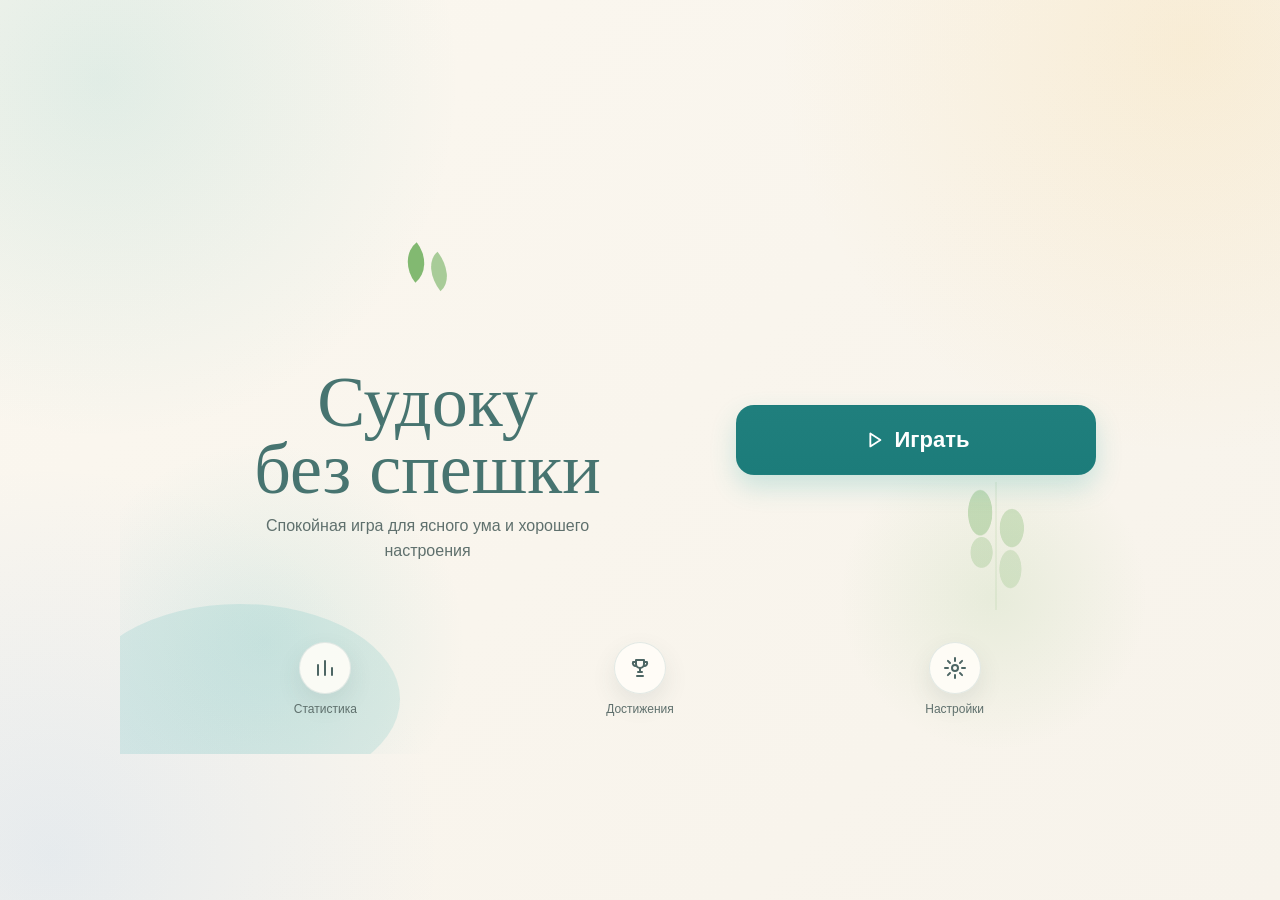
==== index.html @ 53a970a6 "Initial commit: Sudoku game and QA documentation" ====
<!doctype html>
<html lang="ru">
<head>
  <meta charset="utf-8">
  <meta name="viewport" content="width=device-width, initial-scale=1, viewport-fit=cover">
  <meta name="theme-color" content="#f7f3eb">
  <title>Судоку без спешки</title>
  <link rel="icon" type="image/png" href="icons/icon_512x512.png">
  <link rel="stylesheet" href="style.css?v=20260702">
</head>
<body>
  <div class="app-shell">
    <header class="topbar">
      <button class="ghost-button topbar-button" id="backButton" type="button" hidden>Назад</button>
      <div class="brand-block" aria-hidden="true">
        <span class="leaf-mark"></span>
        <span>Судоку без спешки</span>
      </div>
      <button class="ghost-button topbar-button" id="settingsButton" type="button" aria-haspopup="dialog">Настройки</button>
    </header>

    <main class="screen-host">
      <section class="screen menu-screen" id="menuScreen">
        <div class="main-menu-panel">
          <div class="menu-leaf" aria-hidden="true"></div>
          <div class="menu-copy">
            <h1><span>Судоку</span><span>без спешки</span></h1>
            <p>Спокойная игра для ясного ума и хорошего настроения</p>
          </div>
          <div class="main-actions">
            <button class="primary-button big-button" id="playButton" type="button">Играть</button>
            <button class="ghost-button continue-card" id="continueButton" type="button" hidden>
              <span>Продолжить</span>
              <small id="continueInfo">Сохранённая партия</small>
            </button>
          </div>
          <div class="menu-shortcuts" aria-label="Дополнительные разделы">
            <button id="statsButton" type="button" class="round-action">
              <span class="ui-icon icon-stats" aria-hidden="true"></span>
              <span>Статистика</span>
            </button>
            <button id="achievementsButton" type="button" class="round-action">
              <span class="ui-icon icon-trophy" aria-hidden="true"></span>
              <span>Достижения</span>
            </button>
            <button id="menuSettingsButton" type="button" class="round-action" aria-haspopup="dialog">
              <span class="ui-icon icon-settings" aria-hidden="true"></span>
              <span>Настройки</span>
            </button>
          </div>
        </div>
      </section>

      <section class="screen level-screen" id="levelScreen" hidden>
        <div class="level-heading">
          <div>
            <p class="eyebrow">Варианты уровней</p>
            <h2>Выберите режим</h2>
          </div>
          <p>Нет спешки. Есть логика, тишина и удовольствие.</p>
        </div>
        <div class="mode-grid" id="modeGrid"></div>
      </section>

      <section class="screen game-screen" id="gameScreen" hidden>
        <aside class="game-info">
          <div class="mode-copy">
            <span class="mode-icon mode-icon-diagonal" id="modeIcon" aria-hidden="true"></span>
            <div>
              <h2 id="modeTitle">Судоку</h2>
              <p class="difficulty-chip" id="modeEyebrow">Режим</p>
              <p class="mode-legend" id="modeLegend" hidden></p>
            </div>
            <p id="modeDescription">Заполните поле числами.</p>
          </div>

          <div class="stats-grid">
            <div class="stat-card stat-time">
              <span>Время</span>
              <strong id="timerText">00:00</strong>
            </div>
            <div class="stat-card stat-errors">
              <span>Ошибки</span>
              <strong id="mistakesText">0</strong>
            </div>
            <div class="stat-card stat-hints">
              <span>Подсказки</span>
              <strong id="hintsText">3</strong>
            </div>
            <div class="stat-card stat-progress">
              <span>Прогресс</span>
              <strong id="progressText">0%</strong>
            </div>
          </div>

          <div class="progress-track" id="progressTrack" role="progressbar" aria-label="Прогресс решения" aria-valuemin="0" aria-valuemax="100" aria-valuenow="0">
            <span id="progressFill"></span>
          </div>

          <div class="tools-panel">
            <button id="newPuzzleButton" type="button">Новая</button>
            <button id="pauseButton" type="button">Пауза</button>
            <button id="hintButton" type="button">Подсказка</button>
            <button id="tutorialButton" type="button">Как играть</button>
            <button id="undoButton" type="button">Отмена</button>
            <button id="eraseButton" type="button">Стереть</button>
            <button id="notesButton" type="button" aria-pressed="false">Заметки</button>
          </div>
          <p class="tip-text" id="tipText" aria-live="polite">Выберите клетку, затем число.</p>
        </aside>

        <section class="board-zone" aria-label="Игровое поле">
          <div class="board-wrap">
            <div class="sudoku-board" id="board" aria-label="Сетка судоку"></div>
          </div>
          <div class="number-pad" id="numberPad" aria-label="Цифры"></div>
        </section>
      </section>
    </main>
  </div>

  <div class="modal" id="settingsModal" role="dialog" aria-modal="true" aria-labelledby="settingsTitle" hidden>
    <div class="modal-card settings-card">
      <span class="modal-icon" id="settingsModalIcon" aria-hidden="true"></span>
      <h2 id="settingsTitle">Настройки</h2>
      <label class="toggle-line">
        <input id="soundToggle" type="checkbox" checked>
        <span>Звуковые сигналы</span>
      </label>
      <label class="toggle-line">
        <input id="autoCheckToggle" type="checkbox" checked>
        <span>Проверять ошибки сразу</span>
      </label>
      <label class="toggle-line">
        <input id="highlightToggle" type="checkbox" checked>
        <span>Подсвечивать связанные клетки</span>
      </label>
      <div class="modal-actions">
        <button id="resetProgressButton" class="danger-button" type="button">Сбросить прогресс</button>
        <button id="closeSettingsButton" class="primary-button" type="button">Готово</button>
      </div>
    </div>
  </div>

  <div class="modal" id="messageModal" role="dialog" aria-modal="true" aria-labelledby="messageTitle" hidden>
    <div class="modal-card">
      <span class="modal-icon" id="messageModalIcon" aria-hidden="true"></span>
      <h2 id="messageTitle">Пауза</h2>
      <div class="message-text" id="messageText">Игра приостановлена.</div>
      <div class="modal-actions" id="messageActions"></div>
    </div>
  </div>

  <script src="game.js?v=20260702"></script>
</body>
</html>
---- style.css ----
:root {
  color-scheme: light;
  --background: #f7f3eb;
  --surface: #fffdf8;
  --surface-secondary: #f3f0e9;
  --text-primary: #263b3a;
  --text-secondary: #5f706d;
  --accent: #1c7c7a;
  --accent-hover: #166f6d;
  --accent-soft: #dff3f1;
  --blue: #5b9dee;
  --blue-soft: #e8f2ff;
  --green: #82b971;
  --green-soft: #edf6e9;
  --yellow: #f4bd4f;
  --yellow-soft: #fff5d9;
  --coral: #ef8174;
  --coral-soft: #ffe8e4;
  --border: #dce5e2;
  --shadow: 0 16px 45px rgba(61, 83, 79, 0.12);
  --soft-shadow: 0 10px 24px rgba(61, 83, 79, 0.1);
  --radius-xl: 28px;
  --radius-lg: 22px;
  --radius-md: 16px;
  --radius-sm: 12px;
  --speed: 160ms ease;
  font-family: Inter, "Segoe UI", Arial, sans-serif;
}

* {
  box-sizing: border-box;
}

[hidden] {
  display: none !important;
}

html,
body {
  width: 100%;
  height: 100%;
  margin: 0;
  overflow: hidden;
}

body {
  background:
    radial-gradient(circle at 8% 9%, rgba(53, 170, 168, 0.13), transparent 25%),
    radial-gradient(circle at 93% 5%, rgba(244, 189, 79, 0.15), transparent 28%),
    radial-gradient(circle at 4% 95%, rgba(91, 157, 238, 0.12), transparent 26%),
    linear-gradient(135deg, #fbf7ef 0%, var(--background) 100%);
  color: var(--text-primary);
}

button,
input {
  font: inherit;
}

button {
  min-height: 44px;
  border: 1px solid var(--border);
  border-radius: var(--radius-sm);
  background: var(--surface);
  color: var(--text-primary);
  cursor: pointer;
  transition:
    background-color var(--speed),
    border-color var(--speed),
    color var(--speed),
    box-shadow var(--speed),
    transform 120ms ease;
}

button:hover {
  border-color: color-mix(in srgb, var(--accent), var(--border) 35%);
  box-shadow: 0 10px 22px rgba(53, 170, 168, 0.12);
}

button:active {
  transform: translateY(1px);
}

button:disabled {
  cursor: not-allowed;
  opacity: 0.48;
  box-shadow: none;
}

button:focus-visible,
input:focus-visible {
  outline: 3px solid rgba(53, 170, 168, 0.35);
  outline-offset: 2px;
}

h1,
h2,
h3,
p {
  margin: 0;
}

.app-shell {
  position: relative;
  display: grid;
  grid-template-rows: auto 1fr;
  width: min(1600px, 100vw);
  height: 100dvh;
  margin: 0 auto;
  padding:
    max(10px, env(safe-area-inset-top))
    max(12px, env(safe-area-inset-right))
    max(12px, env(safe-area-inset-bottom))
    max(12px, env(safe-area-inset-left));
  overflow: hidden;
}

.topbar {
  position: relative;
  z-index: 2;
  display: grid;
  grid-template-columns: minmax(72px, 110px) 1fr minmax(92px, 126px);
  align-items: center;
  gap: 10px;
  min-height: 50px;
}

.topbar-button {
  justify-self: start;
  min-height: 44px;
  padding: 0 14px;
  background: rgba(255, 253, 248, 0.82);
  backdrop-filter: blur(10px);
}

#settingsButton {
  justify-self: end;
}

body[data-screen="menu"] #settingsButton,
body[data-screen="menu"] .brand-block {
  visibility: hidden;
}

body[data-screen="game"] .brand-block {
  padding: 6px 12px;
  border: 1px solid rgba(220, 229, 226, 0.74);
  border-radius: 999px;
  background: rgba(255, 253, 248, 0.62);
  color: #4c6966;
  box-shadow: 0 8px 20px rgba(61, 83, 79, 0.06);
}

.brand-block {
  justify-self: center;
  display: inline-flex;
  align-items: center;
  gap: 8px;
  color: var(--text-secondary);
  font-weight: 700;
}

.leaf-mark,
.menu-leaf,
.icon-leaf {
  position: relative;
  display: inline-block;
  color: var(--green);
}

.leaf-mark {
  width: 22px;
  height: 22px;
}

.leaf-mark::before,
.leaf-mark::after,
.menu-leaf::before,
.menu-leaf::after,
.icon-leaf::before,
.icon-leaf::after {
  position: absolute;
  content: "";
  border-radius: 100% 0;
  background: currentColor;
  transform: rotate(-38deg);
}

.leaf-mark::before {
  inset: 4px 8px 6px 2px;
}

.leaf-mark::after {
  inset: 8px 2px 2px 10px;
  opacity: 0.72;
}

.ghost-button {
  background: rgba(255, 253, 248, 0.78);
}

.primary-button {
  border-color: transparent;
  background: linear-gradient(180deg, #207f7d 0%, var(--accent) 100%);
  color: #fff;
  font-weight: 800;
  box-shadow: 0 12px 26px rgba(53, 170, 168, 0.24);
}

.primary-button:hover {
  background: linear-gradient(180deg, #1e7d7b 0%, var(--accent-hover) 100%);
}

.danger-button {
  border-color: rgba(239, 129, 116, 0.34);
  background: var(--coral-soft);
  color: #8e3c34;
  font-weight: 750;
}

.button-icon {
  flex: 0 0 auto;
  width: 22px;
  height: 22px;
  color: currentColor;
}

.button-icon path,
.button-icon circle {
  fill: none;
  stroke: currentColor;
  stroke-width: 2;
  stroke-linecap: round;
  stroke-linejoin: round;
}

.has-svg {
  display: inline-flex;
  align-items: center;
  justify-content: center;
  gap: 10px;
}

.screen-host,
.screen {
  min-height: 0;
  overflow: hidden;
}

.screen {
  height: 100%;
}

.menu-screen {
  display: grid;
  place-items: center;
  justify-items: center;
  padding: 0;
}

.main-menu-panel {
  position: relative;
  display: grid;
  grid-template-columns: minmax(0, 1fr) minmax(320px, 380px);
  grid-template-rows: auto 1fr auto;
  grid-template-areas:
    "leaf actions"
    "copy actions"
    "shortcuts shortcuts";
  align-items: center;
  justify-items: center;
  gap: clamp(20px, 5vmin, 52px);
  width: min(1040px, 100%);
  min-height: min(560px, calc(100dvh - 80px));
  padding: clamp(22px, 5vmin, 56px) clamp(18px, 6vmin, 64px) clamp(16px, 4vmin, 36px);
  border: 0;
  border-radius: 0;
  background:
    radial-gradient(circle at 84% 72%, rgba(130, 185, 113, 0.14), transparent 16%),
    radial-gradient(circle at 14% 80%, rgba(53, 170, 168, 0.12), transparent 20%);
  box-shadow: none;
  text-align: center;
  overflow: hidden;
  justify-self: center;
  margin-inline: auto;
}

.main-menu-panel::before {
  position: absolute;
  right: clamp(32px, 10vw, 160px);
  bottom: clamp(94px, 16vh, 170px);
  width: 72px;
  height: 128px;
  border-radius: 0 0 36px 36px;
  background:
    linear-gradient(90deg, transparent 49%, rgba(130, 185, 113, 0.42) 50%, transparent 51%),
    radial-gradient(ellipse at 28% 24%, rgba(130, 185, 113, 0.48) 0 16%, transparent 17%),
    radial-gradient(ellipse at 72% 36%, rgba(130, 185, 113, 0.38) 0 16%, transparent 17%),
    radial-gradient(ellipse at 30% 55%, rgba(130, 185, 113, 0.32) 0 15%, transparent 16%),
    radial-gradient(ellipse at 70% 68%, rgba(130, 185, 113, 0.28) 0 15%, transparent 16%);
  content: "";
  opacity: 0.85;
}

.main-menu-panel::after {
  position: absolute;
  left: clamp(-40px, -4vw, -14px);
  bottom: clamp(-40px, -5vh, -18px);
  width: clamp(210px, 28vw, 320px);
  height: clamp(132px, 18vw, 190px);
  border-radius: 50%;
  background: rgba(53, 170, 168, 0.14);
  content: "";
}

.menu-leaf {
  grid-area: leaf;
  width: 58px;
  height: 54px;
}

.menu-leaf::before {
  inset: 8px 28px 15px 4px;
}

.menu-leaf::after {
  inset: 16px 7px 5px 29px;
  opacity: 0.68;
}

.menu-copy {
  grid-area: copy;
  display: grid;
  gap: 12px;
  justify-items: center;
}

.menu-copy h1 {
  display: grid;
  color: #477470;
  font-family: Georgia, "Times New Roman", serif;
  font-size: clamp(38px, 7vw, 72px);
  font-weight: 500;
  line-height: 0.92;
  letter-spacing: 0;
}

.menu-copy p {
  max-width: 360px;
  color: var(--text-secondary);
  font-size: 16px;
  line-height: 1.55;
}

.main-actions {
  grid-area: actions;
  position: relative;
  z-index: 1;
  display: grid;
  gap: 14px;
  width: min(360px, 100%);
  margin-top: clamp(28px, 5vmin, 56px);
}

.big-button {
  min-height: 70px;
  border-radius: 18px;
  font-size: 22px;
}

.continue-card {
  display: grid;
  grid-template-columns: auto 1fr;
  grid-template-rows: auto auto;
  column-gap: 10px;
  row-gap: 2px;
  align-items: center;
  min-height: 64px;
  padding: 8px 16px;
  background: rgba(255, 253, 248, 0.92);
  box-shadow: var(--soft-shadow);
}

.continue-card .button-icon {
  grid-row: 1 / 3;
}

.continue-card span {
  justify-self: start;
  font-weight: 800;
}

.continue-card small {
  justify-self: start;
  color: var(--text-secondary);
  font-size: 12px;
}

.menu-shortcuts {
  grid-area: shortcuts;
  position: relative;
  z-index: 1;
  align-self: end;
  display: grid;
  grid-template-columns: repeat(3, 1fr);
  gap: 12px;
  width: 100%;
}

.round-action {
  display: grid;
  place-items: center;
  gap: 7px;
  min-height: 78px;
  border: 0;
  background: transparent;
  color: var(--text-secondary);
  font-size: 12px;
}

.round-action .ui-icon,
.round-action .button-icon {
  display: grid;
  place-items: center;
  width: 52px;
  height: 52px;
  border: 1px solid rgba(220, 229, 226, 0.8);
  border-radius: 50%;
  background: rgba(255, 253, 248, 0.9);
  color: #4d6664;
  box-shadow: var(--soft-shadow);
}

.round-action.has-svg {
  display: grid;
}

.round-action.has-svg .button-icon {
  padding: 13px;
}

.round-action:hover .ui-icon,
.round-action:hover .button-icon {
  color: var(--accent);
  border-color: rgba(28, 124, 122, 0.32);
  background: #fff;
}

.level-screen {
  display: grid;
  grid-template-rows: auto minmax(0, 1fr);
  gap: 14px;
  width: min(1320px, 100%);
  margin: 0 auto;
  padding-bottom: 14px;
}

.level-heading {
  display: grid;
  grid-template-columns: 1fr auto;
  align-items: end;
  gap: 18px;
  padding: 18px 22px;
  border: 1px solid rgba(220, 229, 226, 0.88);
  border-radius: var(--radius-lg);
  background: rgba(255, 253, 248, 0.86);
  box-shadow: var(--soft-shadow);
}

.eyebrow {
  color: var(--accent);
  font-size: 12px;
  font-weight: 800;
  letter-spacing: 0.05em;
  text-transform: uppercase;
}

.level-heading h2 {
  margin-top: 4px;
  color: var(--text-primary);
  font-family: Georgia, "Times New Roman", serif;
  font-size: clamp(28px, 4vw, 42px);
  font-weight: 500;
}

.level-heading > p {
  max-width: 330px;
  color: var(--text-secondary);
  line-height: 1.45;
}

.mode-grid {
  display: grid;
  grid-template-columns: repeat(4, minmax(0, 1fr));
  gap: 18px;
  min-height: 0;
  overflow-y: auto;
  overscroll-behavior: contain;
  padding: 2px 4px 8px;
}

.mode-card {
  position: relative;
  display: grid;
  grid-template-rows: auto auto auto minmax(76px, 1fr) auto auto;
  gap: 10px;
  min-width: 0;
  min-height: 500px;
  padding: 16px;
  border: 1px solid rgba(220, 229, 226, 0.88);
  border-radius: var(--radius-lg);
  background: rgba(255, 253, 248, 0.94);
  box-shadow: var(--soft-shadow);
  overflow: hidden;
}

.mode-card.active-mode {
  border-color: var(--accent);
  box-shadow: 0 0 0 3px rgba(53, 170, 168, 0.14), var(--soft-shadow);
}

.mode-card h3 {
  color: var(--text-primary);
  font-family: Georgia, "Times New Roman", serif;
  font-size: clamp(24px, 3vw, 32px);
  font-weight: 500;
}

.mode-card p {
  color: var(--text-secondary);
  font-size: 14px;
  line-height: 1.45;
}

.mode-topline {
  display: flex;
  align-items: flex-start;
  justify-content: space-between;
  gap: 12px;
}

.mode-icon {
  position: relative;
  flex: 0 0 auto;
  display: inline-grid;
  place-items: center;
  width: 58px;
  height: 58px;
  border: 2px solid currentColor;
  border-radius: 12px;
  color: var(--accent);
  background: color-mix(in srgb, currentColor 11%, white);
}

.mode-icon::before,
.mode-icon::after {
  position: absolute;
  content: "";
}

.mode-icon::before {
  inset: 10px;
  background:
    linear-gradient(90deg, currentColor 1px, transparent 1px),
    linear-gradient(currentColor 1px, transparent 1px);
  background-size: 12px 12px;
  opacity: 0.68;
}

.mode-icon-diagonal::after {
  inset: 9px;
  background:
    linear-gradient(45deg, transparent 47%, currentColor 48% 52%, transparent 53%),
    linear-gradient(-45deg, transparent 47%, currentColor 48% 52%, transparent 53%);
  opacity: 0.62;
}

.mode-icon-irregular {
  color: var(--green);
}

.mode-icon-irregular::after {
  inset: 10px 13px;
  border: 3px solid currentColor;
  border-radius: 34% 12% 38% 18%;
  opacity: 0.58;
}

.mode-icon-classic {
  color: var(--blue);
}

.mode-icon-mini {
  color: var(--yellow);
}

.difficulty-chip,
.mode-badge {
  display: inline-flex;
  align-items: center;
  justify-content: center;
  width: fit-content;
  min-height: 24px;
  padding: 2px 12px;
  border: 1px solid currentColor;
  border-radius: 999px;
  color: var(--accent);
  background: var(--accent-soft);
  font-size: 13px;
  font-weight: 750;
}

.mode-card.mode-irregular .difficulty-chip,
.mode-card.mode-irregular .mode-badge {
  color: var(--green);
  background: var(--green-soft);
}

.mode-card.mode-classic .difficulty-chip,
.mode-card.mode-classic .mode-badge {
  color: var(--blue);
  background: var(--blue-soft);
}

.mode-card.mode-mini .difficulty-chip,
.mode-card.mode-mini .mode-badge {
  color: #ad771e;
  background: var(--yellow-soft);
}

.mode-rules {
  padding: 10px 12px;
  border-radius: 14px;
  background: rgba(243, 240, 233, 0.72);
  color: #4f625f !important;
  font-size: 13px !important;
  line-height: 1.28 !important;
}

.mode-meta {
  display: flex;
  flex-wrap: wrap;
  gap: 6px;
}

.pill {
  padding: 5px 8px;
  border-radius: 999px;
  background: var(--surface-secondary);
  color: var(--text-secondary);
  font-size: 12px;
  font-weight: 750;
}

.mode-actions {
  display: grid;
  grid-template-columns: 1fr;
  gap: 8px;
}

.mode-actions.has-active {
  grid-template-columns: 1fr;
}

.mode-actions button {
  width: 100%;
  min-height: 48px;
  justify-content: center;
  font-weight: 800;
}

.mode-actions .has-svg {
  justify-content: center;
  text-align: center;
}

.mode-tutorial {
  border-color: rgba(91, 157, 238, 0.28);
  background: var(--blue-soft);
  color: #315f9b;
}

.secondary-mode-button {
  color: var(--text-secondary);
  background: rgba(255, 253, 248, 0.85);
}

.current-label {
  display: inline-flex;
  width: fit-content;
  padding: 5px 10px;
  border-radius: 999px;
  background: var(--accent-soft);
  color: var(--accent-hover);
  font-size: 12px;
  font-weight: 850;
}

.game-screen {
  display: grid;
  grid-template-columns: minmax(300px, 340px) minmax(0, 1fr);
  gap: 0;
  width: min(1500px, 100%);
  margin: 0 auto 10px;
  border: 1px solid rgba(220, 229, 226, 0.88);
  border-radius: var(--radius-xl);
  background: rgba(255, 253, 248, 0.88);
  box-shadow: var(--shadow);
  overflow: hidden;
}

.game-screen,
.game-screen button,
.mode-card,
.number-pad,
.sudoku-board {
  -webkit-touch-callout: none;
  -webkit-user-select: none;
  user-select: none;
  touch-action: manipulation;
}

.game-info {
  display: grid;
  grid-template-rows: auto auto auto minmax(0, 1fr);
  gap: 7px;
  min-height: 0;
  padding: 14px 18px;
  border-right: 1px solid rgba(220, 229, 226, 0.9);
  background: rgba(255, 253, 248, 0.72);
  overflow: hidden;
}

.mode-copy {
  display: grid;
  grid-template-columns: auto 1fr;
  gap: 12px;
  align-items: center;
  min-width: 0;
}

.mode-copy > p {
  grid-column: 1 / -1;
  color: var(--text-secondary);
  font-size: 12px;
  line-height: 1.28;
}

.mode-copy .mode-legend {
  margin: 6px 0 0;
  color: var(--accent);
  font-size: 12px;
  font-weight: 750;
  line-height: 1.25;
}

.mode-copy h2 {
  overflow: hidden;
  color: var(--text-primary);
  font-family: Georgia, "Times New Roman", serif;
  font-size: clamp(22px, 2.6vw, 34px);
  font-weight: 500;
  line-height: 1;
  text-overflow: ellipsis;
}

.stats-grid {
  display: grid;
  grid-template-columns: 1fr;
  gap: 6px;
}

.stat-card {
  position: relative;
  min-height: 42px;
  padding: 4px 10px 4px 46px;
  border-radius: 16px;
  background: transparent;
}

.stat-card::before {
  position: absolute;
  left: 8px;
  top: 8px;
  display: grid;
  place-items: center;
  width: 29px;
  height: 29px;
  border: 2px solid currentColor;
  border-radius: 50%;
  color: var(--accent);
  content: "";
}

.stat-time::after,
.stat-errors::after,
.stat-hints::after,
.stat-progress::after {
  position: absolute;
  left: 22px;
  top: 17px;
  width: 9px;
  height: 9px;
  border: 2px solid currentColor;
  border-top: 0;
  border-left: 0;
  color: var(--accent);
  content: "";
}

.stat-errors::before,
.stat-errors::after {
  color: var(--coral);
}

.stat-hints::before,
.stat-hints::after {
  color: var(--yellow);
}

.stat-progress::before,
.stat-progress::after {
  color: var(--green);
}

.stat-card span {
  display: block;
  color: var(--text-secondary);
  font-size: 13px;
}

.stat-card strong {
  display: block;
  margin-top: 3px;
  font-size: 20px;
  font-weight: 750;
}

.stat-errors strong {
  color: #da5a4d;
}

.progress-track {
  height: 10px;
  border-radius: 999px;
  background: rgba(53, 170, 168, 0.16);
  overflow: hidden;
}

.progress-track span {
  display: block;
  width: 0;
  height: 100%;
  border-radius: inherit;
  background: linear-gradient(90deg, var(--accent), #74cfc8);
  transition: width var(--speed);
}

.tools-panel {
  display: grid;
  align-content: start;
  gap: 6px;
  min-height: 0;
  min-width: 0;
  overflow-x: hidden;
  overflow-y: hidden;
}

#undoButton {
  display: none;
}

.tools-panel button {
  position: relative;
  display: flex;
  align-items: center;
  gap: 11px;
  min-width: 0;
  min-height: 44px;
  padding: 8px 12px 8px 50px;
  border-radius: 15px;
  background: rgba(255, 253, 248, 0.82);
  font-weight: 800;
  text-align: left;
  overflow: hidden;
}

.tools-panel button.has-svg {
  padding-left: 14px;
}

.tools-panel button.has-svg::before {
  display: none;
}

.tools-panel button::before {
  position: absolute;
  left: 14px;
  top: 50%;
  display: grid;
  place-items: center;
  width: 24px;
  height: 24px;
  transform: translateY(-50%);
  color: currentColor;
  font-size: 22px;
  line-height: 1;
}

#newPuzzleButton {
  border-color: rgba(130, 185, 113, 0.32);
  background: var(--green-soft);
  color: #457b38;
}

#newPuzzleButton::before {
  content: "+";
}

#pauseButton {
  border-color: rgba(91, 157, 238, 0.28);
  background: var(--blue-soft);
  color: #315f9b;
}

#pauseButton::before {
  content: "Ⅱ";
  font-size: 18px;
}

#hintButton {
  border-color: rgba(244, 189, 79, 0.34);
  background: var(--yellow-soft);
  color: #8f6517;
}

#hintButton::before {
  content: "?";
}

#tutorialButton {
  border-color: rgba(91, 157, 238, 0.28);
  background: var(--blue-soft);
  color: #315f9b;
}

#tutorialButton::before {
  content: "i";
  font-family: Georgia, serif;
  font-weight: 800;
}

#undoButton {
  background: #f9f4ec;
  color: #806d56;
}

#undoButton::before {
  content: "↶";
}

#eraseButton {
  border-color: rgba(239, 129, 116, 0.32);
  background: var(--coral-soft);
  color: #8c3b33;
}

#eraseButton::before {
  content: "⌫";
  font-size: 18px;
}

#notesButton {
  border-color: rgba(53, 170, 168, 0.28);
  background: var(--accent-soft);
  color: #267977;
}

#notesButton::before {
  content: "✎";
  font-size: 18px;
}

#notesButton::after {
  margin-left: auto;
  width: 34px;
  height: 20px;
  border-radius: 999px;
  background:
    radial-gradient(circle at 10px 10px, #fff 0 7px, transparent 8px),
    rgba(53, 170, 168, 0.42);
  content: "";
  transition: background-position var(--speed), background-color var(--speed);
}

#notesButton[aria-pressed="true"]::after {
  background:
    radial-gradient(circle at 24px 10px, #fff 0 7px, transparent 8px),
    var(--accent);
}

.tip-text {
  display: none;
}

.board-zone {
  display: flex;
  flex-direction: column;
  align-items: center;
  justify-content: center;
  gap: clamp(10px, 2.2vmin, 22px);
  min-width: 0;
  min-height: 0;
  padding: clamp(18px, 3vmin, 34px);
}

.board-wrap {
  --board-size: min(100%, calc(100dvh - 158px), 860px);
  width: var(--board-size);
  height: auto;
  max-width: 100%;
  max-height: none;
  aspect-ratio: 1;
  flex: 0 0 auto;
  padding: clamp(8px, 1.4vmin, 14px);
  border: 1px solid rgba(220, 229, 226, 0.9);
  border-radius: 22px;
  background: #fff;
  box-shadow: var(--soft-shadow);
  overflow: hidden;
}

.sudoku-board {
  display: grid;
  width: 100%;
  height: 100%;
  border: 2px solid rgba(56, 126, 122, 0.74);
  border-radius: 15px;
  background: rgba(56, 126, 122, 0.55);
  overflow: hidden;
  touch-action: manipulation;
  -webkit-touch-callout: none;
  -webkit-user-select: none;
  user-select: none;
}

.game-screen.is-user-paused .sudoku-board {
  filter: blur(5px);
  opacity: 0.72;
  pointer-events: none;
}

.game-screen.is-completed .sudoku-board,
.game-screen.is-completed .number-pad,
.game-screen.is-completed .tools-panel {
  pointer-events: none;
}

.cell {
  position: relative;
  display: grid;
  place-items: center;
  min-width: 0;
  min-height: 0;
  padding: 0;
  border: 0;
  border-right: 1px solid rgba(74, 107, 103, 0.38);
  border-bottom: 1px solid rgba(74, 107, 103, 0.38);
  border-radius: 0;
  background: var(--region-color, #fffefa);
  color: #253a3a;
  font-weight: 650;
  line-height: 1;
  box-shadow: none;
  touch-action: manipulation;
  -webkit-touch-callout: none;
  -webkit-user-select: none;
  user-select: none;
}

.cell:hover {
  box-shadow: inset 0 0 0 999px rgba(53, 170, 168, 0.045);
}

.cell.given {
  background: #f4f1ea;
  color: #2f3f3e;
  font-weight: 760;
}

.cell.peer {
  background: #eef8f7;
}

.cell.same {
  background: #edf5ff;
  color: #3c79d8;
}

.cell.selected {
  background: #cfeeea;
  box-shadow: inset 0 0 0 2px var(--accent), inset 0 0 0 999px rgba(53, 170, 168, 0.08);
}

.cell.error {
  background: var(--coral-soft);
  color: #e75849;
}

.cell.correct {
  color: var(--accent-hover);
}

.cell.region-0 { --region-color: rgba(53, 170, 168, 0.16); }
.cell.region-1 { --region-color: rgba(130, 185, 113, 0.19); }
.cell.region-2 { --region-color: rgba(91, 157, 238, 0.16); }
.cell.region-3 { --region-color: rgba(244, 189, 79, 0.19); }
.cell.region-4 { --region-color: rgba(239, 129, 116, 0.16); }
.cell.region-5 { --region-color: rgba(180, 151, 214, 0.15); }
.cell.region-6 { --region-color: rgba(255, 185, 101, 0.17); }
.cell.region-7 { --region-color: rgba(100, 194, 194, 0.17); }
.cell.region-8 { --region-color: rgba(187, 208, 112, 0.19); }

.cell.diagonal {
  background-image:
    linear-gradient(
      135deg,
      rgba(28, 124, 122, 0.1),
      rgba(28, 124, 122, 0.1)
    );
}

.value {
  position: relative;
  z-index: 1;
  font-size: clamp(20px, 5.2vmin, 42px);
}

.notes {
  position: relative;
  z-index: 1;
  display: grid;
  grid-template-columns: repeat(3, 1fr);
  width: 88%;
  height: 88%;
  color: #7a8d98;
  font-size: clamp(7px, 1.35vmin, 12px);
  font-weight: 650;
  line-height: 1;
}

.notes span {
  display: grid;
  place-items: center;
}

.number-pad {
  display: grid;
  gap: clamp(6px, 1.2vmin, 12px);
  width: min(100%, 720px);
  margin-inline: auto;
}

.number-pad.pad-size-9 {
  grid-template-columns: repeat(9, minmax(0, 1fr));
}

.number-pad.pad-size-6 {
  grid-template-columns: repeat(6, minmax(0, 1fr));
  width: min(100%, 520px);
}

.number-pad button {
  min-height: clamp(46px, 7vmin, 64px);
  padding: 0;
  border-radius: 14px;
  background: #fffdfa;
  color: #1f2f2f;
  font-size: clamp(22px, 3.6vmin, 32px);
  font-weight: 700;
  box-shadow: var(--soft-shadow);
}

.number-pad button.selected-number {
  border-color: transparent;
  background: var(--accent);
  color: #fff;
}

.tools-panel button,
.mode-actions button {
  min-height: 44px;
}

.number-pad button {
  min-height: max(44px, clamp(46px, 7vmin, 64px));
}

.modal {
  position: fixed;
  inset: 0;
  z-index: 20;
  display: grid;
  place-items: center;
  padding: max(18px, env(safe-area-inset-top)) max(18px, env(safe-area-inset-right)) max(18px, env(safe-area-inset-bottom)) max(18px, env(safe-area-inset-left));
  background: rgba(38, 59, 58, 0.34);
  backdrop-filter: blur(8px);
}

.modal[hidden] {
  display: none;
}

.modal-card {
  display: grid;
  justify-items: start;
  gap: 14px;
  width: min(480px, 100%);
  max-height: calc(100dvh - 36px);
  overflow-y: auto;
  padding: 26px;
  border: 1px solid rgba(220, 229, 226, 0.9);
  border-radius: 24px;
  background: var(--surface);
  box-shadow: var(--shadow);
}

.modal-icon {
  display: grid;
  place-items: center;
  width: 54px;
  height: 54px;
  border-radius: 18px;
  background: var(--accent-soft);
  color: var(--accent);
}

.modal-svg {
  width: 30px;
  height: 30px;
  fill: none;
  stroke: currentColor;
  stroke-width: 1.9;
  stroke-linecap: round;
  stroke-linejoin: round;
}

.modal-icon-warning {
  background: var(--yellow-soft);
  color: #9a6a12;
}

.modal-icon-win {
  background: var(--green-soft);
  color: #4f8f43;
}

.modal-icon-stats {
  background: var(--blue-soft);
  color: #2f6fbe;
}

.modal-icon-trophy {
  background: var(--yellow-soft);
  color: #ad771e;
}

.modal-icon-pause {
  background: var(--accent-soft);
  color: var(--accent);
}

.modal-icon-error {
  background: var(--coral-soft);
  color: #cf4d3f;
}

.modal-card h2 {
  font-family: Georgia, "Times New Roman", serif;
  font-size: 32px;
  font-weight: 500;
}

.modal-card p,
.message-text {
  width: 100%;
  color: var(--text-secondary);
  line-height: 1.5;
  white-space: pre-line;
}

.message-paragraph,
.achievement-unlocked-title,
.achievement-list {
  display: block;
}

.achievement-unlocked-title {
  margin-top: 14px;
  color: var(--accent);
  font-size: 13px;
  font-weight: 900;
  letter-spacing: 0.08em;
  text-transform: uppercase;
}

.achievement-list {
  display: grid;
  gap: 10px;
  width: 100%;
  margin-top: 4px;
}

.achievement-card {
  display: grid;
  grid-template-columns: 46px 1fr;
  gap: 12px;
  align-items: start;
  padding: 12px;
  border: 1px solid rgba(220, 229, 226, 0.92);
  border-radius: 16px;
  background: rgba(255, 253, 248, 0.74);
  color: var(--text-secondary);
}

.achievement-card.is-done {
  border-color: rgba(28, 124, 122, 0.28);
  background:
    linear-gradient(135deg, rgba(223, 243, 241, 0.72), rgba(255, 253, 248, 0.92));
  color: var(--accent);
}

.achievement-card.is-fresh {
  border-color: rgba(244, 189, 79, 0.62);
  background:
    radial-gradient(circle at 18px 14px, rgba(244, 189, 79, 0.22), transparent 34px),
    linear-gradient(135deg, rgba(255, 246, 217, 0.92), rgba(223, 243, 241, 0.82));
  box-shadow: 0 14px 30px rgba(244, 189, 79, 0.2);
}

.achievement-badge {
  display: grid;
  place-items: center;
  width: 46px;
  height: 46px;
  border: 1px solid rgba(28, 124, 122, 0.26);
  border-radius: 16px;
  background:
    radial-gradient(circle at 32% 28%, rgba(255, 255, 255, 0.9), transparent 20px),
    linear-gradient(135deg, #dff3f1, #fff8df);
  color: var(--accent);
  box-shadow: inset 0 -8px 14px rgba(28, 124, 122, 0.08);
}

.achievement-badge svg {
  width: 28px;
  height: 28px;
  fill: none;
  stroke: currentColor;
  stroke-linecap: round;
  stroke-linejoin: round;
  stroke-width: 1.8;
}

.achievement-card.is-locked .achievement-badge {
  border-color: rgba(95, 112, 109, 0.16);
  background: linear-gradient(135deg, #f6f3ec, #fffdf8);
  color: rgba(95, 112, 109, 0.48);
  filter: grayscale(0.5);
}

.achievement-card.is-fresh .achievement-badge {
  border-color: rgba(244, 189, 79, 0.58);
  background:
    radial-gradient(circle at 30% 24%, rgba(255, 255, 255, 0.95), transparent 18px),
    linear-gradient(135deg, #ffd56f, #dff3f1 72%);
  color: #7a5a13;
  transform: rotate(-2deg);
}

.achievement-badge-noMistakes {
  background: linear-gradient(135deg, #fff1ec, #fff8df);
  color: #a14a3f;
}

.achievement-badge-noHints {
  background: linear-gradient(135deg, #e8f6df, #dff3f1);
  color: #4f8b45;
}

.achievement-badge-allModes {
  background: linear-gradient(135deg, #e7f0ff, #dff3f1);
  color: #315f9b;
}

.achievement-badge-fastMini {
  background: linear-gradient(135deg, #fff8df, #ffe7a8);
  color: #8f6517;
}

.achievement-copy {
  display: grid;
  gap: 3px;
  min-width: 0;
}

.achievement-copy strong {
  color: var(--text-primary);
  font-size: 15px;
}

.achievement-copy span {
  color: var(--text-secondary);
  font-size: 13px;
  line-height: 1.35;
}

.achievement-copy small {
  color: var(--accent);
  font-size: 12px;
  font-weight: 800;
}

.tutorial-block {
  display: grid;
  gap: 8px;
  width: 100%;
}

.tutorial-step-card {
  padding: 10px 0 2px;
}

.tutorial-block strong {
  margin-top: 5px;
  color: var(--text-primary);
  font-size: 18px;
  line-height: 1.2;
}

.tutorial-block span {
  color: var(--text-secondary);
  font-size: 15px;
  line-height: 1.5;
}

.tutorial-chip {
  width: fit-content;
  padding: 4px 10px;
  border: 1px solid currentColor;
  border-radius: 999px;
  background: var(--accent-soft);
  color: var(--accent) !important;
  font-size: 12px;
  font-weight: 850;
}

.toggle-line {
  display: flex;
  align-items: center;
  gap: 12px;
  width: 100%;
  padding: 12px;
  border-radius: 16px;
  background: var(--surface-secondary);
}

.toggle-line input {
  width: 22px;
  height: 22px;
  accent-color: var(--accent);
}

.modal-actions {
  display: flex;
  flex-wrap: wrap;
  justify-content: flex-end;
  gap: 10px;
  width: 100%;
  margin-top: 4px;
}

.modal-actions button {
  min-height: 46px;
  padding: 0 18px;
  font-weight: 800;
}

@media (min-width: 1440px) {
  .game-screen {
    width: min(1500px, 100%);
    grid-template-columns: 340px minmax(0, 1fr);
  }

  .board-wrap {
    --board-size: min(100%, calc(100dvh - 156px), 900px);
  }
}

@media (min-width: 901px) and (max-height: 820px) {
  .game-info {
    gap: 5px;
    padding: 10px 18px;
  }

  .mode-copy {
    gap: 8px;
  }

  .mode-copy .mode-icon {
    width: 56px;
    height: 56px;
  }

  .mode-copy h2 {
    font-size: clamp(22px, 2.4vw, 30px);
  }

  .mode-copy .mode-legend {
    margin-top: 2px;
    font-size: 11px;
    line-height: 1.15;
  }

  .mode-copy > p {
    display: -webkit-box;
    overflow: hidden;
    font-size: 11px;
    line-height: 1.18;
    -webkit-box-orient: vertical;
    -webkit-line-clamp: 2;
  }

  .stats-grid {
    grid-template-columns: repeat(2, minmax(0, 1fr));
    gap: 4px 6px;
  }

  .stat-card {
    min-height: 36px;
    padding: 2px 4px 2px 38px;
  }

  .stat-card::before {
    left: 5px;
    top: 5px;
    width: 26px;
    height: 26px;
  }

  .stat-time::after,
  .stat-errors::after,
  .stat-hints::after,
  .stat-progress::after {
    left: 18px;
    top: 14px;
    width: 8px;
    height: 8px;
  }

  .stat-card span {
    font-size: 11px;
    line-height: 1.05;
  }

  .stat-card strong {
    margin-top: 1px;
    font-size: 16px;
  }

  .progress-track {
    height: 8px;
  }

  .tools-panel {
    gap: 5px;
  }

  .tools-panel button {
    min-height: 44px;
    padding: 5px 10px 5px 44px;
    font-size: 14px;
  }

  .tools-panel button.has-svg {
    padding-left: 12px;
  }

  .tip-text {
    display: none;
  }
}

@media (max-width: 900px) {
  .app-shell {
    padding-left: max(8px, env(safe-area-inset-left));
    padding-right: max(8px, env(safe-area-inset-right));
  }

  .topbar {
    grid-template-columns: 72px 1fr 100px;
    min-height: 44px;
  }

  .brand-block span:not(.leaf-mark) {
    display: none;
  }

  .level-screen {
    width: min(720px, 100%);
  }

  .mode-grid {
    grid-template-columns: repeat(2, minmax(0, 1fr));
    gap: 12px;
  }

  .mode-card {
    min-height: 250px;
    padding: 16px;
  }

  .game-screen {
    grid-template-columns: 1fr;
    grid-template-rows: auto minmax(0, 1fr);
    border-radius: 24px;
  }

  .game-info {
    grid-template-columns: 1fr;
    grid-template-rows: auto auto auto auto;
    gap: 10px;
    padding: 12px;
    border-right: 0;
    border-bottom: 1px solid rgba(220, 229, 226, 0.9);
  }

  .mode-copy {
    grid-template-columns: auto 1fr;
  }

  .mode-copy > p {
    display: none;
  }

  .stats-grid {
    grid-template-columns: repeat(4, 1fr);
    gap: 6px;
  }

  .stat-card {
    min-height: 52px;
    padding: 7px 6px;
    text-align: center;
  }

  .stat-card::before,
  .stat-card::after {
    display: none;
  }

  .stat-card span {
    font-size: 10px;
  }

  .stat-card strong {
    font-size: 16px;
  }

  .tools-panel {
    grid-template-columns: repeat(3, 1fr);
    gap: 6px;
  }

  .tools-panel button {
    justify-content: center;
    min-height: 44px;
    padding: 6px;
    text-align: center;
    font-size: 12px;
  }

  .tools-panel button::before,
  #notesButton::after {
    display: none;
  }

  .tip-text {
    position: absolute;
    width: 1px;
    height: 1px;
    padding: 0;
    margin: -1px;
    overflow: hidden;
    clip-path: inset(50%);
    white-space: nowrap;
  }

  .board-zone {
    padding: 10px;
  }

  .board-wrap {
    --board-size: min(100%, calc(100dvh - 286px));
    padding: 7px;
    border-radius: 18px;
  }

  .number-pad {
    gap: 6px;
  }

  .number-pad button {
    min-height: 44px;
    border-radius: 12px;
  }
}

@media (max-width: 560px) {
  .topbar {
    grid-template-columns: 58px 1fr 92px;
    gap: 6px;
    min-height: 38px;
  }

  .topbar-button {
    min-height: 44px;
    padding: 0 8px;
    font-size: 12px;
  }

  .main-menu-panel {
    grid-template-columns: 1fr;
    grid-template-rows: auto auto auto 1fr;
    grid-template-areas:
      "leaf"
      "copy"
      "actions"
      "shortcuts";
    width: min(100%, calc(100vw - 18px));
    max-width: none;
    min-height: calc(100dvh - 70px);
    align-content: center;
    gap: 18px;
    padding: 18px 18px 14px;
  }

  .menu-copy h1 {
    width: 100%;
    max-width: 100%;
    font-size: clamp(34px, 12vw, 46px);
    overflow-wrap: anywhere;
  }

  .menu-copy p {
    max-width: 100%;
    font-size: 14px;
  }

  .big-button {
    min-height: 58px;
  }

  .menu-shortcuts {
    gap: 6px;
  }

  .round-action {
    font-size: 11px;
  }

  .round-action .ui-icon,
  .round-action .button-icon {
    width: 44px;
    height: 44px;
  }

  .level-heading {
    grid-template-columns: 1fr;
    gap: 6px;
    padding: 14px;
  }

  .level-heading > p {
    font-size: 13px;
  }

  .mode-grid {
    grid-template-columns: 1fr;
  }

  .mode-card {
    min-height: 0;
  }

  .mode-actions.has-active {
    grid-template-columns: 1fr;
  }

  .mode-icon {
    width: 48px;
    height: 48px;
  }

  .game-screen {
    margin-bottom: 0;
  }

  .mode-copy .mode-icon {
    width: 44px;
    height: 44px;
  }

  .mode-copy h2 {
    font-size: 23px;
  }

  .stats-grid {
    gap: 4px;
  }

  .tools-panel {
    grid-template-columns: repeat(6, minmax(44px, 1fr));
  }

  .board-wrap {
    --board-size: min(100%, calc(100dvh - 292px));
  }

  .value {
    font-size: clamp(18px, 8vw, 34px);
  }
}

@media (max-width: 900px) and (orientation: portrait) {
  .screen-host {
    min-height: 0;
  }

  .app-shell {
    padding:
      max(6px, env(safe-area-inset-top))
      max(8px, env(safe-area-inset-right))
      max(8px, env(safe-area-inset-bottom))
      max(8px, env(safe-area-inset-left));
  }

  .topbar {
    grid-template-columns: 1fr auto 1fr;
    min-height: 38px;
  }

  .brand-block {
    grid-column: 2;
    justify-self: center;
    min-width: 0;
  }

  #settingsButton {
    grid-column: 3;
    grid-row: 1;
    justify-self: end;
  }

  #backButton:not([hidden]) ~ .brand-block {
    justify-self: center;
  }

  .menu-screen {
    display: block;
  }

  .level-screen {
    height: calc(100dvh - 48px);
    grid-template-rows: auto minmax(0, 1fr);
    gap: 6px;
    margin-inline: auto;
    padding-bottom: 0;
  }

  .level-heading {
    padding: 8px 12px;
  }

  .level-heading .eyebrow {
    font-size: 10px;
  }

  .level-heading h2 {
    font-size: 25px;
    line-height: 1;
  }

  .level-heading > p {
    font-size: 12px;
    line-height: 1.25;
  }

  .mode-grid {
    grid-template-rows: repeat(4, minmax(0, 1fr));
    gap: 6px;
    max-height: none;
    overflow-x: hidden;
    overflow-y: auto;
    padding: 0 0 8px;
    scrollbar-width: none;
  }

  .mode-grid::-webkit-scrollbar {
    display: none;
  }

  .mode-card {
    grid-template-columns: 48px minmax(0, 1fr);
    grid-template-rows: auto auto auto;
    grid-template-areas:
      "icon title"
      "icon chip"
      "actions actions";
    align-content: center;
    gap: 4px 10px;
    min-height: 0;
    padding: 7px 10px;
  }

  .mode-topline {
    display: contents;
  }

  .mode-topline .mode-icon {
    grid-area: icon;
    align-self: start;
    width: 42px;
    height: 42px;
  }

  .current-label,
  .mode-rules,
  .mode-meta {
    display: none;
  }

  .mode-card h3 {
    grid-area: title;
    align-self: end;
    min-width: 0;
    font-size: 21px;
    line-height: 1;
    overflow-wrap: anywhere;
  }

  .mode-card .difficulty-chip {
    grid-area: chip;
  }

  .mode-card p:not(.mode-rules) {
    display: none;
  }

  .mode-actions {
    grid-area: actions;
    gap: 0;
  }

  .mode-actions button {
    min-height: 44px;
    font-size: 13px;
  }

  .mode-actions .secondary-mode-button {
    display: none;
  }

  .main-menu-panel {
    position: fixed;
    left: max(8px, env(safe-area-inset-left));
    right: max(8px, env(safe-area-inset-right));
    top: max(48px, env(safe-area-inset-top));
    bottom: max(8px, env(safe-area-inset-bottom));
    width: auto;
    max-width: none;
    transform: none;
    align-content: center;
    margin-inline: auto;
  }

  .game-screen {
    position: static;
    width: 100%;
    height: 100%;
    max-height: none;
    grid-template-rows: auto minmax(0, 1fr);
    margin: 0;
    border-radius: 22px;
    overflow: hidden;
  }

  .game-info {
    padding: 6px 8px;
    gap: 4px;
  }

  .mode-copy {
    grid-template-columns: 1fr;
    gap: 2px;
  }

  .mode-copy .mode-icon,
  .mode-copy > p {
    display: none;
  }

  .mode-copy h2 {
    font-size: 20px;
  }

  .difficulty-chip {
    min-height: 20px;
    padding: 1px 8px;
    font-size: 11px;
  }

  .stats-grid {
    grid-template-columns: repeat(4, minmax(0, 1fr));
    justify-items: stretch;
  }

  .stat-card {
    min-height: 36px;
    padding: 4px 2px;
  }

  .stat-card span {
    font-size: 9px;
  }

  .stat-card strong {
    font-size: 14px;
  }

  .progress-track {
    height: 7px;
  }

  .tools-panel button {
    min-height: 44px;
    font-size: 11px;
  }

  .tools-panel button.has-svg {
    gap: 0;
    justify-content: center;
    align-items: center;
    padding-inline: 0;
  }

  .tools-panel button.has-svg span {
    position: absolute;
    width: 1px;
    height: 1px;
    margin: -1px;
    padding: 0;
    border: 0;
    overflow: hidden;
    clip: rect(0 0 0 0);
    white-space: nowrap;
  }

  .tools-panel button.has-svg .button-icon {
    display: block;
    margin: auto;
  }

  .tools-panel #notesButton.has-svg::after {
    display: none;
  }

  .board-zone {
    display: grid;
    grid-template-rows: minmax(0, 1fr) auto;
    align-content: stretch;
    align-items: center;
    justify-items: center;
    padding: 6px;
    gap: 6px;
    min-height: 0;
    overflow-y: hidden;
    overflow-x: hidden;
  }

  .board-wrap {
    --board-size: min(calc(100vw - 28px), 560px);
    width: min(var(--board-size), 100%);
    height: min(var(--board-size), 100%);
    max-height: 100%;
    padding: 5px;
  }

  .number-pad {
    width: min(100%, calc(100vw - 28px));
    align-self: start;
    gap: 4px;
  }

  .number-pad.pad-size-9 {
    grid-template-columns: repeat(6, 1fr);
  }

  .number-pad.pad-size-6 {
    grid-template-columns: repeat(6, 1fr);
  }

  .number-pad.pad-size-9 button:nth-child(7) {
    grid-column: 2;
  }

  .number-pad button {
    min-height: 44px;
    height: 44px;
    font-size: 20px;
  }
}

@media (max-width: 560px) and (max-height: 760px) and (orientation: portrait) {
  .level-screen {
    gap: 5px;
  }

  .level-heading {
    padding: 7px 12px;
  }

  .level-heading h2 {
    font-size: 24px;
  }

  .level-heading > p {
    font-size: 12px;
    line-height: 1.15;
  }

  .mode-grid {
    gap: 5px;
    padding-bottom: 10px;
  }

  .mode-card {
    padding: 6px 10px;
    gap: 3px 9px;
  }

  .mode-topline .mode-icon {
    width: 40px;
    height: 40px;
  }

  .mode-card h3 {
    font-size: 20px;
  }

  .game-info {
    padding: 5px 7px;
    gap: 3px;
  }

  .mode-copy .mode-legend,
  .mode-copy > p {
    display: none;
  }

  .mode-copy h2 {
    font-size: 20px;
    line-height: 0.95;
  }

  .difficulty-chip {
    min-height: 18px;
    padding: 0 7px;
    font-size: 10px;
  }

  .stats-grid {
    gap: 3px;
  }

  .stat-card {
    min-height: 32px;
    padding: 2px 1px;
  }

  .stat-card span {
    font-size: 8px;
    line-height: 1;
  }

  .stat-card strong {
    font-size: 13px;
    line-height: 1.05;
  }

  .progress-track {
    height: 6px;
  }

  .tools-panel {
    gap: 3px;
  }

  .tools-panel button {
    min-height: 44px;
    padding: 3px 2px;
    font-size: 0;
  }

  .tools-panel .button-icon {
    width: 17px;
    height: 17px;
  }

  .board-zone {
    padding: 3px 5px;
    gap: 4px;
  }

  .board-wrap {
    --board-size: min(calc(100vw - 28px), 420px);
    padding: 4px;
    border-radius: 16px;
  }

  .number-pad {
    gap: 3px;
  }
}

@media (orientation: landscape) and (max-height: 540px) {
  .app-shell {
    padding:
      max(3px, env(safe-area-inset-top))
      max(4px, env(safe-area-inset-right))
      max(4px, env(safe-area-inset-bottom))
      max(4px, env(safe-area-inset-left));
  }

  .topbar {
    grid-template-columns: 86px 1fr 116px;
    min-height: 44px;
  }

  .topbar-button {
    min-height: 44px;
    padding: 0 10px;
  }

  .menu-screen {
    padding-bottom: 4px;
  }

  .main-menu-panel {
    width: min(820px, calc(100vw - 8px));
    min-height: 0;
    grid-template-columns: 1fr 1fr;
    grid-template-rows: auto auto;
    grid-template-areas:
      "copy actions"
      "shortcuts shortcuts";
    align-items: center;
    gap: 10px 18px;
    padding: 12px 18px;
  }

  .menu-leaf {
    display: none;
  }

  .menu-copy {
    justify-items: center;
  }

  .menu-copy h1 {
    font-size: clamp(30px, 8vw, 46px);
  }

  .main-actions {
    margin-top: 0;
  }

  .menu-shortcuts {
    grid-column: 1 / -1;
  }

  .round-action {
    min-height: 54px;
  }

  .round-action .ui-icon,
  .round-action .button-icon {
    display: none;
  }

  .level-screen {
    gap: 8px;
    height: calc(100dvh - 40px);
    padding-bottom: 0;
  }

  .level-heading {
    grid-template-columns: 1fr 1fr;
    align-items: center;
    padding: 8px 12px;
  }

  .level-heading h2 {
    font-size: 24px;
  }

  .level-heading > p {
    max-width: none;
    font-size: 13px;
    line-height: 1.25;
  }

  .mode-grid {
    grid-template-columns: repeat(4, minmax(0, 1fr));
    gap: 8px;
    overflow-y: auto;
    padding-bottom: 18px;
  }

  .mode-card {
    min-height: 0;
    grid-template-rows: auto auto auto minmax(36px, 1fr) auto;
    padding: 8px 10px 6px;
    gap: 3px;
  }

  .mode-icon {
    width: 38px;
    height: 38px;
  }

  .mode-card h3 {
    font-size: 18px;
  }

  .mode-card p:not(.mode-rules) {
    display: none;
  }

  .mode-rules,
  .mode-meta {
    display: none;
  }

  .mode-actions button {
    min-height: 44px;
    font-size: 12px;
  }

  .mode-actions .mode-tutorial {
    min-height: 34px;
    padding-block: 2px;
  }

  .mode-actions .mode-new {
    display: none;
  }

  .game-screen {
    grid-template-columns: minmax(188px, 216px) minmax(0, 1fr);
    grid-template-rows: 1fr;
    width: min(100%, 920px);
    margin-bottom: 0;
    border-radius: 18px;
  }

  .game-info {
    grid-template-columns: 1fr;
    grid-template-rows: auto auto auto auto;
    gap: 5px;
    padding: 7px 8px;
    border-right: 1px solid rgba(220, 229, 226, 0.9);
    border-bottom: 0;
  }

  .mode-copy {
    gap: 8px;
  }

  .mode-copy .mode-icon,
  .mode-copy > p {
    display: none;
  }

  .mode-copy h2 {
    font-size: 17px;
  }

  .difficulty-chip {
    min-height: 20px;
    padding: 1px 8px;
    font-size: 11px;
  }

  .stats-grid {
    grid-template-columns: repeat(2, 1fr);
    gap: 4px;
  }

  .stat-card {
    min-height: 36px;
    padding: 3px 4px;
  }

  .stat-card span {
    font-size: 9px;
  }

  .stat-card strong {
    font-size: 15px;
  }

  .progress-track {
    height: 7px;
  }

  .tools-panel {
    grid-template-columns: repeat(3, minmax(44px, 1fr));
    gap: 4px;
  }

  .tools-panel button {
    min-height: 44px;
    justify-content: center;
    padding: 4px;
    text-align: center;
    font-size: 0;
  }

  .tools-panel button::before {
    left: 50%;
    transform: translate(-50%, -50%);
    font-size: 20px;
  }

  .tools-panel button.has-svg {
    gap: 0;
    padding: 4px;
  }

  .tools-panel button.has-svg span {
    position: absolute;
    width: 1px;
    height: 1px;
    margin: -1px;
    padding: 0;
    border: 0;
    overflow: hidden;
    clip: rect(0 0 0 0);
    white-space: nowrap;
  }

  .tools-panel button.has-svg .button-icon {
    display: block;
    margin: auto;
  }

  .tools-panel #notesButton.has-svg::after {
    display: none;
  }

  .board-zone {
    display: grid;
    grid-template-columns: minmax(0, 1fr);
    grid-template-rows: minmax(0, 1fr) auto;
    align-items: center;
    justify-items: center;
    gap: 6px;
    padding: 6px 8px;
  }

  .board-wrap {
    --board-size: min(calc(100dvh - 112px), calc(100vw - 246px), 460px);
    padding: 5px;
  }

  .number-pad,
  .number-pad.pad-size-9,
  .number-pad.pad-size-6 {
    align-self: end;
    width: min(100%, 560px);
    gap: 4px;
  }

  .number-pad.pad-size-9 {
    grid-template-columns: repeat(9, minmax(0, 1fr));
  }

  .number-pad.pad-size-6 {
    grid-template-columns: repeat(6, minmax(0, 1fr));
    width: min(100%, 380px);
  }

  .number-pad button {
    min-height: 44px;
    height: 44px;
    font-size: 16px;
  }

  .modal-card:has(.tutorial-block) {
    width: min(520px, calc(100vw - 28px));
    max-height: calc(100dvh - 18px);
    gap: 8px;
    padding: 14px 16px;
    overflow: hidden;
    border-radius: 20px;
  }

  .modal-card:has(.tutorial-block) .modal-icon {
    width: 42px;
    height: 42px;
    border-radius: 14px;
  }

  .modal-card:has(.tutorial-block) .modal-svg {
    width: 24px;
    height: 24px;
  }

  .modal-card:has(.tutorial-block) h2 {
    font-size: 25px;
    line-height: 1.05;
  }

  .modal-card:has(.tutorial-block) .message-text {
    line-height: 1.25;
  }

  .tutorial-block {
    gap: 5px;
  }

  .tutorial-step-card {
    padding: 4px 0 0;
  }

  .tutorial-chip {
    padding: 2px 8px;
    font-size: 11px;
  }

  .tutorial-block strong {
    margin-top: 2px;
    font-size: 15px;
    line-height: 1.12;
  }

  .tutorial-block span {
    font-size: 13px;
    line-height: 1.3;
  }

  .modal-card:has(.tutorial-block) .modal-actions {
    gap: 6px;
    margin-top: 0;
  }

  .modal-card:has(.tutorial-block) .modal-actions button {
    min-height: 40px;
    padding-inline: 14px;
    font-size: 13px;
  }
}

@media (max-width: 560px) and (max-height: 660px) and (orientation: portrait) {
  .game-info {
    padding: 4px 7px;
    gap: 3px;
  }

  .mode-copy {
    gap: 1px;
  }

  .mode-copy > p,
  .mode-copy .mode-legend,
  .tip-text {
    display: none;
  }

  .mode-copy h2 {
    font-size: clamp(18px, 5.8vw, 20px);
    line-height: 0.95;
  }

  .difficulty-chip {
    min-height: 18px;
    padding: 0 7px;
    font-size: 10px;
  }

  .stats-grid {
    gap: 2px;
  }

  .stat-card {
    min-height: 32px;
    padding: 2px 1px;
  }

  .stat-card::before,
  .stat-card::after {
    display: none;
  }

  .stat-card span {
    font-size: 8px;
    line-height: 1;
  }

  .stat-card strong {
    font-size: 13px;
    line-height: 1.05;
  }

  .progress-track {
    height: 6px;
  }

  .tools-panel {
    gap: 3px;
  }

  .tools-panel button {
    min-height: 44px;
    padding: 3px 2px;
    font-size: 0;
  }

  .tools-panel .button-icon {
    width: 17px;
    height: 17px;
  }

  .board-zone {
    padding: 2px 4px;
    gap: 4px;
  }

  .board-wrap {
    --board-size: min(calc(100vw - 28px), 420px);
    padding: 4px;
    border-radius: 16px;
  }

  .number-pad {
    gap: 3px;
  }

  .number-pad button {
    min-height: 44px;
    height: 44px;
    font-size: 18px;
  }
}

@media (max-width: 340px) {
  .level-screen {
    gap: 6px;
  }

  .level-heading {
    padding: 8px 10px;
  }

  .level-heading h2 {
    font-size: 24px;
  }

  .level-heading > p {
    font-size: 12px;
  }

  .mode-card {
    grid-template-columns: 42px minmax(0, 1fr);
    grid-template-rows: auto auto auto;
    grid-template-areas:
      "icon title"
      "icon chip"
      "actions actions";
    align-content: center;
    gap: 3px 8px;
    padding: 8px;
  }

  .mode-topline .mode-icon {
    width: 38px;
    height: 38px;
    border-radius: 10px;
  }

  .mode-card h3 {
    font-size: 19px;
  }

  .mode-card p:not(.mode-rules) {
    display: none;
  }

  .mode-actions button {
    min-height: 44px;
    font-size: 12px;
  }

  .game-info {
    padding: 5px 6px;
    gap: 3px;
  }

  .mode-copy h2 {
    font-size: 19px;
  }

  .difficulty-chip {
    min-height: 18px;
    padding: 0 7px;
  }

  .stat-card {
    min-height: 36px;
    padding: 3px 1px;
  }

  .stat-card span {
    font-size: 8px;
  }

  .tools-panel button {
    padding: 4px 2px;
    font-size: 0;
  }

  .tools-panel .button-icon {
    width: 17px;
    height: 17px;
  }

  .stat-card strong {
    font-size: 13px;
  }

  .board-zone {
    padding: 2px 5px;
    gap: 4px;
  }

  .board-wrap {
    --board-size: min(calc(100vw - 30px), 360px);
    padding: 4px;
    border-radius: 16px;
  }

  .number-pad {
    gap: 3px;
    width: min(100%, calc(100vw - 32px));
  }

  .number-pad button {
    min-height: 44px;
    height: 44px;
    border-radius: 10px;
    font-size: 18px;
  }
}

@media (prefers-reduced-motion: reduce) {
  *,
  *::before,
  *::after {
    animation: none !important;
    transition: none !important;
  }
}

button,
.topbar-button,
.tools-panel button,
.mode-actions button,
.number-pad button,
.modal-actions button {
  min-height: 44px;
}

@media (max-width: 900px) {
  button,
  .tools-panel button,
  .number-pad button,
  .mode-actions button,
  .modal-actions button {
    min-height: 44px;
  }

  .tools-panel #hintButton.rewarded-mode {
    grid-column: 1 / -1;
    min-height: 48px;
    white-space: normal;
    overflow: visible;
    text-align: center;
    font-size: 12px;
    line-height: 1.2;
  }

  .tools-panel #hintButton.rewarded-mode.has-svg {
    gap: 8px;
  }

  .tools-panel #hintButton.rewarded-mode.has-svg span {
    position: static;
    width: auto;
    height: auto;
    margin: 0;
    overflow: visible;
    clip: auto;
    white-space: normal;
  }
}

@media (max-width: 560px) and (orientation: portrait) {
  .modal-card:has(.achievement-list) {
    width: min(360px, calc(100vw - 28px));
    max-height: calc(100dvh - 28px);
    gap: 8px;
    overflow: hidden;
    padding: 16px;
    border-radius: 20px;
  }

  .modal-card:has(.achievement-list) .modal-icon {
    width: 40px;
    height: 40px;
    border-radius: 14px;
  }

  .modal-card:has(.achievement-list) .modal-svg {
    width: 24px;
    height: 24px;
  }

  .modal-card:has(.achievement-list) h2 {
    font-size: 28px;
    line-height: 1;
  }

  .modal-card:has(.achievement-list) .message-text {
    line-height: 1.25;
  }

  .modal-card:has(.achievement-list) .achievement-list {
    gap: 6px;
    margin-top: 0;
  }

  .modal-card:has(.achievement-list) .achievement-card {
    grid-template-columns: 34px 1fr;
    gap: 8px;
    padding: 7px;
    border-radius: 12px;
  }

  .modal-card:has(.achievement-list) .achievement-badge {
    width: 34px;
    height: 34px;
    border-radius: 12px;
  }

  .modal-card:has(.achievement-list) .achievement-badge svg {
    width: 21px;
    height: 21px;
  }

  .modal-card:has(.achievement-list) .achievement-copy {
    gap: 1px;
  }

  .modal-card:has(.achievement-list) .achievement-copy strong {
    font-size: 13px;
    line-height: 1.15;
  }

  .modal-card:has(.achievement-list) .achievement-copy span {
    display: none;
  }

  .modal-card:has(.achievement-list) .achievement-copy small {
    font-size: 10.5px;
    line-height: 1.2;
  }

  .modal-card:has(.achievement-list) .modal-actions {
    margin-top: 0;
  }

  .main-menu-panel {
    position: fixed;
    left: max(8px, env(safe-area-inset-left)) !important;
    right: max(8px, env(safe-area-inset-right)) !important;
    top: max(48px, env(safe-area-inset-top));
    bottom: max(8px, env(safe-area-inset-bottom));
    width: auto !important;
    max-width: none !important;
    min-width: 0;
    box-sizing: border-box;
    padding-inline: 12px;
    overflow: hidden;
  }

  .menu-copy,
  .main-actions,
  .menu-shortcuts {
    width: 100%;
    max-width: 100%;
  }

  .menu-copy h1 {
    font-size: clamp(30px, 10.5vw, 40px) !important;
    line-height: 0.98;
    text-align: center;
  }

  .menu-copy p {
    padding-inline: 4px;
    text-align: center;
  }

  .big-button,
  .continue-button {
    width: 100%;
    max-width: 100%;
  }
}

@media (max-width: 560px) and (max-height: 700px) and (orientation: portrait) {
  .modal-card:has(.achievement-list) {
    gap: 6px;
    padding: 12px;
  }

  .modal-card:has(.achievement-list) .modal-icon {
    width: 34px;
    height: 34px;
    border-radius: 12px;
  }

  .modal-card:has(.achievement-list) h2 {
    font-size: 24px;
  }

  .modal-card:has(.achievement-list) .achievement-list {
    gap: 4px;
  }

  .modal-card:has(.achievement-list) .achievement-card {
    grid-template-columns: 30px 1fr;
    gap: 7px;
    padding: 6px;
  }

  .modal-card:has(.achievement-list) .achievement-badge {
    width: 30px;
    height: 30px;
    border-radius: 10px;
  }

  .modal-card:has(.achievement-list) .achievement-badge svg {
    width: 18px;
    height: 18px;
  }

  .modal-card:has(.achievement-list) .achievement-copy strong {
    font-size: 12px;
  }

  .modal-card:has(.achievement-list) .achievement-copy small {
    font-size: 9.5px;
  }
}
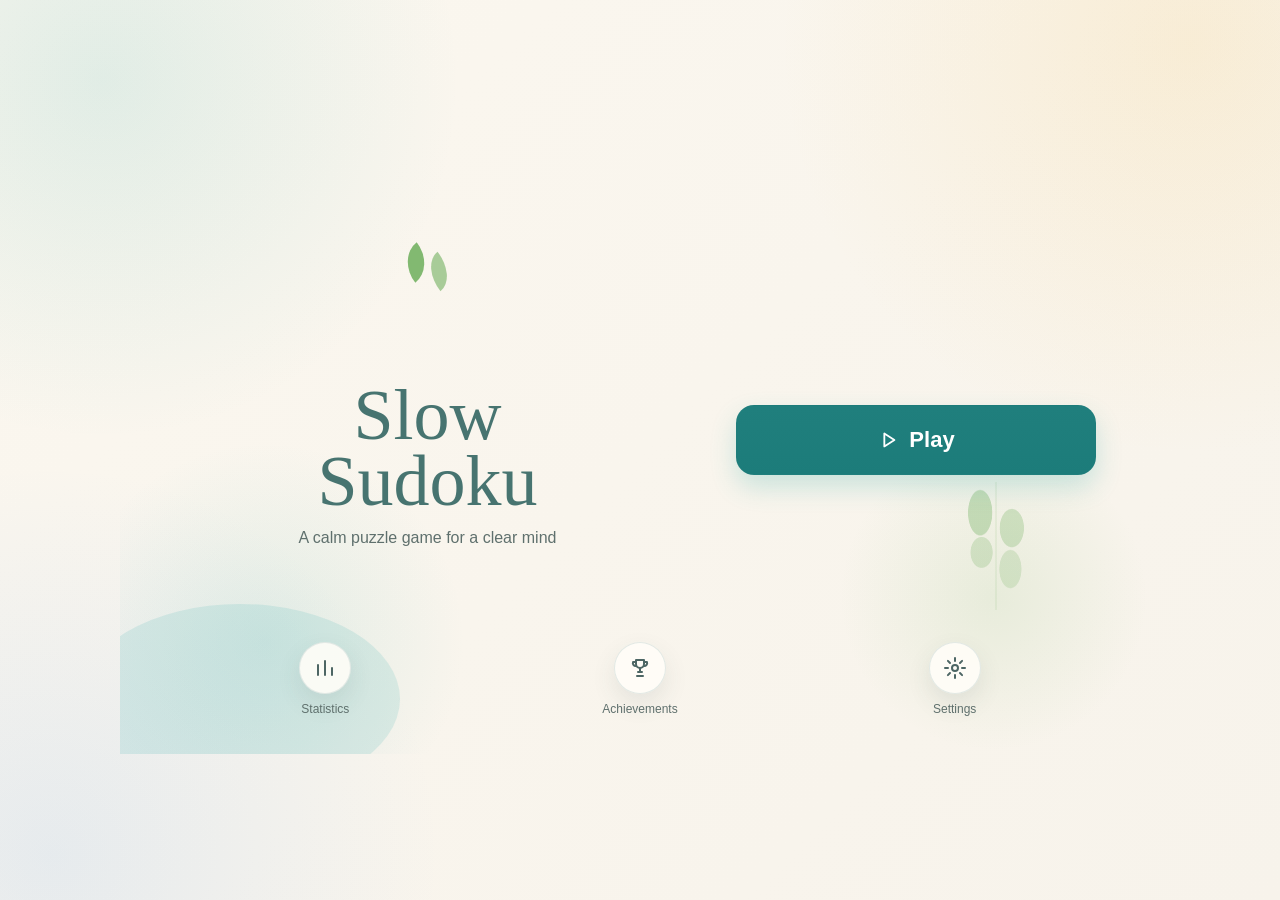
==== commit 0bc3bf99: "Последняя версия, загруженная на Яндекс игры" ====
--- a/index.html
+++ b/index.html
@@ -5,11 +5,11 @@
   <meta name="viewport" content="width=device-width, initial-scale=1, viewport-fit=cover">
   <meta name="theme-color" content="#f7f3eb">
   <title>Судоку без спешки</title>
-  <link rel="icon" type="image/png" href="icons/icon_512x512.png">
-  <link rel="stylesheet" href="style.css?v=20260702">
+  <link rel="icon" type="image/svg+xml" href="data:image/svg+xml,%3Csvg xmlns='http://www.w3.org/2000/svg' viewBox='0 0 64 64'%3E%3Crect width='64' height='64' rx='14' fill='%23f7f3eb'/%3E%3Cellipse cx='25' cy='31' rx='8' ry='17' transform='rotate(-18 25 31)' fill='%2382b971'/%3E%3Cellipse cx='42' cy='34' rx='8' ry='17' transform='rotate(18 42 34)' fill='%2353aaa8'/%3E%3C/svg%3E">
+  <link rel="stylesheet" href="style.css?v=20260912-iframe-layout-v14">
 </head>
-<body>
-  <div class="app-shell">
+<body class="is-booting" aria-busy="true">
+  <div class="app-shell" inert aria-hidden="true">
     <header class="topbar">
       <button class="ghost-button topbar-button" id="backButton" type="button" hidden>Назад</button>
       <div class="brand-block" aria-hidden="true">
@@ -135,6 +135,24 @@
         <input id="highlightToggle" type="checkbox" checked>
         <span>Подсвечивать связанные клетки</span>
       </label>
+      <fieldset class="settings-group">
+        <legend id="textScaleLegend">Размер текста</legend>
+        <label class="scale-option">
+          <input type="radio" name="textScale" value="normal" checked>
+          <span data-text-scale-label="normal">Обычный</span>
+          <small>100%</small>
+        </label>
+        <label class="scale-option">
+          <input type="radio" name="textScale" value="large">
+          <span data-text-scale-label="large">Крупный</span>
+          <small>115%</small>
+        </label>
+        <label class="scale-option">
+          <input type="radio" name="textScale" value="xlarge">
+          <span data-text-scale-label="xlarge">Очень крупный</span>
+          <small>130%</small>
+        </label>
+      </fieldset>
       <div class="modal-actions">
         <button id="resetProgressButton" class="danger-button" type="button">Сбросить прогресс</button>
         <button id="closeSettingsButton" class="primary-button" type="button">Готово</button>
@@ -151,6 +169,6 @@
     </div>
   </div>
 
-  <script src="game.js?v=20260702"></script>
+  <script src="game.js?v=20260912-iframe-layout-v14"></script>
 </body>
 </html>
--- a/style.css
+++ b/style.css
@@ -24,7 +24,16 @@
   --radius-md: 16px;
   --radius-sm: 12px;
   --speed: 160ms ease;
+  --ui-font-scale: 1;
   font-family: Inter, "Segoe UI", Arial, sans-serif;
+}
+
+:root[data-text-scale="large"] {
+  --ui-font-scale: 1.15;
+}
+
+:root[data-text-scale="xlarge"] {
+  --ui-font-scale: 1.3;
 }
 
 * {
@@ -41,6 +50,28 @@
   height: 100%;
   margin: 0;
   overflow: hidden;
+}
+
+/* Keep the static fallback markup unavailable until SDK language, saves and UI are ready. */
+body.is-booting .app-shell {
+  visibility: hidden;
+  opacity: 0;
+  pointer-events: none;
+}
+
+/* The whole iframe is a game surface: browser selection/callouts are never useful here. */
+body,
+.app-shell,
+.modal {
+  -webkit-touch-callout: none;
+  -webkit-user-select: none;
+  user-select: none;
+}
+
+img,
+svg {
+  -webkit-user-drag: none;
+  user-drag: none;
 }
 
 body {
@@ -50,6 +81,7 @@
     radial-gradient(circle at 4% 95%, rgba(91, 157, 238, 0.12), transparent 26%),
     linear-gradient(135deg, #fbf7ef 0%, var(--background) 100%);
   color: var(--text-primary);
+  font-size: calc(16px * var(--ui-font-scale));
 }
 
 button,
@@ -339,7 +371,11 @@
   display: grid;
   color: #477470;
   font-family: Georgia, "Times New Roman", serif;
-  font-size: clamp(38px, 7vw, 72px);
+  font-size: clamp(
+    calc(38px * var(--ui-font-scale)),
+    calc(7vw * var(--ui-font-scale)),
+    calc(72px * var(--ui-font-scale))
+  );
   font-weight: 500;
   line-height: 0.92;
   letter-spacing: 0;
@@ -348,7 +384,7 @@
 .menu-copy p {
   max-width: 360px;
   color: var(--text-secondary);
-  font-size: 16px;
+  font-size: calc(16px * var(--ui-font-scale));
   line-height: 1.55;
 }
 
@@ -365,7 +401,7 @@
 .big-button {
   min-height: 70px;
   border-radius: 18px;
-  font-size: 22px;
+  font-size: calc(22px * var(--ui-font-scale));
 }
 
 .continue-card {
@@ -393,7 +429,7 @@
 .continue-card small {
   justify-self: start;
   color: var(--text-secondary);
-  font-size: 12px;
+  font-size: calc(12px * var(--ui-font-scale));
 }
 
 .menu-shortcuts {
@@ -415,7 +451,7 @@
   border: 0;
   background: transparent;
   color: var(--text-secondary);
-  font-size: 12px;
+  font-size: calc(12px * var(--ui-font-scale));
 }
 
 .round-action .ui-icon,
@@ -469,7 +505,7 @@
 
 .eyebrow {
   color: var(--accent);
-  font-size: 12px;
+  font-size: calc(12px * var(--ui-font-scale));
   font-weight: 800;
   letter-spacing: 0.05em;
   text-transform: uppercase;
@@ -479,7 +515,11 @@
   margin-top: 4px;
   color: var(--text-primary);
   font-family: Georgia, "Times New Roman", serif;
-  font-size: clamp(28px, 4vw, 42px);
+  font-size: clamp(
+    calc(28px * var(--ui-font-scale)),
+    calc(4vw * var(--ui-font-scale)),
+    calc(42px * var(--ui-font-scale))
+  );
   font-weight: 500;
 }
 
@@ -522,13 +562,17 @@
 .mode-card h3 {
   color: var(--text-primary);
   font-family: Georgia, "Times New Roman", serif;
-  font-size: clamp(24px, 3vw, 32px);
+  font-size: clamp(
+    calc(24px * var(--ui-font-scale)),
+    calc(3vw * var(--ui-font-scale)),
+    calc(32px * var(--ui-font-scale))
+  );
   font-weight: 500;
 }
 
 .mode-card p {
   color: var(--text-secondary);
-  font-size: 14px;
+  font-size: calc(14px * var(--ui-font-scale));
   line-height: 1.45;
 }
 
@@ -606,7 +650,7 @@
   border-radius: 999px;
   color: var(--accent);
   background: var(--accent-soft);
-  font-size: 13px;
+  font-size: calc(13px * var(--ui-font-scale));
   font-weight: 750;
 }
 
@@ -633,7 +677,7 @@
   border-radius: 14px;
   background: rgba(243, 240, 233, 0.72);
   color: #4f625f !important;
-  font-size: 13px !important;
+  font-size: calc(13px * var(--ui-font-scale)) !important;
   line-height: 1.28 !important;
 }
 
@@ -648,7 +692,7 @@
   border-radius: 999px;
   background: var(--surface-secondary);
   color: var(--text-secondary);
-  font-size: 12px;
+  font-size: calc(12px * var(--ui-font-scale));
   font-weight: 750;
 }
 
@@ -692,7 +736,7 @@
   border-radius: 999px;
   background: var(--accent-soft);
   color: var(--accent-hover);
-  font-size: 12px;
+  font-size: calc(12px * var(--ui-font-scale));
   font-weight: 850;
 }
 
@@ -742,26 +786,29 @@
 .mode-copy > p {
   grid-column: 1 / -1;
   color: var(--text-secondary);
-  font-size: 12px;
+  font-size: calc(12px * var(--ui-font-scale));
   line-height: 1.28;
 }
 
 .mode-copy .mode-legend {
   margin: 6px 0 0;
   color: var(--accent);
-  font-size: 12px;
+  font-size: calc(12px * var(--ui-font-scale));
   font-weight: 750;
   line-height: 1.25;
 }
 
 .mode-copy h2 {
-  overflow: hidden;
+  overflow-wrap: anywhere;
   color: var(--text-primary);
   font-family: Georgia, "Times New Roman", serif;
-  font-size: clamp(22px, 2.6vw, 34px);
+  font-size: clamp(
+    calc(22px * var(--ui-font-scale)),
+    calc(2.6vw * var(--ui-font-scale)),
+    calc(34px * var(--ui-font-scale))
+  );
   font-weight: 500;
   line-height: 1;
-  text-overflow: ellipsis;
 }
 
 .stats-grid {
@@ -826,13 +873,13 @@
 .stat-card span {
   display: block;
   color: var(--text-secondary);
-  font-size: 13px;
+  font-size: calc(13px * var(--ui-font-scale));
 }
 
 .stat-card strong {
   display: block;
   margin-top: 3px;
-  font-size: 20px;
+  font-size: calc(20px * var(--ui-font-scale));
   font-weight: 750;
 }
 
@@ -864,10 +911,6 @@
   min-width: 0;
   overflow-x: hidden;
   overflow-y: hidden;
-}
-
-#undoButton {
-  display: none;
 }
 
 .tools-panel button {
@@ -1032,8 +1075,11 @@
 
 .sudoku-board {
   display: grid;
+  grid-auto-rows: minmax(0, 1fr);
   width: 100%;
-  height: 100%;
+  height: auto;
+  min-height: 0;
+  aspect-ratio: 1;
   border: 2px solid rgba(56, 126, 122, 0.74);
   border-radius: 15px;
   background: rgba(56, 126, 122, 0.55);
@@ -1133,7 +1179,11 @@
 .value {
   position: relative;
   z-index: 1;
-  font-size: clamp(20px, 5.2vmin, 42px);
+  font-size: clamp(
+    20px,
+    calc(5.2vmin * var(--ui-font-scale)),
+    calc(42px * var(--ui-font-scale))
+  );
 }
 
 .notes {
@@ -1176,7 +1226,11 @@
   border-radius: 14px;
   background: #fffdfa;
   color: #1f2f2f;
-  font-size: clamp(22px, 3.6vmin, 32px);
+  font-size: clamp(
+    22px,
+    calc(3.6vmin * var(--ui-font-scale)),
+    calc(32px * var(--ui-font-scale))
+  );
   font-weight: 700;
   box-shadow: var(--soft-shadow);
 }
@@ -1277,7 +1331,7 @@
 
 .modal-card h2 {
   font-family: Georgia, "Times New Roman", serif;
-  font-size: 32px;
+  font-size: calc(32px * var(--ui-font-scale));
   font-weight: 500;
 }
 
@@ -1298,7 +1352,7 @@
 .achievement-unlocked-title {
   margin-top: 14px;
   color: var(--accent);
-  font-size: 13px;
+  font-size: calc(13px * var(--ui-font-scale));
   font-weight: 900;
   letter-spacing: 0.08em;
   text-transform: uppercase;
@@ -1406,18 +1460,18 @@
 
 .achievement-copy strong {
   color: var(--text-primary);
-  font-size: 15px;
+  font-size: calc(15px * var(--ui-font-scale));
 }
 
 .achievement-copy span {
   color: var(--text-secondary);
-  font-size: 13px;
+  font-size: calc(13px * var(--ui-font-scale));
   line-height: 1.35;
 }
 
 .achievement-copy small {
   color: var(--accent);
-  font-size: 12px;
+  font-size: calc(12px * var(--ui-font-scale));
   font-weight: 800;
 }
 
@@ -1434,13 +1488,13 @@
 .tutorial-block strong {
   margin-top: 5px;
   color: var(--text-primary);
-  font-size: 18px;
+  font-size: calc(18px * var(--ui-font-scale));
   line-height: 1.2;
 }
 
 .tutorial-block span {
   color: var(--text-secondary);
-  font-size: 15px;
+  font-size: calc(15px * var(--ui-font-scale));
   line-height: 1.5;
 }
 
@@ -1451,7 +1505,7 @@
   border-radius: 999px;
   background: var(--accent-soft);
   color: var(--accent) !important;
-  font-size: 12px;
+  font-size: calc(12px * var(--ui-font-scale));
   font-weight: 850;
 }
 
@@ -1513,19 +1567,23 @@
   }
 
   .mode-copy h2 {
-    font-size: clamp(22px, 2.4vw, 30px);
+    font-size: clamp(
+      calc(22px * var(--ui-font-scale)),
+      calc(2.4vw * var(--ui-font-scale)),
+      calc(30px * var(--ui-font-scale))
+    );
   }
 
   .mode-copy .mode-legend {
     margin-top: 2px;
-    font-size: 11px;
+    font-size: calc(11px * var(--ui-font-scale));
     line-height: 1.15;
   }
 
   .mode-copy > p {
     display: -webkit-box;
     overflow: hidden;
-    font-size: 11px;
+    font-size: calc(11px * var(--ui-font-scale));
     line-height: 1.18;
     -webkit-box-orient: vertical;
     -webkit-line-clamp: 2;
@@ -1559,13 +1617,23 @@
   }
 
   .stat-card span {
-    font-size: 11px;
+    font-size: calc(11px * var(--ui-font-scale));
     line-height: 1.05;
   }
 
   .stat-card strong {
     margin-top: 1px;
-    font-size: 16px;
+    font-size: calc(16px * var(--ui-font-scale));
+  }
+
+  .stat-card {
+    padding: 2px 4px;
+    text-align: center;
+  }
+
+  .stat-card::before,
+  .stat-card::after {
+    display: none;
   }
 
   .progress-track {
@@ -1579,7 +1647,7 @@
   .tools-panel button {
     min-height: 44px;
     padding: 5px 10px 5px 44px;
-    font-size: 14px;
+    font-size: calc(14px * var(--ui-font-scale));
   }
 
   .tools-panel button.has-svg {
@@ -1660,11 +1728,11 @@
   }
 
   .stat-card span {
-    font-size: 10px;
+    font-size: calc(10px * var(--ui-font-scale));
   }
 
   .stat-card strong {
-    font-size: 16px;
+    font-size: calc(16px * var(--ui-font-scale));
   }
 
   .tools-panel {
@@ -1677,7 +1745,7 @@
     min-height: 44px;
     padding: 6px;
     text-align: center;
-    font-size: 12px;
+    font-size: calc(12px * var(--ui-font-scale));
   }
 
   .tools-panel button::before,
@@ -1716,6 +1784,17 @@
   }
 }
 
+@media (min-width: 561px) and (max-width: 900px) and (min-height: 541px) {
+  .sudoku-board.board-size-9 .value {
+    font-size: clamp(
+      18px,
+      calc(4.1vmin * var(--ui-font-scale)),
+      calc(34px * var(--ui-font-scale))
+    );
+    line-height: 1;
+  }
+}
+
 @media (max-width: 560px) {
   .topbar {
     grid-template-columns: 58px 1fr 92px;
@@ -1726,7 +1805,7 @@
   .topbar-button {
     min-height: 44px;
     padding: 0 8px;
-    font-size: 12px;
+    font-size: calc(12px * var(--ui-font-scale));
   }
 
   .main-menu-panel {
@@ -1748,13 +1827,17 @@
   .menu-copy h1 {
     width: 100%;
     max-width: 100%;
-    font-size: clamp(34px, 12vw, 46px);
+    font-size: clamp(
+      calc(34px * var(--ui-font-scale)),
+      calc(12vw * var(--ui-font-scale)),
+      calc(46px * var(--ui-font-scale))
+    );
     overflow-wrap: anywhere;
   }
 
   .menu-copy p {
     max-width: 100%;
-    font-size: 14px;
+    font-size: calc(14px * var(--ui-font-scale));
   }
 
   .big-button {
@@ -1766,7 +1849,7 @@
   }
 
   .round-action {
-    font-size: 11px;
+    font-size: calc(11px * var(--ui-font-scale));
   }
 
   .round-action .ui-icon,
@@ -1782,7 +1865,7 @@
   }
 
   .level-heading > p {
-    font-size: 13px;
+    font-size: calc(13px * var(--ui-font-scale));
   }
 
   .mode-grid {
@@ -1812,7 +1895,7 @@
   }
 
   .mode-copy h2 {
-    font-size: 23px;
+    font-size: calc(23px * var(--ui-font-scale));
   }
 
   .stats-grid {
@@ -1829,6 +1912,11 @@
 
   .value {
     font-size: clamp(18px, 8vw, 34px);
+  }
+
+  .sudoku-board.board-size-9 .value {
+    font-size: clamp(12px, 5vw, 20px);
+    line-height: 1;
   }
 }
 
@@ -1883,16 +1971,16 @@
   }
 
   .level-heading .eyebrow {
-    font-size: 10px;
+    font-size: calc(10px * var(--ui-font-scale));
   }
 
   .level-heading h2 {
-    font-size: 25px;
+    font-size: calc(25px * var(--ui-font-scale));
     line-height: 1;
   }
 
   .level-heading > p {
-    font-size: 12px;
+    font-size: calc(12px * var(--ui-font-scale));
     line-height: 1.25;
   }
 
@@ -1944,7 +2032,7 @@
     grid-area: title;
     align-self: end;
     min-width: 0;
-    font-size: 21px;
+    font-size: calc(21px * var(--ui-font-scale));
     line-height: 1;
     overflow-wrap: anywhere;
   }
@@ -1964,7 +2052,7 @@
 
   .mode-actions button {
     min-height: 44px;
-    font-size: 13px;
+    font-size: calc(13px * var(--ui-font-scale));
   }
 
   .mode-actions .secondary-mode-button {
@@ -2011,13 +2099,13 @@
   }
 
   .mode-copy h2 {
-    font-size: 20px;
+    font-size: calc(20px * var(--ui-font-scale));
   }
 
   .difficulty-chip {
     min-height: 20px;
     padding: 1px 8px;
-    font-size: 11px;
+    font-size: calc(11px * var(--ui-font-scale));
   }
 
   .stats-grid {
@@ -2031,11 +2119,11 @@
   }
 
   .stat-card span {
-    font-size: 9px;
+    font-size: calc(9px * var(--ui-font-scale));
   }
 
   .stat-card strong {
-    font-size: 14px;
+    font-size: calc(14px * var(--ui-font-scale));
   }
 
   .progress-track {
@@ -2044,7 +2132,7 @@
 
   .tools-panel button {
     min-height: 44px;
-    font-size: 11px;
+    font-size: calc(11px * var(--ui-font-scale));
   }
 
   .tools-panel button.has-svg {
@@ -2117,7 +2205,7 @@
   .number-pad button {
     min-height: 44px;
     height: 44px;
-    font-size: 20px;
+    font-size: calc(20px * var(--ui-font-scale));
   }
 }
 
@@ -2131,11 +2219,11 @@
   }
 
   .level-heading h2 {
-    font-size: 24px;
+    font-size: calc(24px * var(--ui-font-scale));
   }
 
   .level-heading > p {
-    font-size: 12px;
+    font-size: calc(12px * var(--ui-font-scale));
     line-height: 1.15;
   }
 
@@ -2155,7 +2243,7 @@
   }
 
   .mode-card h3 {
-    font-size: 20px;
+    font-size: calc(20px * var(--ui-font-scale));
   }
 
   .game-info {
@@ -2169,14 +2257,14 @@
   }
 
   .mode-copy h2 {
-    font-size: 20px;
+    font-size: calc(20px * var(--ui-font-scale));
     line-height: 0.95;
   }
 
   .difficulty-chip {
     min-height: 18px;
     padding: 0 7px;
-    font-size: 10px;
+    font-size: calc(10px * var(--ui-font-scale));
   }
 
   .stats-grid {
@@ -2189,12 +2277,12 @@
   }
 
   .stat-card span {
-    font-size: 8px;
+    font-size: calc(8px * var(--ui-font-scale));
     line-height: 1;
   }
 
   .stat-card strong {
-    font-size: 13px;
+    font-size: calc(13px * var(--ui-font-scale));
     line-height: 1.05;
   }
 
@@ -2233,7 +2321,8 @@
   }
 }
 
-@media (orientation: landscape) and (max-height: 540px) {
+@media (orientation: landscape) and (max-height: 540px),
+  (min-width: 561px) and (max-width: 900px) and (orientation: landscape) and (max-height: 800px) {
   .app-shell {
     padding:
       max(3px, env(safe-area-inset-top))
@@ -2278,7 +2367,11 @@
   }
 
   .menu-copy h1 {
-    font-size: clamp(30px, 8vw, 46px);
+    font-size: clamp(
+      calc(30px * var(--ui-font-scale)),
+      calc(8vw * var(--ui-font-scale)),
+      calc(46px * var(--ui-font-scale))
+    );
   }
 
   .main-actions {
@@ -2311,12 +2404,12 @@
   }
 
   .level-heading h2 {
-    font-size: 24px;
+    font-size: calc(24px * var(--ui-font-scale));
   }
 
   .level-heading > p {
     max-width: none;
-    font-size: 13px;
+    font-size: calc(13px * var(--ui-font-scale));
     line-height: 1.25;
   }
 
@@ -2340,7 +2433,7 @@
   }
 
   .mode-card h3 {
-    font-size: 18px;
+    font-size: calc(18px * var(--ui-font-scale));
   }
 
   .mode-card p:not(.mode-rules) {
@@ -2354,7 +2447,7 @@
 
   .mode-actions button {
     min-height: 44px;
-    font-size: 12px;
+    font-size: calc(12px * var(--ui-font-scale));
   }
 
   .mode-actions .mode-tutorial {
@@ -2393,13 +2486,13 @@
   }
 
   .mode-copy h2 {
-    font-size: 17px;
+    font-size: calc(17px * var(--ui-font-scale));
   }
 
   .difficulty-chip {
     min-height: 20px;
     padding: 1px 8px;
-    font-size: 11px;
+    font-size: calc(11px * var(--ui-font-scale));
   }
 
   .stats-grid {
@@ -2413,11 +2506,11 @@
   }
 
   .stat-card span {
-    font-size: 9px;
+    font-size: calc(9px * var(--ui-font-scale));
   }
 
   .stat-card strong {
-    font-size: 15px;
+    font-size: calc(15px * var(--ui-font-scale));
   }
 
   .progress-track {
@@ -2425,7 +2518,7 @@
   }
 
   .tools-panel {
-    grid-template-columns: repeat(3, minmax(44px, 1fr));
+    grid-template-columns: repeat(4, minmax(44px, 1fr));
     gap: 4px;
   }
 
@@ -2504,7 +2597,7 @@
   .number-pad button {
     min-height: 44px;
     height: 44px;
-    font-size: 16px;
+    font-size: calc(16px * var(--ui-font-scale));
   }
 
   .modal-card:has(.tutorial-block) {
@@ -2528,7 +2621,7 @@
   }
 
   .modal-card:has(.tutorial-block) h2 {
-    font-size: 25px;
+    font-size: calc(25px * var(--ui-font-scale));
     line-height: 1.05;
   }
 
@@ -2546,17 +2639,17 @@
 
   .tutorial-chip {
     padding: 2px 8px;
-    font-size: 11px;
+    font-size: calc(11px * var(--ui-font-scale));
   }
 
   .tutorial-block strong {
     margin-top: 2px;
-    font-size: 15px;
+    font-size: calc(15px * var(--ui-font-scale));
     line-height: 1.12;
   }
 
   .tutorial-block span {
-    font-size: 13px;
+    font-size: calc(13px * var(--ui-font-scale));
     line-height: 1.3;
   }
 
@@ -2568,7 +2661,192 @@
   .modal-card:has(.tutorial-block) .modal-actions button {
     min-height: 40px;
     padding-inline: 14px;
-    font-size: 13px;
+    font-size: calc(13px * var(--ui-font-scale));
+  }
+}
+
+@media (orientation: landscape) and (min-width: 700px) and (max-width: 1000px) and (max-height: 330px) {
+  .game-screen {
+    grid-template-columns: minmax(228px, 245px) minmax(0, 1fr);
+    grid-template-rows: minmax(0, 1fr);
+    width: 100%;
+    height: 100%;
+    margin: 0;
+    border-radius: 16px;
+  }
+
+  .game-info {
+    grid-template-columns: minmax(0, 1fr);
+    grid-template-rows: auto 44px 7px 44px;
+    grid-template-areas:
+      "mode"
+      "stats"
+      "progress"
+      "tools";
+    gap: 4px;
+    min-width: 0;
+    min-height: 0;
+    padding: 4px 6px;
+    overflow: visible;
+  }
+
+  .mode-copy {
+    grid-area: mode;
+    grid-template-columns: 1fr;
+    gap: 1px;
+    min-width: 0;
+  }
+
+  .mode-copy .mode-icon,
+  .mode-copy .mode-legend {
+    display: none;
+  }
+
+  .mode-copy h2 {
+    min-width: 0;
+    font-size: calc(18px * var(--ui-font-scale));
+    line-height: 1;
+  }
+
+  .mode-copy > p:not(.mode-legend) {
+    display: block;
+    min-width: 0;
+    overflow: hidden;
+    font-size: calc(8px * var(--ui-font-scale));
+    line-height: 1.1;
+    text-overflow: ellipsis;
+    white-space: nowrap;
+  }
+
+  .difficulty-chip {
+    min-height: 18px;
+    width: fit-content;
+    padding: 0 7px;
+    font-size: calc(10px * var(--ui-font-scale));
+    line-height: 1.2;
+  }
+
+  .stats-grid {
+    grid-area: stats;
+    grid-template-columns: repeat(4, minmax(0, 1fr));
+    align-content: start;
+    gap: 3px;
+    min-width: 0;
+  }
+
+  .stat-card {
+    min-width: 0;
+    min-height: 34px;
+    padding: 1px 2px;
+    text-align: center;
+  }
+
+  .stat-card::before,
+  .stat-card::after {
+    display: none;
+  }
+
+  .stat-card span {
+    font-size: calc(9px * var(--ui-font-scale));
+    line-height: 1;
+  }
+
+  .stat-card strong {
+    margin-top: 2px;
+    font-size: calc(14px * var(--ui-font-scale));
+    line-height: 1;
+  }
+
+  .progress-track {
+    grid-area: progress;
+    align-self: center;
+    width: 100%;
+    height: 7px;
+  }
+
+  .tools-panel {
+    grid-area: tools;
+    grid-template-columns: repeat(5, minmax(44px, 1fr));
+    grid-template-rows: 44px;
+    align-content: start;
+    gap: 2px;
+    min-width: 0;
+    min-height: 0;
+    overflow: visible;
+  }
+
+  .tools-panel #newPuzzleButton,
+  .tools-panel #tutorialButton {
+    display: none;
+  }
+
+  .tools-panel button {
+    width: 100%;
+    min-width: 44px;
+    min-height: 44px;
+    height: 44px;
+    justify-content: center;
+    padding: 4px;
+    text-align: center;
+    font-size: 0;
+  }
+
+  .board-zone {
+    display: grid;
+    grid-template-columns: minmax(0, 1fr) minmax(140px, 148px);
+    grid-template-rows: minmax(0, 1fr);
+    align-items: center;
+    justify-items: center;
+    gap: 8px;
+    min-width: 0;
+    min-height: 0;
+    padding: 4px;
+    overflow: visible;
+  }
+
+  .board-wrap {
+    --board-size: min(calc(100dvh - 58px), 236px);
+    width: auto;
+    height: min(var(--board-size), 100%);
+    aspect-ratio: 1;
+    max-width: 100%;
+    max-height: 100%;
+    padding: 3px;
+  }
+
+  .sudoku-board.board-size-9 .value {
+    font-size: max(
+      12px,
+      min(
+        calc(
+          clamp(12px, calc(var(--board-size) / 11), 15px)
+          + (var(--ui-font-scale) - 1) * 4px
+        ),
+        calc(var(--board-size) / 10.2)
+      )
+    );
+    line-height: 1;
+  }
+
+  .number-pad,
+  .number-pad.pad-size-9,
+  .number-pad.pad-size-6 {
+    align-self: center;
+    justify-self: center;
+    width: 140px;
+    max-width: 100%;
+    gap: 4px;
+    grid-template-columns: repeat(3, 44px);
+    grid-auto-rows: 44px;
+  }
+
+  .number-pad button {
+    width: 44px;
+    min-width: 44px;
+    min-height: 44px;
+    height: 44px;
+    padding: 0;
+    font-size: calc(16px * var(--ui-font-scale));
   }
 }
 
@@ -2589,14 +2867,18 @@
   }
 
   .mode-copy h2 {
-    font-size: clamp(18px, 5.8vw, 20px);
+    font-size: clamp(
+      calc(18px * var(--ui-font-scale)),
+      calc(5.8vw * var(--ui-font-scale)),
+      calc(20px * var(--ui-font-scale))
+    );
     line-height: 0.95;
   }
 
   .difficulty-chip {
     min-height: 18px;
     padding: 0 7px;
-    font-size: 10px;
+    font-size: calc(10px * var(--ui-font-scale));
   }
 
   .stats-grid {
@@ -2614,12 +2896,12 @@
   }
 
   .stat-card span {
-    font-size: 8px;
+    font-size: calc(8px * var(--ui-font-scale));
     line-height: 1;
   }
 
   .stat-card strong {
-    font-size: 13px;
+    font-size: calc(13px * var(--ui-font-scale));
     line-height: 1.05;
   }
 
@@ -2674,11 +2956,11 @@
   }
 
   .level-heading h2 {
-    font-size: 24px;
+    font-size: calc(24px * var(--ui-font-scale));
   }
 
   .level-heading > p {
-    font-size: 12px;
+    font-size: calc(12px * var(--ui-font-scale));
   }
 
   .mode-card {
@@ -2700,7 +2982,7 @@
   }
 
   .mode-card h3 {
-    font-size: 19px;
+    font-size: calc(19px * var(--ui-font-scale));
   }
 
   .mode-card p:not(.mode-rules) {
@@ -2709,7 +2991,7 @@
 
   .mode-actions button {
     min-height: 44px;
-    font-size: 12px;
+    font-size: calc(12px * var(--ui-font-scale));
   }
 
   .game-info {
@@ -2718,7 +3000,7 @@
   }
 
   .mode-copy h2 {
-    font-size: 19px;
+    font-size: calc(19px * var(--ui-font-scale));
   }
 
   .difficulty-chip {
@@ -2732,7 +3014,8 @@
   }
 
   .stat-card span {
-    font-size: 8px;
+    font-size: calc(9px * var(--ui-font-scale));
+    line-height: 1.05;
   }
 
   .tools-panel button {
@@ -2746,7 +3029,7 @@
   }
 
   .stat-card strong {
-    font-size: 13px;
+    font-size: calc(13px * var(--ui-font-scale));
   }
 
   .board-zone {
@@ -2806,7 +3089,7 @@
     white-space: normal;
     overflow: visible;
     text-align: center;
-    font-size: 12px;
+    font-size: calc(12px * var(--ui-font-scale));
     line-height: 1.2;
   }
 
@@ -2847,7 +3130,7 @@
   }
 
   .modal-card:has(.achievement-list) h2 {
-    font-size: 28px;
+    font-size: calc(28px * var(--ui-font-scale));
     line-height: 1;
   }
 
@@ -2883,7 +3166,7 @@
   }
 
   .modal-card:has(.achievement-list) .achievement-copy strong {
-    font-size: 13px;
+    font-size: calc(13px * var(--ui-font-scale));
     line-height: 1.15;
   }
 
@@ -2892,7 +3175,7 @@
   }
 
   .modal-card:has(.achievement-list) .achievement-copy small {
-    font-size: 10.5px;
+    font-size: calc(10.5px * var(--ui-font-scale));
     line-height: 1.2;
   }
 
@@ -2922,7 +3205,11 @@
   }
 
   .menu-copy h1 {
-    font-size: clamp(30px, 10.5vw, 40px) !important;
+    font-size: clamp(
+      calc(30px * var(--ui-font-scale)),
+      calc(10.5vw * var(--ui-font-scale)),
+      calc(40px * var(--ui-font-scale))
+    ) !important;
     line-height: 0.98;
     text-align: center;
   }
@@ -2952,7 +3239,7 @@
   }
 
   .modal-card:has(.achievement-list) h2 {
-    font-size: 24px;
+    font-size: calc(24px * var(--ui-font-scale));
   }
 
   .modal-card:has(.achievement-list) .achievement-list {
@@ -2977,10 +3264,509 @@
   }
 
   .modal-card:has(.achievement-list) .achievement-copy strong {
-    font-size: 12px;
+    font-size: calc(12px * var(--ui-font-scale));
   }
 
   .modal-card:has(.achievement-list) .achievement-copy small {
-    font-size: 9.5px;
-  }
-}
+    font-size: calc(9.5px * var(--ui-font-scale));
+  }
+}
+
+/*
+ * Android/Yandex portrait rendering fallback.
+ * Keep the narrow layout on ordinary CSS layers: some mobile GPU/WebView
+ * combinations retain stale tiles when a fixed/dynamic-viewport layer is
+ * combined with backdrop filters and translucent surfaces.
+ */
+@media (max-width: 900px) and (orientation: portrait) {
+  html,
+  body {
+    height: 100%;
+  }
+
+  .app-shell {
+    height: 100%;
+  }
+
+  .level-screen {
+    height: 100%;
+  }
+
+  .main-menu-panel {
+    position: relative;
+    inset: auto;
+    width: 100%;
+    min-height: 100%;
+    box-sizing: border-box;
+  }
+
+  .topbar-button,
+  body[data-screen="game"] .brand-block {
+    background: var(--surface);
+    -webkit-backdrop-filter: none;
+    backdrop-filter: none;
+  }
+
+  .level-heading,
+  .mode-card,
+  .game-screen,
+  .game-info {
+    background: var(--surface);
+  }
+
+  .game-screen,
+  .board-zone {
+    overflow: visible;
+  }
+
+  .game-screen {
+    box-shadow: none;
+  }
+
+  .modal {
+    -webkit-backdrop-filter: none;
+    backdrop-filter: none;
+  }
+}
+
+.settings-card,
+.settings-group,
+.scale-option,
+.level-heading,
+.mode-card,
+.game-info,
+.modal-card {
+  min-width: 0;
+}
+
+.settings-group {
+  display: grid;
+  gap: 8px;
+  width: 100%;
+  margin: 0;
+  padding: 0;
+  border: 0;
+}
+
+.settings-group legend {
+  width: 100%;
+  margin-bottom: 2px;
+  padding: 0;
+  color: var(--text-primary);
+  font-size: calc(14px * var(--ui-font-scale));
+  font-weight: 800;
+}
+
+.scale-option {
+  display: grid;
+  grid-template-columns: 22px minmax(0, 1fr) auto;
+  align-items: center;
+  gap: 10px;
+  width: 100%;
+  min-height: 44px;
+  padding: 9px 12px;
+  border: 1px solid var(--border);
+  border-radius: 14px;
+  background: var(--surface-secondary);
+  color: var(--text-primary);
+  cursor: pointer;
+}
+
+.scale-option:has(input:checked) {
+  border-color: rgba(28, 124, 122, 0.48);
+  background: var(--accent-soft);
+  color: var(--accent-hover);
+}
+
+.scale-option input {
+  width: 22px;
+  height: 22px;
+  margin: 0;
+  accent-color: var(--accent);
+}
+
+.scale-option span {
+  min-width: 0;
+  overflow-wrap: anywhere;
+  font-weight: 750;
+}
+
+.scale-option small {
+  color: var(--text-secondary);
+  font-size: calc(12px * var(--ui-font-scale));
+  font-weight: 750;
+  white-space: nowrap;
+}
+
+.level-heading h2,
+.level-heading > p,
+.mode-card h3,
+.mode-card p,
+.mode-rules,
+.mode-actions button,
+.tools-panel button,
+.modal-card h2,
+.modal-card p,
+.message-text,
+.achievement-copy strong,
+.achievement-copy span,
+.achievement-copy small,
+.tutorial-block strong,
+.tutorial-block span {
+  overflow-wrap: anywhere;
+}
+
+.mode-actions button,
+.tools-panel button,
+.modal-actions button {
+  white-space: normal;
+}
+
+@media (max-width: 900px) and (orientation: portrait) {
+  .main-menu-panel {
+    overflow: visible;
+  }
+
+  .modal-card:has(.tutorial-block),
+  .modal-card:has(.achievement-list) {
+    overflow-x: hidden;
+    overflow-y: auto;
+  }
+}
+
+@media (max-width: 560px) and (max-height: 760px) and (orientation: portrait) {
+  .mode-copy > div {
+    line-height: 1;
+  }
+
+  .stat-card {
+    padding-block: 0;
+  }
+}
+
+@media (max-width: 340px) and (max-height: 760px) and (orientation: portrait) {
+  .game-info {
+    grid-template-rows: 47px 36px 6px 91px;
+  }
+}
+
+@media (min-width: 341px) and (max-width: 560px) and (max-height: 760px) and (orientation: portrait) {
+  .game-info {
+    grid-template-rows: 47px 32px 6px 91px;
+  }
+}
+
+@media (min-width: 561px) and (max-width: 900px) and (max-height: 280px) and (orientation: landscape) {
+  .level-heading {
+    gap: 8px;
+    padding: 5px 10px;
+  }
+
+  .level-heading .eyebrow {
+    font-size: calc(9px * var(--ui-font-scale));
+    line-height: 1;
+  }
+
+  .level-heading h2 {
+    font-size: calc(20px * var(--ui-font-scale));
+    line-height: 1;
+  }
+
+  .level-heading > p {
+    font-size: calc(11px * var(--ui-font-scale));
+    line-height: 1.1;
+  }
+
+  .mode-grid {
+    gap: 6px;
+    padding: 0 0 8px;
+  }
+
+  .mode-card {
+    grid-template-columns: 30px minmax(0, 1fr) minmax(68px, 0.8fr);
+    grid-template-rows: auto auto;
+    grid-template-areas:
+      "icon title actions"
+      "icon chip actions";
+    align-items: center;
+    gap: 2px 6px;
+    min-height: 0;
+    padding: 6px;
+  }
+
+  .mode-topline {
+    display: contents;
+  }
+
+  .mode-topline .mode-icon {
+    grid-area: icon;
+    width: 30px;
+    height: 30px;
+  }
+
+  .current-label,
+  .mode-rules,
+  .mode-meta,
+  .mode-card p:not(.mode-rules) {
+    display: none;
+  }
+
+  .mode-card h3 {
+    grid-area: title;
+    min-width: 0;
+    font-size: calc(12px * var(--ui-font-scale));
+    line-height: 1;
+  }
+
+  .mode-card .difficulty-chip {
+    grid-area: chip;
+    min-height: 16px;
+    padding: 0 5px;
+    font-size: calc(8px * var(--ui-font-scale));
+    line-height: 1;
+  }
+
+  .mode-actions {
+    grid-area: actions;
+    align-self: center;
+    align-content: center;
+    min-width: 0;
+    gap: 0;
+  }
+
+  .mode-actions .mode-play {
+    height: 44px;
+    min-height: 44px;
+    padding-inline: 5px;
+    gap: 4px;
+    font-size: calc(10px * var(--ui-font-scale));
+  }
+
+  .mode-actions .mode-tutorial {
+    display: none;
+  }
+}
+
+/* On narrow portrait devices the text-size setting also enlarges playable digits.
+   Board cells and keypad buttons keep their geometry and touch targets. */
+@media (max-width: 560px) and (orientation: portrait) {
+  .value {
+    font-size: clamp(
+      18px,
+      calc(8vw * var(--ui-font-scale)),
+      calc(34px * var(--ui-font-scale))
+    );
+  }
+
+  .sudoku-board.board-size-9 .value {
+    font-size: clamp(
+      12px,
+      calc(5vw * var(--ui-font-scale)),
+      calc(20px * var(--ui-font-scale))
+    );
+    line-height: 1;
+  }
+
+  .number-pad button {
+    font-size: calc(20px * var(--ui-font-scale));
+  }
+}
+
+@media (max-width: 560px) and (max-height: 760px) and (orientation: portrait) {
+  .number-pad button {
+    font-size: calc(18px * var(--ui-font-scale));
+  }
+}
+
+@media (max-width: 340px) and (max-height: 760px) and (orientation: portrait) {
+  .sudoku-board.board-size-9 .value {
+    font-size: clamp(
+      12px,
+      calc(5vw * var(--ui-font-scale)),
+      calc(20px * var(--ui-font-scale))
+    );
+  }
+}
+
+/* Intrinsic grid sizing differs between WebKit and Chromium. Let mode cards
+   keep their content height and stretch the keypad independently of its text. */
+@media (max-width: 900px) and (orientation: portrait) {
+  .board-zone {
+    grid-template-columns: minmax(0, 1fr);
+  }
+
+  .board-wrap {
+    width: auto;
+    height: 100%;
+    max-height: var(--board-size);
+  }
+
+  .mode-grid {
+    grid-template-rows: repeat(4, minmax(min-content, 1fr));
+  }
+
+  .board-zone .number-pad {
+    width: auto;
+    min-width: 0;
+    max-width: none;
+    justify-self: stretch;
+    margin-inline: 0;
+    grid-template-columns: repeat(6, minmax(0, 1fr));
+  }
+}
+
+/* A short embedded viewport cannot fit the HUD, a readable board and keypad.
+   Scroll one content surface rather than collapsing the board's grid row.
+   Desktop/landscape and the original main menu keep their existing layout. */
+@media (max-width: 900px) and (max-height: 567px) and (orientation: portrait) {
+  body[data-screen="game"] #gameScreen {
+    display: flex;
+    flex-direction: column;
+    overflow-x: hidden;
+    overflow-y: auto;
+    overscroll-behavior-y: contain;
+  }
+
+  #gameScreen .game-info {
+    flex: 0 0 auto;
+    grid-template-rows: auto auto auto auto;
+    overflow: visible;
+  }
+
+  #gameScreen .board-zone {
+    display: flex;
+    flex-direction: column;
+    flex: 0 0 auto;
+    overflow: visible;
+    width: 100%;
+  }
+
+  #gameScreen .board-wrap {
+    flex: 0 0 auto;
+    width: min(100%, 560px);
+    height: auto;
+    max-height: none;
+    aspect-ratio: 1;
+  }
+
+  #gameScreen .number-pad {
+    flex: 0 0 auto;
+    width: 100%;
+    align-self: center;
+  }
+}
+
+/* Portrait compatibility: avoid offscreen effects and nested rounded clips
+   on frequently repainted gameplay surfaces. Keep content scroll containers
+   and the original menu intact. No forced GPU promotion or repaint loops. */
+@media (max-width: 900px) and (orientation: portrait) {
+  body[data-screen="game"],
+  body[data-screen="levels"] {
+    background: var(--background);
+  }
+
+  body[data-screen="game"] .app-shell,
+  body[data-screen="game"] .screen-host {
+    overflow: visible;
+  }
+
+  #gameScreen,
+  #gameScreen .board-wrap,
+  #gameScreen .sudoku-board {
+    border-radius: 0;
+    overflow: visible;
+  }
+
+  #gameScreen,
+  #gameScreen *,
+  #gameScreen *::before,
+  #gameScreen *::after,
+  #levelScreen,
+  #levelScreen *,
+  #levelScreen *::before,
+  #levelScreen *::after,
+  body:not([data-screen="menu"]) .topbar-button,
+  body:not([data-screen="menu"]) .modal,
+  body:not([data-screen="menu"]) .modal * {
+    box-shadow: none;
+    text-shadow: none;
+    transition: none;
+    animation: none;
+    -webkit-backdrop-filter: none;
+    backdrop-filter: none;
+  }
+
+  #gameScreen button,
+  #levelScreen button,
+  body:not([data-screen="menu"]) .topbar-button {
+    transform: none;
+  }
+
+  #gameScreen.is-user-paused .sudoku-board {
+    filter: none;
+    opacity: 1;
+  }
+
+  #gameScreen.is-user-paused .value,
+  #gameScreen.is-user-paused .notes {
+    visibility: hidden;
+  }
+}
+
+/* Scaled copy must remain reachable when a compact viewport has less room
+   than the text needs. Keep scrolling on the content layer, never on the
+   board or its touch targets. */
+.modal-card {
+  overflow-x: hidden;
+  overflow-y: auto;
+}
+
+html[data-text-scale="large"] .mode-card,
+html[data-text-scale="xlarge"] .mode-card {
+  overflow-x: hidden;
+  overflow-y: auto;
+}
+
+/* The main menu remains on its original typography and layout at every
+   selected text size. Larger copy is handled on the levels and game screens. */
+body[data-screen="menu"] {
+  font-size: 16px;
+}
+
+#menuScreen {
+  --ui-font-scale: 1;
+  font-size: 16px;
+}
+
+.modal {
+  font-size: calc(16px * var(--ui-font-scale));
+}
+
+/* Keep compact game labels readable without allowing one long word to be
+   hard-clipped inside the information panel. */
+@media (min-width: 561px) and (max-width: 900px) and (max-height: 540px) and (orientation: landscape) {
+  html[data-text-scale="large"] .game-info,
+  html[data-text-scale="xlarge"] .game-info {
+    gap: 2px;
+    padding: 4px 8px;
+    overflow-x: hidden;
+    overflow-y: auto;
+  }
+
+  html[data-text-scale="large"] .mode-copy > p,
+  html[data-text-scale="xlarge"] .mode-copy > p {
+    overflow: visible;
+    text-overflow: clip;
+    white-space: normal;
+    max-width: 100%;
+    font-size: clamp(8px, calc(9px * var(--ui-font-scale)), 10px);
+    line-height: 1.1;
+  }
+
+  html[data-text-scale="large"] .stat-card span,
+  html[data-text-scale="xlarge"] .stat-card span {
+    font-size: clamp(8px, calc(9px * var(--ui-font-scale)), 10px);
+    line-height: 1;
+    white-space: normal;
+  }
+}
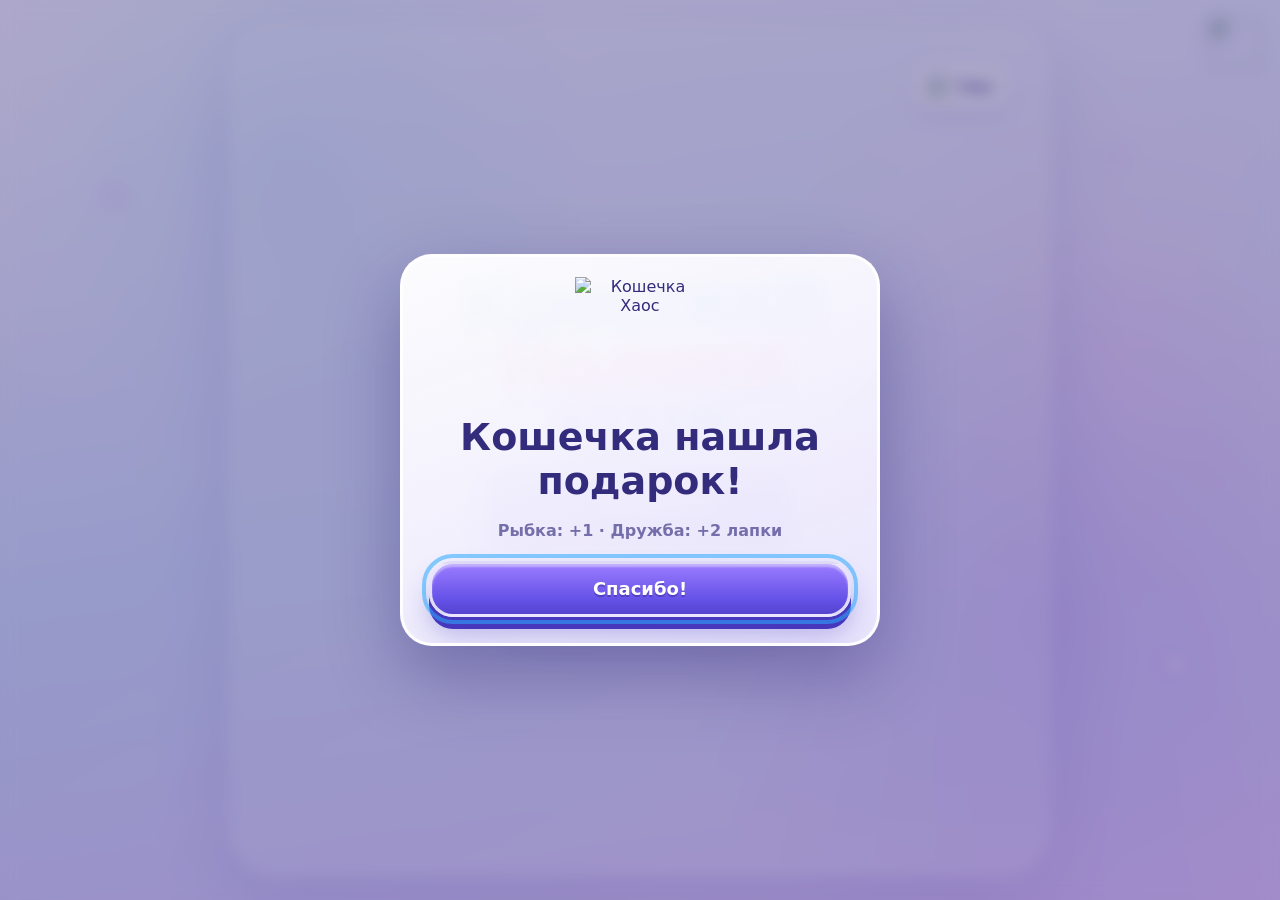
==== commit 320abd1f: "Последний релиз" ====
--- a/index.html
+++ b/index.html
@@ -3,172 +3,197 @@
 <head>
   <meta charset="utf-8">
   <meta name="viewport" content="width=device-width, initial-scale=1, viewport-fit=cover">
-  <meta name="theme-color" content="#f7f3eb">
-  <title>Судоку без спешки</title>
-  <link rel="icon" type="image/svg+xml" href="data:image/svg+xml,%3Csvg xmlns='http://www.w3.org/2000/svg' viewBox='0 0 64 64'%3E%3Crect width='64' height='64' rx='14' fill='%23f7f3eb'/%3E%3Cellipse cx='25' cy='31' rx='8' ry='17' transform='rotate(-18 25 31)' fill='%2382b971'/%3E%3Cellipse cx='42' cy='34' rx='8' ry='17' transform='rotate(18 42 34)' fill='%2353aaa8'/%3E%3C/svg%3E">
-  <link rel="stylesheet" href="style.css?v=20260912-iframe-layout-v14">
+  <meta name="theme-color" content="#806fff">
+  <meta name="description" content="Крестики Нолики Хаос — четыре режима любимой игры: классический, стратегический, бесконечный и исчезающий.">
+  <title>Крестики Нолики Хаос</title>
+  <link rel="icon" href="assets/icons/star.png" type="image/png">
+  <link rel="stylesheet" href="style.css">
 </head>
-<body class="is-booting" aria-busy="true">
-  <div class="app-shell" inert aria-hidden="true">
-    <header class="topbar">
-      <button class="ghost-button topbar-button" id="backButton" type="button" hidden>Назад</button>
-      <div class="brand-block" aria-hidden="true">
-        <span class="leaf-mark"></span>
-        <span>Судоку без спешки</span>
+<body>
+  <div class="app" id="app">
+    <div class="sky-decor" aria-hidden="true">
+      <img class="cloud cloud-left" src="assets/effects/cloud-left.png" alt="">
+      <img class="cloud cloud-right" src="assets/effects/cloud-right.png" alt="">
+      <span class="spark spark-a">✦</span><span class="spark spark-b">✦</span><span class="spark spark-c">✦</span>
+    </div>
+
+    <section class="screen screen-home is-active" id="homeScreen" aria-labelledby="gameLogo">
+      <button class="icon-btn settings-btn" type="button" data-action="settings" aria-label="Настройки">
+        <img src="assets/icons/settings.png" alt="">
+      </button>
+      <button class="secondary-btn home-themes-btn" type="button" data-action="themes" aria-label="Открыть темы">
+        <img src="assets/icons/sparkles.png" alt=""><span>Темы</span>
+      </button>
+      <div class="home-inner">
+        <div class="logo" id="gameLogo" aria-label="Крестики Нолики Хаос">
+          <span class="logo-top">Крестики</span>
+          <span class="logo-mid">Нолики</span>
+          <span class="logo-chaos">ХАОС</span>
+        </div>
+        <button class="primary-btn play-btn" id="playBtn" type="button">
+          <img src="assets/icons/play.png" alt=""><span>Играть</span>
+        </button>
+        <button class="pet-home-card" id="petHomeButton" type="button" data-nav="pet" aria-label="Открыть экран Кошечки Хаос">
+          <img id="petHomeImage" src="assets/pet/cat-normal.png" alt="Кошечка Хаос">
+          <span><b>Кошечка Хаос</b><small id="petHomeGift">До подарка: 10 лапок</small></span>
+        </button>
       </div>
-      <button class="ghost-button topbar-button" id="settingsButton" type="button" aria-haspopup="dialog">Настройки</button>
-    </header>
+    </section>
 
-    <main class="screen-host">
-      <section class="screen menu-screen" id="menuScreen">
-        <div class="main-menu-panel">
-          <div class="menu-leaf" aria-hidden="true"></div>
-          <div class="menu-copy">
-            <h1><span>Судоку</span><span>без спешки</span></h1>
-            <p>Спокойная игра для ясного ума и хорошего настроения</p>
+    <section class="screen" id="modesScreen" aria-labelledby="modesTitle">
+      <header class="topbar screen-header">
+        <button class="icon-btn" type="button" data-nav="home" aria-label="Назад"><img src="assets/icons/back.png" alt=""></button>
+        <div class="selected-theme-chip" id="modeThemeChip"></div>
+        <button class="icon-btn" type="button" data-action="settings" aria-label="Настройки"><img src="assets/icons/settings.png" alt=""></button>
+      </header>
+      <div class="screen-content mode-content">
+        <p class="mini-label">Крестики Нолики Хаос</p>
+        <h1 class="screen-title" id="modesTitle">Выберите режим</h1>
+        <div class="mode-grid" id="modeGrid">
+          <article class="mode-card mode-classic">
+            <button class="mode-card__button" type="button" data-mode="classic">
+              <img class="mode-card__image" src="assets/modes/classic-mode.webp" alt="Классическое поле 3 на 3 с победной линией">
+              <span class="mode-card__content"><span class="mode-card__title">Классические</span><span class="mode-card__description">Соберите 3 в ряд</span></span>
+            </button>
+          </article>
+          <article class="mode-card mode-strategic">
+            <button class="mode-card__button" type="button" data-mode="strategic">
+              <img class="mode-card__image" src="assets/modes/strategic-mode.webp" alt="Стратегическое поле из девяти связанных малых полей">
+              <span class="mode-card__content"><span class="mode-card__title">Стратегические</span><span class="mode-card__description">Побеждайте на малых полях</span></span>
+            </button>
+          </article>
+          <article class="mode-card mode-infinite">
+            <button class="mode-card__button" type="button" data-mode="infinite">
+              <img class="mode-card__image" src="assets/modes/infinite-mode.webp" alt="Большое поле с подсвеченной линией из пяти знаков">
+              <span class="mode-card__content"><span class="mode-card__title">Бесконечные</span><span class="mode-card__description">Соберите 5 подряд</span></span>
+            </button>
+          </article>
+          <article class="mode-card mode-disappearing">
+            <button class="mode-card__button" type="button" data-mode="disappearing">
+              <img class="mode-card__image" src="assets/modes/disappearing-mode.webp" alt="Поле с растворяющимся старым знаком">
+              <span class="mode-card__content"><span class="mode-card__title">Исчезающие</span><span class="mode-card__description">Четвёртый знак удаляет первый</span></span>
+            </button>
+          </article>
+        </div>
+      </div>
+    </section>
+
+    <section class="screen pet-screen" id="petScreen" aria-labelledby="petTitle">
+      <header class="topbar screen-header">
+        <button class="icon-btn" type="button" data-nav="home" aria-label="Назад"><img src="assets/icons/back.png" alt=""></button>
+        <div class="pet-heading"><p class="mini-label">Постоянный питомец</p><h1 id="petTitle">Кошечка Хаос</h1></div>
+        <button class="icon-btn" type="button" data-action="settings" aria-label="Настройки"><img src="assets/icons/settings.png" alt=""></button>
+      </header>
+      <div class="pet-content">
+        <div class="pet-stage" aria-live="polite">
+          <div class="pet-heart" id="petHeart" aria-hidden="true">♥</div>
+          <div class="pet-figure" id="petFigure" data-mood="normal">
+            <img class="pet-character" id="petCharacter" src="assets/pet/cat-normal.png" alt="Кошечка Хаос">
           </div>
-          <div class="main-actions">
-            <button class="primary-button big-button" id="playButton" type="button">Играть</button>
-            <button class="ghost-button continue-card" id="continueButton" type="button" hidden>
-              <span>Продолжить</span>
-              <small id="continueInfo">Сохранённая партия</small>
+          <p class="pet-reaction" id="petReaction">Я всегда рядом!</p>
+        </div>
+        <div class="pet-dashboard">
+          <section class="pet-panel pet-progress-panel" aria-label="Дружба">
+            <div class="pet-level"><b id="petLevel">Уровень дружбы: 1</b><span id="petPointsLabel">Лапки: 0 из 10</span></div>
+            <div class="progress-bar pet-progress"><span id="petProgressBar"></span></div>
+            <div class="pet-vitals" aria-label="Состояние питомца">
+              <div class="pet-vital"><div><span>Сытость</span><b id="petHungerLabel">80 из 100</b></div><div class="progress-bar pet-vital-bar"><span id="petHungerBar"></span></div></div>
+              <div class="pet-vital"><div><span>Настроение</span><b id="petMoodLabel">75 из 100</b></div><div class="progress-bar pet-vital-bar"><span id="petMoodBar"></span></div></div>
+            </div>
+            <button class="pet-chest" id="petChestButton" type="button" data-pet-action="chest" disabled>
+              <img id="petChestImage" src="assets/pet/chest-closed.png" alt=""><span id="petChestLabel">Сундук заботы пока не готов</span>
             </button>
+          </section>
+          <section class="pet-panel">
+            <h2>Задание дня</h2>
+            <p id="petQuestText"></p>
+            <div class="progress-bar"><span id="petQuestProgress"></span></div>
+            <small id="petQuestLabel"></small>
+            <button class="secondary-btn pet-daily-game-btn" id="petDailyGameButton" type="button" data-pet-action="puzzle" aria-label="Игра дня">
+              <span>Игра дня</span><small id="petDailyGameStatus">Награда доступна</small>
+            </button>
+          </section>
+          <section class="pet-panel">
+            <h2>Угощения</h2>
+            <div class="pet-food-grid" id="petFoodGrid"></div>
+            <div class="pet-actions">
+              <button class="primary-btn pet-action-btn" id="petFeedButton" type="button" data-pet-action="feed">Покормить</button>
+              <button class="secondary-btn pet-action-btn" type="button" data-pet-action="pet">Погладить</button>
+            </div>
+             <button class="secondary-btn pet-rewarded" id="petRewardedButton" type="button" data-pet-action="rewarded" hidden>Посмотреть рекламу — получить печенье и +2 лапки</button>
+          </section>
+      <section class="pet-panel">
+        <h2>Настроения</h2>
+        <div class="pet-mood-preview" id="petMoodPreview" aria-live="polite" aria-label="Выбранное настроение"></div>
+        <div class="pet-moods" id="petMoods"></div>
+      </section>
+        </div>
+      </div>
+    </section>
+
+    <section class="screen" id="setupScreen" aria-labelledby="setupTitle">
+      <header class="topbar screen-header">
+        <button class="icon-btn" type="button" data-nav="modes" aria-label="Назад"><img src="assets/icons/back.png" alt=""></button>
+        <div class="selected-theme-chip" id="setupThemeChip"></div>
+        <button class="icon-btn" type="button" data-action="settings" aria-label="Настройки"><img src="assets/icons/settings.png" alt=""></button>
+      </header>
+      <div class="screen-content setup-content">
+        <img class="setup-art" id="setupArt" src="assets/modes/classic.png" alt="">
+        <h1 id="setupTitle">Классические</h1>
+        <p class="setup-description" id="setupDescription"></p>
+        <fieldset class="choice-group">
+          <legend>Соперник</legend>
+          <button class="choice-card is-selected" type="button" data-opponent="bot">
+            <img src="assets/icons/bot.png" alt=""><span><b>Против компьютера</b><small>Три уровня сложности</small></span>
+          </button>
+          <button class="choice-card" type="button" data-opponent="friend">
+            <img src="assets/icons/players.png" alt=""><span><b>С другом</b><small>На одном устройстве</small></span>
+          </button>
+        </fieldset>
+        <fieldset class="difficulty-group" id="difficultyGroup">
+          <legend>Сложность</legend>
+          <div class="segmented">
+            <button type="button" data-difficulty="easy">Легко</button>
+            <button class="is-selected" type="button" data-difficulty="medium">Средне</button>
+            <button type="button" data-difficulty="hard">Сложно</button>
           </div>
-          <div class="menu-shortcuts" aria-label="Дополнительные разделы">
-            <button id="statsButton" type="button" class="round-action">
-              <span class="ui-icon icon-stats" aria-hidden="true"></span>
-              <span>Статистика</span>
-            </button>
-            <button id="achievementsButton" type="button" class="round-action">
-              <span class="ui-icon icon-trophy" aria-hidden="true"></span>
-              <span>Достижения</span>
-            </button>
-            <button id="menuSettingsButton" type="button" class="round-action" aria-haspopup="dialog">
-              <span class="ui-icon icon-settings" aria-hidden="true"></span>
-              <span>Настройки</span>
-            </button>
-          </div>
+        </fieldset>
+        <button class="primary-btn start-match-btn" id="startMatchBtn" type="button" aria-label="Начать">Начать</button>
+      </div>
+    </section>
+
+    <section class="screen game-screen" id="gameScreen" aria-labelledby="gameTitle">
+      <header class="topbar game-topbar screen-header">
+        <button class="icon-btn" type="button" data-action="leave-game" aria-label="Назад"><img src="assets/icons/back.png" alt=""></button>
+        <div class="game-heading"><h1 id="gameTitle">Классические</h1><div class="turn-chip" id="turnChip" aria-live="polite"></div></div>
+        <button class="icon-btn" type="button" data-action="settings" aria-label="Настройки"><img src="assets/icons/settings.png" alt=""></button>
+      </header>
+      <div class="game-body">
+        <div class="score-strip" id="scoreStrip"></div>
+        <p class="mode-hint" id="modeHint"></p>
+        <div class="board-shell" id="boardShell">
+          <div id="boardHost"></div>
+          <canvas id="infiniteCanvas" tabindex="0" role="application" aria-label="Бесконечное поле крестиков-ноликов. Стрелками выберите клетку, Enter или пробел поставьте знак"></canvas>
         </div>
-      </section>
-
-      <section class="screen level-screen" id="levelScreen" hidden>
-        <div class="level-heading">
-          <div>
-            <p class="eyebrow">Варианты уровней</p>
-            <h2>Выберите режим</h2>
-          </div>
-          <p>Нет спешки. Есть логика, тишина и удовольствие.</p>
+        <div class="canvas-tools" id="canvasTools" aria-label="Управление бесконечным полем">
+          <button class="icon-btn" type="button" data-canvas="zoom-in" aria-label="Увеличить"><img src="assets/icons/zoom-in.png" alt=""></button>
+          <button class="icon-btn" type="button" data-canvas="zoom-out" aria-label="Уменьшить"><img src="assets/icons/zoom-out.png" alt=""></button>
+          <button class="icon-btn" type="button" data-canvas="center" aria-label="К последнему ходу"><img src="assets/icons/center.png" alt=""></button>
         </div>
-        <div class="mode-grid" id="modeGrid"></div>
-      </section>
-
-      <section class="screen game-screen" id="gameScreen" hidden>
-        <aside class="game-info">
-          <div class="mode-copy">
-            <span class="mode-icon mode-icon-diagonal" id="modeIcon" aria-hidden="true"></span>
-            <div>
-              <h2 id="modeTitle">Судоку</h2>
-              <p class="difficulty-chip" id="modeEyebrow">Режим</p>
-              <p class="mode-legend" id="modeLegend" hidden></p>
-            </div>
-            <p id="modeDescription">Заполните поле числами.</p>
-          </div>
-
-          <div class="stats-grid">
-            <div class="stat-card stat-time">
-              <span>Время</span>
-              <strong id="timerText">00:00</strong>
-            </div>
-            <div class="stat-card stat-errors">
-              <span>Ошибки</span>
-              <strong id="mistakesText">0</strong>
-            </div>
-            <div class="stat-card stat-hints">
-              <span>Подсказки</span>
-              <strong id="hintsText">3</strong>
-            </div>
-            <div class="stat-card stat-progress">
-              <span>Прогресс</span>
-              <strong id="progressText">0%</strong>
-            </div>
-          </div>
-
-          <div class="progress-track" id="progressTrack" role="progressbar" aria-label="Прогресс решения" aria-valuemin="0" aria-valuemax="100" aria-valuenow="0">
-            <span id="progressFill"></span>
-          </div>
-
-          <div class="tools-panel">
-            <button id="newPuzzleButton" type="button">Новая</button>
-            <button id="pauseButton" type="button">Пауза</button>
-            <button id="hintButton" type="button">Подсказка</button>
-            <button id="tutorialButton" type="button">Как играть</button>
-            <button id="undoButton" type="button">Отмена</button>
-            <button id="eraseButton" type="button">Стереть</button>
-            <button id="notesButton" type="button" aria-pressed="false">Заметки</button>
-          </div>
-          <p class="tip-text" id="tipText" aria-live="polite">Выберите клетку, затем число.</p>
-        </aside>
-
-        <section class="board-zone" aria-label="Игровое поле">
-          <div class="board-wrap">
-            <div class="sudoku-board" id="board" aria-label="Сетка судоку"></div>
-          </div>
-          <div class="number-pad" id="numberPad" aria-label="Цифры"></div>
-        </section>
-      </section>
-    </main>
+        <div class="game-actions">
+          <button class="secondary-btn" type="button" data-action="restart"><img src="assets/icons/restart.png" alt="">Заново</button>
+          <button class="secondary-btn" type="button" data-action="rules"><img src="assets/icons/tip.png" alt="">Правила</button>
+          <button class="secondary-btn" type="button" data-action="menu"><img src="assets/icons/home.png" alt="">Меню</button>
+        </div>
+      </div>
+    </section>
   </div>
 
-  <div class="modal" id="settingsModal" role="dialog" aria-modal="true" aria-labelledby="settingsTitle" hidden>
-    <div class="modal-card settings-card">
-      <span class="modal-icon" id="settingsModalIcon" aria-hidden="true"></span>
-      <h2 id="settingsTitle">Настройки</h2>
-      <label class="toggle-line">
-        <input id="soundToggle" type="checkbox" checked>
-        <span>Звуковые сигналы</span>
-      </label>
-      <label class="toggle-line">
-        <input id="autoCheckToggle" type="checkbox" checked>
-        <span>Проверять ошибки сразу</span>
-      </label>
-      <label class="toggle-line">
-        <input id="highlightToggle" type="checkbox" checked>
-        <span>Подсвечивать связанные клетки</span>
-      </label>
-      <fieldset class="settings-group">
-        <legend id="textScaleLegend">Размер текста</legend>
-        <label class="scale-option">
-          <input type="radio" name="textScale" value="normal" checked>
-          <span data-text-scale-label="normal">Обычный</span>
-          <small>100%</small>
-        </label>
-        <label class="scale-option">
-          <input type="radio" name="textScale" value="large">
-          <span data-text-scale-label="large">Крупный</span>
-          <small>115%</small>
-        </label>
-        <label class="scale-option">
-          <input type="radio" name="textScale" value="xlarge">
-          <span data-text-scale-label="xlarge">Очень крупный</span>
-          <small>130%</small>
-        </label>
-      </fieldset>
-      <div class="modal-actions">
-        <button id="resetProgressButton" class="danger-button" type="button">Сбросить прогресс</button>
-        <button id="closeSettingsButton" class="primary-button" type="button">Готово</button>
-      </div>
-    </div>
+  <div class="modal-layer" id="modalLayer" aria-hidden="true">
+    <div class="modal-backdrop" data-action="modal-backdrop"></div>
+    <section class="modal" id="modal" role="dialog" aria-modal="true" aria-labelledby="modalTitle"></section>
   </div>
-
-  <div class="modal" id="messageModal" role="dialog" aria-modal="true" aria-labelledby="messageTitle" hidden>
-    <div class="modal-card">
-      <span class="modal-icon" id="messageModalIcon" aria-hidden="true"></span>
-      <h2 id="messageTitle">Пауза</h2>
-      <div class="message-text" id="messageText">Игра приостановлена.</div>
-      <div class="modal-actions" id="messageActions"></div>
-    </div>
-  </div>
-
-  <script src="game.js?v=20260912-iframe-layout-v14"></script>
+  <div class="toast" id="toast" role="status" aria-live="polite"></div>
+  <script src="script.js"></script>
 </body>
 </html>
--- a/style.css
+++ b/style.css
@@ -1,3772 +1,1110 @@
 :root {
   color-scheme: light;
-  --background: #f7f3eb;
-  --surface: #fffdf8;
-  --surface-secondary: #f3f0e9;
-  --text-primary: #263b3a;
-  --text-secondary: #5f706d;
-  --accent: #1c7c7a;
-  --accent-hover: #166f6d;
-  --accent-soft: #dff3f1;
-  --blue: #5b9dee;
-  --blue-soft: #e8f2ff;
-  --green: #82b971;
-  --green-soft: #edf6e9;
-  --yellow: #f4bd4f;
-  --yellow-soft: #fff5d9;
-  --coral: #ef8174;
-  --coral-soft: #ffe8e4;
-  --border: #dce5e2;
-  --shadow: 0 16px 45px rgba(61, 83, 79, 0.12);
-  --soft-shadow: 0 10px 24px rgba(61, 83, 79, 0.1);
-  --radius-xl: 28px;
-  --radius-lg: 22px;
-  --radius-md: 16px;
-  --radius-sm: 12px;
-  --speed: 160ms ease;
-  --ui-font-scale: 1;
-  font-family: Inter, "Segoe UI", Arial, sans-serif;
-}
-
-:root[data-text-scale="large"] {
-  --ui-font-scale: 1.15;
-}
-
-:root[data-text-scale="xlarge"] {
-  --ui-font-scale: 1.3;
-}
-
-* {
-  box-sizing: border-box;
-}
-
-[hidden] {
-  display: none !important;
-}
-
-html,
+  --ink: #332b7b;
+  --muted: #746fab;
+  --violet: #7660f3;
+  --violet-dark: #5544d8;
+  --blue: #35a4f2;
+  --pink: #ff6fa7;
+  --surface: rgba(255,255,255,.78);
+  --surface-strong: rgba(255,255,255,.94);
+  --line: rgba(111,91,231,.2);
+  --shadow: 0 18px 50px rgba(76,65,171,.2);
+  --cell: rgba(238,242,255,.9);
+  --p1: #159bf0;
+  --p2: #ff5f8f;
+  font-family: Inter, ui-rounded, "SF Pro Rounded", "Segoe UI", system-ui, sans-serif;
+}
+
+*, *::before, *::after { box-sizing: border-box; }
+html, body { width: 100%; max-width: 100%; min-width: 0; min-height: 100%; margin: 0; }
+html { overflow-x: clip; }
 body {
+  min-height: 100dvh;
+  color: var(--ink);
+  background:
+    radial-gradient(circle at 15% 8%, rgba(255,255,255,.9), transparent 26%),
+    radial-gradient(circle at 88% 38%, rgba(255,208,244,.62), transparent 30%),
+    linear-gradient(165deg, #f8f1ff 0%, #d7e9ff 50%, #f4d8ff 100%);
+  -webkit-tap-highlight-color: transparent;
+  touch-action: manipulation;
+}
+body.modal-open { overflow: hidden; }
+button { font: inherit; color: inherit; }
+button, [role="button"] { -webkit-user-select: none; user-select: none; }
+.app, #modalLayer { -webkit-user-select: none; user-select: none; }
+.app input, .app textarea, .app select, .app [contenteditable]:not([contenteditable="false"]),
+#modalLayer input, #modalLayer textarea, #modalLayer select, #modalLayer [contenteditable]:not([contenteditable="false"]) {
+  -webkit-user-select: text;
+  user-select: text;
+}
+button:focus-visible { outline: 4px solid rgba(43,169,255,.55); outline-offset: 3px; }
+button:disabled { cursor: not-allowed; opacity: .55; }
+img { display: block; max-width: 100%; }
+[hidden] { display: none !important; }
+
+.app { position: relative; width: 100%; max-width: 100%; min-height: 100vh; min-height: 100dvh; overflow-x: clip; isolation: isolate; }
+.app::before {
+  content: ""; position: absolute; inset: 0; z-index: -3;
+  background:
+    radial-gradient(circle at 22% 18%, rgba(106,194,255,.18), transparent 25%),
+    radial-gradient(circle at 82% 68%, rgba(163,99,255,.18), transparent 32%),
+    linear-gradient(180deg, rgba(255,255,255,.38), rgba(128,104,240,.08));
+}
+.sky-decor { position: fixed; inset: 0; z-index: -1; pointer-events: none; overflow: hidden; }
+.cloud { position: absolute; width: min(54vw, 440px); opacity: .78; filter: drop-shadow(0 12px 20px rgba(89,147,224,.16)); }
+.cloud-left { left: -8%; bottom: -2%; }
+.cloud-right { right: -10%; bottom: -1%; }
+.spark { position: absolute; color: white; text-shadow: 0 0 14px #b778ff; animation: twinkle 2.4s ease-in-out infinite; }
+.spark-a { left: 8%; top: 20%; font-size: 28px; }
+.spark-b { right: 12%; top: 16%; font-size: 20px; animation-delay: -.8s; }
+.spark-c { right: 7%; bottom: 24%; font-size: 34px; animation-delay: -1.4s; }
+
+.screen { position: absolute; inset: 0; display: none; width: 100%; max-width: 100%; min-width: 0; min-height: 100vh; min-height: 100dvh; padding: max(12px, env(safe-area-inset-top)) max(12px, env(safe-area-inset-right)) max(12px, env(safe-area-inset-bottom)) max(12px, env(safe-area-inset-left)); overflow-x: clip; overflow-y: auto; overscroll-behavior: contain; }
+.screen.is-active { display: block; animation: screen-in .24s ease both; }
+.screen-content { width: min(100%, 760px); margin: 0 auto; padding: 8px 0 28px; }
+.topbar { width: min(100%, 760px); height: 76px; margin: 0 auto; display: grid; grid-template-columns: 58px 1fr 58px; gap: 10px; align-items: center; }
+
+.icon-btn { border: 0; padding: 0; width: 52px; height: 52px; display: grid; place-items: center; border-radius: 50%; background: transparent; cursor: pointer; transition: transform .13s ease, filter .13s ease; }
+.icon-btn img { width: 100%; height: 100%; object-fit: contain; filter: drop-shadow(0 8px 10px rgba(72,55,181,.16)); }
+.icon-btn:hover { transform: translateY(-2px) scale(1.04); }
+.icon-btn:active { transform: scale(.93); }
+.settings-btn { position: absolute; z-index: 5; right: max(18px, env(safe-area-inset-right)); top: max(16px, env(safe-area-inset-top)); }
+
+.screen-home { overflow-x: clip; overflow-y: auto; }
+.home-inner { width: min(100%, 760px); min-height: calc(100vh - 24px); min-height: calc(100dvh - 24px); margin: auto; display: flex; flex-direction: column; align-items: center; justify-content: center; padding: 64px 0 18px; }
+.mini-label { margin: 0 0 10px; color: var(--muted); font-weight: 800; font-size: 13px; letter-spacing: .1em; text-transform: uppercase; }
+
+.logo { position: relative; margin: clamp(8px, 2vh, 24px) 0 16px; text-align: center; transform: rotate(-2deg); filter: drop-shadow(0 9px 0 rgba(89,66,202,.15)); }
+.logo span { display: block; font-weight: 1000; line-height: .88; letter-spacing: -.055em; -webkit-text-stroke: 5px white; paint-order: stroke fill; text-shadow: 0 5px 0 rgba(50,116,218,.32); }
+.logo-top { font-size: clamp(52px, 10vw, 82px); color: #168ee9; }
+.logo-mid { font-size: clamp(52px, 10vw, 82px); color: #ff5f8e; }
+.logo-chaos { width: fit-content; margin: 10px auto 0; padding: 7px 20px; color: #fff; font-size: clamp(20px, 4vw, 32px); letter-spacing: .2em !important; -webkit-text-stroke: 0 !important; text-shadow: 0 3px 0 rgba(54,34,150,.45) !important; background: linear-gradient(135deg,#7f62ff,#4daef5); border: 3px solid white; border-radius: 18px; box-shadow: 0 8px 20px rgba(86,58,205,.28); }
+
+.primary-btn, .secondary-btn { border: 0; cursor: pointer; font-weight: 900; transition: transform .13s ease, filter .13s ease, box-shadow .13s ease; }
+.primary-btn { min-height: 64px; padding: 12px 38px; color: white; font-size: 21px; border: 3px solid rgba(255,255,255,.8); border-radius: 24px; background: linear-gradient(180deg,#9b7cff 0%,#6552e8 70%,#5543cf 100%); box-shadow: inset 0 3px 2px rgba(255,255,255,.4), 0 12px 0 #4737bd, 0 18px 28px rgba(69,55,187,.32); text-shadow: 0 2px 0 rgba(50,38,146,.45); }
+.primary-btn:hover { transform: translateY(-2px); filter: brightness(1.06); }
+.primary-btn:active { transform: translateY(7px); box-shadow: inset 0 3px 2px rgba(255,255,255,.35), 0 4px 0 #4737bd, 0 8px 14px rgba(69,55,187,.28); }
+.play-btn { display: flex; align-items: center; justify-content: center; gap: 4px; width: min(310px, 78vw); min-height: 78px; font-size: 28px; }
+.play-btn img { width: 52px; margin-left: -18px; }
+
+h1 { margin: 0; font-size: clamp(28px, 6vw, 46px); line-height: 1.05; letter-spacing: -.03em; }
+.selected-theme-chip { justify-self: center; min-width: 130px; max-width: 260px; height: 48px; padding: 5px 12px 5px 6px; display: flex; align-items: center; justify-content: center; gap: 8px; border: 2px solid rgba(255,255,255,.85); border-radius: 20px; background: var(--surface); box-shadow: 0 8px 20px rgba(73,61,168,.12); font-size: 13px; font-weight: 900; overflow: hidden; }
+.selected-theme-chip img { width: 34px; height: 36px; border-radius: 10px; object-fit: cover; }
+.mode-content { text-align: center; }
+.mode-grid { margin: 22px auto 0; display: grid; grid-template-columns: repeat(2, minmax(0,1fr)); gap: clamp(12px, 3vw, 22px); width: min(100%, 650px); }
+.mode-card { position: relative; aspect-ratio: 1/1.03; min-height: 0; padding: 0; overflow: hidden; border: 3px solid rgba(255,255,255,.9); border-radius: 30px; background: rgba(255,255,255,.65); box-shadow: var(--shadow); cursor: pointer; transition: transform .18s ease, box-shadow .18s ease; }
+.mode-card::after { content: ""; position: absolute; inset: 0; background: linear-gradient(180deg,transparent 38%,rgba(48,34,127,.76) 100%); pointer-events: none; }
+.mode-card:hover { transform: translateY(-5px) scale(1.025); box-shadow: 0 0 0 3px rgba(90,203,255,.72), 0 22px 46px rgba(76,65,171,.28); }
+.mode-card:active { transform: scale(.965); }
+.mode-card > img { width: 100%; height: 100%; object-fit: cover; opacity: .88; }
+.mode-card-copy { position: absolute; z-index: 2; left: 14px; right: 14px; bottom: 15px; color: white; text-align: left; text-shadow: 0 2px 8px rgba(32,18,100,.8); }
+.mode-card-copy b { display: block; font-size: clamp(17px, 3.6vw, 25px); }
+.mode-card-copy small { display: block; margin-top: 3px; font-size: clamp(10px, 2.2vw, 14px); line-height: 1.2; font-weight: 700; opacity: .92; }
+.mode-classic { background: linear-gradient(135deg,#d6f3ff,#9196ff); }
+.mode-strategic { background: linear-gradient(135deg,#9de7ff,#9588ff); }
+.mode-infinite { background: linear-gradient(135deg,#67d99a,#34a76d); }
+.mode-disappearing { background: linear-gradient(135deg,#ffb8d7,#b982ff); }
+.fade-token { position: absolute; z-index: 2; top: 18%; right: 17%; font-size: 58px; font-weight: 1000; color: rgba(255,255,255,.35); animation: fade-token 1.8s ease-in-out infinite; }
+
+.setup-content { width: min(100%, 590px); text-align: center; padding-bottom: 46px; }
+.setup-art { width: 118px; height: 118px; margin: 4px auto 10px; object-fit: contain; filter: drop-shadow(0 12px 20px rgba(63,52,165,.18)); }
+.setup-description { min-height: 44px; margin: 8px auto 16px; color: var(--muted); font-weight: 700; }
+fieldset { margin: 12px 0; padding: 0; border: 0; }
+legend { width: 100%; margin-bottom: 8px; text-align: left; color: var(--muted); font-size: 13px; font-weight: 900; text-transform: uppercase; letter-spacing: .08em; }
+.choice-group { display: grid; grid-template-columns: 1fr 1fr; gap: 10px; }
+.choice-group legend { grid-column: 1/-1; }
+.choice-card { min-height: 92px; display: flex; align-items: center; gap: 8px; padding: 10px; text-align: left; border: 2px solid rgba(255,255,255,.9); border-radius: 22px; background: var(--surface); box-shadow: 0 8px 22px rgba(69,59,160,.12); cursor: pointer; }
+.choice-card img { width: 55px; height: 55px; object-fit: contain; }
+.choice-card b, .choice-card small { display: block; }
+.choice-card b { font-size: 14px; }
+.choice-card small { margin-top: 4px; color: var(--muted); font-size: 11px; font-weight: 700; }
+.choice-card.is-selected { border-color: #50c9ff; box-shadow: 0 0 0 3px rgba(87,205,255,.24), 0 8px 22px rgba(69,59,160,.14); background: rgba(255,255,255,.95); }
+.segmented { display: grid; grid-template-columns: repeat(3,1fr); padding: 5px; border: 2px solid rgba(255,255,255,.85); border-radius: 20px; background: rgba(255,255,255,.5); }
+.segmented button { min-height: 45px; border: 0; border-radius: 15px; background: transparent; color: var(--muted); font-weight: 900; cursor: pointer; }
+.segmented button.is-selected { color: white; background: linear-gradient(135deg,#7b61ee,#48aefa); box-shadow: 0 5px 12px rgba(78,78,196,.25); }
+.start-match-btn { width: min(100%, 320px); margin-top: 10px; }
+
+.game-screen { padding-left: max(8px,env(safe-area-inset-left)); padding-right: max(8px,env(safe-area-inset-right)); }
+.game-screen.is-active { display: flex; flex-direction: column; }
+.game-topbar { height: 68px; }
+.game-heading { text-align: center; min-width: 0; }
+.game-heading h1 { overflow: hidden; text-overflow: ellipsis; white-space: nowrap; font-size: clamp(19px, 4.5vw, 30px); }
+.turn-chip { min-height: 22px; margin-top: 3px; font-size: 13px; font-weight: 900; color: var(--violet); }
+.game-body { width: min(100%, 720px); height: auto; flex: 1 1 auto; margin: 0 auto; display: flex; flex-direction: column; align-items: center; min-height: 0; }
+.score-strip { width: min(100%, 500px); min-height: 44px; display: grid; grid-template-columns: repeat(3,1fr); gap: 7px; }
+.score-pill { display: flex; align-items: center; justify-content: center; gap: 5px; min-width: 0; padding: 6px 8px; border: 2px solid rgba(255,255,255,.82); border-radius: 16px; background: var(--surface); box-shadow: 0 7px 14px rgba(65,56,150,.09); font-size: 12px; font-weight: 900; }
+.score-pill > span { min-width: 0; }
+.score-pill > span:not(.token-mini) { overflow-wrap: anywhere; line-height: 1.1; text-align: center; }
+.score-pill .token-mini { flex: 0 0 auto; }
+.score-pill .token-mini { font-size: 21px; }
+.score-pill.is-turn { border-color: #59caff; box-shadow: 0 0 0 3px rgba(86,205,255,.2); }
+.mode-hint { min-height: 22px; margin: 7px 0 5px; color: var(--muted); font-size: 12px; font-weight: 800; text-align: center; }
+.board-shell { position: relative; flex: 1; width: min(100%, 620px); min-height: 0; display: grid; place-items: center; }
+#boardHost { width: 100%; height: 100%; display: grid; place-items: center; }
+
+.classic-board { width: min(76vw, 52vh, 440px); aspect-ratio: 1; display: grid; grid-template-columns: repeat(3,minmax(0,1fr)); grid-template-rows: repeat(3,minmax(0,1fr)); gap: clamp(7px, 1.5vw, 12px); padding: clamp(9px,2vw,16px); border: 3px solid rgba(255,255,255,.9); border-radius: 34px; background: linear-gradient(145deg,rgba(193,205,255,.75),rgba(159,184,255,.62)); box-shadow: inset 0 3px 8px rgba(255,255,255,.75), 0 20px 45px rgba(73,69,173,.2); }
+.classic-board .game-cell { min-width: 0; min-height: 0; padding: 0; }
+.classic-board[aria-label="Поле Классические"] .game-cell { font-size: clamp(32px, 9vw, 66px); }
+.game-cell { position: relative; display: grid; place-items: center; border: 2px solid rgba(255,255,255,.85); border-radius: clamp(15px,3.5vw,26px); background: linear-gradient(145deg,rgba(255,255,255,.9),rgba(218,226,255,.84)); box-shadow: inset 0 2px 6px white, 0 6px 12px rgba(73,77,170,.12); cursor: pointer; font-size: clamp(36px, 10vw, 70px); font-weight: 1000; line-height: 1; transition: transform .13s ease, filter .13s ease; }
+.game-cell:hover:not(:disabled) { transform: scale(1.04); filter: brightness(1.04); }
+.game-cell:active:not(:disabled) { transform: scale(.92); }
+.game-cell[data-player="X"] { color: var(--p1); text-shadow: 0 4px 0 rgba(15,101,190,.2); }
+.game-cell[data-player="O"] { color: var(--p2); text-shadow: 0 4px 0 rgba(196,55,106,.2); }
+.game-cell.has-token .token { animation: token-in .22s cubic-bezier(.2,1.6,.4,1) both; }
+.game-cell.is-winning { background: linear-gradient(145deg,#fff7cf,#ffd46e); box-shadow: 0 0 25px rgba(255,203,58,.85); }
+.game-cell.is-oldest { opacity: .56; border-style: dashed; animation: oldest-pulse 1.25s ease-in-out infinite; }
+.game-cell.is-oldest::after { content: "◷"; position: absolute; top: 5px; right: 7px; color: #7058df; font-size: 16px; }
+.game-cell.is-removing .token { animation: token-out .26s ease both; }
+
+.strategic-board { width: min(94vw, 57vh, 570px); aspect-ratio: 1; display: grid; grid-template-columns: repeat(3,minmax(0,1fr)); grid-template-rows: repeat(3,minmax(0,1fr)); gap: clamp(4px,1vw,8px); padding: clamp(5px,1vw,9px); border: 3px solid #6d6ddd; border-radius: 22px; background: rgba(101,96,204,.28); box-shadow: 0 18px 40px rgba(68,60,157,.2); }
+.mini-board { position: relative; display: grid; grid-template-columns: repeat(3,minmax(0,1fr)); grid-template-rows: repeat(3,minmax(0,1fr)); min-width: 0; min-height: 0; box-sizing: border-box; gap: 2px; padding: 4px; border: 3px solid rgba(86,83,181,.3); border-radius: 12px; background: rgba(255,255,255,.55); transition: opacity .16s ease, box-shadow .16s ease, border-color .16s ease; }
+.mini-board.is-inactive { opacity: .42; }
+.mini-board.is-active { border-color: #28c5ff; box-shadow: 0 0 0 3px rgba(47,196,255,.26), 0 0 20px rgba(58,185,255,.55); }
+.mini-board.is-active::before { content: "ХОД СЮДА"; position: absolute; z-index: 4; top: -11px; left: 50%; transform: translateX(-50%); padding: 1px 5px; color: white; background: #29aeea; border-radius: 6px; font-size: 7px; font-weight: 1000; white-space: nowrap; }
+.mini-cell { display: grid; place-items: center; min-width: 0; min-height: 0; aspect-ratio: 1; padding: 0; border: 0; border-radius: 4px; background: rgba(242,245,255,.95); cursor: pointer; font-size: clamp(10px, 2.8vw, 20px); font-weight: 1000; line-height: 1; }
+.mini-cell[data-player="X"] { color: var(--p1); }
+.mini-cell[data-player="O"] { color: var(--p2); }
+.mini-owner { position: absolute; z-index: 3; inset: 3px; display: grid; place-items: center; border-radius: 9px; background: rgba(240,242,255,.93); font-size: clamp(36px, 11vw, 88px); font-weight: 1000; }
+.mini-owner.x { color: var(--p1); }
+.mini-owner.o { color: var(--p2); }
+.mini-owner.draw { color: var(--muted); font-size: clamp(22px,6vw,50px); }
+.mini-board.is-winning { box-shadow: 0 0 24px #ffd94b; border-color: #ffd94b; }
+
+#infiniteCanvas { display: none; width: 100%; height: 100%; min-height: 280px; border: 3px solid rgba(255,255,255,.9); border-radius: 28px; background: rgba(238,245,255,.82); box-shadow: inset 0 2px 12px white, 0 16px 35px rgba(65,59,157,.18); touch-action: none; cursor: grab; }
+#infiniteCanvas:focus { outline: none; }
+#infiniteCanvas:focus-visible { outline: 4px solid rgba(43,169,255,.55); outline-offset: 3px; }
+#infiniteCanvas:active { cursor: grabbing; }
+.game-screen.is-infinite #boardHost { display: none; }
+.game-screen.is-infinite #infiniteCanvas { display: block; }
+.canvas-tools { display: none; gap: 4px; margin: 5px 0; }
+.game-screen.is-infinite .canvas-tools { display: flex; }
+.canvas-tools .icon-btn { width: 42px; height: 42px; }
+.game-actions { display: flex; justify-content: center; flex-wrap: wrap; gap: 7px; padding: 6px 0 max(12px,env(safe-area-inset-bottom)); }
+.secondary-btn { min-height: 42px; display: flex; align-items: center; justify-content: center; gap: 4px; padding: 6px 13px; border: 2px solid rgba(255,255,255,.85); border-radius: 15px; background: rgba(255,255,255,.72); box-shadow: 0 7px 15px rgba(65,56,150,.12); font-size: 12px; }
+.secondary-btn img { width: 29px; height: 29px; object-fit: contain; }
+.secondary-btn:hover { transform: translateY(-2px); }
+.secondary-btn:active { transform: scale(.94); }
+
+.modal-layer { position: fixed; z-index: 50; inset: 0; display: none; place-items: center; padding: max(18px,env(safe-area-inset-top)) 16px max(18px,env(safe-area-inset-bottom)); }
+.modal-layer.is-open { display: grid; }
+.modal-backdrop { position: absolute; inset: 0; background: rgba(47,36,116,.38); backdrop-filter: blur(8px); }
+.modal { position: relative; width: min(100%, 480px); max-height: min(86dvh,760px); overflow: auto; padding: 26px; text-align: center; border: 3px solid rgba(255,255,255,.9); border-radius: 32px; background: linear-gradient(160deg,rgba(255,255,255,.97),rgba(236,232,255,.96)); box-shadow: 0 28px 70px rgba(48,39,122,.38); animation: modal-in .24s cubic-bezier(.2,1.25,.35,1) both; }
+.modal h2 { margin: 0 0 10px; font-size: clamp(25px,6vw,38px); }
+.modal p { color: var(--muted); font-weight: 700; line-height: 1.45; }
+.modal-hero { width: 130px; height: 130px; margin: -6px auto 8px; object-fit: contain; }
+.modal-actions { display: grid; gap: 9px; margin-top: 18px; }
+.modal-actions .primary-btn { min-height: 56px; font-size: 18px; }
+.modal-actions .secondary-btn { min-height: 50px; font-size: 15px; }
+.modal-actions.two { grid-template-columns: 1fr 1fr; }
+.setting-list { margin: 16px 0; display: grid; gap: 9px; text-align: left; }
+.setting-row { min-height: 58px; display: flex; align-items: center; justify-content: space-between; gap: 12px; padding: 8px 13px; border: 2px solid rgba(109,89,216,.12); border-radius: 18px; background: rgba(255,255,255,.7); font-weight: 900; }
+.switch { width: 66px; height: 44px; padding: 3px; border: 0; border-radius: 23px; background: #c5c3d8; cursor: pointer; transition: background .18s ease; }
+.switch::after { content: ""; display: block; width: 38px; height: 38px; border-radius: 50%; background: white; box-shadow: 0 2px 7px rgba(49,41,107,.24); transition: transform .18s ease; }
+.switch[aria-checked="true"] { background: linear-gradient(135deg,#7962ef,#41b9f3); }
+.switch[aria-checked="true"]::after { transform: translateX(22px); }
+.rules-steps { display: grid; gap: 10px; margin: 16px 0; padding: 0; list-style: none; counter-reset: rules; text-align: left; }
+.rules-steps li { counter-increment: rules; min-height: 48px; display: flex; align-items: center; gap: 10px; color: var(--ink); font-weight: 800; }
+.rules-steps li::before { content: counter(rules); flex: 0 0 36px; width: 36px; height: 36px; display: grid; place-items: center; color: white; border-radius: 50%; background: linear-gradient(135deg,#8063f1,#45b5f2); box-shadow: 0 5px 12px rgba(88,76,192,.25); }
+.progress-bar { height: 12px; margin: 9px 0; overflow: hidden; border-radius: 10px; background: #dcdcf0; }
+.progress-bar > span { display: block; height: 100%; border-radius: inherit; background: linear-gradient(90deg,#8063f1,#4cc7f4); }
+.result-stats { display: grid; grid-template-columns: repeat(3,1fr); gap: 7px; margin: 14px 0; }
+.result-stats.result-stats-single { grid-template-columns: 1fr; }
+.result-stat { padding: 10px 5px; border-radius: 16px; background: rgba(255,255,255,.72); font-size: 11px; font-weight: 800; color: var(--muted); }
+.result-stat b { display: block; margin-top: 2px; color: var(--ink); font-size: 20px; }
+.confetti { position: absolute; inset: -20px auto auto 2.5%; width: 95%; height: 170px; object-fit: contain; pointer-events: none; animation: confetti-in 1.15s ease both; }
+.unlock-card { padding: 12px; border: 2px solid #61cfff; border-radius: 22px; background: rgba(255,255,255,.72); }
+.unlock-card img { width: 112px; height: 160px; margin: auto; border-radius: 18px; object-fit: cover; }
+.toast { position: fixed; z-index: 80; left: 50%; bottom: max(22px,env(safe-area-inset-bottom)); transform: translate(-50%,30px); min-width: 180px; max-width: calc(100% - 32px); padding: 12px 18px; opacity: 0; pointer-events: none; color: white; text-align: center; font-weight: 900; border-radius: 16px; background: rgba(57,45,133,.94); box-shadow: 0 12px 30px rgba(48,38,121,.28); transition: opacity .2s ease,transform .2s ease; }
+.toast.is-visible { opacity: 1; transform: translate(-50%,0); }
+.is-thinking .turn-chip::after { content: ""; display: inline-block; width: 12px; height: 12px; margin-left: 7px; vertical-align: -2px; border: 2px solid rgba(119,96,241,.25); border-top-color: #745cf0; border-radius: 50%; animation: spin .7s linear infinite; }
+
+@keyframes screen-in { from { opacity: 0; transform: translateY(8px) scale(.99); } }
+@keyframes modal-in { from { opacity: 0; transform: translateY(20px) scale(.94); } }
+@keyframes token-in { from { opacity: 0; transform: scale(.35) rotate(-12deg); } }
+@keyframes token-out { to { opacity: 0; transform: scale(.3) rotate(14deg); filter: blur(4px); } }
+@keyframes oldest-pulse { 50% { opacity: .38; box-shadow: 0 0 20px rgba(120,92,238,.55); } }
+@keyframes fade-token { 50% { opacity: .2; transform: scale(.82); } }
+@keyframes twinkle { 50% { opacity: .25; transform: scale(.7); } }
+@keyframes spin { to { transform: rotate(360deg); } }
+@keyframes confetti-in { 0% { opacity: 0; transform: translateY(-20px) scale(.8); } 20% { opacity: 1; } 100% { opacity: .18; transform: translateY(50px) scale(1.05); } }
+
+@media (max-height: 720px) {
+  .home-inner { min-height: 0; padding-top: 58px; }
+  .logo { margin: 5px 0 11px; }
+  .logo-top,.logo-mid { font-size: clamp(44px,9vw,62px); }
+  .play-btn { min-height: 64px; }
+  .mode-grid { margin-top: 12px; gap: 10px; width: min(100%,520px); }
+  .mode-card { border-radius: 23px; }
+  .setup-art { width: 88px; height: 88px; }
+  .setup-description { margin: 3px auto 8px; }
+  .choice-card { min-height: 72px; }
+  .choice-card img { width: 44px; height: 44px; }
+  .classic-board { width: min(72vw,46vh,370px); }
+  .strategic-board { width: min(92vw,52vh,470px); }
+  .pet-content { padding-bottom: 0; }
+  .pet-panel { padding: 12px; }
+  .pet-vitals { gap: 4px; margin: 5px 0; }
+  .pet-screen { overflow-y: clip; }
+  .pet-screen .pet-content { height: calc(100dvh - 100px - env(safe-area-inset-top) - env(safe-area-inset-bottom)); padding: 0; grid-template-columns: minmax(210px, .8fr) minmax(0, 1.4fr); gap: 10px; align-items: stretch; }
+  .pet-screen .pet-stage { position: static; height: 100%; align-content: center; padding: 8px; }
+  .pet-screen .pet-figure { width: min(100%, 300px); }
+  .pet-screen .pet-dashboard { height: 100%; gap: 8px; }
+}
+
+@media (orientation: landscape) and (min-width: 600px) and (max-width: 820px) and (min-height: 521px) and (max-height: 720px) {
+  .screen-home .home-inner {
+    min-height: calc(100dvh - 24px);
+    padding: 18px 0 8px;
+    justify-content: center;
+  }
+  .screen-home .home-inner > .logo { margin: 3px 0 7px; }
+  .screen-home .home-inner > .logo .logo-top,
+  .screen-home .home-inner > .logo .logo-mid { font-size: clamp(42px, 7vw, 56px); }
+  .screen-home .home-inner > .logo .logo-chaos { margin-top: 4px; padding: 4px 12px; font-size: clamp(18px, 2.5vw, 24px); border-width: 2px; border-radius: 14px; }
+  .screen-home .home-inner > .play-btn { min-height: 56px; padding: 7px 24px; font-size: 24px; }
+  .screen-home .home-inner > .play-btn:not(:active) { box-shadow: inset 0 3px 2px rgba(255,255,255,.4), 0 7px 0 #4737bd, 0 13px 20px rgba(69,55,187,.28); }
+  .screen-home .home-inner > .play-btn img { width: 40px; margin-left: -12px; }
+  .screen-home .home-inner > .pet-home-card { min-height: 58px; margin: 10px auto 3px; padding: 3px 10px 3px 3px; gap: 6px; }
+  .screen-home .home-inner > .pet-home-card img { width: 46px; height: 46px; }
+}
+
+@media (min-width: 900px) {
+  .screen-home::after { content: ""; position: absolute; z-index: -1; inset: 24px max(24px,calc((100vw - 820px)/2)); border: 1px solid rgba(255,255,255,.55); border-radius: 48px; background: rgba(255,255,255,.11); box-shadow: 0 30px 80px rgba(70,58,160,.13); backdrop-filter: blur(4px); }
+  .home-inner { padding-left: 30px; padding-right: 30px; }
+}
+
+@media (max-width: 380px) {
+  .screen { padding-left: 9px; padding-right: 9px; }
+  .topbar { grid-template-columns: 48px 1fr 48px; height: 64px; }
+  .icon-btn { width: 46px; height: 46px; }
+  .selected-theme-chip { min-width: 110px; font-size: 11px; }
+  .setup-content { padding-bottom: 0; }
+  .mode-card-copy { left: 10px; right: 10px; bottom: 11px; }
+  .choice-group { grid-template-columns: 1fr; }
+  .choice-group legend { grid-column: auto; }
+  .choice-card { min-height: 64px; }
+  .choice-card small { display: none; }
+  .game-actions { gap: 4px; }
+  .secondary-btn { padding: 4px 8px; font-size: 11px; }
+  .secondary-btn img { width: 25px; height: 25px; }
+}
+
+@media (max-width: 380px) and (max-height: 719px) and (orientation: portrait) {
+  #setupScreen .setup-content > .setup-art {
+    width: 76px;
+    height: 76px;
+    margin: 0 auto 6px;
+  }
+  #setupScreen .setup-content > .setup-description {
+    min-height: 32px;
+    margin: 1px auto 4px;
+    font-size: 13px;
+    line-height: 1.2;
+  }
+  #setupScreen .setup-content .start-match-btn {
+    min-height: 52px;
+    margin-top: 4px;
+    padding: 5px 16px;
+    font-size: 22px;
+  }
+}
+
+@media (prefers-reduced-motion: reduce) {
+  *,*::before,*::after { scroll-behavior: auto !important; animation-duration: .01ms !important; animation-iteration-count: 1 !important; transition-duration: .01ms !important; }
+}
+
+/* Adaptive mode cards and pet system */
+.topbar, .screen-content, .home-inner, .game-body, .pet-content,
+.mode-grid, .mode-card, .mode-card__button, .mode-card__content,
+.pet-stage, .pet-dashboard, .pet-panel { min-width: 0; min-height: 0; }
+
+.screen-header { position: sticky; z-index: 20; top: 0; width: min(100%, 1100px); padding-inline: 2px; border-radius: 24px; background: linear-gradient(180deg, rgba(244,240,255,.94), rgba(235,240,255,.76)); backdrop-filter: blur(10px); }
+.screen-title, .mode-card__title, .mode-card__description,
+.pet-panel, .pet-heading { overflow-wrap: anywhere; word-break: normal; hyphens: auto; }
+
+.mode-content { width: min(100%, 1100px); }
+.mode-content > .mini-label { margin-top: clamp(2px, 1dvh, 10px); }
+.mode-grid {
+  width: min(100%, 760px);
+  max-width: 1100px;
+  margin: clamp(12px, 2.4dvh, 24px) auto 0;
+  grid-template-columns: repeat(2, minmax(0, 1fr));
+  gap: clamp(8px, 2.5vw, 20px);
+  justify-content: center;
+}
+.mode-card {
+  width: 100%;
+  max-width: 270px;
+  aspect-ratio: 1 / 1;
+  justify-self: center;
+  border-radius: clamp(18px, 5vw, 30px);
+  overflow: visible;
+  background: transparent;
+  box-shadow: none;
+}
+.mode-card:hover { transform: none; box-shadow: none; }
+.mode-card::after { display: none; }
+.mode-card__button {
+  position: relative;
   width: 100%;
   height: 100%;
-  margin: 0;
+  padding: 0;
   overflow: hidden;
-}
-
-/* Keep the static fallback markup unavailable until SDK language, saves and UI are ready. */
-body.is-booting .app-shell {
-  visibility: hidden;
-  opacity: 0;
+  border: 3px solid rgba(255,255,255,.92);
+  border-radius: inherit;
+  background: rgba(255,255,255,.7);
+  box-shadow: 0 12px 32px rgba(76,65,171,.2);
+  cursor: pointer;
+  transition: transform .18s ease, box-shadow .18s ease;
+}
+.mode-card__button::after {
+  content: "";
+  position: absolute;
+  inset: 24% 0 0;
+  background: linear-gradient(180deg, transparent, rgba(24,22,74,.4) 42%, rgba(25,20,74,.92));
   pointer-events: none;
 }
-
-/* The whole iframe is a game surface: browser selection/callouts are never useful here. */
-body,
-.app-shell,
-.modal {
-  -webkit-touch-callout: none;
-  -webkit-user-select: none;
-  user-select: none;
-}
-
-img,
-svg {
-  -webkit-user-drag: none;
-  user-drag: none;
-}
-
-body {
-  background:
-    radial-gradient(circle at 8% 9%, rgba(53, 170, 168, 0.13), transparent 25%),
-    radial-gradient(circle at 93% 5%, rgba(244, 189, 79, 0.15), transparent 28%),
-    radial-gradient(circle at 4% 95%, rgba(91, 157, 238, 0.12), transparent 26%),
-    linear-gradient(135deg, #fbf7ef 0%, var(--background) 100%);
-  color: var(--text-primary);
-  font-size: calc(16px * var(--ui-font-scale));
-}
-
-button,
-input {
-  font: inherit;
-}
-
-button {
-  min-height: 44px;
-  border: 1px solid var(--border);
-  border-radius: var(--radius-sm);
-  background: var(--surface);
-  color: var(--text-primary);
+.mode-card__button:hover { transform: translateY(-4px); box-shadow: 0 0 0 3px rgba(90,203,255,.56), 0 20px 40px rgba(76,65,171,.26); }
+.mode-card__button:active { transform: scale(.97); }
+.mode-card__image { width: 100%; height: 100%; object-fit: cover; }
+.mode-card__content {
+  position: absolute;
+  z-index: 2;
+  inset: auto clamp(8px, 4.2%, 14px) clamp(9px, 4.5%, 15px);
+  display: block;
+  color: #fff;
+  text-align: left;
+  text-wrap: balance;
+  text-shadow: 0 2px 8px rgba(14,12,62,.88);
+}
+.mode-card__title {
+  display: block;
+  font-size: clamp(13px, 3.6vw, 24px);
+  line-height: 1.1;
+  font-weight: 1000;
+}
+.mode-card__description {
+  display: block;
+  margin-top: clamp(2px, .7vw, 5px);
+  font-size: clamp(9px, 2.55vw, 14px);
+  line-height: 1.22;
+  font-weight: 750;
+}
+.setup-art { border-radius: 24px; object-fit: cover; }
+.game-heading h1 { overflow: visible; text-overflow: clip; white-space: normal; line-height: 1.05; }
+.modal-layer { padding: max(12px, env(safe-area-inset-top)) max(12px, env(safe-area-inset-right)) max(12px, env(safe-area-inset-bottom)) max(12px, env(safe-area-inset-left)); }
+.modal { width: min(100%, 480px); max-height: calc(100dvh - max(24px, env(safe-area-inset-top)) - max(24px, env(safe-area-inset-bottom))); }
+
+.pet-home-card {
+  width: min(100%, 285px);
+  min-height: 68px;
+  margin: 14px auto 8px;
+  padding: 4px 12px 4px 4px;
+  display: flex;
+  align-items: center;
+  gap: 9px;
+  border: 2px solid rgba(255,255,255,.9);
+  border-radius: 24px;
+  background: rgba(255,255,255,.7);
+  box-shadow: 0 9px 20px rgba(74,59,171,.14);
   cursor: pointer;
-  transition:
-    background-color var(--speed),
-    border-color var(--speed),
-    color var(--speed),
-    box-shadow var(--speed),
-    transform 120ms ease;
-}
-
-button:hover {
-  border-color: color-mix(in srgb, var(--accent), var(--border) 35%);
-  box-shadow: 0 10px 22px rgba(53, 170, 168, 0.12);
-}
-
-button:active {
-  transform: translateY(1px);
-}
-
-button:disabled {
-  cursor: not-allowed;
-  opacity: 0.48;
-  box-shadow: none;
-}
-
-button:focus-visible,
-input:focus-visible {
-  outline: 3px solid rgba(53, 170, 168, 0.35);
-  outline-offset: 2px;
-}
-
-h1,
-h2,
-h3,
-p {
-  margin: 0;
-}
-
-.app-shell {
-  position: relative;
+}
+.pet-home-card img { flex: 0 0 auto; width: 62px; height: 62px; object-fit: contain; }
+.pet-home-card span { min-width: 0; text-align: left; }
+.pet-home-card b, .pet-home-card small { display: block; }
+.pet-home-card b { font-size: 15px; }
+.pet-home-card small { margin-top: 3px; color: var(--muted); font-size: 11px; font-weight: 800; }
+
+.pet-heading { text-align: center; }
+.pet-heading .mini-label { margin-bottom: 2px; font-size: 10px; }
+.pet-heading h1 { font-size: clamp(22px, 5vw, 36px); }
+.pet-content {
+  width: min(100%, 1000px);
+  margin: 0 auto;
+  padding: clamp(4px, 1.5dvh, 16px) 0 32px;
   display: grid;
-  grid-template-rows: auto 1fr;
-  width: min(1600px, 100vw);
-  height: 100dvh;
-  margin: 0 auto;
-  padding:
-    max(10px, env(safe-area-inset-top))
-    max(12px, env(safe-area-inset-right))
-    max(12px, env(safe-area-inset-bottom))
-    max(12px, env(safe-area-inset-left));
-  overflow: hidden;
-}
-
-.topbar {
-  position: relative;
-  z-index: 2;
+  grid-template-columns: minmax(230px, .8fr) minmax(0, 1.4fr);
+  gap: clamp(12px, 3vw, 28px);
+  align-items: start;
+}
+.pet-stage {
+  position: sticky;
+  top: 8px;
   display: grid;
-  grid-template-columns: minmax(72px, 110px) 1fr minmax(92px, 126px);
-  align-items: center;
-  gap: 10px;
-  min-height: 50px;
-}
-
-.topbar-button {
-  justify-self: start;
-  min-height: 44px;
-  padding: 0 14px;
-  background: rgba(255, 253, 248, 0.82);
-  backdrop-filter: blur(10px);
-}
-
-#settingsButton {
-  justify-self: end;
-}
-
-body[data-screen="menu"] #settingsButton,
-body[data-screen="menu"] .brand-block {
-  visibility: hidden;
-}
-
-body[data-screen="game"] .brand-block {
-  padding: 6px 12px;
-  border: 1px solid rgba(220, 229, 226, 0.74);
-  border-radius: 999px;
-  background: rgba(255, 253, 248, 0.62);
-  color: #4c6966;
-  box-shadow: 0 8px 20px rgba(61, 83, 79, 0.06);
-}
-
-.brand-block {
-  justify-self: center;
-  display: inline-flex;
-  align-items: center;
-  gap: 8px;
-  color: var(--text-secondary);
-  font-weight: 700;
-}
-
-.leaf-mark,
-.menu-leaf,
-.icon-leaf {
-  position: relative;
-  display: inline-block;
-  color: var(--green);
-}
-
-.leaf-mark {
-  width: 22px;
-  height: 22px;
-}
-
-.leaf-mark::before,
-.leaf-mark::after,
-.menu-leaf::before,
-.menu-leaf::after,
-.icon-leaf::before,
-.icon-leaf::after {
-  position: absolute;
-  content: "";
-  border-radius: 100% 0;
-  background: currentColor;
-  transform: rotate(-38deg);
-}
-
-.leaf-mark::before {
-  inset: 4px 8px 6px 2px;
-}
-
-.leaf-mark::after {
-  inset: 8px 2px 2px 10px;
-  opacity: 0.72;
-}
-
-.ghost-button {
-  background: rgba(255, 253, 248, 0.78);
-}
-
-.primary-button {
-  border-color: transparent;
-  background: linear-gradient(180deg, #207f7d 0%, var(--accent) 100%);
-  color: #fff;
-  font-weight: 800;
-  box-shadow: 0 12px 26px rgba(53, 170, 168, 0.24);
-}
-
-.primary-button:hover {
-  background: linear-gradient(180deg, #1e7d7b 0%, var(--accent-hover) 100%);
-}
-
-.danger-button {
-  border-color: rgba(239, 129, 116, 0.34);
-  background: var(--coral-soft);
-  color: #8e3c34;
-  font-weight: 750;
-}
-
-.button-icon {
-  flex: 0 0 auto;
-  width: 22px;
-  height: 22px;
-  color: currentColor;
-}
-
-.button-icon path,
-.button-icon circle {
-  fill: none;
-  stroke: currentColor;
-  stroke-width: 2;
-  stroke-linecap: round;
-  stroke-linejoin: round;
-}
-
-.has-svg {
-  display: inline-flex;
-  align-items: center;
-  justify-content: center;
-  gap: 10px;
-}
-
-.screen-host,
-.screen {
+  justify-items: center;
+  padding: 12px;
+  border: 2px solid rgba(255,255,255,.8);
+  border-radius: 32px;
+  background: radial-gradient(circle at 50% 38%, rgba(255,255,255,.92), rgba(229,220,255,.72));
+  box-shadow: var(--shadow);
+}
+.pet-figure { position: relative; width: min(100%, 360px); aspect-ratio: 1; display: grid; place-items: center; }
+.pet-character { position: relative; z-index: 1; width: 100%; height: 100%; object-fit: contain; filter: drop-shadow(0 14px 22px rgba(81,58,166,.22)); }
+.pet-reaction { min-height: 24px; margin: 4px 0 0; color: var(--violet-dark); font-weight: 900; text-align: center; }
+.pet-heart { position: absolute; z-index: 2; top: 28%; right: 20%; color: #ff5f9b; font-size: 38px; opacity: 0; pointer-events: none; }
+.pet-heart.is-visible { animation: pet-heart 750ms ease-out both; }
+.pet-dashboard { display: grid; grid-template-columns: repeat(2, minmax(0, 1fr)); gap: 12px; }
+.pet-panel { padding: clamp(12px, 2.5vw, 18px); border: 2px solid rgba(255,255,255,.88); border-radius: 24px; background: var(--surface); box-shadow: 0 10px 24px rgba(66,57,154,.12); }
+.pet-panel h2 { margin: 0 0 9px; font-size: clamp(17px, 3vw, 22px); }
+.pet-panel p { margin: 6px 0; color: var(--muted); font-weight: 750; line-height: 1.3; }
+.pet-level { display: flex; flex-wrap: wrap; justify-content: space-between; gap: 5px 12px; font-size: 13px; }
+.pet-progress { margin: 10px 0; }
+.pet-chest { width: 100%; min-height: 60px; display: flex; align-items: center; gap: 9px; padding: 6px 10px; border: 0; border-radius: 18px; background: rgba(255,255,255,.62); font-weight: 900; cursor: pointer; }
+.pet-chest img { width: 52px; height: 52px; object-fit: contain; }
+.pet-food-grid { display: grid; grid-template-columns: repeat(4, minmax(0,1fr)); gap: 7px; }
+.pet-food { min-width: 0; padding: 5px 3px; border: 2px solid transparent; border-radius: 16px; background: rgba(255,255,255,.6); cursor: pointer; }
+.pet-food img { width: min(100%, 58px); aspect-ratio: 1; margin: auto; object-fit: contain; }
+.pet-food span, .pet-food small { display: block; text-align: center; }
+.pet-food span { font-size: 10px; font-weight: 900; }
+.pet-food small { color: var(--muted); font-size: 9px; }
+.pet-food.is-selected { border-color: #4ccaff; box-shadow: 0 0 0 2px rgba(76,202,255,.2); }
+.pet-actions { display: grid; grid-template-columns: 1fr 1fr; gap: 9px; margin-top: 12px; }
+.pet-action-btn { width: 100%; min-width: 0; min-height: 50px; padding: 8px 12px; font-size: 15px; }
+.pet-daily-game-btn { width: 100%; min-width: 0; min-height: 46px; display: flex; align-items: center; justify-content: space-between; gap: 8px; margin-top: 8px; padding: 7px 10px; text-align: left; background: linear-gradient(135deg, rgba(255,255,255,.9), rgba(221,220,255,.72)); }
+.pet-daily-game-btn span { font-weight: 900; }
+.pet-daily-game-btn small { color: var(--muted); font-size: 10px; font-weight: 800; white-space: nowrap; }
+.pet-rewarded { width: 100%; margin-top: 9px; }
+.pet-moods { display: grid; grid-template-columns: repeat(4, minmax(0,1fr)); gap: 8px; }
+.pet-mood { position: relative; min-width: 0; padding: 5px; border: 2px solid transparent; border-radius: 17px; background: rgba(255,255,255,.62); cursor: pointer; }
+.pet-mood-art-required { display: grid; place-items: center; width: min(100%, 68px); aspect-ratio: 1; margin: auto; color: var(--muted); font-size: 8px; font-weight: 900; text-align: center; }
+.pet-mood img { width: min(100%, 68px); aspect-ratio: 1; margin: auto; object-fit: contain; }
+.pet-mood span { display: block; font-size: 9px; font-weight: 900; line-height: 1.12; text-align: center; overflow-wrap: anywhere; }
+.pet-mood.is-selected { border-color: #4ccaff; box-shadow: 0 0 0 2px rgba(76,202,255,.22); }
+.pet-mood.is-locked { filter: saturate(.45); }
+.pet-lock { position: absolute; top: 4px; right: 4px; width: 22px !important; height: 22px !important; }
+.pet-mood-preview { display: grid; grid-template-columns: 54px minmax(0,1fr); align-items: center; gap: 8px; min-height: 58px; margin: 0 0 8px; padding: 5px 8px; border: 2px solid rgba(118,96,243,.2); border-radius: 15px; background: linear-gradient(135deg, rgba(255,255,255,.82), rgba(225,221,255,.54)); }
+.pet-mood-preview > img { width: 54px; height: 54px; object-fit: contain; }
+.pet-mood-preview-copy { min-width: 0; text-align: left; }
+.pet-mood-preview-copy b, .pet-mood-preview-copy small { display: block; overflow-wrap: anywhere; }
+.pet-mood-preview-copy b { color: var(--violet-dark); font-size: 13px; font-weight: 900; }
+.pet-mood-preview-copy small { margin-top: 2px; color: var(--muted); font-size: 10px; font-weight: 800; line-height: 1.1; }
+.pet-mood-preview.is-locked { border-style: dashed; background: rgba(255,255,255,.48); }
+.pet-mood-preview-lock { width: 34px !important; height: 34px !important; margin: auto; opacity: .7; }
+.pet-vitals { display: grid; gap: 5px; margin: 7px 0; }
+.pet-vital > div:first-child { display: flex; justify-content: space-between; gap: 6px; color: var(--muted); font-size: 10px; font-weight: 850; }
+.pet-vital > div:first-child b { color: var(--violet-dark); font-size: 9px; white-space: nowrap; }
+.pet-vital-bar { height: 7px; margin-top: 3px; }
+.pet-vital-bar span { background: linear-gradient(90deg, #62cfff, #8a69f5); }
+.pet-puzzle-modal, .pet-puzzle-result, .pet-chest-reward { display: grid; justify-items: center; }
+.modal:has(.pet-chest-reward) { width: min(100%, 480px); max-width: 100%; padding: 18px 24px; }
+.modal:has(.pet-chest-reward) .pet-chest-reward { width: 100%; min-width: 0; align-content: start; }
+.modal:has(.pet-chest-reward) .modal-hero { width: min(130px, 100%); height: 130px; margin: 0 auto 8px; object-fit: contain; }
+.modal:has(.pet-chest-reward) h2 { min-width: 0; margin: 0 0 8px; overflow-wrap: anywhere; }
+.modal:has(.pet-chest-reward) p { min-width: 0; max-width: 100%; overflow-wrap: anywhere; }
+.modal:has(.pet-chest-reward) .modal-actions { width: 100%; margin-top: 12px; }
+.pet-chest-reward-name { margin: 0 !important; color: var(--violet-dark) !important; font-size: 18px; }
+.pet-chest-new-mood { margin: 4px 0 !important; color: var(--pink) !important; }
+.pet-puzzle-modal > p { margin: 4px 0; }
+.pet-puzzle-daily { color: var(--violet-dark) !important; font-size: 12px; }
+.pet-puzzle-status { margin: 2px 0 6px !important; font-size: 12px; }
+.pet-puzzle-board { display: grid; grid-template-columns: repeat(3, minmax(0,1fr)); gap: 5px; width: min(100%, 300px, 52dvh); aspect-ratio: 1; margin: 4px auto 10px; padding: 5px; border: 2px solid rgba(118,96,243,.28); border-radius: 20px; background: rgba(220,215,255,.72); }
+.pet-puzzle-tile { min-width: 0; min-height: 0; padding: 0; border: 2px solid rgba(255,255,255,.78); border-radius: 11px; background-color: rgba(255,255,255,.55); background-repeat: no-repeat; background-size: 300% 300%; box-shadow: 0 4px 8px rgba(74,59,171,.14); cursor: pointer; }
+.pet-puzzle-tile:hover { transform: translateY(-1px); }
+.pet-puzzle-tile.is-empty { border-style: dashed; background: rgba(255,255,255,.3); box-shadow: none; cursor: default; }
+.pet-puzzle-modal .modal-actions { width: min(100%, 300px); margin-top: 0; }
+
+@keyframes pet-heart { 0% { opacity: 0; transform: translateY(14px) scale(.5); } 25% { opacity: 1; } 100% { opacity: 0; transform: translateY(-50px) scale(1.35); } }
+
+@media (min-width: 900px) {
+  .mode-grid { width: min(100%, 1100px); grid-template-columns: repeat(4, minmax(0, 270px)); }
+  .mode-card__title { font-size: clamp(18px, 1.55vw, 24px); }
+  .mode-card__description { font-size: clamp(11px, 1vw, 14px); }
+}
+
+@media (orientation: landscape) and (max-height: 520px) {
+  .screen { padding-top: max(6px, env(safe-area-inset-top)); padding-bottom: max(6px, env(safe-area-inset-bottom)); }
+  .topbar { height: 52px; grid-template-columns: 46px 1fr 46px; }
+  .icon-btn { width: 44px; height: 44px; }
+  .screen-home .home-inner { min-height: 0; padding: 4px 0 0; justify-content: flex-start; }
+  .screen-home .home-inner > .logo { margin: 2px 0 4px; }
+  .screen-home .home-inner > .logo .logo-top,
+  .screen-home .home-inner > .logo .logo-mid { font-size: clamp(40px, 6vw, 48px); }
+  .screen-home .home-inner > .logo .logo-chaos { margin-top: 3px; padding: 4px 12px; font-size: clamp(18px, 2.5vw, 22px); border-width: 2px; border-radius: 14px; }
+  .screen-home .home-inner > .play-btn { min-height: 54px; padding: 8px 28px; font-size: 22px; }
+  .screen-home .home-inner > .play-btn:not(:active) { box-shadow: inset 0 3px 2px rgba(255,255,255,.4), 0 4px 0 #4737bd, 0 10px 18px rgba(69,55,187,.26); }
+  .screen-home .home-inner > .play-btn img { width: 40px; margin-left: -12px; }
+  .screen-home .home-inner > .pet-home-card { min-height: 50px; margin: 6px auto 0; padding: 3px 10px 3px 3px; gap: 7px; }
+  .screen-home .home-inner > .pet-home-card img { width: 44px; height: 44px; }
+  .mode-content { padding-top: 0; padding-bottom: 10px; }
+  .mode-content > .mini-label { margin-bottom: 2px; font-size: 9px; }
+  .mode-content > h1 { font-size: clamp(22px, 5dvh, 30px); }
+  .mode-grid { margin-top: 7px; gap: clamp(7px, 1.5vw, 14px); }
+  #setupScreen.is-active,
+  #modesScreen.is-active { z-index: 30; }
+  .setup-content { padding-top: 0; padding-bottom: 0; }
+  .setup-content > .setup-art { width: 56px; height: 56px; margin: 0 auto 3px; }
+  .setup-content > h1 { font-size: clamp(24px, 6dvh, 28px); line-height: 1; }
+  .setup-content > .setup-description { min-height: 24px; margin: 1px auto 3px; font-size: 13px; line-height: 1.2; }
+  .setup-content fieldset { margin: 3px 0; }
+  .setup-content legend { margin-bottom: 2px; font-size: 12px; }
+  .setup-content .choice-group { gap: 4px; }
+  .setup-content .choice-card { min-height: 46px; gap: 5px; padding: 5px 8px; border-radius: 16px; }
+  .setup-content .choice-card img { width: 30px; height: 30px; }
+  .setup-content .choice-card b { line-height: 1.1; }
+  .setup-content .choice-card small { margin-top: 1px; font-size: 10px; line-height: 1.1; }
+  .setup-content .difficulty-group legend { margin-bottom: 1px; font-size: 11px; line-height: 1; }
+  .setup-content .segmented { padding: 2px; border-radius: 14px; }
+  .setup-content .segmented button { min-height: 32px; border-radius: 10px; font-size: 14px; }
+  .setup-content .difficulty-group { margin: 3px 0 0; }
+  .setup-content .start-match-btn {
+    position: relative;
+    display: inline-flex;
+    align-items: center;
+    justify-content: center;
+    width: min(100%, 274px);
+    min-height: 45px;
+    margin-top: 5px;
+    padding: 5px 20px;
+    color: #fff;
+    text-align: center;
+    border: 2px solid rgba(255,255,255,.88);
+    border-radius: 22px;
+    background:
+      linear-gradient(180deg,rgba(255,255,255,.22),rgba(255,255,255,0) 48%),
+      linear-gradient(105deg,var(--violet-dark) 0%,var(--violet) 34%,var(--blue) 54%,#9b7cff 76%,#ff6fa7 100%);
+    box-shadow:
+      inset 0 2px 0 rgba(255,255,255,.62),
+      inset 0 -1px 0 rgba(55,40,157,.22),
+      0 7px 0 rgba(71,55,189,.82),
+      0 12px 22px rgba(69,55,187,.3);
+  }
+  .setup-content .start-match-btn::before,
+  .setup-content .start-match-btn::after {
+    content: "✦";
+    position: absolute;
+    top: 0;
+    bottom: 0;
+    display: flex;
+    align-items: center;
+    color: rgba(255,255,255,.82);
+    font-size: 13px;
+    line-height: 1;
+    pointer-events: none;
+    text-shadow: 0 1px 0 rgba(55,40,157,.28);
+  }
+  .setup-content .start-match-btn::before { left: 16px; }
+  .setup-content .start-match-btn::after { right: 16px; }
+  .game-topbar { height: 52px; }
+  .game-body { min-height: calc(100dvh - 64px - env(safe-area-inset-top) - env(safe-area-inset-bottom)); height: auto; }
+  .score-strip { min-height: 38px; }
+  .mode-hint { min-height: 18px; margin: 2px 0; }
+  .classic-board { width: min(55vw, 43dvh, 330px); }
+  .classic-board[aria-label="Поле Классические"] .game-cell { font-size: clamp(20px, 6dvh, 28px); }
+  .strategic-board { width: min(69vw, 45dvh, 390px); }
+  .game-screen.is-active:has(.strategic-board) { display: grid; grid-template-columns: minmax(0,1fr) minmax(210px,220px); grid-template-rows: 52px minmax(0,1fr); column-gap: 12px; }
+  .game-screen:has(.strategic-board) .game-topbar { grid-column: 1/-1; grid-row: 1; width: 100%; margin: 0; grid-template-columns: 46px minmax(0,1fr) 278px; }
+  .game-screen:has(.strategic-board) .game-topbar > button[data-action="settings"] { justify-self: end; }
+  .game-screen:has(.strategic-board) .game-body { grid-column: 1/-1; grid-row: 2; display: grid; grid-template-columns: minmax(0,1fr) minmax(210px,220px); grid-template-rows: auto repeat(5,minmax(0,1fr)); column-gap: 12px; row-gap: 6px; min-height: 0; height: auto; align-items: center; }
+  .game-screen:has(.strategic-board) .score-strip,
+  .game-screen:has(.strategic-board) .game-actions { display: contents; }
+  .game-screen:has(.strategic-board) .score-pill,
+  .game-screen:has(.strategic-board) .game-actions .secondary-btn { grid-column: 2; width: 100%; min-width: 0; }
+  .game-screen:has(.strategic-board) .score-pill { min-height: 42px; padding: 4px 6px; white-space: normal; }
+  .game-screen:has(.strategic-board) .score-pill:nth-child(1) { grid-row: 2; }
+  .game-screen:has(.strategic-board) .score-pill:nth-child(2) { grid-row: 3; }
+  .game-screen:has(.strategic-board) .score-pill:nth-child(3) { grid-row: 4; }
+  .game-screen:has(.strategic-board) .mode-hint { grid-column: 1; grid-row: 1; }
+  .game-screen:has(.strategic-board) .board-shell { grid-column: 1; grid-row: 2/8; width: 100%; height: 100%; }
+  .game-screen:has(.strategic-board) .strategic-board { width: min(100%,71dvh,300px); height: min(71dvh,300px); gap: 2px; padding: 4px; border-width: 2px; border-radius: 16px; }
+  .game-screen:has(.strategic-board) .mini-board { gap: 1px; padding: 2px; border-width: 2px; border-radius: 8px; }
+  .game-screen:has(.strategic-board) .mini-cell { font-size: clamp(10px, 2.8vw, 18px); }
+  .game-screen:has(.strategic-board) .game-actions .secondary-btn:nth-child(1) { grid-row: 5; }
+  .game-screen:has(.strategic-board) .game-actions .secondary-btn:nth-child(2) { grid-row: 6; }
+  .game-screen:has(.strategic-board) .game-actions .secondary-btn:nth-child(3) { display: none; }
+  .game-screen.is-active.is-infinite { display: grid; grid-template-columns: minmax(0,1fr) minmax(210px,220px); grid-template-rows: 52px minmax(0,1fr); column-gap: 12px; }
+  .game-screen.is-infinite .game-topbar { grid-column: 1/-1; grid-row: 1; width: 100%; margin: 0; grid-template-columns: 46px minmax(0,1fr) 220px; }
+  .game-screen.is-infinite .game-topbar > button[data-action="settings"] { justify-self: end; }
+  .game-screen.is-infinite .game-body { grid-column: 1/-1; grid-row: 2; display: grid; grid-template-columns: minmax(0,1fr) minmax(210px,220px); grid-template-rows: auto minmax(0,1fr) minmax(0,1fr) auto; column-gap: 12px; row-gap: 6px; min-height: 0; height: calc(100dvh - 64px - env(safe-area-inset-top) - env(safe-area-inset-bottom)); align-items: stretch; }
+  .game-screen.is-infinite .mode-hint { grid-column: 1; grid-row: 1; align-self: center; margin: 2px 0; }
+  .game-screen.is-infinite .board-shell { grid-column: 1; grid-row: 2/4; width: 100%; height: 100%; min-height: 0; }
+  .game-screen.is-infinite #infiniteCanvas { width: 100%; height: 100%; min-height: 0; }
+  .game-screen.is-infinite .canvas-tools { grid-column: 1; grid-row: 4; display: flex; justify-content: center; align-items: center; width: 100%; margin: 0; }
+  .game-screen.is-infinite .score-strip { grid-column: 2; grid-row: 1/3; width: 100%; height: 100%; grid-template-columns: 1fr; grid-template-rows: repeat(3,minmax(0,1fr)); gap: 6px; align-self: stretch; }
+  .game-screen.is-infinite .score-pill { width: 100%; min-height: 0; padding: 4px 6px; white-space: normal; }
+  .game-screen.is-infinite .game-actions { grid-column: 2; grid-row: 3/5; display: flex; flex-direction: column; align-items: stretch; gap: 6px; width: 100%; min-height: 0; padding: 0; }
+  .game-screen.is-infinite .game-actions .secondary-btn { width: 100%; min-width: 0; min-height: 0; flex: 1 1 0; padding: 4px 8px; }
+  .game-actions { padding-top: 2px; padding-bottom: max(12px, env(safe-area-inset-bottom)); }
+  .modal-layer:has(.modal .result-stats) { padding: 6px 12px; }
+  .modal:has(.result-stats) { width: min(calc(100vw - 24px), 740px); max-height: calc(100dvh - 12px); display: grid; grid-template-columns: minmax(0,1fr) minmax(190px,220px); grid-template-rows: auto auto auto auto auto auto auto; column-gap: 18px; row-gap: 4px; align-items: center; padding: 12px 16px; }
+  .modal:has(.result-stats) .confetti { inset: -10px auto auto 2.5%; width: 95%; height: 84px; }
+  .modal:has(.result-stats) .modal-hero { grid-column: 1; grid-row: 1; width: 64px; height: 64px; margin: 0 auto; }
+  .modal:has(.result-stats) > h2 { grid-column: 1; grid-row: 2; margin: 0; font-size: clamp(24px, 5dvh, 32px); }
+  .modal:has(.result-stats) > h2 + p { grid-column: 1; grid-row: 3; margin: 0; font-size: 13px; line-height: 1.3; }
+  .modal:has(.result-stats) .result-stats { grid-column: 1; grid-row: 4; width: 100%; margin: 0; }
+  .modal:has(.result-stats) .result-stats-single .result-stat { width: min(100%, 180px); justify-self: center; }
+  .modal:has(.result-stats) .result-stats + p { grid-column: 1; grid-row: 5; margin: 0; font-size: 11px; line-height: 1.2; }
+  .modal:has(.result-stats) .result-stats + p + .progress-bar { grid-column: 1; grid-row: 6; width: 100%; height: 8px; margin: 0; }
+  .modal:has(.result-stats) .result-stats + p + .progress-bar + p { grid-column: 1; grid-row: 7; margin: 0; font-size: 11px; line-height: 1.2; }
+  .modal:has(.result-stats) .modal-actions { grid-column: 2; grid-row: 1 / -1; align-self: center; width: 100%; gap: 7px; margin: 0; }
+  .modal:has(.result-stats) .modal-actions .primary-btn { min-height: 46px; padding: 7px 12px; font-size: 15px; border-radius: 17px; }
+  .modal:has(.result-stats) .modal-actions .secondary-btn { min-height: 44px; padding: 6px 10px; font-size: 13px; border-radius: 13px; }
+  .modal-layer:has(.pet-chest-reward) { padding: 6px 12px; }
+  .modal:has(.pet-chest-reward) { max-height: calc(100dvh - 12px); padding: 12px 16px; }
+  .modal:has(.pet-chest-reward) .modal-hero { width: min(82px, 100%); height: 82px; margin-bottom: 5px; }
+  .modal:has(.pet-chest-reward) h2 { margin-bottom: 4px; font-size: clamp(24px, 5dvh, 32px); line-height: 1.05; }
+  .modal:has(.pet-chest-reward) p { margin: 4px 0; font-size: 12px; line-height: 1.2; }
+  .modal:has(.pet-chest-reward) .pet-chest-reward-name { font-size: 16px; }
+  .modal:has(.pet-chest-reward) .modal-actions { margin-top: 8px; gap: 6px; }
+  .modal:has(.pet-chest-reward) .modal-actions .primary-btn { min-height: 44px; padding: 6px 10px; font-size: 15px; }
+  .pet-screen { overflow-y: clip; }
+  .pet-screen .pet-content { width: 100%; height: calc(100dvh - 64px - env(safe-area-inset-top) - env(safe-area-inset-bottom)); padding: 0; grid-template-columns: minmax(190px, 30%) minmax(0, 1fr); gap: 8px; align-items: stretch; }
+  .pet-screen .pet-stage { position: static; height: 100%; align-content: center; padding: 6px; border-radius: 20px; }
+  .pet-screen .pet-figure { width: min(100%, 190px); }
+  .pet-screen .pet-reaction { min-height: 16px; margin-top: 2px; font-size: 11px; line-height: 1.1; }
+  .pet-screen .pet-dashboard { height: 100%; grid-template-columns: repeat(2, minmax(0, 1fr)); grid-template-rows: repeat(2, minmax(0, 1fr)); gap: 6px; }
+  .pet-screen .pet-panel { min-height: 0; padding: 6px; border-radius: 15px; }
+  .pet-screen .pet-panel h2 { margin-bottom: 3px; font-size: 12px; }
+  .pet-screen .pet-panel p { margin: 3px 0; font-size: 10px; line-height: 1.1; }
+  .pet-screen .pet-level { gap: 2px 5px; font-size: 10px; }
+  .pet-screen .pet-progress { height: 7px; margin: 4px 0; }
+  .pet-screen .pet-vitals { gap: 3px; margin: 4px 0; }
+  .pet-screen .pet-vital > div:first-child { font-size: 8px; }
+  .pet-screen .pet-vital > div:first-child b { font-size: 8px; }
+  .pet-screen .pet-vital-bar { height: 5px; margin-top: 2px; }
+  .pet-screen .pet-chest { min-height: 36px; gap: 4px; padding: 3px 5px; border-radius: 10px; font-size: 10px; }
+  .pet-screen .pet-chest img { width: 30px; height: 30px; }
+  .pet-screen .pet-food-grid, .pet-screen .pet-moods { gap: 3px; }
+  .pet-screen .pet-food { padding: 2px; border-radius: 9px; }
+  .pet-screen .pet-food img, .pet-screen .pet-mood img { max-width: 34px; }
+  .pet-screen .pet-mood-art-required { max-width: 34px; }
+  .pet-screen .pet-food span { font-size: 8px; line-height: 1; }
+  .pet-screen .pet-food small { font-size: 7px; line-height: 1; }
+  .pet-screen .pet-actions { gap: 4px; margin-top: 4px; }
+  .pet-screen .pet-action-btn { min-height: 30px; padding: 4px 5px; font-size: 11px; }
+  .pet-screen .pet-daily-game-btn { min-height: 28px; margin-top: 3px; padding: 3px 5px; border-radius: 10px; font-size: 10px; }
+  .pet-screen .pet-daily-game-btn small { font-size: 7px; }
+  .pet-screen .pet-rewarded { min-height: 26px; margin-top: 4px; padding: 4px; font-size: 9px; }
+  .pet-screen .pet-mood { padding: 2px; border-radius: 9px; }
+  .pet-screen .pet-mood span { font-size: 7px; line-height: 1; }
+  .pet-screen .pet-lock { top: 2px; right: 2px; width: 13px !important; height: 13px !important; }
+  .pet-screen .pet-mood-preview { grid-template-columns: 22px minmax(0,1fr); gap: 3px; min-height: 24px; margin-bottom: 2px; padding: 1px 3px; border-radius: 7px; }
+  .pet-screen .pet-mood-preview > img { width: 22px; height: 22px; }
+  .pet-screen .pet-mood-preview-copy b { font-size: 8px; line-height: 1; }
+  .pet-screen .pet-mood-preview-copy small { margin-top: 1px; font-size: 6px; line-height: 1; }
+  .pet-screen .pet-mood-preview-lock { width: 16px !important; height: 16px !important; }
+  .modal:has(.pet-puzzle-modal) { width: min(calc(100vw - 24px), 430px); max-height: calc(100dvh - 12px); padding: 10px 14px; }
+  .pet-puzzle-modal > h2 { margin-bottom: 3px; font-size: 20px; }
+  .pet-puzzle-modal > p { margin: 2px 0; font-size: 10px; line-height: 1.15; }
+  .pet-puzzle-daily, .pet-puzzle-status { font-size: 9px !important; }
+  .pet-puzzle-board { width: min(100%, 42dvh, 210px); gap: 3px; margin: 3px auto 6px; padding: 3px; border-radius: 14px; }
+  .pet-puzzle-tile { border-radius: 8px; }
+  .pet-puzzle-modal .modal-actions { gap: 5px; }
+  .pet-puzzle-modal .modal-actions button { min-height: 34px; padding: 4px 8px; font-size: 11px; }
+}
+
+@media (orientation: landscape) and (max-height: 360px) {
+  .screen-home .home-inner { padding: 2px 0 0; }
+  .screen-home .home-inner > .logo { margin: 1px 0 2px; }
+  .screen-home .home-inner > .logo .logo-top,
+  .screen-home .home-inner > .logo .logo-mid { font-size: clamp(34px, 5.5vw, 44px); }
+  .screen-home .home-inner > .logo .logo-chaos { margin-top: 2px; padding: 3px 10px; font-size: clamp(16px, 2.2vw, 20px); border-width: 2px; border-radius: 12px; }
+  .screen-home .home-inner > .play-btn { min-height: 48px; padding: 5px 22px; font-size: 20px; }
+  .screen-home .home-inner > .play-btn:not(:active) { box-shadow: inset 0 3px 2px rgba(255,255,255,.4), 0 4px 0 #4737bd, 0 10px 18px rgba(69,55,187,.26); }
+  .screen-home .home-inner > .play-btn img { width: 36px; margin-left: -10px; }
+  .screen-home .home-inner > .pet-home-card { min-height: 44px; margin: 6px auto 0; padding: 2px 8px 2px 2px; gap: 5px; }
+  .screen-home .home-inner > .pet-home-card img { width: 36px; height: 36px; }
+}
+
+@media (orientation: landscape) and (min-width: 640px) and (max-height: 620px) {
+  .mode-grid { width: min(100%, 1060px); grid-template-columns: repeat(4, minmax(0, 1fr)); }
+  .mode-card__title { font-size: clamp(12px, 2.25vw, 20px); }
+  .mode-card__description { font-size: clamp(8px, 1.55vw, 12px); }
+}
+
+@media (max-width: 599px) {
+  .home-inner { justify-content: flex-start; min-height: calc(100dvh - 24px); }
+  .logo { margin: clamp(5px, 1.4dvh, 12px) 0 10px; }
+  .logo-top, .logo-mid { font-size: clamp(38px, 13vw, 58px); }
+  .play-btn { min-height: 60px; }
+  .pet-home-card { min-height: 58px; margin-top: 11px; }
+  .pet-home-card img { width: 52px; height: 52px; }
+  .pet-content { grid-template-columns: 1fr; width: min(100%, 560px); padding-bottom: 0; }
+  .pet-stage { position: static; align-content: center; padding: 8px; }
+  .pet-figure { width: min(74vw, 280px); }
+  .pet-character { width: 100%; height: 100%; max-height: none; }
+  .pet-dashboard { grid-template-columns: repeat(2, minmax(0, 1fr)); gap: 9px; }
+}
+
+@media (max-width: 599px) and (min-height: 720px) {
+  .pet-screen { overflow-y: clip; }
+  .pet-screen .pet-content { height: calc(100dvh - 88px - env(safe-area-inset-top) - env(safe-area-inset-bottom)); padding-top: 0; padding-bottom: 0; grid-template-columns: minmax(0, .8fr) minmax(0, 1.2fr); gap: 8px; align-items: stretch; }
+  .pet-screen .pet-stage { height: 100%; padding: 6px; border-radius: 18px; }
+  .pet-screen .pet-figure { width: min(100%, 190px); }
+  .pet-screen .pet-dashboard { height: 100%; grid-template-columns: repeat(2, minmax(0, 1fr)); grid-template-rows: repeat(2, minmax(0, 1fr)); gap: 5px; }
+}
+
+@media (max-width: 599px) and (max-height: 719px) {
+  .pet-screen { overflow-y: clip; }
+  .pet-screen .pet-content { height: calc(100dvh - 82px - env(safe-area-inset-top) - env(safe-area-inset-bottom)); padding-top: 0; padding-bottom: 0; grid-template-columns: minmax(0, .8fr) minmax(0, 1.2fr); gap: 8px; align-items: stretch; }
+  .pet-screen .pet-stage { height: 100%; padding: 6px; border-radius: 18px; }
+  .pet-screen .pet-figure { width: min(100%, 170px); }
+  .pet-screen .pet-dashboard { height: 100%; grid-template-columns: repeat(2, minmax(0, 1fr)); grid-template-rows: repeat(2, minmax(0, 1fr)); gap: 5px; }
+}
+
+@media (max-width: 599px) {
+  .pet-screen .pet-panel { min-height: 0; padding: 5px; border-radius: 13px; }
+  .pet-screen .pet-panel h2 { margin-bottom: 2px; font-size: 11px; }
+  .pet-screen .pet-panel p { margin: 2px 0; font-size: 9px; line-height: 1.05; }
+  .pet-screen .pet-level { gap: 2px; font-size: 9px; }
+  .pet-screen .pet-progress { height: 6px; margin: 3px 0; }
+  .pet-screen .pet-vitals { gap: 3px; margin: 3px 0; }
+  .pet-screen .pet-vital > div:first-child { font-size: 8px; }
+  .pet-screen .pet-vital > div:first-child b { font-size: 8px; }
+  .pet-screen .pet-vital-bar { height: 5px; margin-top: 2px; }
+  .pet-screen .pet-chest { min-height: 30px; gap: 3px; padding: 2px 3px; border-radius: 8px; font-size: 8px; }
+  .pet-screen .pet-chest img { width: 24px; height: 24px; }
+  .pet-screen .pet-food-grid, .pet-screen .pet-moods { gap: 2px; }
+  .pet-screen .pet-food { padding: 1px; border-radius: 7px; }
+  .pet-screen .pet-food img, .pet-screen .pet-mood img { max-width: 27px; }
+  .pet-screen .pet-mood-art-required { max-width: 27px; }
+  .pet-screen .pet-food span, .pet-screen .pet-food small { font-size: 7px; line-height: 1; }
+  .pet-screen .pet-actions { gap: 3px; margin-top: 3px; }
+  .pet-screen .pet-action-btn { min-height: 25px; padding: 3px 2px; font-size: 9px; }
+  .pet-screen .pet-daily-game-btn { min-height: 25px; margin-top: 3px; padding: 3px; border-radius: 8px; font-size: 9px; }
+  .pet-screen .pet-daily-game-btn small { font-size: 7px; }
+  .pet-screen .pet-rewarded { min-height: 22px; margin-top: 3px; padding: 3px; font-size: 8px; }
+  .pet-screen .pet-mood { padding: 1px; border-radius: 7px; }
+  .pet-screen .pet-mood span { font-size: 6px; line-height: 1; }
+  .pet-screen .pet-lock { top: 1px; right: 1px; width: 11px !important; height: 11px !important; }
+  .pet-screen .pet-mood-preview { grid-template-columns: 24px minmax(0,1fr); gap: 3px; min-height: 28px; margin-bottom: 2px; padding: 1px 3px; border-radius: 7px; }
+  .pet-screen .pet-mood-preview > img { width: 24px; height: 24px; }
+  .pet-screen .pet-mood-preview-copy b { font-size: 8px; line-height: 1; }
+  .pet-screen .pet-mood-preview-copy small { margin-top: 1px; font-size: 6px; line-height: 1; }
+  .pet-screen .pet-mood-preview-lock { width: 17px !important; height: 17px !important; }
+  .modal:has(.pet-puzzle-modal) { width: min(calc(100vw - 18px), 420px); max-height: calc(100dvh - 18px); padding: 14px 12px; }
+  .pet-puzzle-modal > h2 { margin-bottom: 4px; font-size: 22px; }
+  .pet-puzzle-modal > p { margin: 3px 0; font-size: 11px; line-height: 1.2; }
+  .pet-puzzle-board { width: min(100%, 48dvh, 280px); margin: 5px auto 9px; }
+}
+
+@media (max-width: 330px) {
+  .screen { padding-left: max(7px, env(safe-area-inset-left)); padding-right: max(7px, env(safe-area-inset-right)); }
+  .mode-grid { gap: 7px; }
+  .mode-card__button { border-width: 2px; }
+  .mode-card__content { inset-inline: 7px; bottom: 7px; }
+  .mode-card__title { font-size: clamp(11px, 4.05vw, 13px); }
+  .mode-card__description { font-size: clamp(8px, 3.05vw, 10px); line-height: 1.16; }
+  .selected-theme-chip { min-width: 0; max-width: 160px; }
+  .selected-theme-chip span { overflow-wrap: anywhere; }
+  .pet-food-grid, .pet-moods { grid-template-columns: repeat(2, minmax(0,1fr)); }
+}
+
+@media (max-height: 640px) and (orientation: portrait) {
+  .home-inner { padding-top: 48px; }
+  .logo-top, .logo-mid { font-size: clamp(36px, 11vw, 48px); }
+  .logo-chaos { margin-top: 4px; padding-block: 4px; }
+  .pet-home-card { margin-block: 8px 4px; }
+}
+
+/* The home screen is a single viewport: its contents must never create a
+   vertical or horizontal scroll area on any supported orientation. */
+.screen-home {
   min-height: 0;
   overflow: hidden;
 }
-
-.screen {
+.screen-home .home-inner {
   height: 100%;
-}
-
-.menu-screen {
+  min-height: 0;
+  max-height: 100%;
+  padding: clamp(2px, 1dvh, 12px) 0;
+  justify-content: center;
+  gap: 0;
+}
+.screen-home .home-inner > .logo {
+  margin: clamp(2px, min(1.5dvh, 2vw), 16px) 0 clamp(3px, min(1.5dvh, 2vw), 16px);
+}
+.screen-home .home-inner > .logo .logo-top,
+.screen-home .home-inner > .logo .logo-mid {
+  font-size: clamp(30px, min(13vw, 8dvh), 82px);
+}
+.screen-home .home-inner > .logo .logo-chaos {
+  margin-top: clamp(2px, .6dvh, 10px);
+  padding: clamp(3px, .7dvh, 7px) clamp(8px, 2vw, 20px);
+  font-size: clamp(16px, min(5vw, 4dvh), 32px);
+}
+.screen-home .home-inner > .play-btn {
+  min-height: clamp(46px, min(9.5dvh, 78px), 78px);
+  padding: clamp(4px, 1dvh, 12px) clamp(16px, 3vw, 38px);
+  font-size: clamp(20px, min(3.4vw, 3.5dvh), 28px);
+}
+.screen-home .home-inner > .play-btn img {
+  width: clamp(32px, min(5.5vw, 6dvh), 52px);
+  margin-left: clamp(-18px, -1.4vw, -8px);
+}
+.screen-home .home-inner > .pet-home-card {
+  min-height: clamp(44px, min(9dvh, 68px), 68px);
+  /* Keep the card below the Play button's raised bottom shadow. */
+  margin: clamp(18px, 2.8dvh, 24px) auto clamp(1px, .6dvh, 8px);
+  padding: clamp(2px, .6dvh, 4px) clamp(8px, 1.2vw, 12px) clamp(2px, .6dvh, 4px) clamp(2px, .5vw, 4px);
+  gap: clamp(4px, 1vw, 9px);
+}
+.screen-home .home-inner > .pet-home-card img {
+  width: clamp(34px, min(5.5vw, 7dvh), 62px);
+  height: clamp(34px, min(5.5vw, 7dvh), 62px);
+}
+.screen-home .home-inner > .pet-home-card b {
+  font-size: clamp(12px, min(3.8vw, 2.1dvh), 15px);
+  line-height: 1.1;
+}
+.screen-home .home-inner > .pet-home-card small {
+  margin-top: 2px;
+  font-size: clamp(9px, min(2.8vw, 1.7dvh), 11px);
+  line-height: 1.1;
+}
+
+/* Setup is a single viewport too: its controls must never create a page
+   scrollbar or leave an artificial empty tail below the Start button. */
+#setupScreen {
+  overflow: hidden;
+}
+#setupScreen .setup-content {
+  padding-bottom: 0;
+}
+
+@media (max-height: 380px) {
+  .screen-home .home-inner {
+    padding-block: 2px;
+  }
+  .screen-home .home-inner > .logo {
+    margin: 1px 0 2px;
+  }
+  .screen-home .home-inner > .logo .logo-top,
+  .screen-home .home-inner > .logo .logo-mid {
+    font-size: clamp(24px, min(9vw, 6dvh), 44px);
+  }
+  .screen-home .home-inner > .logo .logo-chaos {
+    margin-top: 1px;
+    padding: 2px 8px;
+    font-size: clamp(14px, min(4.5vw, 3dvh), 22px);
+    border-width: 2px;
+  }
+  .screen-home .home-inner > .play-btn {
+    min-height: 42px;
+    padding: 4px 16px;
+    font-size: 18px;
+  }
+  .screen-home .home-inner > .play-btn img {
+    width: 30px;
+    margin-left: -8px;
+  }
+  .screen-home .home-inner > .pet-home-card {
+    min-height: 38px;
+    margin: 18px auto 1px;
+    padding: 2px 6px 2px 2px;
+    gap: 4px;
+  }
+  .screen-home .home-inner > .pet-home-card img {
+    width: 30px;
+    height: 30px;
+  }
+  .screen-home .home-inner > .pet-home-card b {
+    font-size: 11px;
+  }
+  .screen-home .home-inner > .pet-home-card small {
+    margin-top: 1px;
+    font-size: 8px;
+  }
+}
+
+.home-themes-btn {
+  position: absolute;
+  z-index: 5;
+  display: flex;
+  align-items: center;
+  gap: 5px;
+  min-height: 42px;
+  padding: 6px 11px;
+  border: 2px solid rgba(255,255,255,.88);
+  border-radius: 15px;
+  background: rgba(255,255,255,.8);
+  box-shadow: 0 7px 15px rgba(65,56,150,.12);
+  font-size: 12px;
+}
+.home-themes-btn img { width: 24px; height: 24px; object-fit: contain; }
+
+@media (min-width: 600px) {
+  .home-themes-btn {
+    right: max(24px, env(safe-area-inset-right), calc((100vw - 820px) / 2 + 43px));
+    top: max(24px, env(safe-area-inset-top), clamp(24px, 7.3vh, 67px));
+  }
+}
+
+@media (max-width: 599px) {
+  .home-themes-btn {
+    top: max(16px, env(safe-area-inset-top));
+    right: calc(max(18px, env(safe-area-inset-right)) + 52px + 8px);
+    min-height: 40px;
+    padding: 5px 9px;
+  }
+}
+
+@media (max-width: 380px) {
+  .home-themes-btn {
+    right: calc(max(18px, env(safe-area-inset-right)) + 46px + 6px);
+    min-height: 38px;
+    padding: 4px 8px;
+    font-size: 11px;
+  }
+  .home-themes-btn img { width: 22px; height: 22px; }
+}
+
+@media (max-width: 599px) {
+  /* A result card must fit as a whole on portrait phones; only theme and
+     settings lists are allowed to scroll internally. */
+  .modal-layer:has(.modal .result-stats) {
+    padding: 6px 12px;
+  }
+  .modal:has(.result-stats) {
+    max-height: calc(100dvh - 12px);
+    overflow: hidden;
+  }
+
+  .modal:has(.unlock-card) .modal-actions.two {
+    grid-template-columns: 1fr;
+    width: 100%;
+  }
+  .modal:has(.unlock-card) .modal-actions.two > button {
+    width: 100%;
+    min-width: 0;
+  }
+}
+
+.theme-list-intro { margin: -2px 0 12px; }
+.theme-list {
+  display: grid;
+  gap: 8px;
+  max-height: min(58dvh, 520px);
+  overflow-y: auto;
+  padding: 2px;
+  text-align: left;
+  scrollbar-width: thin;
+}
+.theme-option {
+  width: 100%;
+  min-width: 0;
+  min-height: 66px;
+  display: grid;
+  grid-template-columns: 34px minmax(0, 1fr);
+  align-items: center;
+  gap: 9px;
+  padding: 8px 10px;
+  border: 2px solid rgba(109,89,216,.12);
+  border-radius: 16px;
+  background: rgba(255,255,255,.72);
+  box-shadow: 0 7px 15px rgba(65,56,150,.1);
+  text-align: left;
+  cursor: pointer;
+  transition: transform .13s ease, border-color .13s ease, background .13s ease, box-shadow .13s ease;
+}
+.theme-option:hover { transform: translateY(-1px); }
+.theme-option.is-active {
+  border-color: #56d1ff;
+  background: rgba(239,252,255,.92);
+  box-shadow: 0 0 0 3px rgba(87,205,255,.2), 0 8px 18px rgba(65,56,150,.14);
+}
+.theme-option.is-locked { background: rgba(248,247,255,.72); }
+.theme-option__state {
+  width: 32px;
+  height: 32px;
   display: grid;
   place-items: center;
-  justify-items: center;
-  padding: 0;
-}
-
-.main-menu-panel {
-  position: relative;
+  border-radius: 50%;
+  background: rgba(255,255,255,.92);
+  box-shadow: 0 3px 8px rgba(49,42,121,.14);
+}
+.theme-option__state img { width: 23px; height: 23px; object-fit: contain; }
+.theme-option__copy { min-width: 0; display: block; }
+.theme-option__name,
+.theme-option__symbols,
+.theme-option__status,
+.theme-option__requirement { display: block; overflow-wrap: anywhere; }
+.theme-option__name { color: var(--ink); font-size: 15px; line-height: 1.1; }
+.theme-option__symbols { margin-top: 2px; color: var(--violet); font-size: 13px; line-height: 1.15; font-weight: 900; }
+.theme-option__status { margin-top: 4px; color: var(--muted); font-size: 11px; line-height: 1.2; font-weight: 800; }
+.theme-option__requirement { margin-top: 2px; color: var(--muted); font-size: 10px; line-height: 1.2; font-weight: 700; }
+
+@media (max-width: 380px) {
+  .theme-option { min-height: 60px; grid-template-columns: 29px minmax(0, 1fr); gap: 7px; padding: 7px 8px; }
+  .theme-option__state { width: 28px; height: 28px; }
+  .theme-option__state img { width: 20px; height: 20px; }
+  .theme-option__name { font-size: 14px; }
+  .theme-option__symbols { font-size: 12px; }
+  .theme-option__status { margin-top: 3px; font-size: 10px; }
+  .theme-option__requirement { font-size: 9px; }
+}
+
+/* Portrait pet screens use the readable stacked layout at every CSS width.
+   Some mobile containers are rendered with a large physical screenshot while
+   still receiving a phone-sized CSS viewport; the old height-only rules put
+   the stage and four panels into a narrow stretched two-column layout. */
+@media (orientation: portrait) {
+  .pet-screen {
+    overflow-y: clip;
+  }
+
+  .pet-screen .pet-content {
+    height: auto;
+    min-height: 0;
+    grid-template-columns: 1fr;
+    align-items: stretch;
+    padding-top: 0;
+    padding-bottom: max(12px, env(safe-area-inset-bottom));
+  }
+
+  .pet-screen .pet-stage {
+    position: static;
+    height: auto;
+    min-height: 0;
+    align-content: center;
+  }
+
+  .pet-screen .pet-dashboard {
+    height: auto;
+    grid-template-columns: repeat(2, minmax(0, 1fr));
+    grid-template-rows: auto;
+    align-content: start;
+  }
+
+  .pet-screen .pet-panel {
+    height: auto;
+    min-height: 0;
+    align-self: start;
+  }
+}
+
+/* Keep short status labels readable instead of allowing the inherited
+   anywhere-wrapping rule to break them one character at a time. */
+.pet-vital,
+.pet-vital *,
+.pet-daily-game-btn,
+.pet-daily-game-btn * {
+  overflow-wrap: normal;
+  word-break: normal;
+  hyphens: none;
+}
+.pet-vital > div:first-child {
+  min-width: 0;
+}
+.pet-vital > div:first-child > span {
+  min-width: 0;
+  flex: 1 1 auto;
+  overflow: hidden;
+  text-overflow: ellipsis;
+  white-space: nowrap;
+}
+.pet-vital > div:first-child > b {
+  flex: 0 0 auto;
+}
+.pet-daily-game-btn {
   display: grid;
-  grid-template-columns: minmax(0, 1fr) minmax(320px, 380px);
-  grid-template-rows: auto 1fr auto;
-  grid-template-areas:
-    "leaf actions"
-    "copy actions"
-    "shortcuts shortcuts";
-  align-items: center;
-  justify-items: center;
-  gap: clamp(20px, 5vmin, 52px);
-  width: min(1040px, 100%);
-  min-height: min(560px, calc(100dvh - 80px));
-  padding: clamp(22px, 5vmin, 56px) clamp(18px, 6vmin, 64px) clamp(16px, 4vmin, 36px);
-  border: 0;
-  border-radius: 0;
-  background:
-    radial-gradient(circle at 84% 72%, rgba(130, 185, 113, 0.14), transparent 16%),
-    radial-gradient(circle at 14% 80%, rgba(53, 170, 168, 0.12), transparent 20%);
-  box-shadow: none;
-  text-align: center;
-  overflow: hidden;
-  justify-self: center;
-  margin-inline: auto;
-}
-
-.main-menu-panel::before {
-  position: absolute;
-  right: clamp(32px, 10vw, 160px);
-  bottom: clamp(94px, 16vh, 170px);
-  width: 72px;
-  height: 128px;
-  border-radius: 0 0 36px 36px;
-  background:
-    linear-gradient(90deg, transparent 49%, rgba(130, 185, 113, 0.42) 50%, transparent 51%),
-    radial-gradient(ellipse at 28% 24%, rgba(130, 185, 113, 0.48) 0 16%, transparent 17%),
-    radial-gradient(ellipse at 72% 36%, rgba(130, 185, 113, 0.38) 0 16%, transparent 17%),
-    radial-gradient(ellipse at 30% 55%, rgba(130, 185, 113, 0.32) 0 15%, transparent 16%),
-    radial-gradient(ellipse at 70% 68%, rgba(130, 185, 113, 0.28) 0 15%, transparent 16%);
-  content: "";
-  opacity: 0.85;
-}
-
-.main-menu-panel::after {
-  position: absolute;
-  left: clamp(-40px, -4vw, -14px);
-  bottom: clamp(-40px, -5vh, -18px);
-  width: clamp(210px, 28vw, 320px);
-  height: clamp(132px, 18vw, 190px);
-  border-radius: 50%;
-  background: rgba(53, 170, 168, 0.14);
-  content: "";
-}
-
-.menu-leaf {
-  grid-area: leaf;
-  width: 58px;
-  height: 54px;
-}
-
-.menu-leaf::before {
-  inset: 8px 28px 15px 4px;
-}
-
-.menu-leaf::after {
-  inset: 16px 7px 5px 29px;
-  opacity: 0.68;
-}
-
-.menu-copy {
-  grid-area: copy;
-  display: grid;
-  gap: 12px;
-  justify-items: center;
-}
-
-.menu-copy h1 {
-  display: grid;
-  color: #477470;
-  font-family: Georgia, "Times New Roman", serif;
-  font-size: clamp(
-    calc(38px * var(--ui-font-scale)),
-    calc(7vw * var(--ui-font-scale)),
-    calc(72px * var(--ui-font-scale))
-  );
-  font-weight: 500;
-  line-height: 0.92;
-  letter-spacing: 0;
-}
-
-.menu-copy p {
-  max-width: 360px;
-  color: var(--text-secondary);
-  font-size: calc(16px * var(--ui-font-scale));
-  line-height: 1.55;
-}
-
-.main-actions {
-  grid-area: actions;
-  position: relative;
-  z-index: 1;
-  display: grid;
-  gap: 14px;
-  width: min(360px, 100%);
-  margin-top: clamp(28px, 5vmin, 56px);
-}
-
-.big-button {
-  min-height: 70px;
-  border-radius: 18px;
-  font-size: calc(22px * var(--ui-font-scale));
-}
-
-.continue-card {
-  display: grid;
-  grid-template-columns: auto 1fr;
-  grid-template-rows: auto auto;
-  column-gap: 10px;
-  row-gap: 2px;
-  align-items: center;
-  min-height: 64px;
-  padding: 8px 16px;
-  background: rgba(255, 253, 248, 0.92);
-  box-shadow: var(--soft-shadow);
-}
-
-.continue-card .button-icon {
-  grid-row: 1 / 3;
-}
-
-.continue-card span {
-  justify-self: start;
-  font-weight: 800;
-}
-
-.continue-card small {
-  justify-self: start;
-  color: var(--text-secondary);
-  font-size: calc(12px * var(--ui-font-scale));
-}
-
-.menu-shortcuts {
-  grid-area: shortcuts;
-  position: relative;
-  z-index: 1;
-  align-self: end;
-  display: grid;
-  grid-template-columns: repeat(3, 1fr);
-  gap: 12px;
-  width: 100%;
-}
-
-.round-action {
-  display: grid;
-  place-items: center;
-  gap: 7px;
-  min-height: 78px;
-  border: 0;
-  background: transparent;
-  color: var(--text-secondary);
-  font-size: calc(12px * var(--ui-font-scale));
-}
-
-.round-action .ui-icon,
-.round-action .button-icon {
-  display: grid;
-  place-items: center;
-  width: 52px;
-  height: 52px;
-  border: 1px solid rgba(220, 229, 226, 0.8);
-  border-radius: 50%;
-  background: rgba(255, 253, 248, 0.9);
-  color: #4d6664;
-  box-shadow: var(--soft-shadow);
-}
-
-.round-action.has-svg {
-  display: grid;
-}
-
-.round-action.has-svg .button-icon {
-  padding: 13px;
-}
-
-.round-action:hover .ui-icon,
-.round-action:hover .button-icon {
-  color: var(--accent);
-  border-color: rgba(28, 124, 122, 0.32);
-  background: #fff;
-}
-
-.level-screen {
-  display: grid;
-  grid-template-rows: auto minmax(0, 1fr);
-  gap: 14px;
-  width: min(1320px, 100%);
-  margin: 0 auto;
-  padding-bottom: 14px;
-}
-
-.level-heading {
-  display: grid;
-  grid-template-columns: 1fr auto;
-  align-items: end;
-  gap: 18px;
-  padding: 18px 22px;
-  border: 1px solid rgba(220, 229, 226, 0.88);
-  border-radius: var(--radius-lg);
-  background: rgba(255, 253, 248, 0.86);
-  box-shadow: var(--soft-shadow);
-}
-
-.eyebrow {
-  color: var(--accent);
-  font-size: calc(12px * var(--ui-font-scale));
-  font-weight: 800;
-  letter-spacing: 0.05em;
-  text-transform: uppercase;
-}
-
-.level-heading h2 {
-  margin-top: 4px;
-  color: var(--text-primary);
-  font-family: Georgia, "Times New Roman", serif;
-  font-size: clamp(
-    calc(28px * var(--ui-font-scale)),
-    calc(4vw * var(--ui-font-scale)),
-    calc(42px * var(--ui-font-scale))
-  );
-  font-weight: 500;
-}
-
-.level-heading > p {
-  max-width: 330px;
-  color: var(--text-secondary);
-  line-height: 1.45;
-}
-
-.mode-grid {
-  display: grid;
-  grid-template-columns: repeat(4, minmax(0, 1fr));
-  gap: 18px;
-  min-height: 0;
-  overflow-y: auto;
-  overscroll-behavior: contain;
-  padding: 2px 4px 8px;
-}
-
-.mode-card {
-  position: relative;
-  display: grid;
-  grid-template-rows: auto auto auto minmax(76px, 1fr) auto auto;
-  gap: 10px;
+  grid-template-columns: minmax(0, 1fr) minmax(0, auto);
+}
+.pet-daily-game-btn > span,
+.pet-daily-game-btn > small {
   min-width: 0;
-  min-height: 500px;
-  padding: 16px;
-  border: 1px solid rgba(220, 229, 226, 0.88);
-  border-radius: var(--radius-lg);
-  background: rgba(255, 253, 248, 0.94);
-  box-shadow: var(--soft-shadow);
-  overflow: hidden;
-}
-
-.mode-card.active-mode {
-  border-color: var(--accent);
-  box-shadow: 0 0 0 3px rgba(53, 170, 168, 0.14), var(--soft-shadow);
-}
-
-.mode-card h3 {
-  color: var(--text-primary);
-  font-family: Georgia, "Times New Roman", serif;
-  font-size: clamp(
-    calc(24px * var(--ui-font-scale)),
-    calc(3vw * var(--ui-font-scale)),
-    calc(32px * var(--ui-font-scale))
-  );
-  font-weight: 500;
-}
-
-.mode-card p {
-  color: var(--text-secondary);
-  font-size: calc(14px * var(--ui-font-scale));
-  line-height: 1.45;
-}
-
-.mode-topline {
-  display: flex;
-  align-items: flex-start;
-  justify-content: space-between;
-  gap: 12px;
-}
-
-.mode-icon {
-  position: relative;
-  flex: 0 0 auto;
-  display: inline-grid;
-  place-items: center;
-  width: 58px;
-  height: 58px;
-  border: 2px solid currentColor;
-  border-radius: 12px;
-  color: var(--accent);
-  background: color-mix(in srgb, currentColor 11%, white);
-}
-
-.mode-icon::before,
-.mode-icon::after {
-  position: absolute;
-  content: "";
-}
-
-.mode-icon::before {
-  inset: 10px;
-  background:
-    linear-gradient(90deg, currentColor 1px, transparent 1px),
-    linear-gradient(currentColor 1px, transparent 1px);
-  background-size: 12px 12px;
-  opacity: 0.68;
-}
-
-.mode-icon-diagonal::after {
-  inset: 9px;
-  background:
-    linear-gradient(45deg, transparent 47%, currentColor 48% 52%, transparent 53%),
-    linear-gradient(-45deg, transparent 47%, currentColor 48% 52%, transparent 53%);
-  opacity: 0.62;
-}
-
-.mode-icon-irregular {
-  color: var(--green);
-}
-
-.mode-icon-irregular::after {
-  inset: 10px 13px;
-  border: 3px solid currentColor;
-  border-radius: 34% 12% 38% 18%;
-  opacity: 0.58;
-}
-
-.mode-icon-classic {
-  color: var(--blue);
-}
-
-.mode-icon-mini {
-  color: var(--yellow);
-}
-
-.difficulty-chip,
-.mode-badge {
-  display: inline-flex;
-  align-items: center;
-  justify-content: center;
-  width: fit-content;
-  min-height: 24px;
-  padding: 2px 12px;
-  border: 1px solid currentColor;
-  border-radius: 999px;
-  color: var(--accent);
-  background: var(--accent-soft);
-  font-size: calc(13px * var(--ui-font-scale));
-  font-weight: 750;
-}
-
-.mode-card.mode-irregular .difficulty-chip,
-.mode-card.mode-irregular .mode-badge {
-  color: var(--green);
-  background: var(--green-soft);
-}
-
-.mode-card.mode-classic .difficulty-chip,
-.mode-card.mode-classic .mode-badge {
-  color: var(--blue);
-  background: var(--blue-soft);
-}
-
-.mode-card.mode-mini .difficulty-chip,
-.mode-card.mode-mini .mode-badge {
-  color: #ad771e;
-  background: var(--yellow-soft);
-}
-
-.mode-rules {
-  padding: 10px 12px;
-  border-radius: 14px;
-  background: rgba(243, 240, 233, 0.72);
-  color: #4f625f !important;
-  font-size: calc(13px * var(--ui-font-scale)) !important;
-  line-height: 1.28 !important;
-}
-
-.mode-meta {
-  display: flex;
-  flex-wrap: wrap;
-  gap: 6px;
-}
-
-.pill {
-  padding: 5px 8px;
-  border-radius: 999px;
-  background: var(--surface-secondary);
-  color: var(--text-secondary);
-  font-size: calc(12px * var(--ui-font-scale));
-  font-weight: 750;
-}
-
-.mode-actions {
-  display: grid;
-  grid-template-columns: 1fr;
-  gap: 8px;
-}
-
-.mode-actions.has-active {
-  grid-template-columns: 1fr;
-}
-
-.mode-actions button {
-  width: 100%;
-  min-height: 48px;
-  justify-content: center;
-  font-weight: 800;
-}
-
-.mode-actions .has-svg {
-  justify-content: center;
-  text-align: center;
-}
-
-.mode-tutorial {
-  border-color: rgba(91, 157, 238, 0.28);
-  background: var(--blue-soft);
-  color: #315f9b;
-}
-
-.secondary-mode-button {
-  color: var(--text-secondary);
-  background: rgba(255, 253, 248, 0.85);
-}
-
-.current-label {
-  display: inline-flex;
-  width: fit-content;
-  padding: 5px 10px;
-  border-radius: 999px;
-  background: var(--accent-soft);
-  color: var(--accent-hover);
-  font-size: calc(12px * var(--ui-font-scale));
-  font-weight: 850;
-}
-
-.game-screen {
-  display: grid;
-  grid-template-columns: minmax(300px, 340px) minmax(0, 1fr);
-  gap: 0;
-  width: min(1500px, 100%);
-  margin: 0 auto 10px;
-  border: 1px solid rgba(220, 229, 226, 0.88);
-  border-radius: var(--radius-xl);
-  background: rgba(255, 253, 248, 0.88);
-  box-shadow: var(--shadow);
-  overflow: hidden;
-}
-
-.game-screen,
-.game-screen button,
-.mode-card,
-.number-pad,
-.sudoku-board {
-  -webkit-touch-callout: none;
-  -webkit-user-select: none;
-  user-select: none;
-  touch-action: manipulation;
-}
-
-.game-info {
-  display: grid;
-  grid-template-rows: auto auto auto minmax(0, 1fr);
-  gap: 7px;
-  min-height: 0;
-  padding: 14px 18px;
-  border-right: 1px solid rgba(220, 229, 226, 0.9);
-  background: rgba(255, 253, 248, 0.72);
-  overflow: hidden;
-}
-
-.mode-copy {
-  display: grid;
-  grid-template-columns: auto 1fr;
-  gap: 12px;
-  align-items: center;
-  min-width: 0;
-}
-
-.mode-copy > p {
-  grid-column: 1 / -1;
-  color: var(--text-secondary);
-  font-size: calc(12px * var(--ui-font-scale));
-  line-height: 1.28;
-}
-
-.mode-copy .mode-legend {
-  margin: 6px 0 0;
-  color: var(--accent);
-  font-size: calc(12px * var(--ui-font-scale));
-  font-weight: 750;
-  line-height: 1.25;
-}
-
-.mode-copy h2 {
-  overflow-wrap: anywhere;
-  color: var(--text-primary);
-  font-family: Georgia, "Times New Roman", serif;
-  font-size: clamp(
-    calc(22px * var(--ui-font-scale)),
-    calc(2.6vw * var(--ui-font-scale)),
-    calc(34px * var(--ui-font-scale))
-  );
-  font-weight: 500;
-  line-height: 1;
-}
-
-.stats-grid {
-  display: grid;
-  grid-template-columns: 1fr;
-  gap: 6px;
-}
-
-.stat-card {
-  position: relative;
-  min-height: 42px;
-  padding: 4px 10px 4px 46px;
-  border-radius: 16px;
-  background: transparent;
-}
-
-.stat-card::before {
-  position: absolute;
-  left: 8px;
-  top: 8px;
-  display: grid;
-  place-items: center;
-  width: 29px;
-  height: 29px;
-  border: 2px solid currentColor;
-  border-radius: 50%;
-  color: var(--accent);
-  content: "";
-}
-
-.stat-time::after,
-.stat-errors::after,
-.stat-hints::after,
-.stat-progress::after {
-  position: absolute;
-  left: 22px;
-  top: 17px;
-  width: 9px;
-  height: 9px;
-  border: 2px solid currentColor;
-  border-top: 0;
-  border-left: 0;
-  color: var(--accent);
-  content: "";
-}
-
-.stat-errors::before,
-.stat-errors::after {
-  color: var(--coral);
-}
-
-.stat-hints::before,
-.stat-hints::after {
-  color: var(--yellow);
-}
-
-.stat-progress::before,
-.stat-progress::after {
-  color: var(--green);
-}
-
-.stat-card span {
-  display: block;
-  color: var(--text-secondary);
-  font-size: calc(13px * var(--ui-font-scale));
-}
-
-.stat-card strong {
-  display: block;
-  margin-top: 3px;
-  font-size: calc(20px * var(--ui-font-scale));
-  font-weight: 750;
-}
-
-.stat-errors strong {
-  color: #da5a4d;
-}
-
-.progress-track {
-  height: 10px;
-  border-radius: 999px;
-  background: rgba(53, 170, 168, 0.16);
-  overflow: hidden;
-}
-
-.progress-track span {
-  display: block;
-  width: 0;
-  height: 100%;
-  border-radius: inherit;
-  background: linear-gradient(90deg, var(--accent), #74cfc8);
-  transition: width var(--speed);
-}
-
-.tools-panel {
-  display: grid;
-  align-content: start;
-  gap: 6px;
-  min-height: 0;
-  min-width: 0;
-  overflow-x: hidden;
-  overflow-y: hidden;
-}
-
-.tools-panel button {
-  position: relative;
-  display: flex;
-  align-items: center;
-  gap: 11px;
-  min-width: 0;
-  min-height: 44px;
-  padding: 8px 12px 8px 50px;
-  border-radius: 15px;
-  background: rgba(255, 253, 248, 0.82);
-  font-weight: 800;
-  text-align: left;
-  overflow: hidden;
-}
-
-.tools-panel button.has-svg {
-  padding-left: 14px;
-}
-
-.tools-panel button.has-svg::before {
-  display: none;
-}
-
-.tools-panel button::before {
-  position: absolute;
-  left: 14px;
-  top: 50%;
-  display: grid;
-  place-items: center;
-  width: 24px;
-  height: 24px;
-  transform: translateY(-50%);
-  color: currentColor;
-  font-size: 22px;
-  line-height: 1;
-}
-
-#newPuzzleButton {
-  border-color: rgba(130, 185, 113, 0.32);
-  background: var(--green-soft);
-  color: #457b38;
-}
-
-#newPuzzleButton::before {
-  content: "+";
-}
-
-#pauseButton {
-  border-color: rgba(91, 157, 238, 0.28);
-  background: var(--blue-soft);
-  color: #315f9b;
-}
-
-#pauseButton::before {
-  content: "Ⅱ";
-  font-size: 18px;
-}
-
-#hintButton {
-  border-color: rgba(244, 189, 79, 0.34);
-  background: var(--yellow-soft);
-  color: #8f6517;
-}
-
-#hintButton::before {
-  content: "?";
-}
-
-#tutorialButton {
-  border-color: rgba(91, 157, 238, 0.28);
-  background: var(--blue-soft);
-  color: #315f9b;
-}
-
-#tutorialButton::before {
-  content: "i";
-  font-family: Georgia, serif;
-  font-weight: 800;
-}
-
-#undoButton {
-  background: #f9f4ec;
-  color: #806d56;
-}
-
-#undoButton::before {
-  content: "↶";
-}
-
-#eraseButton {
-  border-color: rgba(239, 129, 116, 0.32);
-  background: var(--coral-soft);
-  color: #8c3b33;
-}
-
-#eraseButton::before {
-  content: "⌫";
-  font-size: 18px;
-}
-
-#notesButton {
-  border-color: rgba(53, 170, 168, 0.28);
-  background: var(--accent-soft);
-  color: #267977;
-}
-
-#notesButton::before {
-  content: "✎";
-  font-size: 18px;
-}
-
-#notesButton::after {
-  margin-left: auto;
-  width: 34px;
-  height: 20px;
-  border-radius: 999px;
-  background:
-    radial-gradient(circle at 10px 10px, #fff 0 7px, transparent 8px),
-    rgba(53, 170, 168, 0.42);
-  content: "";
-  transition: background-position var(--speed), background-color var(--speed);
-}
-
-#notesButton[aria-pressed="true"]::after {
-  background:
-    radial-gradient(circle at 24px 10px, #fff 0 7px, transparent 8px),
-    var(--accent);
-}
-
-.tip-text {
-  display: none;
-}
-
-.board-zone {
-  display: flex;
-  flex-direction: column;
-  align-items: center;
-  justify-content: center;
-  gap: clamp(10px, 2.2vmin, 22px);
-  min-width: 0;
-  min-height: 0;
-  padding: clamp(18px, 3vmin, 34px);
-}
-
-.board-wrap {
-  --board-size: min(100%, calc(100dvh - 158px), 860px);
-  width: var(--board-size);
-  height: auto;
-  max-width: 100%;
-  max-height: none;
-  aspect-ratio: 1;
-  flex: 0 0 auto;
-  padding: clamp(8px, 1.4vmin, 14px);
-  border: 1px solid rgba(220, 229, 226, 0.9);
-  border-radius: 22px;
-  background: #fff;
-  box-shadow: var(--soft-shadow);
-  overflow: hidden;
-}
-
-.sudoku-board {
-  display: grid;
-  grid-auto-rows: minmax(0, 1fr);
-  width: 100%;
-  height: auto;
-  min-height: 0;
-  aspect-ratio: 1;
-  border: 2px solid rgba(56, 126, 122, 0.74);
-  border-radius: 15px;
-  background: rgba(56, 126, 122, 0.55);
-  overflow: hidden;
-  touch-action: manipulation;
-  -webkit-touch-callout: none;
-  -webkit-user-select: none;
-  user-select: none;
-}
-
-.game-screen.is-user-paused .sudoku-board {
-  filter: blur(5px);
-  opacity: 0.72;
-  pointer-events: none;
-}
-
-.game-screen.is-completed .sudoku-board,
-.game-screen.is-completed .number-pad,
-.game-screen.is-completed .tools-panel {
-  pointer-events: none;
-}
-
-.cell {
-  position: relative;
-  display: grid;
-  place-items: center;
-  min-width: 0;
-  min-height: 0;
-  padding: 0;
-  border: 0;
-  border-right: 1px solid rgba(74, 107, 103, 0.38);
-  border-bottom: 1px solid rgba(74, 107, 103, 0.38);
-  border-radius: 0;
-  background: var(--region-color, #fffefa);
-  color: #253a3a;
-  font-weight: 650;
-  line-height: 1;
-  box-shadow: none;
-  touch-action: manipulation;
-  -webkit-touch-callout: none;
-  -webkit-user-select: none;
-  user-select: none;
-}
-
-.cell:hover {
-  box-shadow: inset 0 0 0 999px rgba(53, 170, 168, 0.045);
-}
-
-.cell.given {
-  background: #f4f1ea;
-  color: #2f3f3e;
-  font-weight: 760;
-}
-
-.cell.peer {
-  background: #eef8f7;
-}
-
-.cell.same {
-  background: #edf5ff;
-  color: #3c79d8;
-}
-
-.cell.selected {
-  background: #cfeeea;
-  box-shadow: inset 0 0 0 2px var(--accent), inset 0 0 0 999px rgba(53, 170, 168, 0.08);
-}
-
-.cell.error {
-  background: var(--coral-soft);
-  color: #e75849;
-}
-
-.cell.correct {
-  color: var(--accent-hover);
-}
-
-.cell.region-0 { --region-color: rgba(53, 170, 168, 0.16); }
-.cell.region-1 { --region-color: rgba(130, 185, 113, 0.19); }
-.cell.region-2 { --region-color: rgba(91, 157, 238, 0.16); }
-.cell.region-3 { --region-color: rgba(244, 189, 79, 0.19); }
-.cell.region-4 { --region-color: rgba(239, 129, 116, 0.16); }
-.cell.region-5 { --region-color: rgba(180, 151, 214, 0.15); }
-.cell.region-6 { --region-color: rgba(255, 185, 101, 0.17); }
-.cell.region-7 { --region-color: rgba(100, 194, 194, 0.17); }
-.cell.region-8 { --region-color: rgba(187, 208, 112, 0.19); }
-
-.cell.diagonal {
-  background-image:
-    linear-gradient(
-      135deg,
-      rgba(28, 124, 122, 0.1),
-      rgba(28, 124, 122, 0.1)
-    );
-}
-
-.value {
-  position: relative;
-  z-index: 1;
-  font-size: clamp(
-    20px,
-    calc(5.2vmin * var(--ui-font-scale)),
-    calc(42px * var(--ui-font-scale))
-  );
-}
-
-.notes {
-  position: relative;
-  z-index: 1;
-  display: grid;
-  grid-template-columns: repeat(3, 1fr);
-  width: 88%;
-  height: 88%;
-  color: #7a8d98;
-  font-size: clamp(7px, 1.35vmin, 12px);
-  font-weight: 650;
-  line-height: 1;
-}
-
-.notes span {
-  display: grid;
-  place-items: center;
-}
-
-.number-pad {
-  display: grid;
-  gap: clamp(6px, 1.2vmin, 12px);
-  width: min(100%, 720px);
-  margin-inline: auto;
-}
-
-.number-pad.pad-size-9 {
-  grid-template-columns: repeat(9, minmax(0, 1fr));
-}
-
-.number-pad.pad-size-6 {
-  grid-template-columns: repeat(6, minmax(0, 1fr));
-  width: min(100%, 520px);
-}
-
-.number-pad button {
-  min-height: clamp(46px, 7vmin, 64px);
-  padding: 0;
-  border-radius: 14px;
-  background: #fffdfa;
-  color: #1f2f2f;
-  font-size: clamp(
-    22px,
-    calc(3.6vmin * var(--ui-font-scale)),
-    calc(32px * var(--ui-font-scale))
-  );
-  font-weight: 700;
-  box-shadow: var(--soft-shadow);
-}
-
-.number-pad button.selected-number {
-  border-color: transparent;
-  background: var(--accent);
-  color: #fff;
-}
-
-.tools-panel button,
-.mode-actions button {
-  min-height: 44px;
-}
-
-.number-pad button {
-  min-height: max(44px, clamp(46px, 7vmin, 64px));
-}
-
-.modal {
-  position: fixed;
-  inset: 0;
-  z-index: 20;
-  display: grid;
-  place-items: center;
-  padding: max(18px, env(safe-area-inset-top)) max(18px, env(safe-area-inset-right)) max(18px, env(safe-area-inset-bottom)) max(18px, env(safe-area-inset-left));
-  background: rgba(38, 59, 58, 0.34);
-  backdrop-filter: blur(8px);
-}
-
-.modal[hidden] {
-  display: none;
-}
-
-.modal-card {
-  display: grid;
-  justify-items: start;
-  gap: 14px;
-  width: min(480px, 100%);
-  max-height: calc(100dvh - 36px);
-  overflow-y: auto;
-  padding: 26px;
-  border: 1px solid rgba(220, 229, 226, 0.9);
-  border-radius: 24px;
-  background: var(--surface);
-  box-shadow: var(--shadow);
-}
-
-.modal-icon {
-  display: grid;
-  place-items: center;
-  width: 54px;
-  height: 54px;
-  border-radius: 18px;
-  background: var(--accent-soft);
-  color: var(--accent);
-}
-
-.modal-svg {
-  width: 30px;
-  height: 30px;
-  fill: none;
-  stroke: currentColor;
-  stroke-width: 1.9;
-  stroke-linecap: round;
-  stroke-linejoin: round;
-}
-
-.modal-icon-warning {
-  background: var(--yellow-soft);
-  color: #9a6a12;
-}
-
-.modal-icon-win {
-  background: var(--green-soft);
-  color: #4f8f43;
-}
-
-.modal-icon-stats {
-  background: var(--blue-soft);
-  color: #2f6fbe;
-}
-
-.modal-icon-trophy {
-  background: var(--yellow-soft);
-  color: #ad771e;
-}
-
-.modal-icon-pause {
-  background: var(--accent-soft);
-  color: var(--accent);
-}
-
-.modal-icon-error {
-  background: var(--coral-soft);
-  color: #cf4d3f;
-}
-
-.modal-card h2 {
-  font-family: Georgia, "Times New Roman", serif;
-  font-size: calc(32px * var(--ui-font-scale));
-  font-weight: 500;
-}
-
-.modal-card p,
-.message-text {
-  width: 100%;
-  color: var(--text-secondary);
-  line-height: 1.5;
-  white-space: pre-line;
-}
-
-.message-paragraph,
-.achievement-unlocked-title,
-.achievement-list {
-  display: block;
-}
-
-.achievement-unlocked-title {
-  margin-top: 14px;
-  color: var(--accent);
-  font-size: calc(13px * var(--ui-font-scale));
-  font-weight: 900;
-  letter-spacing: 0.08em;
-  text-transform: uppercase;
-}
-
-.achievement-list {
-  display: grid;
-  gap: 10px;
-  width: 100%;
-  margin-top: 4px;
-}
-
-.achievement-card {
-  display: grid;
-  grid-template-columns: 46px 1fr;
-  gap: 12px;
-  align-items: start;
-  padding: 12px;
-  border: 1px solid rgba(220, 229, 226, 0.92);
-  border-radius: 16px;
-  background: rgba(255, 253, 248, 0.74);
-  color: var(--text-secondary);
-}
-
-.achievement-card.is-done {
-  border-color: rgba(28, 124, 122, 0.28);
-  background:
-    linear-gradient(135deg, rgba(223, 243, 241, 0.72), rgba(255, 253, 248, 0.92));
-  color: var(--accent);
-}
-
-.achievement-card.is-fresh {
-  border-color: rgba(244, 189, 79, 0.62);
-  background:
-    radial-gradient(circle at 18px 14px, rgba(244, 189, 79, 0.22), transparent 34px),
-    linear-gradient(135deg, rgba(255, 246, 217, 0.92), rgba(223, 243, 241, 0.82));
-  box-shadow: 0 14px 30px rgba(244, 189, 79, 0.2);
-}
-
-.achievement-badge {
-  display: grid;
-  place-items: center;
-  width: 46px;
-  height: 46px;
-  border: 1px solid rgba(28, 124, 122, 0.26);
-  border-radius: 16px;
-  background:
-    radial-gradient(circle at 32% 28%, rgba(255, 255, 255, 0.9), transparent 20px),
-    linear-gradient(135deg, #dff3f1, #fff8df);
-  color: var(--accent);
-  box-shadow: inset 0 -8px 14px rgba(28, 124, 122, 0.08);
-}
-
-.achievement-badge svg {
-  width: 28px;
-  height: 28px;
-  fill: none;
-  stroke: currentColor;
-  stroke-linecap: round;
-  stroke-linejoin: round;
-  stroke-width: 1.8;
-}
-
-.achievement-card.is-locked .achievement-badge {
-  border-color: rgba(95, 112, 109, 0.16);
-  background: linear-gradient(135deg, #f6f3ec, #fffdf8);
-  color: rgba(95, 112, 109, 0.48);
-  filter: grayscale(0.5);
-}
-
-.achievement-card.is-fresh .achievement-badge {
-  border-color: rgba(244, 189, 79, 0.58);
-  background:
-    radial-gradient(circle at 30% 24%, rgba(255, 255, 255, 0.95), transparent 18px),
-    linear-gradient(135deg, #ffd56f, #dff3f1 72%);
-  color: #7a5a13;
-  transform: rotate(-2deg);
-}
-
-.achievement-badge-noMistakes {
-  background: linear-gradient(135deg, #fff1ec, #fff8df);
-  color: #a14a3f;
-}
-
-.achievement-badge-noHints {
-  background: linear-gradient(135deg, #e8f6df, #dff3f1);
-  color: #4f8b45;
-}
-
-.achievement-badge-allModes {
-  background: linear-gradient(135deg, #e7f0ff, #dff3f1);
-  color: #315f9b;
-}
-
-.achievement-badge-fastMini {
-  background: linear-gradient(135deg, #fff8df, #ffe7a8);
-  color: #8f6517;
-}
-
-.achievement-copy {
-  display: grid;
-  gap: 3px;
-  min-width: 0;
-}
-
-.achievement-copy strong {
-  color: var(--text-primary);
-  font-size: calc(15px * var(--ui-font-scale));
-}
-
-.achievement-copy span {
-  color: var(--text-secondary);
-  font-size: calc(13px * var(--ui-font-scale));
-  line-height: 1.35;
-}
-
-.achievement-copy small {
-  color: var(--accent);
-  font-size: calc(12px * var(--ui-font-scale));
-  font-weight: 800;
-}
-
-.tutorial-block {
-  display: grid;
-  gap: 8px;
-  width: 100%;
-}
-
-.tutorial-step-card {
-  padding: 10px 0 2px;
-}
-
-.tutorial-block strong {
-  margin-top: 5px;
-  color: var(--text-primary);
-  font-size: calc(18px * var(--ui-font-scale));
-  line-height: 1.2;
-}
-
-.tutorial-block span {
-  color: var(--text-secondary);
-  font-size: calc(15px * var(--ui-font-scale));
-  line-height: 1.5;
-}
-
-.tutorial-chip {
-  width: fit-content;
-  padding: 4px 10px;
-  border: 1px solid currentColor;
-  border-radius: 999px;
-  background: var(--accent-soft);
-  color: var(--accent) !important;
-  font-size: calc(12px * var(--ui-font-scale));
-  font-weight: 850;
-}
-
-.toggle-line {
-  display: flex;
-  align-items: center;
-  gap: 12px;
-  width: 100%;
-  padding: 12px;
-  border-radius: 16px;
-  background: var(--surface-secondary);
-}
-
-.toggle-line input {
-  width: 22px;
-  height: 22px;
-  accent-color: var(--accent);
-}
-
-.modal-actions {
-  display: flex;
-  flex-wrap: wrap;
-  justify-content: flex-end;
-  gap: 10px;
-  width: 100%;
-  margin-top: 4px;
-}
-
-.modal-actions button {
-  min-height: 46px;
-  padding: 0 18px;
-  font-weight: 800;
-}
-
-@media (min-width: 1440px) {
-  .game-screen {
-    width: min(1500px, 100%);
-    grid-template-columns: 340px minmax(0, 1fr);
-  }
-
-  .board-wrap {
-    --board-size: min(100%, calc(100dvh - 156px), 900px);
-  }
-}
-
-@media (min-width: 901px) and (max-height: 820px) {
-  .game-info {
-    gap: 5px;
-    padding: 10px 18px;
-  }
-
-  .mode-copy {
-    gap: 8px;
-  }
-
-  .mode-copy .mode-icon {
-    width: 56px;
-    height: 56px;
-  }
-
-  .mode-copy h2 {
-    font-size: clamp(
-      calc(22px * var(--ui-font-scale)),
-      calc(2.4vw * var(--ui-font-scale)),
-      calc(30px * var(--ui-font-scale))
-    );
-  }
-
-  .mode-copy .mode-legend {
-    margin-top: 2px;
-    font-size: calc(11px * var(--ui-font-scale));
-    line-height: 1.15;
-  }
-
-  .mode-copy > p {
-    display: -webkit-box;
-    overflow: hidden;
-    font-size: calc(11px * var(--ui-font-scale));
-    line-height: 1.18;
-    -webkit-box-orient: vertical;
-    -webkit-line-clamp: 2;
-  }
-
-  .stats-grid {
-    grid-template-columns: repeat(2, minmax(0, 1fr));
-    gap: 4px 6px;
-  }
-
-  .stat-card {
-    min-height: 36px;
-    padding: 2px 4px 2px 38px;
-  }
-
-  .stat-card::before {
-    left: 5px;
-    top: 5px;
-    width: 26px;
-    height: 26px;
-  }
-
-  .stat-time::after,
-  .stat-errors::after,
-  .stat-hints::after,
-  .stat-progress::after {
-    left: 18px;
-    top: 14px;
-    width: 8px;
-    height: 8px;
-  }
-
-  .stat-card span {
-    font-size: calc(11px * var(--ui-font-scale));
-    line-height: 1.05;
-  }
-
-  .stat-card strong {
-    margin-top: 1px;
-    font-size: calc(16px * var(--ui-font-scale));
-  }
-
-  .stat-card {
-    padding: 2px 4px;
-    text-align: center;
-  }
-
-  .stat-card::before,
-  .stat-card::after {
-    display: none;
-  }
-
-  .progress-track {
-    height: 8px;
-  }
-
-  .tools-panel {
-    gap: 5px;
-  }
-
-  .tools-panel button {
-    min-height: 44px;
-    padding: 5px 10px 5px 44px;
-    font-size: calc(14px * var(--ui-font-scale));
-  }
-
-  .tools-panel button.has-svg {
-    padding-left: 12px;
-  }
-
-  .tip-text {
-    display: none;
-  }
-}
-
-@media (max-width: 900px) {
-  .app-shell {
-    padding-left: max(8px, env(safe-area-inset-left));
-    padding-right: max(8px, env(safe-area-inset-right));
-  }
-
-  .topbar {
-    grid-template-columns: 72px 1fr 100px;
-    min-height: 44px;
-  }
-
-  .brand-block span:not(.leaf-mark) {
-    display: none;
-  }
-
-  .level-screen {
-    width: min(720px, 100%);
-  }
-
-  .mode-grid {
-    grid-template-columns: repeat(2, minmax(0, 1fr));
-    gap: 12px;
-  }
-
-  .mode-card {
-    min-height: 250px;
-    padding: 16px;
-  }
-
-  .game-screen {
-    grid-template-columns: 1fr;
-    grid-template-rows: auto minmax(0, 1fr);
-    border-radius: 24px;
-  }
-
-  .game-info {
-    grid-template-columns: 1fr;
-    grid-template-rows: auto auto auto auto;
-    gap: 10px;
-    padding: 12px;
-    border-right: 0;
-    border-bottom: 1px solid rgba(220, 229, 226, 0.9);
-  }
-
-  .mode-copy {
-    grid-template-columns: auto 1fr;
-  }
-
-  .mode-copy > p {
-    display: none;
-  }
-
-  .stats-grid {
-    grid-template-columns: repeat(4, 1fr);
-    gap: 6px;
-  }
-
-  .stat-card {
-    min-height: 52px;
-    padding: 7px 6px;
-    text-align: center;
-  }
-
-  .stat-card::before,
-  .stat-card::after {
-    display: none;
-  }
-
-  .stat-card span {
-    font-size: calc(10px * var(--ui-font-scale));
-  }
-
-  .stat-card strong {
-    font-size: calc(16px * var(--ui-font-scale));
-  }
-
-  .tools-panel {
-    grid-template-columns: repeat(3, 1fr);
-    gap: 6px;
-  }
-
-  .tools-panel button {
-    justify-content: center;
-    min-height: 44px;
-    padding: 6px;
-    text-align: center;
-    font-size: calc(12px * var(--ui-font-scale));
-  }
-
-  .tools-panel button::before,
-  #notesButton::after {
-    display: none;
-  }
-
-  .tip-text {
-    position: absolute;
-    width: 1px;
-    height: 1px;
-    padding: 0;
-    margin: -1px;
-    overflow: hidden;
-    clip-path: inset(50%);
-    white-space: nowrap;
-  }
-
-  .board-zone {
-    padding: 10px;
-  }
-
-  .board-wrap {
-    --board-size: min(100%, calc(100dvh - 286px));
-    padding: 7px;
-    border-radius: 18px;
-  }
-
-  .number-pad {
-    gap: 6px;
-  }
-
-  .number-pad button {
-    min-height: 44px;
-    border-radius: 12px;
-  }
-}
-
-@media (min-width: 561px) and (max-width: 900px) and (min-height: 541px) {
-  .sudoku-board.board-size-9 .value {
-    font-size: clamp(
-      18px,
-      calc(4.1vmin * var(--ui-font-scale)),
-      calc(34px * var(--ui-font-scale))
-    );
-    line-height: 1;
-  }
-}
-
-@media (max-width: 560px) {
-  .topbar {
-    grid-template-columns: 58px 1fr 92px;
-    gap: 6px;
-    min-height: 38px;
-  }
-
-  .topbar-button {
-    min-height: 44px;
-    padding: 0 8px;
-    font-size: calc(12px * var(--ui-font-scale));
-  }
-
-  .main-menu-panel {
-    grid-template-columns: 1fr;
-    grid-template-rows: auto auto auto 1fr;
-    grid-template-areas:
-      "leaf"
-      "copy"
-      "actions"
-      "shortcuts";
-    width: min(100%, calc(100vw - 18px));
-    max-width: none;
-    min-height: calc(100dvh - 70px);
-    align-content: center;
-    gap: 18px;
-    padding: 18px 18px 14px;
-  }
-
-  .menu-copy h1 {
-    width: 100%;
-    max-width: 100%;
-    font-size: clamp(
-      calc(34px * var(--ui-font-scale)),
-      calc(12vw * var(--ui-font-scale)),
-      calc(46px * var(--ui-font-scale))
-    );
-    overflow-wrap: anywhere;
-  }
-
-  .menu-copy p {
-    max-width: 100%;
-    font-size: calc(14px * var(--ui-font-scale));
-  }
-
-  .big-button {
-    min-height: 58px;
-  }
-
-  .menu-shortcuts {
-    gap: 6px;
-  }
-
-  .round-action {
-    font-size: calc(11px * var(--ui-font-scale));
-  }
-
-  .round-action .ui-icon,
-  .round-action .button-icon {
-    width: 44px;
-    height: 44px;
-  }
-
-  .level-heading {
-    grid-template-columns: 1fr;
-    gap: 6px;
-    padding: 14px;
-  }
-
-  .level-heading > p {
-    font-size: calc(13px * var(--ui-font-scale));
-  }
-
-  .mode-grid {
-    grid-template-columns: 1fr;
-  }
-
-  .mode-card {
-    min-height: 0;
-  }
-
-  .mode-actions.has-active {
-    grid-template-columns: 1fr;
-  }
-
-  .mode-icon {
-    width: 48px;
-    height: 48px;
-  }
-
-  .game-screen {
-    margin-bottom: 0;
-  }
-
-  .mode-copy .mode-icon {
-    width: 44px;
-    height: 44px;
-  }
-
-  .mode-copy h2 {
-    font-size: calc(23px * var(--ui-font-scale));
-  }
-
-  .stats-grid {
-    gap: 4px;
-  }
-
-  .tools-panel {
-    grid-template-columns: repeat(6, minmax(44px, 1fr));
-  }
-
-  .board-wrap {
-    --board-size: min(100%, calc(100dvh - 292px));
-  }
-
-  .value {
-    font-size: clamp(18px, 8vw, 34px);
-  }
-
-  .sudoku-board.board-size-9 .value {
-    font-size: clamp(12px, 5vw, 20px);
-    line-height: 1;
-  }
-}
-
-@media (max-width: 900px) and (orientation: portrait) {
-  .screen-host {
-    min-height: 0;
-  }
-
-  .app-shell {
-    padding:
-      max(6px, env(safe-area-inset-top))
-      max(8px, env(safe-area-inset-right))
-      max(8px, env(safe-area-inset-bottom))
-      max(8px, env(safe-area-inset-left));
-  }
-
-  .topbar {
-    grid-template-columns: 1fr auto 1fr;
-    min-height: 38px;
-  }
-
-  .brand-block {
-    grid-column: 2;
-    justify-self: center;
-    min-width: 0;
-  }
-
-  #settingsButton {
-    grid-column: 3;
-    grid-row: 1;
-    justify-self: end;
-  }
-
-  #backButton:not([hidden]) ~ .brand-block {
-    justify-self: center;
-  }
-
-  .menu-screen {
-    display: block;
-  }
-
-  .level-screen {
-    height: calc(100dvh - 48px);
-    grid-template-rows: auto minmax(0, 1fr);
-    gap: 6px;
-    margin-inline: auto;
-    padding-bottom: 0;
-  }
-
-  .level-heading {
-    padding: 8px 12px;
-  }
-
-  .level-heading .eyebrow {
-    font-size: calc(10px * var(--ui-font-scale));
-  }
-
-  .level-heading h2 {
-    font-size: calc(25px * var(--ui-font-scale));
-    line-height: 1;
-  }
-
-  .level-heading > p {
-    font-size: calc(12px * var(--ui-font-scale));
-    line-height: 1.25;
-  }
-
-  .mode-grid {
-    grid-template-rows: repeat(4, minmax(0, 1fr));
-    gap: 6px;
-    max-height: none;
-    overflow-x: hidden;
-    overflow-y: auto;
-    padding: 0 0 8px;
-    scrollbar-width: none;
-  }
-
-  .mode-grid::-webkit-scrollbar {
-    display: none;
-  }
-
-  .mode-card {
-    grid-template-columns: 48px minmax(0, 1fr);
-    grid-template-rows: auto auto auto;
-    grid-template-areas:
-      "icon title"
-      "icon chip"
-      "actions actions";
-    align-content: center;
-    gap: 4px 10px;
-    min-height: 0;
-    padding: 7px 10px;
-  }
-
-  .mode-topline {
-    display: contents;
-  }
-
-  .mode-topline .mode-icon {
-    grid-area: icon;
-    align-self: start;
-    width: 42px;
-    height: 42px;
-  }
-
-  .current-label,
-  .mode-rules,
-  .mode-meta {
-    display: none;
-  }
-
-  .mode-card h3 {
-    grid-area: title;
-    align-self: end;
-    min-width: 0;
-    font-size: calc(21px * var(--ui-font-scale));
-    line-height: 1;
-    overflow-wrap: anywhere;
-  }
-
-  .mode-card .difficulty-chip {
-    grid-area: chip;
-  }
-
-  .mode-card p:not(.mode-rules) {
-    display: none;
-  }
-
-  .mode-actions {
-    grid-area: actions;
-    gap: 0;
-  }
-
-  .mode-actions button {
-    min-height: 44px;
-    font-size: calc(13px * var(--ui-font-scale));
-  }
-
-  .mode-actions .secondary-mode-button {
-    display: none;
-  }
-
-  .main-menu-panel {
-    position: fixed;
-    left: max(8px, env(safe-area-inset-left));
-    right: max(8px, env(safe-area-inset-right));
-    top: max(48px, env(safe-area-inset-top));
-    bottom: max(8px, env(safe-area-inset-bottom));
-    width: auto;
-    max-width: none;
-    transform: none;
-    align-content: center;
-    margin-inline: auto;
-  }
-
-  .game-screen {
-    position: static;
-    width: 100%;
-    height: 100%;
-    max-height: none;
-    grid-template-rows: auto minmax(0, 1fr);
-    margin: 0;
-    border-radius: 22px;
-    overflow: hidden;
-  }
-
-  .game-info {
-    padding: 6px 8px;
-    gap: 4px;
-  }
-
-  .mode-copy {
-    grid-template-columns: 1fr;
-    gap: 2px;
-  }
-
-  .mode-copy .mode-icon,
-  .mode-copy > p {
-    display: none;
-  }
-
-  .mode-copy h2 {
-    font-size: calc(20px * var(--ui-font-scale));
-  }
-
-  .difficulty-chip {
-    min-height: 20px;
-    padding: 1px 8px;
-    font-size: calc(11px * var(--ui-font-scale));
-  }
-
-  .stats-grid {
-    grid-template-columns: repeat(4, minmax(0, 1fr));
-    justify-items: stretch;
-  }
-
-  .stat-card {
-    min-height: 36px;
-    padding: 4px 2px;
-  }
-
-  .stat-card span {
-    font-size: calc(9px * var(--ui-font-scale));
-  }
-
-  .stat-card strong {
-    font-size: calc(14px * var(--ui-font-scale));
-  }
-
-  .progress-track {
-    height: 7px;
-  }
-
-  .tools-panel button {
-    min-height: 44px;
-    font-size: calc(11px * var(--ui-font-scale));
-  }
-
-  .tools-panel button.has-svg {
-    gap: 0;
-    justify-content: center;
-    align-items: center;
-    padding-inline: 0;
-  }
-
-  .tools-panel button.has-svg span {
-    position: absolute;
-    width: 1px;
-    height: 1px;
-    margin: -1px;
-    padding: 0;
-    border: 0;
-    overflow: hidden;
-    clip: rect(0 0 0 0);
-    white-space: nowrap;
-  }
-
-  .tools-panel button.has-svg .button-icon {
-    display: block;
-    margin: auto;
-  }
-
-  .tools-panel #notesButton.has-svg::after {
-    display: none;
-  }
-
-  .board-zone {
-    display: grid;
-    grid-template-rows: minmax(0, 1fr) auto;
-    align-content: stretch;
-    align-items: center;
-    justify-items: center;
-    padding: 6px;
-    gap: 6px;
-    min-height: 0;
-    overflow-y: hidden;
-    overflow-x: hidden;
-  }
-
-  .board-wrap {
-    --board-size: min(calc(100vw - 28px), 560px);
-    width: min(var(--board-size), 100%);
-    height: min(var(--board-size), 100%);
-    max-height: 100%;
-    padding: 5px;
-  }
-
-  .number-pad {
-    width: min(100%, calc(100vw - 28px));
-    align-self: start;
-    gap: 4px;
-  }
-
-  .number-pad.pad-size-9 {
-    grid-template-columns: repeat(6, 1fr);
-  }
-
-  .number-pad.pad-size-6 {
-    grid-template-columns: repeat(6, 1fr);
-  }
-
-  .number-pad.pad-size-9 button:nth-child(7) {
-    grid-column: 2;
-  }
-
-  .number-pad button {
-    min-height: 44px;
-    height: 44px;
-    font-size: calc(20px * var(--ui-font-scale));
-  }
-}
-
-@media (max-width: 560px) and (max-height: 760px) and (orientation: portrait) {
-  .level-screen {
-    gap: 5px;
-  }
-
-  .level-heading {
-    padding: 7px 12px;
-  }
-
-  .level-heading h2 {
-    font-size: calc(24px * var(--ui-font-scale));
-  }
-
-  .level-heading > p {
-    font-size: calc(12px * var(--ui-font-scale));
-    line-height: 1.15;
-  }
-
-  .mode-grid {
-    gap: 5px;
-    padding-bottom: 10px;
-  }
-
-  .mode-card {
-    padding: 6px 10px;
-    gap: 3px 9px;
-  }
-
-  .mode-topline .mode-icon {
-    width: 40px;
-    height: 40px;
-  }
-
-  .mode-card h3 {
-    font-size: calc(20px * var(--ui-font-scale));
-  }
-
-  .game-info {
-    padding: 5px 7px;
-    gap: 3px;
-  }
-
-  .mode-copy .mode-legend,
-  .mode-copy > p {
-    display: none;
-  }
-
-  .mode-copy h2 {
-    font-size: calc(20px * var(--ui-font-scale));
-    line-height: 0.95;
-  }
-
-  .difficulty-chip {
-    min-height: 18px;
-    padding: 0 7px;
-    font-size: calc(10px * var(--ui-font-scale));
-  }
-
-  .stats-grid {
-    gap: 3px;
-  }
-
-  .stat-card {
-    min-height: 32px;
-    padding: 2px 1px;
-  }
-
-  .stat-card span {
-    font-size: calc(8px * var(--ui-font-scale));
-    line-height: 1;
-  }
-
-  .stat-card strong {
-    font-size: calc(13px * var(--ui-font-scale));
-    line-height: 1.05;
-  }
-
-  .progress-track {
-    height: 6px;
-  }
-
-  .tools-panel {
-    gap: 3px;
-  }
-
-  .tools-panel button {
-    min-height: 44px;
-    padding: 3px 2px;
-    font-size: 0;
-  }
-
-  .tools-panel .button-icon {
-    width: 17px;
-    height: 17px;
-  }
-
-  .board-zone {
-    padding: 3px 5px;
-    gap: 4px;
-  }
-
-  .board-wrap {
-    --board-size: min(calc(100vw - 28px), 420px);
-    padding: 4px;
-    border-radius: 16px;
-  }
-
-  .number-pad {
-    gap: 3px;
-  }
-}
-
-@media (orientation: landscape) and (max-height: 540px),
-  (min-width: 561px) and (max-width: 900px) and (orientation: landscape) and (max-height: 800px) {
-  .app-shell {
-    padding:
-      max(3px, env(safe-area-inset-top))
-      max(4px, env(safe-area-inset-right))
-      max(4px, env(safe-area-inset-bottom))
-      max(4px, env(safe-area-inset-left));
-  }
-
-  .topbar {
-    grid-template-columns: 86px 1fr 116px;
-    min-height: 44px;
-  }
-
-  .topbar-button {
-    min-height: 44px;
-    padding: 0 10px;
-  }
-
-  .menu-screen {
-    padding-bottom: 4px;
-  }
-
-  .main-menu-panel {
-    width: min(820px, calc(100vw - 8px));
-    min-height: 0;
-    grid-template-columns: 1fr 1fr;
-    grid-template-rows: auto auto;
-    grid-template-areas:
-      "copy actions"
-      "shortcuts shortcuts";
-    align-items: center;
-    gap: 10px 18px;
-    padding: 12px 18px;
-  }
-
-  .menu-leaf {
-    display: none;
-  }
-
-  .menu-copy {
-    justify-items: center;
-  }
-
-  .menu-copy h1 {
-    font-size: clamp(
-      calc(30px * var(--ui-font-scale)),
-      calc(8vw * var(--ui-font-scale)),
-      calc(46px * var(--ui-font-scale))
-    );
-  }
-
-  .main-actions {
-    margin-top: 0;
-  }
-
-  .menu-shortcuts {
-    grid-column: 1 / -1;
-  }
-
-  .round-action {
-    min-height: 54px;
-  }
-
-  .round-action .ui-icon,
-  .round-action .button-icon {
-    display: none;
-  }
-
-  .level-screen {
-    gap: 8px;
-    height: calc(100dvh - 40px);
-    padding-bottom: 0;
-  }
-
-  .level-heading {
-    grid-template-columns: 1fr 1fr;
-    align-items: center;
-    padding: 8px 12px;
-  }
-
-  .level-heading h2 {
-    font-size: calc(24px * var(--ui-font-scale));
-  }
-
-  .level-heading > p {
-    max-width: none;
-    font-size: calc(13px * var(--ui-font-scale));
-    line-height: 1.25;
-  }
-
-  .mode-grid {
-    grid-template-columns: repeat(4, minmax(0, 1fr));
-    gap: 8px;
-    overflow-y: auto;
-    padding-bottom: 18px;
-  }
-
-  .mode-card {
-    min-height: 0;
-    grid-template-rows: auto auto auto minmax(36px, 1fr) auto;
-    padding: 8px 10px 6px;
-    gap: 3px;
-  }
-
-  .mode-icon {
-    width: 38px;
-    height: 38px;
-  }
-
-  .mode-card h3 {
-    font-size: calc(18px * var(--ui-font-scale));
-  }
-
-  .mode-card p:not(.mode-rules) {
-    display: none;
-  }
-
-  .mode-rules,
-  .mode-meta {
-    display: none;
-  }
-
-  .mode-actions button {
-    min-height: 44px;
-    font-size: calc(12px * var(--ui-font-scale));
-  }
-
-  .mode-actions .mode-tutorial {
-    min-height: 34px;
-    padding-block: 2px;
-  }
-
-  .mode-actions .mode-new {
-    display: none;
-  }
-
-  .game-screen {
-    grid-template-columns: minmax(188px, 216px) minmax(0, 1fr);
-    grid-template-rows: 1fr;
-    width: min(100%, 920px);
-    margin-bottom: 0;
-    border-radius: 18px;
-  }
-
-  .game-info {
-    grid-template-columns: 1fr;
-    grid-template-rows: auto auto auto auto;
-    gap: 5px;
-    padding: 7px 8px;
-    border-right: 1px solid rgba(220, 229, 226, 0.9);
-    border-bottom: 0;
-  }
-
-  .mode-copy {
-    gap: 8px;
-  }
-
-  .mode-copy .mode-icon,
-  .mode-copy > p {
-    display: none;
-  }
-
-  .mode-copy h2 {
-    font-size: calc(17px * var(--ui-font-scale));
-  }
-
-  .difficulty-chip {
-    min-height: 20px;
-    padding: 1px 8px;
-    font-size: calc(11px * var(--ui-font-scale));
-  }
-
-  .stats-grid {
-    grid-template-columns: repeat(2, 1fr);
-    gap: 4px;
-  }
-
-  .stat-card {
-    min-height: 36px;
-    padding: 3px 4px;
-  }
-
-  .stat-card span {
-    font-size: calc(9px * var(--ui-font-scale));
-  }
-
-  .stat-card strong {
-    font-size: calc(15px * var(--ui-font-scale));
-  }
-
-  .progress-track {
-    height: 7px;
-  }
-
-  .tools-panel {
-    grid-template-columns: repeat(4, minmax(44px, 1fr));
-    gap: 4px;
-  }
-
-  .tools-panel button {
-    min-height: 44px;
-    justify-content: center;
-    padding: 4px;
-    text-align: center;
-    font-size: 0;
-  }
-
-  .tools-panel button::before {
-    left: 50%;
-    transform: translate(-50%, -50%);
-    font-size: 20px;
-  }
-
-  .tools-panel button.has-svg {
-    gap: 0;
-    padding: 4px;
-  }
-
-  .tools-panel button.has-svg span {
-    position: absolute;
-    width: 1px;
-    height: 1px;
-    margin: -1px;
-    padding: 0;
-    border: 0;
-    overflow: hidden;
-    clip: rect(0 0 0 0);
-    white-space: nowrap;
-  }
-
-  .tools-panel button.has-svg .button-icon {
-    display: block;
-    margin: auto;
-  }
-
-  .tools-panel #notesButton.has-svg::after {
-    display: none;
-  }
-
-  .board-zone {
-    display: grid;
-    grid-template-columns: minmax(0, 1fr);
-    grid-template-rows: minmax(0, 1fr) auto;
-    align-items: center;
-    justify-items: center;
-    gap: 6px;
-    padding: 6px 8px;
-  }
-
-  .board-wrap {
-    --board-size: min(calc(100dvh - 112px), calc(100vw - 246px), 460px);
-    padding: 5px;
-  }
-
-  .number-pad,
-  .number-pad.pad-size-9,
-  .number-pad.pad-size-6 {
-    align-self: end;
-    width: min(100%, 560px);
-    gap: 4px;
-  }
-
-  .number-pad.pad-size-9 {
-    grid-template-columns: repeat(9, minmax(0, 1fr));
-  }
-
-  .number-pad.pad-size-6 {
-    grid-template-columns: repeat(6, minmax(0, 1fr));
-    width: min(100%, 380px);
-  }
-
-  .number-pad button {
-    min-height: 44px;
-    height: 44px;
-    font-size: calc(16px * var(--ui-font-scale));
-  }
-
-  .modal-card:has(.tutorial-block) {
-    width: min(520px, calc(100vw - 28px));
-    max-height: calc(100dvh - 18px);
-    gap: 8px;
-    padding: 14px 16px;
-    overflow: hidden;
-    border-radius: 20px;
-  }
-
-  .modal-card:has(.tutorial-block) .modal-icon {
-    width: 42px;
-    height: 42px;
-    border-radius: 14px;
-  }
-
-  .modal-card:has(.tutorial-block) .modal-svg {
-    width: 24px;
-    height: 24px;
-  }
-
-  .modal-card:has(.tutorial-block) h2 {
-    font-size: calc(25px * var(--ui-font-scale));
-    line-height: 1.05;
-  }
-
-  .modal-card:has(.tutorial-block) .message-text {
-    line-height: 1.25;
-  }
-
-  .tutorial-block {
-    gap: 5px;
-  }
-
-  .tutorial-step-card {
-    padding: 4px 0 0;
-  }
-
-  .tutorial-chip {
-    padding: 2px 8px;
-    font-size: calc(11px * var(--ui-font-scale));
-  }
-
-  .tutorial-block strong {
-    margin-top: 2px;
-    font-size: calc(15px * var(--ui-font-scale));
-    line-height: 1.12;
-  }
-
-  .tutorial-block span {
-    font-size: calc(13px * var(--ui-font-scale));
-    line-height: 1.3;
-  }
-
-  .modal-card:has(.tutorial-block) .modal-actions {
-    gap: 6px;
-    margin-top: 0;
-  }
-
-  .modal-card:has(.tutorial-block) .modal-actions button {
-    min-height: 40px;
-    padding-inline: 14px;
-    font-size: calc(13px * var(--ui-font-scale));
-  }
-}
-
-@media (orientation: landscape) and (min-width: 700px) and (max-width: 1000px) and (max-height: 330px) {
-  .game-screen {
-    grid-template-columns: minmax(228px, 245px) minmax(0, 1fr);
-    grid-template-rows: minmax(0, 1fr);
-    width: 100%;
-    height: 100%;
-    margin: 0;
-    border-radius: 16px;
-  }
-
-  .game-info {
-    grid-template-columns: minmax(0, 1fr);
-    grid-template-rows: auto 44px 7px 44px;
-    grid-template-areas:
-      "mode"
-      "stats"
-      "progress"
-      "tools";
-    gap: 4px;
-    min-width: 0;
-    min-height: 0;
-    padding: 4px 6px;
-    overflow: visible;
-  }
-
-  .mode-copy {
-    grid-area: mode;
-    grid-template-columns: 1fr;
-    gap: 1px;
-    min-width: 0;
-  }
-
-  .mode-copy .mode-icon,
-  .mode-copy .mode-legend {
-    display: none;
-  }
-
-  .mode-copy h2 {
-    min-width: 0;
-    font-size: calc(18px * var(--ui-font-scale));
-    line-height: 1;
-  }
-
-  .mode-copy > p:not(.mode-legend) {
-    display: block;
-    min-width: 0;
-    overflow: hidden;
-    font-size: calc(8px * var(--ui-font-scale));
-    line-height: 1.1;
-    text-overflow: ellipsis;
-    white-space: nowrap;
-  }
-
-  .difficulty-chip {
-    min-height: 18px;
-    width: fit-content;
-    padding: 0 7px;
-    font-size: calc(10px * var(--ui-font-scale));
-    line-height: 1.2;
-  }
-
-  .stats-grid {
-    grid-area: stats;
-    grid-template-columns: repeat(4, minmax(0, 1fr));
-    align-content: start;
-    gap: 3px;
-    min-width: 0;
-  }
-
-  .stat-card {
-    min-width: 0;
-    min-height: 34px;
-    padding: 1px 2px;
-    text-align: center;
-  }
-
-  .stat-card::before,
-  .stat-card::after {
-    display: none;
-  }
-
-  .stat-card span {
-    font-size: calc(9px * var(--ui-font-scale));
-    line-height: 1;
-  }
-
-  .stat-card strong {
-    margin-top: 2px;
-    font-size: calc(14px * var(--ui-font-scale));
-    line-height: 1;
-  }
-
-  .progress-track {
-    grid-area: progress;
-    align-self: center;
-    width: 100%;
-    height: 7px;
-  }
-
-  .tools-panel {
-    grid-area: tools;
-    grid-template-columns: repeat(5, minmax(44px, 1fr));
-    grid-template-rows: 44px;
-    align-content: start;
-    gap: 2px;
-    min-width: 0;
-    min-height: 0;
-    overflow: visible;
-  }
-
-  .tools-panel #newPuzzleButton,
-  .tools-panel #tutorialButton {
-    display: none;
-  }
-
-  .tools-panel button {
-    width: 100%;
-    min-width: 44px;
-    min-height: 44px;
-    height: 44px;
-    justify-content: center;
-    padding: 4px;
-    text-align: center;
-    font-size: 0;
-  }
-
-  .board-zone {
-    display: grid;
-    grid-template-columns: minmax(0, 1fr) minmax(140px, 148px);
-    grid-template-rows: minmax(0, 1fr);
-    align-items: center;
-    justify-items: center;
-    gap: 8px;
-    min-width: 0;
-    min-height: 0;
-    padding: 4px;
-    overflow: visible;
-  }
-
-  .board-wrap {
-    --board-size: min(calc(100dvh - 58px), 236px);
-    width: auto;
-    height: min(var(--board-size), 100%);
-    aspect-ratio: 1;
-    max-width: 100%;
-    max-height: 100%;
-    padding: 3px;
-  }
-
-  .sudoku-board.board-size-9 .value {
-    font-size: max(
-      12px,
-      min(
-        calc(
-          clamp(12px, calc(var(--board-size) / 11), 15px)
-          + (var(--ui-font-scale) - 1) * 4px
-        ),
-        calc(var(--board-size) / 10.2)
-      )
-    );
-    line-height: 1;
-  }
-
-  .number-pad,
-  .number-pad.pad-size-9,
-  .number-pad.pad-size-6 {
-    align-self: center;
-    justify-self: center;
-    width: 140px;
-    max-width: 100%;
-    gap: 4px;
-    grid-template-columns: repeat(3, 44px);
-    grid-auto-rows: 44px;
-  }
-
-  .number-pad button {
-    width: 44px;
-    min-width: 44px;
-    min-height: 44px;
-    height: 44px;
-    padding: 0;
-    font-size: calc(16px * var(--ui-font-scale));
-  }
-}
-
-@media (max-width: 560px) and (max-height: 660px) and (orientation: portrait) {
-  .game-info {
-    padding: 4px 7px;
-    gap: 3px;
-  }
-
-  .mode-copy {
-    gap: 1px;
-  }
-
-  .mode-copy > p,
-  .mode-copy .mode-legend,
-  .tip-text {
-    display: none;
-  }
-
-  .mode-copy h2 {
-    font-size: clamp(
-      calc(18px * var(--ui-font-scale)),
-      calc(5.8vw * var(--ui-font-scale)),
-      calc(20px * var(--ui-font-scale))
-    );
-    line-height: 0.95;
-  }
-
-  .difficulty-chip {
-    min-height: 18px;
-    padding: 0 7px;
-    font-size: calc(10px * var(--ui-font-scale));
-  }
-
-  .stats-grid {
-    gap: 2px;
-  }
-
-  .stat-card {
-    min-height: 32px;
-    padding: 2px 1px;
-  }
-
-  .stat-card::before,
-  .stat-card::after {
-    display: none;
-  }
-
-  .stat-card span {
-    font-size: calc(8px * var(--ui-font-scale));
-    line-height: 1;
-  }
-
-  .stat-card strong {
-    font-size: calc(13px * var(--ui-font-scale));
-    line-height: 1.05;
-  }
-
-  .progress-track {
-    height: 6px;
-  }
-
-  .tools-panel {
-    gap: 3px;
-  }
-
-  .tools-panel button {
-    min-height: 44px;
-    padding: 3px 2px;
-    font-size: 0;
-  }
-
-  .tools-panel .button-icon {
-    width: 17px;
-    height: 17px;
-  }
-
-  .board-zone {
-    padding: 2px 4px;
-    gap: 4px;
-  }
-
-  .board-wrap {
-    --board-size: min(calc(100vw - 28px), 420px);
-    padding: 4px;
-    border-radius: 16px;
-  }
-
-  .number-pad {
-    gap: 3px;
-  }
-
-  .number-pad button {
-    min-height: 44px;
-    height: 44px;
-    font-size: 18px;
-  }
-}
-
-@media (max-width: 340px) {
-  .level-screen {
-    gap: 6px;
-  }
-
-  .level-heading {
-    padding: 8px 10px;
-  }
-
-  .level-heading h2 {
-    font-size: calc(24px * var(--ui-font-scale));
-  }
-
-  .level-heading > p {
-    font-size: calc(12px * var(--ui-font-scale));
-  }
-
-  .mode-card {
-    grid-template-columns: 42px minmax(0, 1fr);
-    grid-template-rows: auto auto auto;
-    grid-template-areas:
-      "icon title"
-      "icon chip"
-      "actions actions";
-    align-content: center;
-    gap: 3px 8px;
-    padding: 8px;
-  }
-
-  .mode-topline .mode-icon {
-    width: 38px;
-    height: 38px;
-    border-radius: 10px;
-  }
-
-  .mode-card h3 {
-    font-size: calc(19px * var(--ui-font-scale));
-  }
-
-  .mode-card p:not(.mode-rules) {
-    display: none;
-  }
-
-  .mode-actions button {
-    min-height: 44px;
-    font-size: calc(12px * var(--ui-font-scale));
-  }
-
-  .game-info {
-    padding: 5px 6px;
-    gap: 3px;
-  }
-
-  .mode-copy h2 {
-    font-size: calc(19px * var(--ui-font-scale));
-  }
-
-  .difficulty-chip {
-    min-height: 18px;
-    padding: 0 7px;
-  }
-
-  .stat-card {
-    min-height: 36px;
-    padding: 3px 1px;
-  }
-
-  .stat-card span {
-    font-size: calc(9px * var(--ui-font-scale));
-    line-height: 1.05;
-  }
-
-  .tools-panel button {
-    padding: 4px 2px;
-    font-size: 0;
-  }
-
-  .tools-panel .button-icon {
-    width: 17px;
-    height: 17px;
-  }
-
-  .stat-card strong {
-    font-size: calc(13px * var(--ui-font-scale));
-  }
-
-  .board-zone {
-    padding: 2px 5px;
-    gap: 4px;
-  }
-
-  .board-wrap {
-    --board-size: min(calc(100vw - 30px), 360px);
-    padding: 4px;
-    border-radius: 16px;
-  }
-
-  .number-pad {
-    gap: 3px;
-    width: min(100%, calc(100vw - 32px));
-  }
-
-  .number-pad button {
-    min-height: 44px;
-    height: 44px;
-    border-radius: 10px;
-    font-size: 18px;
-  }
-}
-
-@media (prefers-reduced-motion: reduce) {
-  *,
-  *::before,
-  *::after {
-    animation: none !important;
-    transition: none !important;
-  }
-}
-
-button,
-.topbar-button,
-.tools-panel button,
-.mode-actions button,
-.number-pad button,
-.modal-actions button {
-  min-height: 44px;
-}
-
-@media (max-width: 900px) {
-  button,
-  .tools-panel button,
-  .number-pad button,
-  .mode-actions button,
-  .modal-actions button {
-    min-height: 44px;
-  }
-
-  .tools-panel #hintButton.rewarded-mode {
-    grid-column: 1 / -1;
-    min-height: 48px;
-    white-space: normal;
-    overflow: visible;
-    text-align: center;
-    font-size: calc(12px * var(--ui-font-scale));
-    line-height: 1.2;
-  }
-
-  .tools-panel #hintButton.rewarded-mode.has-svg {
-    gap: 8px;
-  }
-
-  .tools-panel #hintButton.rewarded-mode.has-svg span {
-    position: static;
-    width: auto;
-    height: auto;
-    margin: 0;
-    overflow: visible;
-    clip: auto;
-    white-space: normal;
-  }
-}
-
-@media (max-width: 560px) and (orientation: portrait) {
-  .modal-card:has(.achievement-list) {
-    width: min(360px, calc(100vw - 28px));
-    max-height: calc(100dvh - 28px);
-    gap: 8px;
-    overflow: hidden;
-    padding: 16px;
-    border-radius: 20px;
-  }
-
-  .modal-card:has(.achievement-list) .modal-icon {
-    width: 40px;
-    height: 40px;
-    border-radius: 14px;
-  }
-
-  .modal-card:has(.achievement-list) .modal-svg {
-    width: 24px;
-    height: 24px;
-  }
-
-  .modal-card:has(.achievement-list) h2 {
-    font-size: calc(28px * var(--ui-font-scale));
-    line-height: 1;
-  }
-
-  .modal-card:has(.achievement-list) .message-text {
-    line-height: 1.25;
-  }
-
-  .modal-card:has(.achievement-list) .achievement-list {
-    gap: 6px;
-    margin-top: 0;
-  }
-
-  .modal-card:has(.achievement-list) .achievement-card {
-    grid-template-columns: 34px 1fr;
-    gap: 8px;
-    padding: 7px;
-    border-radius: 12px;
-  }
-
-  .modal-card:has(.achievement-list) .achievement-badge {
-    width: 34px;
-    height: 34px;
-    border-radius: 12px;
-  }
-
-  .modal-card:has(.achievement-list) .achievement-badge svg {
-    width: 21px;
-    height: 21px;
-  }
-
-  .modal-card:has(.achievement-list) .achievement-copy {
-    gap: 1px;
-  }
-
-  .modal-card:has(.achievement-list) .achievement-copy strong {
-    font-size: calc(13px * var(--ui-font-scale));
-    line-height: 1.15;
-  }
-
-  .modal-card:has(.achievement-list) .achievement-copy span {
-    display: none;
-  }
-
-  .modal-card:has(.achievement-list) .achievement-copy small {
-    font-size: calc(10.5px * var(--ui-font-scale));
-    line-height: 1.2;
-  }
-
-  .modal-card:has(.achievement-list) .modal-actions {
-    margin-top: 0;
-  }
-
-  .main-menu-panel {
-    position: fixed;
-    left: max(8px, env(safe-area-inset-left)) !important;
-    right: max(8px, env(safe-area-inset-right)) !important;
-    top: max(48px, env(safe-area-inset-top));
-    bottom: max(8px, env(safe-area-inset-bottom));
-    width: auto !important;
-    max-width: none !important;
-    min-width: 0;
-    box-sizing: border-box;
-    padding-inline: 12px;
-    overflow: hidden;
-  }
-
-  .menu-copy,
-  .main-actions,
-  .menu-shortcuts {
-    width: 100%;
-    max-width: 100%;
-  }
-
-  .menu-copy h1 {
-    font-size: clamp(
-      calc(30px * var(--ui-font-scale)),
-      calc(10.5vw * var(--ui-font-scale)),
-      calc(40px * var(--ui-font-scale))
-    ) !important;
-    line-height: 0.98;
-    text-align: center;
-  }
-
-  .menu-copy p {
-    padding-inline: 4px;
-    text-align: center;
-  }
-
-  .big-button,
-  .continue-button {
-    width: 100%;
-    max-width: 100%;
-  }
-}
-
-@media (max-width: 560px) and (max-height: 700px) and (orientation: portrait) {
-  .modal-card:has(.achievement-list) {
-    gap: 6px;
-    padding: 12px;
-  }
-
-  .modal-card:has(.achievement-list) .modal-icon {
-    width: 34px;
-    height: 34px;
-    border-radius: 12px;
-  }
-
-  .modal-card:has(.achievement-list) h2 {
-    font-size: calc(24px * var(--ui-font-scale));
-  }
-
-  .modal-card:has(.achievement-list) .achievement-list {
-    gap: 4px;
-  }
-
-  .modal-card:has(.achievement-list) .achievement-card {
-    grid-template-columns: 30px 1fr;
-    gap: 7px;
-    padding: 6px;
-  }
-
-  .modal-card:has(.achievement-list) .achievement-badge {
-    width: 30px;
-    height: 30px;
-    border-radius: 10px;
-  }
-
-  .modal-card:has(.achievement-list) .achievement-badge svg {
-    width: 18px;
-    height: 18px;
-  }
-
-  .modal-card:has(.achievement-list) .achievement-copy strong {
-    font-size: calc(12px * var(--ui-font-scale));
-  }
-
-  .modal-card:has(.achievement-list) .achievement-copy small {
-    font-size: calc(9.5px * var(--ui-font-scale));
-  }
-}
-
-/*
- * Android/Yandex portrait rendering fallback.
- * Keep the narrow layout on ordinary CSS layers: some mobile GPU/WebView
- * combinations retain stale tiles when a fixed/dynamic-viewport layer is
- * combined with backdrop filters and translucent surfaces.
- */
-@media (max-width: 900px) and (orientation: portrait) {
-  html,
-  body {
-    height: 100%;
-  }
-
-  .app-shell {
-    height: 100%;
-  }
-
-  .level-screen {
-    height: 100%;
-  }
-
-  .main-menu-panel {
-    position: relative;
-    inset: auto;
-    width: 100%;
-    min-height: 100%;
-    box-sizing: border-box;
-  }
-
-  .topbar-button,
-  body[data-screen="game"] .brand-block {
-    background: var(--surface);
-    -webkit-backdrop-filter: none;
-    backdrop-filter: none;
-  }
-
-  .level-heading,
-  .mode-card,
-  .game-screen,
-  .game-info {
-    background: var(--surface);
-  }
-
-  .game-screen,
-  .board-zone {
-    overflow: visible;
-  }
-
-  .game-screen {
-    box-shadow: none;
-  }
-
-  .modal {
-    -webkit-backdrop-filter: none;
-    backdrop-filter: none;
-  }
-}
-
-.settings-card,
-.settings-group,
-.scale-option,
-.level-heading,
-.mode-card,
-.game-info,
-.modal-card {
-  min-width: 0;
-}
-
-.settings-group {
-  display: grid;
-  gap: 8px;
-  width: 100%;
-  margin: 0;
-  padding: 0;
-  border: 0;
-}
-
-.settings-group legend {
-  width: 100%;
-  margin-bottom: 2px;
-  padding: 0;
-  color: var(--text-primary);
-  font-size: calc(14px * var(--ui-font-scale));
-  font-weight: 800;
-}
-
-.scale-option {
-  display: grid;
-  grid-template-columns: 22px minmax(0, 1fr) auto;
-  align-items: center;
-  gap: 10px;
-  width: 100%;
-  min-height: 44px;
-  padding: 9px 12px;
-  border: 1px solid var(--border);
-  border-radius: 14px;
-  background: var(--surface-secondary);
-  color: var(--text-primary);
-  cursor: pointer;
-}
-
-.scale-option:has(input:checked) {
-  border-color: rgba(28, 124, 122, 0.48);
-  background: var(--accent-soft);
-  color: var(--accent-hover);
-}
-
-.scale-option input {
-  width: 22px;
-  height: 22px;
-  margin: 0;
-  accent-color: var(--accent);
-}
-
-.scale-option span {
-  min-width: 0;
-  overflow-wrap: anywhere;
-  font-weight: 750;
-}
-
-.scale-option small {
-  color: var(--text-secondary);
-  font-size: calc(12px * var(--ui-font-scale));
-  font-weight: 750;
-  white-space: nowrap;
-}
-
-.level-heading h2,
-.level-heading > p,
-.mode-card h3,
-.mode-card p,
-.mode-rules,
-.mode-actions button,
-.tools-panel button,
-.modal-card h2,
-.modal-card p,
-.message-text,
-.achievement-copy strong,
-.achievement-copy span,
-.achievement-copy small,
-.tutorial-block strong,
-.tutorial-block span {
-  overflow-wrap: anywhere;
-}
-
-.mode-actions button,
-.tools-panel button,
-.modal-actions button {
+}
+.pet-daily-game-btn > small {
   white-space: normal;
-}
-
-@media (max-width: 900px) and (orientation: portrait) {
-  .main-menu-panel {
-    overflow: visible;
-  }
-
-  .modal-card:has(.tutorial-block),
-  .modal-card:has(.achievement-list) {
-    overflow-x: hidden;
-    overflow-y: auto;
-  }
-}
-
-@media (max-width: 560px) and (max-height: 760px) and (orientation: portrait) {
-  .mode-copy > div {
-    line-height: 1;
-  }
-
-  .stat-card {
-    padding-block: 0;
-  }
-}
-
-@media (max-width: 340px) and (max-height: 760px) and (orientation: portrait) {
-  .game-info {
-    grid-template-rows: 47px 36px 6px 91px;
-  }
-}
-
-@media (min-width: 341px) and (max-width: 560px) and (max-height: 760px) and (orientation: portrait) {
-  .game-info {
-    grid-template-rows: 47px 32px 6px 91px;
-  }
-}
-
-@media (min-width: 561px) and (max-width: 900px) and (max-height: 280px) and (orientation: landscape) {
-  .level-heading {
-    gap: 8px;
-    padding: 5px 10px;
-  }
-
-  .level-heading .eyebrow {
-    font-size: calc(9px * var(--ui-font-scale));
-    line-height: 1;
-  }
-
-  .level-heading h2 {
-    font-size: calc(20px * var(--ui-font-scale));
-    line-height: 1;
-  }
-
-  .level-heading > p {
-    font-size: calc(11px * var(--ui-font-scale));
-    line-height: 1.1;
-  }
-
-  .mode-grid {
-    gap: 6px;
-    padding: 0 0 8px;
-  }
-
-  .mode-card {
-    grid-template-columns: 30px minmax(0, 1fr) minmax(68px, 0.8fr);
-    grid-template-rows: auto auto;
-    grid-template-areas:
-      "icon title actions"
-      "icon chip actions";
-    align-items: center;
-    gap: 2px 6px;
-    min-height: 0;
-    padding: 6px;
-  }
-
-  .mode-topline {
-    display: contents;
-  }
-
-  .mode-topline .mode-icon {
-    grid-area: icon;
-    width: 30px;
-    height: 30px;
-  }
-
-  .current-label,
-  .mode-rules,
-  .mode-meta,
-  .mode-card p:not(.mode-rules) {
-    display: none;
-  }
-
-  .mode-card h3 {
-    grid-area: title;
-    min-width: 0;
-    font-size: calc(12px * var(--ui-font-scale));
-    line-height: 1;
-  }
-
-  .mode-card .difficulty-chip {
-    grid-area: chip;
-    min-height: 16px;
-    padding: 0 5px;
-    font-size: calc(8px * var(--ui-font-scale));
-    line-height: 1;
-  }
-
-  .mode-actions {
-    grid-area: actions;
-    align-self: center;
-    align-content: center;
-    min-width: 0;
-    gap: 0;
-  }
-
-  .mode-actions .mode-play {
-    height: 44px;
-    min-height: 44px;
-    padding-inline: 5px;
-    gap: 4px;
-    font-size: calc(10px * var(--ui-font-scale));
-  }
-
-  .mode-actions .mode-tutorial {
-    display: none;
-  }
-}
-
-/* On narrow portrait devices the text-size setting also enlarges playable digits.
-   Board cells and keypad buttons keep their geometry and touch targets. */
-@media (max-width: 560px) and (orientation: portrait) {
-  .value {
-    font-size: clamp(
-      18px,
-      calc(8vw * var(--ui-font-scale)),
-      calc(34px * var(--ui-font-scale))
-    );
-  }
-
-  .sudoku-board.board-size-9 .value {
-    font-size: clamp(
-      12px,
-      calc(5vw * var(--ui-font-scale)),
-      calc(20px * var(--ui-font-scale))
-    );
-    line-height: 1;
-  }
-
-  .number-pad button {
-    font-size: calc(20px * var(--ui-font-scale));
-  }
-}
-
-@media (max-width: 560px) and (max-height: 760px) and (orientation: portrait) {
-  .number-pad button {
-    font-size: calc(18px * var(--ui-font-scale));
-  }
-}
-
-@media (max-width: 340px) and (max-height: 760px) and (orientation: portrait) {
-  .sudoku-board.board-size-9 .value {
-    font-size: clamp(
-      12px,
-      calc(5vw * var(--ui-font-scale)),
-      calc(20px * var(--ui-font-scale))
-    );
-  }
-}
-
-/* Intrinsic grid sizing differs between WebKit and Chromium. Let mode cards
-   keep their content height and stretch the keypad independently of its text. */
-@media (max-width: 900px) and (orientation: portrait) {
-  .board-zone {
-    grid-template-columns: minmax(0, 1fr);
-  }
-
-  .board-wrap {
-    width: auto;
-    height: 100%;
-    max-height: var(--board-size);
-  }
-
-  .mode-grid {
-    grid-template-rows: repeat(4, minmax(min-content, 1fr));
-  }
-
-  .board-zone .number-pad {
-    width: auto;
-    min-width: 0;
-    max-width: none;
-    justify-self: stretch;
-    margin-inline: 0;
-    grid-template-columns: repeat(6, minmax(0, 1fr));
-  }
-}
-
-/* A short embedded viewport cannot fit the HUD, a readable board and keypad.
-   Scroll one content surface rather than collapsing the board's grid row.
-   Desktop/landscape and the original main menu keep their existing layout. */
-@media (max-width: 900px) and (max-height: 567px) and (orientation: portrait) {
-  body[data-screen="game"] #gameScreen {
-    display: flex;
-    flex-direction: column;
-    overflow-x: hidden;
-    overflow-y: auto;
-    overscroll-behavior-y: contain;
-  }
-
-  #gameScreen .game-info {
-    flex: 0 0 auto;
-    grid-template-rows: auto auto auto auto;
-    overflow: visible;
-  }
-
-  #gameScreen .board-zone {
-    display: flex;
-    flex-direction: column;
-    flex: 0 0 auto;
-    overflow: visible;
-    width: 100%;
-  }
-
-  #gameScreen .board-wrap {
-    flex: 0 0 auto;
-    width: min(100%, 560px);
-    height: auto;
-    max-height: none;
-    aspect-ratio: 1;
-  }
-
-  #gameScreen .number-pad {
-    flex: 0 0 auto;
-    width: 100%;
-    align-self: center;
-  }
-}
-
-/* Portrait compatibility: avoid offscreen effects and nested rounded clips
-   on frequently repainted gameplay surfaces. Keep content scroll containers
-   and the original menu intact. No forced GPU promotion or repaint loops. */
-@media (max-width: 900px) and (orientation: portrait) {
-  body[data-screen="game"],
-  body[data-screen="levels"] {
-    background: var(--background);
-  }
-
-  body[data-screen="game"] .app-shell,
-  body[data-screen="game"] .screen-host {
-    overflow: visible;
-  }
-
-  #gameScreen,
-  #gameScreen .board-wrap,
-  #gameScreen .sudoku-board {
-    border-radius: 0;
-    overflow: visible;
-  }
-
-  #gameScreen,
-  #gameScreen *,
-  #gameScreen *::before,
-  #gameScreen *::after,
-  #levelScreen,
-  #levelScreen *,
-  #levelScreen *::before,
-  #levelScreen *::after,
-  body:not([data-screen="menu"]) .topbar-button,
-  body:not([data-screen="menu"]) .modal,
-  body:not([data-screen="menu"]) .modal * {
-    box-shadow: none;
-    text-shadow: none;
-    transition: none;
-    animation: none;
-    -webkit-backdrop-filter: none;
-    backdrop-filter: none;
-  }
-
-  #gameScreen button,
-  #levelScreen button,
-  body:not([data-screen="menu"]) .topbar-button {
-    transform: none;
-  }
-
-  #gameScreen.is-user-paused .sudoku-board {
-    filter: none;
-    opacity: 1;
-  }
-
-  #gameScreen.is-user-paused .value,
-  #gameScreen.is-user-paused .notes {
-    visibility: hidden;
-  }
-}
-
-/* Scaled copy must remain reachable when a compact viewport has less room
-   than the text needs. Keep scrolling on the content layer, never on the
-   board or its touch targets. */
-.modal-card {
-  overflow-x: hidden;
-  overflow-y: auto;
-}
-
-html[data-text-scale="large"] .mode-card,
-html[data-text-scale="xlarge"] .mode-card {
-  overflow-x: hidden;
-  overflow-y: auto;
-}
-
-/* The main menu remains on its original typography and layout at every
-   selected text size. Larger copy is handled on the levels and game screens. */
-body[data-screen="menu"] {
-  font-size: 16px;
-}
-
-#menuScreen {
-  --ui-font-scale: 1;
-  font-size: 16px;
-}
-
-.modal {
-  font-size: calc(16px * var(--ui-font-scale));
-}
-
-/* Keep compact game labels readable without allowing one long word to be
-   hard-clipped inside the information panel. */
-@media (min-width: 561px) and (max-width: 900px) and (max-height: 540px) and (orientation: landscape) {
-  html[data-text-scale="large"] .game-info,
-  html[data-text-scale="xlarge"] .game-info {
-    gap: 2px;
-    padding: 4px 8px;
-    overflow-x: hidden;
-    overflow-y: auto;
-  }
-
-  html[data-text-scale="large"] .mode-copy > p,
-  html[data-text-scale="xlarge"] .mode-copy > p {
-    overflow: visible;
-    text-overflow: clip;
-    white-space: normal;
-    max-width: 100%;
-    font-size: clamp(8px, calc(9px * var(--ui-font-scale)), 10px);
-    line-height: 1.1;
-  }
-
-  html[data-text-scale="large"] .stat-card span,
-  html[data-text-scale="xlarge"] .stat-card span {
-    font-size: clamp(8px, calc(9px * var(--ui-font-scale)), 10px);
-    line-height: 1;
-    white-space: normal;
-  }
-}
+  text-align: right;
+}
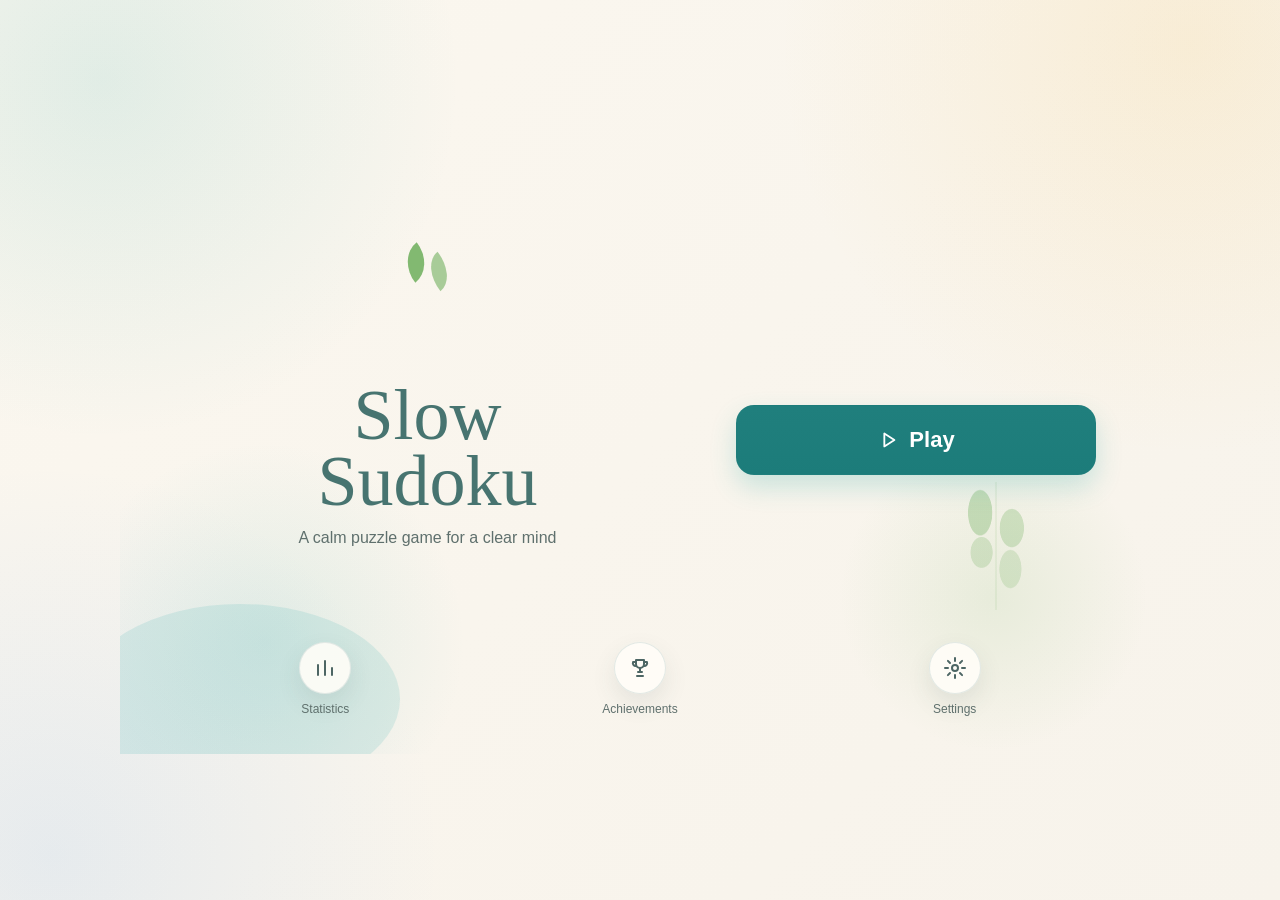
==== commit dfb341e6: "Add files via upload" ====
--- a/index.html
+++ b/index.html
@@ -3,197 +3,172 @@
 <head>
   <meta charset="utf-8">
   <meta name="viewport" content="width=device-width, initial-scale=1, viewport-fit=cover">
-  <meta name="theme-color" content="#806fff">
-  <meta name="description" content="Крестики Нолики Хаос — четыре режима любимой игры: классический, стратегический, бесконечный и исчезающий.">
-  <title>Крестики Нолики Хаос</title>
-  <link rel="icon" href="assets/icons/star.png" type="image/png">
-  <link rel="stylesheet" href="style.css">
+  <meta name="theme-color" content="#f7f3eb">
+  <title>Судоку без спешки</title>
+  <link rel="icon" type="image/svg+xml" href="data:image/svg+xml,%3Csvg xmlns='http://www.w3.org/2000/svg' viewBox='0 0 64 64'%3E%3Crect width='64' height='64' rx='14' fill='%23f7f3eb'/%3E%3Cellipse cx='25' cy='31' rx='8' ry='17' transform='rotate(-18 25 31)' fill='%2382b971'/%3E%3Cellipse cx='42' cy='34' rx='8' ry='17' transform='rotate(18 42 34)' fill='%2353aaa8'/%3E%3C/svg%3E">
+  <link rel="stylesheet" href="style.css?v=20260912-iframe-layout-v14">
 </head>
-<body>
-  <div class="app" id="app">
-    <div class="sky-decor" aria-hidden="true">
-      <img class="cloud cloud-left" src="assets/effects/cloud-left.png" alt="">
-      <img class="cloud cloud-right" src="assets/effects/cloud-right.png" alt="">
-      <span class="spark spark-a">✦</span><span class="spark spark-b">✦</span><span class="spark spark-c">✦</span>
-    </div>
+<body class="is-booting" aria-busy="true">
+  <div class="app-shell" inert aria-hidden="true">
+    <header class="topbar">
+      <button class="ghost-button topbar-button" id="backButton" type="button" hidden>Назад</button>
+      <div class="brand-block" aria-hidden="true">
+        <span class="leaf-mark"></span>
+        <span>Судоку без спешки</span>
+      </div>
+      <button class="ghost-button topbar-button" id="settingsButton" type="button" aria-haspopup="dialog">Настройки</button>
+    </header>
 
-    <section class="screen screen-home is-active" id="homeScreen" aria-labelledby="gameLogo">
-      <button class="icon-btn settings-btn" type="button" data-action="settings" aria-label="Настройки">
-        <img src="assets/icons/settings.png" alt="">
-      </button>
-      <button class="secondary-btn home-themes-btn" type="button" data-action="themes" aria-label="Открыть темы">
-        <img src="assets/icons/sparkles.png" alt=""><span>Темы</span>
-      </button>
-      <div class="home-inner">
-        <div class="logo" id="gameLogo" aria-label="Крестики Нолики Хаос">
-          <span class="logo-top">Крестики</span>
-          <span class="logo-mid">Нолики</span>
-          <span class="logo-chaos">ХАОС</span>
+    <main class="screen-host">
+      <section class="screen menu-screen" id="menuScreen">
+        <div class="main-menu-panel">
+          <div class="menu-leaf" aria-hidden="true"></div>
+          <div class="menu-copy">
+            <h1><span>Судоку</span><span>без спешки</span></h1>
+            <p>Спокойная игра для ясного ума и хорошего настроения</p>
+          </div>
+          <div class="main-actions">
+            <button class="primary-button big-button" id="playButton" type="button">Играть</button>
+            <button class="ghost-button continue-card" id="continueButton" type="button" hidden>
+              <span>Продолжить</span>
+              <small id="continueInfo">Сохранённая партия</small>
+            </button>
+          </div>
+          <div class="menu-shortcuts" aria-label="Дополнительные разделы">
+            <button id="statsButton" type="button" class="round-action">
+              <span class="ui-icon icon-stats" aria-hidden="true"></span>
+              <span>Статистика</span>
+            </button>
+            <button id="achievementsButton" type="button" class="round-action">
+              <span class="ui-icon icon-trophy" aria-hidden="true"></span>
+              <span>Достижения</span>
+            </button>
+            <button id="menuSettingsButton" type="button" class="round-action" aria-haspopup="dialog">
+              <span class="ui-icon icon-settings" aria-hidden="true"></span>
+              <span>Настройки</span>
+            </button>
+          </div>
         </div>
-        <button class="primary-btn play-btn" id="playBtn" type="button">
-          <img src="assets/icons/play.png" alt=""><span>Играть</span>
-        </button>
-        <button class="pet-home-card" id="petHomeButton" type="button" data-nav="pet" aria-label="Открыть экран Кошечки Хаос">
-          <img id="petHomeImage" src="assets/pet/cat-normal.png" alt="Кошечка Хаос">
-          <span><b>Кошечка Хаос</b><small id="petHomeGift">До подарка: 10 лапок</small></span>
-        </button>
-      </div>
-    </section>
+      </section>
 
-    <section class="screen" id="modesScreen" aria-labelledby="modesTitle">
-      <header class="topbar screen-header">
-        <button class="icon-btn" type="button" data-nav="home" aria-label="Назад"><img src="assets/icons/back.png" alt=""></button>
-        <div class="selected-theme-chip" id="modeThemeChip"></div>
-        <button class="icon-btn" type="button" data-action="settings" aria-label="Настройки"><img src="assets/icons/settings.png" alt=""></button>
-      </header>
-      <div class="screen-content mode-content">
-        <p class="mini-label">Крестики Нолики Хаос</p>
-        <h1 class="screen-title" id="modesTitle">Выберите режим</h1>
-        <div class="mode-grid" id="modeGrid">
-          <article class="mode-card mode-classic">
-            <button class="mode-card__button" type="button" data-mode="classic">
-              <img class="mode-card__image" src="assets/modes/classic-mode.webp" alt="Классическое поле 3 на 3 с победной линией">
-              <span class="mode-card__content"><span class="mode-card__title">Классические</span><span class="mode-card__description">Соберите 3 в ряд</span></span>
-            </button>
-          </article>
-          <article class="mode-card mode-strategic">
-            <button class="mode-card__button" type="button" data-mode="strategic">
-              <img class="mode-card__image" src="assets/modes/strategic-mode.webp" alt="Стратегическое поле из девяти связанных малых полей">
-              <span class="mode-card__content"><span class="mode-card__title">Стратегические</span><span class="mode-card__description">Побеждайте на малых полях</span></span>
-            </button>
-          </article>
-          <article class="mode-card mode-infinite">
-            <button class="mode-card__button" type="button" data-mode="infinite">
-              <img class="mode-card__image" src="assets/modes/infinite-mode.webp" alt="Большое поле с подсвеченной линией из пяти знаков">
-              <span class="mode-card__content"><span class="mode-card__title">Бесконечные</span><span class="mode-card__description">Соберите 5 подряд</span></span>
-            </button>
-          </article>
-          <article class="mode-card mode-disappearing">
-            <button class="mode-card__button" type="button" data-mode="disappearing">
-              <img class="mode-card__image" src="assets/modes/disappearing-mode.webp" alt="Поле с растворяющимся старым знаком">
-              <span class="mode-card__content"><span class="mode-card__title">Исчезающие</span><span class="mode-card__description">Четвёртый знак удаляет первый</span></span>
-            </button>
-          </article>
+      <section class="screen level-screen" id="levelScreen" hidden>
+        <div class="level-heading">
+          <div>
+            <p class="eyebrow">Варианты уровней</p>
+            <h2>Выберите режим</h2>
+          </div>
+          <p>Нет спешки. Есть логика, тишина и удовольствие.</p>
         </div>
-      </div>
-    </section>
+        <div class="mode-grid" id="modeGrid"></div>
+      </section>
 
-    <section class="screen pet-screen" id="petScreen" aria-labelledby="petTitle">
-      <header class="topbar screen-header">
-        <button class="icon-btn" type="button" data-nav="home" aria-label="Назад"><img src="assets/icons/back.png" alt=""></button>
-        <div class="pet-heading"><p class="mini-label">Постоянный питомец</p><h1 id="petTitle">Кошечка Хаос</h1></div>
-        <button class="icon-btn" type="button" data-action="settings" aria-label="Настройки"><img src="assets/icons/settings.png" alt=""></button>
-      </header>
-      <div class="pet-content">
-        <div class="pet-stage" aria-live="polite">
-          <div class="pet-heart" id="petHeart" aria-hidden="true">♥</div>
-          <div class="pet-figure" id="petFigure" data-mood="normal">
-            <img class="pet-character" id="petCharacter" src="assets/pet/cat-normal.png" alt="Кошечка Хаос">
+      <section class="screen game-screen" id="gameScreen" hidden>
+        <aside class="game-info">
+          <div class="mode-copy">
+            <span class="mode-icon mode-icon-diagonal" id="modeIcon" aria-hidden="true"></span>
+            <div>
+              <h2 id="modeTitle">Судоку</h2>
+              <p class="difficulty-chip" id="modeEyebrow">Режим</p>
+              <p class="mode-legend" id="modeLegend" hidden></p>
+            </div>
+            <p id="modeDescription">Заполните поле числами.</p>
           </div>
-          <p class="pet-reaction" id="petReaction">Я всегда рядом!</p>
-        </div>
-        <div class="pet-dashboard">
-          <section class="pet-panel pet-progress-panel" aria-label="Дружба">
-            <div class="pet-level"><b id="petLevel">Уровень дружбы: 1</b><span id="petPointsLabel">Лапки: 0 из 10</span></div>
-            <div class="progress-bar pet-progress"><span id="petProgressBar"></span></div>
-            <div class="pet-vitals" aria-label="Состояние питомца">
-              <div class="pet-vital"><div><span>Сытость</span><b id="petHungerLabel">80 из 100</b></div><div class="progress-bar pet-vital-bar"><span id="petHungerBar"></span></div></div>
-              <div class="pet-vital"><div><span>Настроение</span><b id="petMoodLabel">75 из 100</b></div><div class="progress-bar pet-vital-bar"><span id="petMoodBar"></span></div></div>
+
+          <div class="stats-grid">
+            <div class="stat-card stat-time">
+              <span>Время</span>
+              <strong id="timerText">00:00</strong>
             </div>
-            <button class="pet-chest" id="petChestButton" type="button" data-pet-action="chest" disabled>
-              <img id="petChestImage" src="assets/pet/chest-closed.png" alt=""><span id="petChestLabel">Сундук заботы пока не готов</span>
-            </button>
-          </section>
-          <section class="pet-panel">
-            <h2>Задание дня</h2>
-            <p id="petQuestText"></p>
-            <div class="progress-bar"><span id="petQuestProgress"></span></div>
-            <small id="petQuestLabel"></small>
-            <button class="secondary-btn pet-daily-game-btn" id="petDailyGameButton" type="button" data-pet-action="puzzle" aria-label="Игра дня">
-              <span>Игра дня</span><small id="petDailyGameStatus">Награда доступна</small>
-            </button>
-          </section>
-          <section class="pet-panel">
-            <h2>Угощения</h2>
-            <div class="pet-food-grid" id="petFoodGrid"></div>
-            <div class="pet-actions">
-              <button class="primary-btn pet-action-btn" id="petFeedButton" type="button" data-pet-action="feed">Покормить</button>
-              <button class="secondary-btn pet-action-btn" type="button" data-pet-action="pet">Погладить</button>
+            <div class="stat-card stat-errors">
+              <span>Ошибки</span>
+              <strong id="mistakesText">0</strong>
             </div>
-             <button class="secondary-btn pet-rewarded" id="petRewardedButton" type="button" data-pet-action="rewarded" hidden>Посмотреть рекламу — получить печенье и +2 лапки</button>
-          </section>
-      <section class="pet-panel">
-        <h2>Настроения</h2>
-        <div class="pet-mood-preview" id="petMoodPreview" aria-live="polite" aria-label="Выбранное настроение"></div>
-        <div class="pet-moods" id="petMoods"></div>
+            <div class="stat-card stat-hints">
+              <span>Подсказки</span>
+              <strong id="hintsText">3</strong>
+            </div>
+            <div class="stat-card stat-progress">
+              <span>Прогресс</span>
+              <strong id="progressText">0%</strong>
+            </div>
+          </div>
+
+          <div class="progress-track" id="progressTrack" role="progressbar" aria-label="Прогресс решения" aria-valuemin="0" aria-valuemax="100" aria-valuenow="0">
+            <span id="progressFill"></span>
+          </div>
+
+          <div class="tools-panel">
+            <button id="newPuzzleButton" type="button">Новая</button>
+            <button id="pauseButton" type="button">Пауза</button>
+            <button id="hintButton" type="button">Подсказка</button>
+            <button id="tutorialButton" type="button">Как играть</button>
+            <button id="undoButton" type="button">Отмена</button>
+            <button id="eraseButton" type="button">Стереть</button>
+            <button id="notesButton" type="button" aria-pressed="false">Заметки</button>
+          </div>
+          <p class="tip-text" id="tipText" aria-live="polite">Выберите клетку, затем число.</p>
+        </aside>
+
+        <section class="board-zone" aria-label="Игровое поле">
+          <div class="board-wrap">
+            <div class="sudoku-board" id="board" aria-label="Сетка судоку"></div>
+          </div>
+          <div class="number-pad" id="numberPad" aria-label="Цифры"></div>
+        </section>
       </section>
-        </div>
-      </div>
-    </section>
-
-    <section class="screen" id="setupScreen" aria-labelledby="setupTitle">
-      <header class="topbar screen-header">
-        <button class="icon-btn" type="button" data-nav="modes" aria-label="Назад"><img src="assets/icons/back.png" alt=""></button>
-        <div class="selected-theme-chip" id="setupThemeChip"></div>
-        <button class="icon-btn" type="button" data-action="settings" aria-label="Настройки"><img src="assets/icons/settings.png" alt=""></button>
-      </header>
-      <div class="screen-content setup-content">
-        <img class="setup-art" id="setupArt" src="assets/modes/classic.png" alt="">
-        <h1 id="setupTitle">Классические</h1>
-        <p class="setup-description" id="setupDescription"></p>
-        <fieldset class="choice-group">
-          <legend>Соперник</legend>
-          <button class="choice-card is-selected" type="button" data-opponent="bot">
-            <img src="assets/icons/bot.png" alt=""><span><b>Против компьютера</b><small>Три уровня сложности</small></span>
-          </button>
-          <button class="choice-card" type="button" data-opponent="friend">
-            <img src="assets/icons/players.png" alt=""><span><b>С другом</b><small>На одном устройстве</small></span>
-          </button>
-        </fieldset>
-        <fieldset class="difficulty-group" id="difficultyGroup">
-          <legend>Сложность</legend>
-          <div class="segmented">
-            <button type="button" data-difficulty="easy">Легко</button>
-            <button class="is-selected" type="button" data-difficulty="medium">Средне</button>
-            <button type="button" data-difficulty="hard">Сложно</button>
-          </div>
-        </fieldset>
-        <button class="primary-btn start-match-btn" id="startMatchBtn" type="button" aria-label="Начать">Начать</button>
-      </div>
-    </section>
-
-    <section class="screen game-screen" id="gameScreen" aria-labelledby="gameTitle">
-      <header class="topbar game-topbar screen-header">
-        <button class="icon-btn" type="button" data-action="leave-game" aria-label="Назад"><img src="assets/icons/back.png" alt=""></button>
-        <div class="game-heading"><h1 id="gameTitle">Классические</h1><div class="turn-chip" id="turnChip" aria-live="polite"></div></div>
-        <button class="icon-btn" type="button" data-action="settings" aria-label="Настройки"><img src="assets/icons/settings.png" alt=""></button>
-      </header>
-      <div class="game-body">
-        <div class="score-strip" id="scoreStrip"></div>
-        <p class="mode-hint" id="modeHint"></p>
-        <div class="board-shell" id="boardShell">
-          <div id="boardHost"></div>
-          <canvas id="infiniteCanvas" tabindex="0" role="application" aria-label="Бесконечное поле крестиков-ноликов. Стрелками выберите клетку, Enter или пробел поставьте знак"></canvas>
-        </div>
-        <div class="canvas-tools" id="canvasTools" aria-label="Управление бесконечным полем">
-          <button class="icon-btn" type="button" data-canvas="zoom-in" aria-label="Увеличить"><img src="assets/icons/zoom-in.png" alt=""></button>
-          <button class="icon-btn" type="button" data-canvas="zoom-out" aria-label="Уменьшить"><img src="assets/icons/zoom-out.png" alt=""></button>
-          <button class="icon-btn" type="button" data-canvas="center" aria-label="К последнему ходу"><img src="assets/icons/center.png" alt=""></button>
-        </div>
-        <div class="game-actions">
-          <button class="secondary-btn" type="button" data-action="restart"><img src="assets/icons/restart.png" alt="">Заново</button>
-          <button class="secondary-btn" type="button" data-action="rules"><img src="assets/icons/tip.png" alt="">Правила</button>
-          <button class="secondary-btn" type="button" data-action="menu"><img src="assets/icons/home.png" alt="">Меню</button>
-        </div>
-      </div>
-    </section>
+    </main>
   </div>
 
-  <div class="modal-layer" id="modalLayer" aria-hidden="true">
-    <div class="modal-backdrop" data-action="modal-backdrop"></div>
-    <section class="modal" id="modal" role="dialog" aria-modal="true" aria-labelledby="modalTitle"></section>
+  <div class="modal" id="settingsModal" role="dialog" aria-modal="true" aria-labelledby="settingsTitle" hidden>
+    <div class="modal-card settings-card">
+      <span class="modal-icon" id="settingsModalIcon" aria-hidden="true"></span>
+      <h2 id="settingsTitle">Настройки</h2>
+      <label class="toggle-line">
+        <input id="soundToggle" type="checkbox" checked>
+        <span>Звуковые сигналы</span>
+      </label>
+      <label class="toggle-line">
+        <input id="autoCheckToggle" type="checkbox" checked>
+        <span>Проверять ошибки сразу</span>
+      </label>
+      <label class="toggle-line">
+        <input id="highlightToggle" type="checkbox" checked>
+        <span>Подсвечивать связанные клетки</span>
+      </label>
+      <fieldset class="settings-group">
+        <legend id="textScaleLegend">Размер текста</legend>
+        <label class="scale-option">
+          <input type="radio" name="textScale" value="normal" checked>
+          <span data-text-scale-label="normal">Обычный</span>
+          <small>100%</small>
+        </label>
+        <label class="scale-option">
+          <input type="radio" name="textScale" value="large">
+          <span data-text-scale-label="large">Крупный</span>
+          <small>115%</small>
+        </label>
+        <label class="scale-option">
+          <input type="radio" name="textScale" value="xlarge">
+          <span data-text-scale-label="xlarge">Очень крупный</span>
+          <small>130%</small>
+        </label>
+      </fieldset>
+      <div class="modal-actions">
+        <button id="resetProgressButton" class="danger-button" type="button">Сбросить прогресс</button>
+        <button id="closeSettingsButton" class="primary-button" type="button">Готово</button>
+      </div>
+    </div>
   </div>
-  <div class="toast" id="toast" role="status" aria-live="polite"></div>
-  <script src="script.js"></script>
+
+  <div class="modal" id="messageModal" role="dialog" aria-modal="true" aria-labelledby="messageTitle" hidden>
+    <div class="modal-card">
+      <span class="modal-icon" id="messageModalIcon" aria-hidden="true"></span>
+      <h2 id="messageTitle">Пауза</h2>
+      <div class="message-text" id="messageText">Игра приостановлена.</div>
+      <div class="modal-actions" id="messageActions"></div>
+    </div>
+  </div>
+
+  <script src="game.js?v=20260912-iframe-layout-v14"></script>
 </body>
 </html>
--- a/style.css
+++ b/style.css
@@ -1,1110 +1,3772 @@
 :root {
   color-scheme: light;
-  --ink: #332b7b;
-  --muted: #746fab;
-  --violet: #7660f3;
-  --violet-dark: #5544d8;
-  --blue: #35a4f2;
-  --pink: #ff6fa7;
-  --surface: rgba(255,255,255,.78);
-  --surface-strong: rgba(255,255,255,.94);
-  --line: rgba(111,91,231,.2);
-  --shadow: 0 18px 50px rgba(76,65,171,.2);
-  --cell: rgba(238,242,255,.9);
-  --p1: #159bf0;
-  --p2: #ff5f8f;
-  font-family: Inter, ui-rounded, "SF Pro Rounded", "Segoe UI", system-ui, sans-serif;
-}
-
-*, *::before, *::after { box-sizing: border-box; }
-html, body { width: 100%; max-width: 100%; min-width: 0; min-height: 100%; margin: 0; }
-html { overflow-x: clip; }
+  --background: #f7f3eb;
+  --surface: #fffdf8;
+  --surface-secondary: #f3f0e9;
+  --text-primary: #263b3a;
+  --text-secondary: #5f706d;
+  --accent: #1c7c7a;
+  --accent-hover: #166f6d;
+  --accent-soft: #dff3f1;
+  --blue: #5b9dee;
+  --blue-soft: #e8f2ff;
+  --green: #82b971;
+  --green-soft: #edf6e9;
+  --yellow: #f4bd4f;
+  --yellow-soft: #fff5d9;
+  --coral: #ef8174;
+  --coral-soft: #ffe8e4;
+  --border: #dce5e2;
+  --shadow: 0 16px 45px rgba(61, 83, 79, 0.12);
+  --soft-shadow: 0 10px 24px rgba(61, 83, 79, 0.1);
+  --radius-xl: 28px;
+  --radius-lg: 22px;
+  --radius-md: 16px;
+  --radius-sm: 12px;
+  --speed: 160ms ease;
+  --ui-font-scale: 1;
+  font-family: Inter, "Segoe UI", Arial, sans-serif;
+}
+
+:root[data-text-scale="large"] {
+  --ui-font-scale: 1.15;
+}
+
+:root[data-text-scale="xlarge"] {
+  --ui-font-scale: 1.3;
+}
+
+* {
+  box-sizing: border-box;
+}
+
+[hidden] {
+  display: none !important;
+}
+
+html,
 body {
-  min-height: 100dvh;
-  color: var(--ink);
-  background:
-    radial-gradient(circle at 15% 8%, rgba(255,255,255,.9), transparent 26%),
-    radial-gradient(circle at 88% 38%, rgba(255,208,244,.62), transparent 30%),
-    linear-gradient(165deg, #f8f1ff 0%, #d7e9ff 50%, #f4d8ff 100%);
-  -webkit-tap-highlight-color: transparent;
-  touch-action: manipulation;
-}
-body.modal-open { overflow: hidden; }
-button { font: inherit; color: inherit; }
-button, [role="button"] { -webkit-user-select: none; user-select: none; }
-.app, #modalLayer { -webkit-user-select: none; user-select: none; }
-.app input, .app textarea, .app select, .app [contenteditable]:not([contenteditable="false"]),
-#modalLayer input, #modalLayer textarea, #modalLayer select, #modalLayer [contenteditable]:not([contenteditable="false"]) {
-  -webkit-user-select: text;
-  user-select: text;
-}
-button:focus-visible { outline: 4px solid rgba(43,169,255,.55); outline-offset: 3px; }
-button:disabled { cursor: not-allowed; opacity: .55; }
-img { display: block; max-width: 100%; }
-[hidden] { display: none !important; }
-
-.app { position: relative; width: 100%; max-width: 100%; min-height: 100vh; min-height: 100dvh; overflow-x: clip; isolation: isolate; }
-.app::before {
-  content: ""; position: absolute; inset: 0; z-index: -3;
-  background:
-    radial-gradient(circle at 22% 18%, rgba(106,194,255,.18), transparent 25%),
-    radial-gradient(circle at 82% 68%, rgba(163,99,255,.18), transparent 32%),
-    linear-gradient(180deg, rgba(255,255,255,.38), rgba(128,104,240,.08));
-}
-.sky-decor { position: fixed; inset: 0; z-index: -1; pointer-events: none; overflow: hidden; }
-.cloud { position: absolute; width: min(54vw, 440px); opacity: .78; filter: drop-shadow(0 12px 20px rgba(89,147,224,.16)); }
-.cloud-left { left: -8%; bottom: -2%; }
-.cloud-right { right: -10%; bottom: -1%; }
-.spark { position: absolute; color: white; text-shadow: 0 0 14px #b778ff; animation: twinkle 2.4s ease-in-out infinite; }
-.spark-a { left: 8%; top: 20%; font-size: 28px; }
-.spark-b { right: 12%; top: 16%; font-size: 20px; animation-delay: -.8s; }
-.spark-c { right: 7%; bottom: 24%; font-size: 34px; animation-delay: -1.4s; }
-
-.screen { position: absolute; inset: 0; display: none; width: 100%; max-width: 100%; min-width: 0; min-height: 100vh; min-height: 100dvh; padding: max(12px, env(safe-area-inset-top)) max(12px, env(safe-area-inset-right)) max(12px, env(safe-area-inset-bottom)) max(12px, env(safe-area-inset-left)); overflow-x: clip; overflow-y: auto; overscroll-behavior: contain; }
-.screen.is-active { display: block; animation: screen-in .24s ease both; }
-.screen-content { width: min(100%, 760px); margin: 0 auto; padding: 8px 0 28px; }
-.topbar { width: min(100%, 760px); height: 76px; margin: 0 auto; display: grid; grid-template-columns: 58px 1fr 58px; gap: 10px; align-items: center; }
-
-.icon-btn { border: 0; padding: 0; width: 52px; height: 52px; display: grid; place-items: center; border-radius: 50%; background: transparent; cursor: pointer; transition: transform .13s ease, filter .13s ease; }
-.icon-btn img { width: 100%; height: 100%; object-fit: contain; filter: drop-shadow(0 8px 10px rgba(72,55,181,.16)); }
-.icon-btn:hover { transform: translateY(-2px) scale(1.04); }
-.icon-btn:active { transform: scale(.93); }
-.settings-btn { position: absolute; z-index: 5; right: max(18px, env(safe-area-inset-right)); top: max(16px, env(safe-area-inset-top)); }
-
-.screen-home { overflow-x: clip; overflow-y: auto; }
-.home-inner { width: min(100%, 760px); min-height: calc(100vh - 24px); min-height: calc(100dvh - 24px); margin: auto; display: flex; flex-direction: column; align-items: center; justify-content: center; padding: 64px 0 18px; }
-.mini-label { margin: 0 0 10px; color: var(--muted); font-weight: 800; font-size: 13px; letter-spacing: .1em; text-transform: uppercase; }
-
-.logo { position: relative; margin: clamp(8px, 2vh, 24px) 0 16px; text-align: center; transform: rotate(-2deg); filter: drop-shadow(0 9px 0 rgba(89,66,202,.15)); }
-.logo span { display: block; font-weight: 1000; line-height: .88; letter-spacing: -.055em; -webkit-text-stroke: 5px white; paint-order: stroke fill; text-shadow: 0 5px 0 rgba(50,116,218,.32); }
-.logo-top { font-size: clamp(52px, 10vw, 82px); color: #168ee9; }
-.logo-mid { font-size: clamp(52px, 10vw, 82px); color: #ff5f8e; }
-.logo-chaos { width: fit-content; margin: 10px auto 0; padding: 7px 20px; color: #fff; font-size: clamp(20px, 4vw, 32px); letter-spacing: .2em !important; -webkit-text-stroke: 0 !important; text-shadow: 0 3px 0 rgba(54,34,150,.45) !important; background: linear-gradient(135deg,#7f62ff,#4daef5); border: 3px solid white; border-radius: 18px; box-shadow: 0 8px 20px rgba(86,58,205,.28); }
-
-.primary-btn, .secondary-btn { border: 0; cursor: pointer; font-weight: 900; transition: transform .13s ease, filter .13s ease, box-shadow .13s ease; }
-.primary-btn { min-height: 64px; padding: 12px 38px; color: white; font-size: 21px; border: 3px solid rgba(255,255,255,.8); border-radius: 24px; background: linear-gradient(180deg,#9b7cff 0%,#6552e8 70%,#5543cf 100%); box-shadow: inset 0 3px 2px rgba(255,255,255,.4), 0 12px 0 #4737bd, 0 18px 28px rgba(69,55,187,.32); text-shadow: 0 2px 0 rgba(50,38,146,.45); }
-.primary-btn:hover { transform: translateY(-2px); filter: brightness(1.06); }
-.primary-btn:active { transform: translateY(7px); box-shadow: inset 0 3px 2px rgba(255,255,255,.35), 0 4px 0 #4737bd, 0 8px 14px rgba(69,55,187,.28); }
-.play-btn { display: flex; align-items: center; justify-content: center; gap: 4px; width: min(310px, 78vw); min-height: 78px; font-size: 28px; }
-.play-btn img { width: 52px; margin-left: -18px; }
-
-h1 { margin: 0; font-size: clamp(28px, 6vw, 46px); line-height: 1.05; letter-spacing: -.03em; }
-.selected-theme-chip { justify-self: center; min-width: 130px; max-width: 260px; height: 48px; padding: 5px 12px 5px 6px; display: flex; align-items: center; justify-content: center; gap: 8px; border: 2px solid rgba(255,255,255,.85); border-radius: 20px; background: var(--surface); box-shadow: 0 8px 20px rgba(73,61,168,.12); font-size: 13px; font-weight: 900; overflow: hidden; }
-.selected-theme-chip img { width: 34px; height: 36px; border-radius: 10px; object-fit: cover; }
-.mode-content { text-align: center; }
-.mode-grid { margin: 22px auto 0; display: grid; grid-template-columns: repeat(2, minmax(0,1fr)); gap: clamp(12px, 3vw, 22px); width: min(100%, 650px); }
-.mode-card { position: relative; aspect-ratio: 1/1.03; min-height: 0; padding: 0; overflow: hidden; border: 3px solid rgba(255,255,255,.9); border-radius: 30px; background: rgba(255,255,255,.65); box-shadow: var(--shadow); cursor: pointer; transition: transform .18s ease, box-shadow .18s ease; }
-.mode-card::after { content: ""; position: absolute; inset: 0; background: linear-gradient(180deg,transparent 38%,rgba(48,34,127,.76) 100%); pointer-events: none; }
-.mode-card:hover { transform: translateY(-5px) scale(1.025); box-shadow: 0 0 0 3px rgba(90,203,255,.72), 0 22px 46px rgba(76,65,171,.28); }
-.mode-card:active { transform: scale(.965); }
-.mode-card > img { width: 100%; height: 100%; object-fit: cover; opacity: .88; }
-.mode-card-copy { position: absolute; z-index: 2; left: 14px; right: 14px; bottom: 15px; color: white; text-align: left; text-shadow: 0 2px 8px rgba(32,18,100,.8); }
-.mode-card-copy b { display: block; font-size: clamp(17px, 3.6vw, 25px); }
-.mode-card-copy small { display: block; margin-top: 3px; font-size: clamp(10px, 2.2vw, 14px); line-height: 1.2; font-weight: 700; opacity: .92; }
-.mode-classic { background: linear-gradient(135deg,#d6f3ff,#9196ff); }
-.mode-strategic { background: linear-gradient(135deg,#9de7ff,#9588ff); }
-.mode-infinite { background: linear-gradient(135deg,#67d99a,#34a76d); }
-.mode-disappearing { background: linear-gradient(135deg,#ffb8d7,#b982ff); }
-.fade-token { position: absolute; z-index: 2; top: 18%; right: 17%; font-size: 58px; font-weight: 1000; color: rgba(255,255,255,.35); animation: fade-token 1.8s ease-in-out infinite; }
-
-.setup-content { width: min(100%, 590px); text-align: center; padding-bottom: 46px; }
-.setup-art { width: 118px; height: 118px; margin: 4px auto 10px; object-fit: contain; filter: drop-shadow(0 12px 20px rgba(63,52,165,.18)); }
-.setup-description { min-height: 44px; margin: 8px auto 16px; color: var(--muted); font-weight: 700; }
-fieldset { margin: 12px 0; padding: 0; border: 0; }
-legend { width: 100%; margin-bottom: 8px; text-align: left; color: var(--muted); font-size: 13px; font-weight: 900; text-transform: uppercase; letter-spacing: .08em; }
-.choice-group { display: grid; grid-template-columns: 1fr 1fr; gap: 10px; }
-.choice-group legend { grid-column: 1/-1; }
-.choice-card { min-height: 92px; display: flex; align-items: center; gap: 8px; padding: 10px; text-align: left; border: 2px solid rgba(255,255,255,.9); border-radius: 22px; background: var(--surface); box-shadow: 0 8px 22px rgba(69,59,160,.12); cursor: pointer; }
-.choice-card img { width: 55px; height: 55px; object-fit: contain; }
-.choice-card b, .choice-card small { display: block; }
-.choice-card b { font-size: 14px; }
-.choice-card small { margin-top: 4px; color: var(--muted); font-size: 11px; font-weight: 700; }
-.choice-card.is-selected { border-color: #50c9ff; box-shadow: 0 0 0 3px rgba(87,205,255,.24), 0 8px 22px rgba(69,59,160,.14); background: rgba(255,255,255,.95); }
-.segmented { display: grid; grid-template-columns: repeat(3,1fr); padding: 5px; border: 2px solid rgba(255,255,255,.85); border-radius: 20px; background: rgba(255,255,255,.5); }
-.segmented button { min-height: 45px; border: 0; border-radius: 15px; background: transparent; color: var(--muted); font-weight: 900; cursor: pointer; }
-.segmented button.is-selected { color: white; background: linear-gradient(135deg,#7b61ee,#48aefa); box-shadow: 0 5px 12px rgba(78,78,196,.25); }
-.start-match-btn { width: min(100%, 320px); margin-top: 10px; }
-
-.game-screen { padding-left: max(8px,env(safe-area-inset-left)); padding-right: max(8px,env(safe-area-inset-right)); }
-.game-screen.is-active { display: flex; flex-direction: column; }
-.game-topbar { height: 68px; }
-.game-heading { text-align: center; min-width: 0; }
-.game-heading h1 { overflow: hidden; text-overflow: ellipsis; white-space: nowrap; font-size: clamp(19px, 4.5vw, 30px); }
-.turn-chip { min-height: 22px; margin-top: 3px; font-size: 13px; font-weight: 900; color: var(--violet); }
-.game-body { width: min(100%, 720px); height: auto; flex: 1 1 auto; margin: 0 auto; display: flex; flex-direction: column; align-items: center; min-height: 0; }
-.score-strip { width: min(100%, 500px); min-height: 44px; display: grid; grid-template-columns: repeat(3,1fr); gap: 7px; }
-.score-pill { display: flex; align-items: center; justify-content: center; gap: 5px; min-width: 0; padding: 6px 8px; border: 2px solid rgba(255,255,255,.82); border-radius: 16px; background: var(--surface); box-shadow: 0 7px 14px rgba(65,56,150,.09); font-size: 12px; font-weight: 900; }
-.score-pill > span { min-width: 0; }
-.score-pill > span:not(.token-mini) { overflow-wrap: anywhere; line-height: 1.1; text-align: center; }
-.score-pill .token-mini { flex: 0 0 auto; }
-.score-pill .token-mini { font-size: 21px; }
-.score-pill.is-turn { border-color: #59caff; box-shadow: 0 0 0 3px rgba(86,205,255,.2); }
-.mode-hint { min-height: 22px; margin: 7px 0 5px; color: var(--muted); font-size: 12px; font-weight: 800; text-align: center; }
-.board-shell { position: relative; flex: 1; width: min(100%, 620px); min-height: 0; display: grid; place-items: center; }
-#boardHost { width: 100%; height: 100%; display: grid; place-items: center; }
-
-.classic-board { width: min(76vw, 52vh, 440px); aspect-ratio: 1; display: grid; grid-template-columns: repeat(3,minmax(0,1fr)); grid-template-rows: repeat(3,minmax(0,1fr)); gap: clamp(7px, 1.5vw, 12px); padding: clamp(9px,2vw,16px); border: 3px solid rgba(255,255,255,.9); border-radius: 34px; background: linear-gradient(145deg,rgba(193,205,255,.75),rgba(159,184,255,.62)); box-shadow: inset 0 3px 8px rgba(255,255,255,.75), 0 20px 45px rgba(73,69,173,.2); }
-.classic-board .game-cell { min-width: 0; min-height: 0; padding: 0; }
-.classic-board[aria-label="Поле Классические"] .game-cell { font-size: clamp(32px, 9vw, 66px); }
-.game-cell { position: relative; display: grid; place-items: center; border: 2px solid rgba(255,255,255,.85); border-radius: clamp(15px,3.5vw,26px); background: linear-gradient(145deg,rgba(255,255,255,.9),rgba(218,226,255,.84)); box-shadow: inset 0 2px 6px white, 0 6px 12px rgba(73,77,170,.12); cursor: pointer; font-size: clamp(36px, 10vw, 70px); font-weight: 1000; line-height: 1; transition: transform .13s ease, filter .13s ease; }
-.game-cell:hover:not(:disabled) { transform: scale(1.04); filter: brightness(1.04); }
-.game-cell:active:not(:disabled) { transform: scale(.92); }
-.game-cell[data-player="X"] { color: var(--p1); text-shadow: 0 4px 0 rgba(15,101,190,.2); }
-.game-cell[data-player="O"] { color: var(--p2); text-shadow: 0 4px 0 rgba(196,55,106,.2); }
-.game-cell.has-token .token { animation: token-in .22s cubic-bezier(.2,1.6,.4,1) both; }
-.game-cell.is-winning { background: linear-gradient(145deg,#fff7cf,#ffd46e); box-shadow: 0 0 25px rgba(255,203,58,.85); }
-.game-cell.is-oldest { opacity: .56; border-style: dashed; animation: oldest-pulse 1.25s ease-in-out infinite; }
-.game-cell.is-oldest::after { content: "◷"; position: absolute; top: 5px; right: 7px; color: #7058df; font-size: 16px; }
-.game-cell.is-removing .token { animation: token-out .26s ease both; }
-
-.strategic-board { width: min(94vw, 57vh, 570px); aspect-ratio: 1; display: grid; grid-template-columns: repeat(3,minmax(0,1fr)); grid-template-rows: repeat(3,minmax(0,1fr)); gap: clamp(4px,1vw,8px); padding: clamp(5px,1vw,9px); border: 3px solid #6d6ddd; border-radius: 22px; background: rgba(101,96,204,.28); box-shadow: 0 18px 40px rgba(68,60,157,.2); }
-.mini-board { position: relative; display: grid; grid-template-columns: repeat(3,minmax(0,1fr)); grid-template-rows: repeat(3,minmax(0,1fr)); min-width: 0; min-height: 0; box-sizing: border-box; gap: 2px; padding: 4px; border: 3px solid rgba(86,83,181,.3); border-radius: 12px; background: rgba(255,255,255,.55); transition: opacity .16s ease, box-shadow .16s ease, border-color .16s ease; }
-.mini-board.is-inactive { opacity: .42; }
-.mini-board.is-active { border-color: #28c5ff; box-shadow: 0 0 0 3px rgba(47,196,255,.26), 0 0 20px rgba(58,185,255,.55); }
-.mini-board.is-active::before { content: "ХОД СЮДА"; position: absolute; z-index: 4; top: -11px; left: 50%; transform: translateX(-50%); padding: 1px 5px; color: white; background: #29aeea; border-radius: 6px; font-size: 7px; font-weight: 1000; white-space: nowrap; }
-.mini-cell { display: grid; place-items: center; min-width: 0; min-height: 0; aspect-ratio: 1; padding: 0; border: 0; border-radius: 4px; background: rgba(242,245,255,.95); cursor: pointer; font-size: clamp(10px, 2.8vw, 20px); font-weight: 1000; line-height: 1; }
-.mini-cell[data-player="X"] { color: var(--p1); }
-.mini-cell[data-player="O"] { color: var(--p2); }
-.mini-owner { position: absolute; z-index: 3; inset: 3px; display: grid; place-items: center; border-radius: 9px; background: rgba(240,242,255,.93); font-size: clamp(36px, 11vw, 88px); font-weight: 1000; }
-.mini-owner.x { color: var(--p1); }
-.mini-owner.o { color: var(--p2); }
-.mini-owner.draw { color: var(--muted); font-size: clamp(22px,6vw,50px); }
-.mini-board.is-winning { box-shadow: 0 0 24px #ffd94b; border-color: #ffd94b; }
-
-#infiniteCanvas { display: none; width: 100%; height: 100%; min-height: 280px; border: 3px solid rgba(255,255,255,.9); border-radius: 28px; background: rgba(238,245,255,.82); box-shadow: inset 0 2px 12px white, 0 16px 35px rgba(65,59,157,.18); touch-action: none; cursor: grab; }
-#infiniteCanvas:focus { outline: none; }
-#infiniteCanvas:focus-visible { outline: 4px solid rgba(43,169,255,.55); outline-offset: 3px; }
-#infiniteCanvas:active { cursor: grabbing; }
-.game-screen.is-infinite #boardHost { display: none; }
-.game-screen.is-infinite #infiniteCanvas { display: block; }
-.canvas-tools { display: none; gap: 4px; margin: 5px 0; }
-.game-screen.is-infinite .canvas-tools { display: flex; }
-.canvas-tools .icon-btn { width: 42px; height: 42px; }
-.game-actions { display: flex; justify-content: center; flex-wrap: wrap; gap: 7px; padding: 6px 0 max(12px,env(safe-area-inset-bottom)); }
-.secondary-btn { min-height: 42px; display: flex; align-items: center; justify-content: center; gap: 4px; padding: 6px 13px; border: 2px solid rgba(255,255,255,.85); border-radius: 15px; background: rgba(255,255,255,.72); box-shadow: 0 7px 15px rgba(65,56,150,.12); font-size: 12px; }
-.secondary-btn img { width: 29px; height: 29px; object-fit: contain; }
-.secondary-btn:hover { transform: translateY(-2px); }
-.secondary-btn:active { transform: scale(.94); }
-
-.modal-layer { position: fixed; z-index: 50; inset: 0; display: none; place-items: center; padding: max(18px,env(safe-area-inset-top)) 16px max(18px,env(safe-area-inset-bottom)); }
-.modal-layer.is-open { display: grid; }
-.modal-backdrop { position: absolute; inset: 0; background: rgba(47,36,116,.38); backdrop-filter: blur(8px); }
-.modal { position: relative; width: min(100%, 480px); max-height: min(86dvh,760px); overflow: auto; padding: 26px; text-align: center; border: 3px solid rgba(255,255,255,.9); border-radius: 32px; background: linear-gradient(160deg,rgba(255,255,255,.97),rgba(236,232,255,.96)); box-shadow: 0 28px 70px rgba(48,39,122,.38); animation: modal-in .24s cubic-bezier(.2,1.25,.35,1) both; }
-.modal h2 { margin: 0 0 10px; font-size: clamp(25px,6vw,38px); }
-.modal p { color: var(--muted); font-weight: 700; line-height: 1.45; }
-.modal-hero { width: 130px; height: 130px; margin: -6px auto 8px; object-fit: contain; }
-.modal-actions { display: grid; gap: 9px; margin-top: 18px; }
-.modal-actions .primary-btn { min-height: 56px; font-size: 18px; }
-.modal-actions .secondary-btn { min-height: 50px; font-size: 15px; }
-.modal-actions.two { grid-template-columns: 1fr 1fr; }
-.setting-list { margin: 16px 0; display: grid; gap: 9px; text-align: left; }
-.setting-row { min-height: 58px; display: flex; align-items: center; justify-content: space-between; gap: 12px; padding: 8px 13px; border: 2px solid rgba(109,89,216,.12); border-radius: 18px; background: rgba(255,255,255,.7); font-weight: 900; }
-.switch { width: 66px; height: 44px; padding: 3px; border: 0; border-radius: 23px; background: #c5c3d8; cursor: pointer; transition: background .18s ease; }
-.switch::after { content: ""; display: block; width: 38px; height: 38px; border-radius: 50%; background: white; box-shadow: 0 2px 7px rgba(49,41,107,.24); transition: transform .18s ease; }
-.switch[aria-checked="true"] { background: linear-gradient(135deg,#7962ef,#41b9f3); }
-.switch[aria-checked="true"]::after { transform: translateX(22px); }
-.rules-steps { display: grid; gap: 10px; margin: 16px 0; padding: 0; list-style: none; counter-reset: rules; text-align: left; }
-.rules-steps li { counter-increment: rules; min-height: 48px; display: flex; align-items: center; gap: 10px; color: var(--ink); font-weight: 800; }
-.rules-steps li::before { content: counter(rules); flex: 0 0 36px; width: 36px; height: 36px; display: grid; place-items: center; color: white; border-radius: 50%; background: linear-gradient(135deg,#8063f1,#45b5f2); box-shadow: 0 5px 12px rgba(88,76,192,.25); }
-.progress-bar { height: 12px; margin: 9px 0; overflow: hidden; border-radius: 10px; background: #dcdcf0; }
-.progress-bar > span { display: block; height: 100%; border-radius: inherit; background: linear-gradient(90deg,#8063f1,#4cc7f4); }
-.result-stats { display: grid; grid-template-columns: repeat(3,1fr); gap: 7px; margin: 14px 0; }
-.result-stats.result-stats-single { grid-template-columns: 1fr; }
-.result-stat { padding: 10px 5px; border-radius: 16px; background: rgba(255,255,255,.72); font-size: 11px; font-weight: 800; color: var(--muted); }
-.result-stat b { display: block; margin-top: 2px; color: var(--ink); font-size: 20px; }
-.confetti { position: absolute; inset: -20px auto auto 2.5%; width: 95%; height: 170px; object-fit: contain; pointer-events: none; animation: confetti-in 1.15s ease both; }
-.unlock-card { padding: 12px; border: 2px solid #61cfff; border-radius: 22px; background: rgba(255,255,255,.72); }
-.unlock-card img { width: 112px; height: 160px; margin: auto; border-radius: 18px; object-fit: cover; }
-.toast { position: fixed; z-index: 80; left: 50%; bottom: max(22px,env(safe-area-inset-bottom)); transform: translate(-50%,30px); min-width: 180px; max-width: calc(100% - 32px); padding: 12px 18px; opacity: 0; pointer-events: none; color: white; text-align: center; font-weight: 900; border-radius: 16px; background: rgba(57,45,133,.94); box-shadow: 0 12px 30px rgba(48,38,121,.28); transition: opacity .2s ease,transform .2s ease; }
-.toast.is-visible { opacity: 1; transform: translate(-50%,0); }
-.is-thinking .turn-chip::after { content: ""; display: inline-block; width: 12px; height: 12px; margin-left: 7px; vertical-align: -2px; border: 2px solid rgba(119,96,241,.25); border-top-color: #745cf0; border-radius: 50%; animation: spin .7s linear infinite; }
-
-@keyframes screen-in { from { opacity: 0; transform: translateY(8px) scale(.99); } }
-@keyframes modal-in { from { opacity: 0; transform: translateY(20px) scale(.94); } }
-@keyframes token-in { from { opacity: 0; transform: scale(.35) rotate(-12deg); } }
-@keyframes token-out { to { opacity: 0; transform: scale(.3) rotate(14deg); filter: blur(4px); } }
-@keyframes oldest-pulse { 50% { opacity: .38; box-shadow: 0 0 20px rgba(120,92,238,.55); } }
-@keyframes fade-token { 50% { opacity: .2; transform: scale(.82); } }
-@keyframes twinkle { 50% { opacity: .25; transform: scale(.7); } }
-@keyframes spin { to { transform: rotate(360deg); } }
-@keyframes confetti-in { 0% { opacity: 0; transform: translateY(-20px) scale(.8); } 20% { opacity: 1; } 100% { opacity: .18; transform: translateY(50px) scale(1.05); } }
-
-@media (max-height: 720px) {
-  .home-inner { min-height: 0; padding-top: 58px; }
-  .logo { margin: 5px 0 11px; }
-  .logo-top,.logo-mid { font-size: clamp(44px,9vw,62px); }
-  .play-btn { min-height: 64px; }
-  .mode-grid { margin-top: 12px; gap: 10px; width: min(100%,520px); }
-  .mode-card { border-radius: 23px; }
-  .setup-art { width: 88px; height: 88px; }
-  .setup-description { margin: 3px auto 8px; }
-  .choice-card { min-height: 72px; }
-  .choice-card img { width: 44px; height: 44px; }
-  .classic-board { width: min(72vw,46vh,370px); }
-  .strategic-board { width: min(92vw,52vh,470px); }
-  .pet-content { padding-bottom: 0; }
-  .pet-panel { padding: 12px; }
-  .pet-vitals { gap: 4px; margin: 5px 0; }
-  .pet-screen { overflow-y: clip; }
-  .pet-screen .pet-content { height: calc(100dvh - 100px - env(safe-area-inset-top) - env(safe-area-inset-bottom)); padding: 0; grid-template-columns: minmax(210px, .8fr) minmax(0, 1.4fr); gap: 10px; align-items: stretch; }
-  .pet-screen .pet-stage { position: static; height: 100%; align-content: center; padding: 8px; }
-  .pet-screen .pet-figure { width: min(100%, 300px); }
-  .pet-screen .pet-dashboard { height: 100%; gap: 8px; }
-}
-
-@media (orientation: landscape) and (min-width: 600px) and (max-width: 820px) and (min-height: 521px) and (max-height: 720px) {
-  .screen-home .home-inner {
-    min-height: calc(100dvh - 24px);
-    padding: 18px 0 8px;
-    justify-content: center;
-  }
-  .screen-home .home-inner > .logo { margin: 3px 0 7px; }
-  .screen-home .home-inner > .logo .logo-top,
-  .screen-home .home-inner > .logo .logo-mid { font-size: clamp(42px, 7vw, 56px); }
-  .screen-home .home-inner > .logo .logo-chaos { margin-top: 4px; padding: 4px 12px; font-size: clamp(18px, 2.5vw, 24px); border-width: 2px; border-radius: 14px; }
-  .screen-home .home-inner > .play-btn { min-height: 56px; padding: 7px 24px; font-size: 24px; }
-  .screen-home .home-inner > .play-btn:not(:active) { box-shadow: inset 0 3px 2px rgba(255,255,255,.4), 0 7px 0 #4737bd, 0 13px 20px rgba(69,55,187,.28); }
-  .screen-home .home-inner > .play-btn img { width: 40px; margin-left: -12px; }
-  .screen-home .home-inner > .pet-home-card { min-height: 58px; margin: 10px auto 3px; padding: 3px 10px 3px 3px; gap: 6px; }
-  .screen-home .home-inner > .pet-home-card img { width: 46px; height: 46px; }
-}
-
-@media (min-width: 900px) {
-  .screen-home::after { content: ""; position: absolute; z-index: -1; inset: 24px max(24px,calc((100vw - 820px)/2)); border: 1px solid rgba(255,255,255,.55); border-radius: 48px; background: rgba(255,255,255,.11); box-shadow: 0 30px 80px rgba(70,58,160,.13); backdrop-filter: blur(4px); }
-  .home-inner { padding-left: 30px; padding-right: 30px; }
-}
-
-@media (max-width: 380px) {
-  .screen { padding-left: 9px; padding-right: 9px; }
-  .topbar { grid-template-columns: 48px 1fr 48px; height: 64px; }
-  .icon-btn { width: 46px; height: 46px; }
-  .selected-theme-chip { min-width: 110px; font-size: 11px; }
-  .setup-content { padding-bottom: 0; }
-  .mode-card-copy { left: 10px; right: 10px; bottom: 11px; }
-  .choice-group { grid-template-columns: 1fr; }
-  .choice-group legend { grid-column: auto; }
-  .choice-card { min-height: 64px; }
-  .choice-card small { display: none; }
-  .game-actions { gap: 4px; }
-  .secondary-btn { padding: 4px 8px; font-size: 11px; }
-  .secondary-btn img { width: 25px; height: 25px; }
-}
-
-@media (max-width: 380px) and (max-height: 719px) and (orientation: portrait) {
-  #setupScreen .setup-content > .setup-art {
-    width: 76px;
-    height: 76px;
-    margin: 0 auto 6px;
-  }
-  #setupScreen .setup-content > .setup-description {
-    min-height: 32px;
-    margin: 1px auto 4px;
-    font-size: 13px;
-    line-height: 1.2;
-  }
-  #setupScreen .setup-content .start-match-btn {
-    min-height: 52px;
-    margin-top: 4px;
-    padding: 5px 16px;
-    font-size: 22px;
-  }
-}
-
-@media (prefers-reduced-motion: reduce) {
-  *,*::before,*::after { scroll-behavior: auto !important; animation-duration: .01ms !important; animation-iteration-count: 1 !important; transition-duration: .01ms !important; }
-}
-
-/* Adaptive mode cards and pet system */
-.topbar, .screen-content, .home-inner, .game-body, .pet-content,
-.mode-grid, .mode-card, .mode-card__button, .mode-card__content,
-.pet-stage, .pet-dashboard, .pet-panel { min-width: 0; min-height: 0; }
-
-.screen-header { position: sticky; z-index: 20; top: 0; width: min(100%, 1100px); padding-inline: 2px; border-radius: 24px; background: linear-gradient(180deg, rgba(244,240,255,.94), rgba(235,240,255,.76)); backdrop-filter: blur(10px); }
-.screen-title, .mode-card__title, .mode-card__description,
-.pet-panel, .pet-heading { overflow-wrap: anywhere; word-break: normal; hyphens: auto; }
-
-.mode-content { width: min(100%, 1100px); }
-.mode-content > .mini-label { margin-top: clamp(2px, 1dvh, 10px); }
-.mode-grid {
-  width: min(100%, 760px);
-  max-width: 1100px;
-  margin: clamp(12px, 2.4dvh, 24px) auto 0;
-  grid-template-columns: repeat(2, minmax(0, 1fr));
-  gap: clamp(8px, 2.5vw, 20px);
-  justify-content: center;
-}
-.mode-card {
-  width: 100%;
-  max-width: 270px;
-  aspect-ratio: 1 / 1;
-  justify-self: center;
-  border-radius: clamp(18px, 5vw, 30px);
-  overflow: visible;
-  background: transparent;
-  box-shadow: none;
-}
-.mode-card:hover { transform: none; box-shadow: none; }
-.mode-card::after { display: none; }
-.mode-card__button {
-  position: relative;
   width: 100%;
   height: 100%;
+  margin: 0;
+  overflow: hidden;
+}
+
+/* Keep the static fallback markup unavailable until SDK language, saves and UI are ready. */
+body.is-booting .app-shell {
+  visibility: hidden;
+  opacity: 0;
+  pointer-events: none;
+}
+
+/* The whole iframe is a game surface: browser selection/callouts are never useful here. */
+body,
+.app-shell,
+.modal {
+  -webkit-touch-callout: none;
+  -webkit-user-select: none;
+  user-select: none;
+}
+
+img,
+svg {
+  -webkit-user-drag: none;
+  user-drag: none;
+}
+
+body {
+  background:
+    radial-gradient(circle at 8% 9%, rgba(53, 170, 168, 0.13), transparent 25%),
+    radial-gradient(circle at 93% 5%, rgba(244, 189, 79, 0.15), transparent 28%),
+    radial-gradient(circle at 4% 95%, rgba(91, 157, 238, 0.12), transparent 26%),
+    linear-gradient(135deg, #fbf7ef 0%, var(--background) 100%);
+  color: var(--text-primary);
+  font-size: calc(16px * var(--ui-font-scale));
+}
+
+button,
+input {
+  font: inherit;
+}
+
+button {
+  min-height: 44px;
+  border: 1px solid var(--border);
+  border-radius: var(--radius-sm);
+  background: var(--surface);
+  color: var(--text-primary);
+  cursor: pointer;
+  transition:
+    background-color var(--speed),
+    border-color var(--speed),
+    color var(--speed),
+    box-shadow var(--speed),
+    transform 120ms ease;
+}
+
+button:hover {
+  border-color: color-mix(in srgb, var(--accent), var(--border) 35%);
+  box-shadow: 0 10px 22px rgba(53, 170, 168, 0.12);
+}
+
+button:active {
+  transform: translateY(1px);
+}
+
+button:disabled {
+  cursor: not-allowed;
+  opacity: 0.48;
+  box-shadow: none;
+}
+
+button:focus-visible,
+input:focus-visible {
+  outline: 3px solid rgba(53, 170, 168, 0.35);
+  outline-offset: 2px;
+}
+
+h1,
+h2,
+h3,
+p {
+  margin: 0;
+}
+
+.app-shell {
+  position: relative;
+  display: grid;
+  grid-template-rows: auto 1fr;
+  width: min(1600px, 100vw);
+  height: 100dvh;
+  margin: 0 auto;
+  padding:
+    max(10px, env(safe-area-inset-top))
+    max(12px, env(safe-area-inset-right))
+    max(12px, env(safe-area-inset-bottom))
+    max(12px, env(safe-area-inset-left));
+  overflow: hidden;
+}
+
+.topbar {
+  position: relative;
+  z-index: 2;
+  display: grid;
+  grid-template-columns: minmax(72px, 110px) 1fr minmax(92px, 126px);
+  align-items: center;
+  gap: 10px;
+  min-height: 50px;
+}
+
+.topbar-button {
+  justify-self: start;
+  min-height: 44px;
+  padding: 0 14px;
+  background: rgba(255, 253, 248, 0.82);
+  backdrop-filter: blur(10px);
+}
+
+#settingsButton {
+  justify-self: end;
+}
+
+body[data-screen="menu"] #settingsButton,
+body[data-screen="menu"] .brand-block {
+  visibility: hidden;
+}
+
+body[data-screen="game"] .brand-block {
+  padding: 6px 12px;
+  border: 1px solid rgba(220, 229, 226, 0.74);
+  border-radius: 999px;
+  background: rgba(255, 253, 248, 0.62);
+  color: #4c6966;
+  box-shadow: 0 8px 20px rgba(61, 83, 79, 0.06);
+}
+
+.brand-block {
+  justify-self: center;
+  display: inline-flex;
+  align-items: center;
+  gap: 8px;
+  color: var(--text-secondary);
+  font-weight: 700;
+}
+
+.leaf-mark,
+.menu-leaf,
+.icon-leaf {
+  position: relative;
+  display: inline-block;
+  color: var(--green);
+}
+
+.leaf-mark {
+  width: 22px;
+  height: 22px;
+}
+
+.leaf-mark::before,
+.leaf-mark::after,
+.menu-leaf::before,
+.menu-leaf::after,
+.icon-leaf::before,
+.icon-leaf::after {
+  position: absolute;
+  content: "";
+  border-radius: 100% 0;
+  background: currentColor;
+  transform: rotate(-38deg);
+}
+
+.leaf-mark::before {
+  inset: 4px 8px 6px 2px;
+}
+
+.leaf-mark::after {
+  inset: 8px 2px 2px 10px;
+  opacity: 0.72;
+}
+
+.ghost-button {
+  background: rgba(255, 253, 248, 0.78);
+}
+
+.primary-button {
+  border-color: transparent;
+  background: linear-gradient(180deg, #207f7d 0%, var(--accent) 100%);
+  color: #fff;
+  font-weight: 800;
+  box-shadow: 0 12px 26px rgba(53, 170, 168, 0.24);
+}
+
+.primary-button:hover {
+  background: linear-gradient(180deg, #1e7d7b 0%, var(--accent-hover) 100%);
+}
+
+.danger-button {
+  border-color: rgba(239, 129, 116, 0.34);
+  background: var(--coral-soft);
+  color: #8e3c34;
+  font-weight: 750;
+}
+
+.button-icon {
+  flex: 0 0 auto;
+  width: 22px;
+  height: 22px;
+  color: currentColor;
+}
+
+.button-icon path,
+.button-icon circle {
+  fill: none;
+  stroke: currentColor;
+  stroke-width: 2;
+  stroke-linecap: round;
+  stroke-linejoin: round;
+}
+
+.has-svg {
+  display: inline-flex;
+  align-items: center;
+  justify-content: center;
+  gap: 10px;
+}
+
+.screen-host,
+.screen {
+  min-height: 0;
+  overflow: hidden;
+}
+
+.screen {
+  height: 100%;
+}
+
+.menu-screen {
+  display: grid;
+  place-items: center;
+  justify-items: center;
   padding: 0;
+}
+
+.main-menu-panel {
+  position: relative;
+  display: grid;
+  grid-template-columns: minmax(0, 1fr) minmax(320px, 380px);
+  grid-template-rows: auto 1fr auto;
+  grid-template-areas:
+    "leaf actions"
+    "copy actions"
+    "shortcuts shortcuts";
+  align-items: center;
+  justify-items: center;
+  gap: clamp(20px, 5vmin, 52px);
+  width: min(1040px, 100%);
+  min-height: min(560px, calc(100dvh - 80px));
+  padding: clamp(22px, 5vmin, 56px) clamp(18px, 6vmin, 64px) clamp(16px, 4vmin, 36px);
+  border: 0;
+  border-radius: 0;
+  background:
+    radial-gradient(circle at 84% 72%, rgba(130, 185, 113, 0.14), transparent 16%),
+    radial-gradient(circle at 14% 80%, rgba(53, 170, 168, 0.12), transparent 20%);
+  box-shadow: none;
+  text-align: center;
   overflow: hidden;
-  border: 3px solid rgba(255,255,255,.92);
+  justify-self: center;
+  margin-inline: auto;
+}
+
+.main-menu-panel::before {
+  position: absolute;
+  right: clamp(32px, 10vw, 160px);
+  bottom: clamp(94px, 16vh, 170px);
+  width: 72px;
+  height: 128px;
+  border-radius: 0 0 36px 36px;
+  background:
+    linear-gradient(90deg, transparent 49%, rgba(130, 185, 113, 0.42) 50%, transparent 51%),
+    radial-gradient(ellipse at 28% 24%, rgba(130, 185, 113, 0.48) 0 16%, transparent 17%),
+    radial-gradient(ellipse at 72% 36%, rgba(130, 185, 113, 0.38) 0 16%, transparent 17%),
+    radial-gradient(ellipse at 30% 55%, rgba(130, 185, 113, 0.32) 0 15%, transparent 16%),
+    radial-gradient(ellipse at 70% 68%, rgba(130, 185, 113, 0.28) 0 15%, transparent 16%);
+  content: "";
+  opacity: 0.85;
+}
+
+.main-menu-panel::after {
+  position: absolute;
+  left: clamp(-40px, -4vw, -14px);
+  bottom: clamp(-40px, -5vh, -18px);
+  width: clamp(210px, 28vw, 320px);
+  height: clamp(132px, 18vw, 190px);
+  border-radius: 50%;
+  background: rgba(53, 170, 168, 0.14);
+  content: "";
+}
+
+.menu-leaf {
+  grid-area: leaf;
+  width: 58px;
+  height: 54px;
+}
+
+.menu-leaf::before {
+  inset: 8px 28px 15px 4px;
+}
+
+.menu-leaf::after {
+  inset: 16px 7px 5px 29px;
+  opacity: 0.68;
+}
+
+.menu-copy {
+  grid-area: copy;
+  display: grid;
+  gap: 12px;
+  justify-items: center;
+}
+
+.menu-copy h1 {
+  display: grid;
+  color: #477470;
+  font-family: Georgia, "Times New Roman", serif;
+  font-size: clamp(
+    calc(38px * var(--ui-font-scale)),
+    calc(7vw * var(--ui-font-scale)),
+    calc(72px * var(--ui-font-scale))
+  );
+  font-weight: 500;
+  line-height: 0.92;
+  letter-spacing: 0;
+}
+
+.menu-copy p {
+  max-width: 360px;
+  color: var(--text-secondary);
+  font-size: calc(16px * var(--ui-font-scale));
+  line-height: 1.55;
+}
+
+.main-actions {
+  grid-area: actions;
+  position: relative;
+  z-index: 1;
+  display: grid;
+  gap: 14px;
+  width: min(360px, 100%);
+  margin-top: clamp(28px, 5vmin, 56px);
+}
+
+.big-button {
+  min-height: 70px;
+  border-radius: 18px;
+  font-size: calc(22px * var(--ui-font-scale));
+}
+
+.continue-card {
+  display: grid;
+  grid-template-columns: auto 1fr;
+  grid-template-rows: auto auto;
+  column-gap: 10px;
+  row-gap: 2px;
+  align-items: center;
+  min-height: 64px;
+  padding: 8px 16px;
+  background: rgba(255, 253, 248, 0.92);
+  box-shadow: var(--soft-shadow);
+}
+
+.continue-card .button-icon {
+  grid-row: 1 / 3;
+}
+
+.continue-card span {
+  justify-self: start;
+  font-weight: 800;
+}
+
+.continue-card small {
+  justify-self: start;
+  color: var(--text-secondary);
+  font-size: calc(12px * var(--ui-font-scale));
+}
+
+.menu-shortcuts {
+  grid-area: shortcuts;
+  position: relative;
+  z-index: 1;
+  align-self: end;
+  display: grid;
+  grid-template-columns: repeat(3, 1fr);
+  gap: 12px;
+  width: 100%;
+}
+
+.round-action {
+  display: grid;
+  place-items: center;
+  gap: 7px;
+  min-height: 78px;
+  border: 0;
+  background: transparent;
+  color: var(--text-secondary);
+  font-size: calc(12px * var(--ui-font-scale));
+}
+
+.round-action .ui-icon,
+.round-action .button-icon {
+  display: grid;
+  place-items: center;
+  width: 52px;
+  height: 52px;
+  border: 1px solid rgba(220, 229, 226, 0.8);
+  border-radius: 50%;
+  background: rgba(255, 253, 248, 0.9);
+  color: #4d6664;
+  box-shadow: var(--soft-shadow);
+}
+
+.round-action.has-svg {
+  display: grid;
+}
+
+.round-action.has-svg .button-icon {
+  padding: 13px;
+}
+
+.round-action:hover .ui-icon,
+.round-action:hover .button-icon {
+  color: var(--accent);
+  border-color: rgba(28, 124, 122, 0.32);
+  background: #fff;
+}
+
+.level-screen {
+  display: grid;
+  grid-template-rows: auto minmax(0, 1fr);
+  gap: 14px;
+  width: min(1320px, 100%);
+  margin: 0 auto;
+  padding-bottom: 14px;
+}
+
+.level-heading {
+  display: grid;
+  grid-template-columns: 1fr auto;
+  align-items: end;
+  gap: 18px;
+  padding: 18px 22px;
+  border: 1px solid rgba(220, 229, 226, 0.88);
+  border-radius: var(--radius-lg);
+  background: rgba(255, 253, 248, 0.86);
+  box-shadow: var(--soft-shadow);
+}
+
+.eyebrow {
+  color: var(--accent);
+  font-size: calc(12px * var(--ui-font-scale));
+  font-weight: 800;
+  letter-spacing: 0.05em;
+  text-transform: uppercase;
+}
+
+.level-heading h2 {
+  margin-top: 4px;
+  color: var(--text-primary);
+  font-family: Georgia, "Times New Roman", serif;
+  font-size: clamp(
+    calc(28px * var(--ui-font-scale)),
+    calc(4vw * var(--ui-font-scale)),
+    calc(42px * var(--ui-font-scale))
+  );
+  font-weight: 500;
+}
+
+.level-heading > p {
+  max-width: 330px;
+  color: var(--text-secondary);
+  line-height: 1.45;
+}
+
+.mode-grid {
+  display: grid;
+  grid-template-columns: repeat(4, minmax(0, 1fr));
+  gap: 18px;
+  min-height: 0;
+  overflow-y: auto;
+  overscroll-behavior: contain;
+  padding: 2px 4px 8px;
+}
+
+.mode-card {
+  position: relative;
+  display: grid;
+  grid-template-rows: auto auto auto minmax(76px, 1fr) auto auto;
+  gap: 10px;
+  min-width: 0;
+  min-height: 500px;
+  padding: 16px;
+  border: 1px solid rgba(220, 229, 226, 0.88);
+  border-radius: var(--radius-lg);
+  background: rgba(255, 253, 248, 0.94);
+  box-shadow: var(--soft-shadow);
+  overflow: hidden;
+}
+
+.mode-card.active-mode {
+  border-color: var(--accent);
+  box-shadow: 0 0 0 3px rgba(53, 170, 168, 0.14), var(--soft-shadow);
+}
+
+.mode-card h3 {
+  color: var(--text-primary);
+  font-family: Georgia, "Times New Roman", serif;
+  font-size: clamp(
+    calc(24px * var(--ui-font-scale)),
+    calc(3vw * var(--ui-font-scale)),
+    calc(32px * var(--ui-font-scale))
+  );
+  font-weight: 500;
+}
+
+.mode-card p {
+  color: var(--text-secondary);
+  font-size: calc(14px * var(--ui-font-scale));
+  line-height: 1.45;
+}
+
+.mode-topline {
+  display: flex;
+  align-items: flex-start;
+  justify-content: space-between;
+  gap: 12px;
+}
+
+.mode-icon {
+  position: relative;
+  flex: 0 0 auto;
+  display: inline-grid;
+  place-items: center;
+  width: 58px;
+  height: 58px;
+  border: 2px solid currentColor;
+  border-radius: 12px;
+  color: var(--accent);
+  background: color-mix(in srgb, currentColor 11%, white);
+}
+
+.mode-icon::before,
+.mode-icon::after {
+  position: absolute;
+  content: "";
+}
+
+.mode-icon::before {
+  inset: 10px;
+  background:
+    linear-gradient(90deg, currentColor 1px, transparent 1px),
+    linear-gradient(currentColor 1px, transparent 1px);
+  background-size: 12px 12px;
+  opacity: 0.68;
+}
+
+.mode-icon-diagonal::after {
+  inset: 9px;
+  background:
+    linear-gradient(45deg, transparent 47%, currentColor 48% 52%, transparent 53%),
+    linear-gradient(-45deg, transparent 47%, currentColor 48% 52%, transparent 53%);
+  opacity: 0.62;
+}
+
+.mode-icon-irregular {
+  color: var(--green);
+}
+
+.mode-icon-irregular::after {
+  inset: 10px 13px;
+  border: 3px solid currentColor;
+  border-radius: 34% 12% 38% 18%;
+  opacity: 0.58;
+}
+
+.mode-icon-classic {
+  color: var(--blue);
+}
+
+.mode-icon-mini {
+  color: var(--yellow);
+}
+
+.difficulty-chip,
+.mode-badge {
+  display: inline-flex;
+  align-items: center;
+  justify-content: center;
+  width: fit-content;
+  min-height: 24px;
+  padding: 2px 12px;
+  border: 1px solid currentColor;
+  border-radius: 999px;
+  color: var(--accent);
+  background: var(--accent-soft);
+  font-size: calc(13px * var(--ui-font-scale));
+  font-weight: 750;
+}
+
+.mode-card.mode-irregular .difficulty-chip,
+.mode-card.mode-irregular .mode-badge {
+  color: var(--green);
+  background: var(--green-soft);
+}
+
+.mode-card.mode-classic .difficulty-chip,
+.mode-card.mode-classic .mode-badge {
+  color: var(--blue);
+  background: var(--blue-soft);
+}
+
+.mode-card.mode-mini .difficulty-chip,
+.mode-card.mode-mini .mode-badge {
+  color: #ad771e;
+  background: var(--yellow-soft);
+}
+
+.mode-rules {
+  padding: 10px 12px;
+  border-radius: 14px;
+  background: rgba(243, 240, 233, 0.72);
+  color: #4f625f !important;
+  font-size: calc(13px * var(--ui-font-scale)) !important;
+  line-height: 1.28 !important;
+}
+
+.mode-meta {
+  display: flex;
+  flex-wrap: wrap;
+  gap: 6px;
+}
+
+.pill {
+  padding: 5px 8px;
+  border-radius: 999px;
+  background: var(--surface-secondary);
+  color: var(--text-secondary);
+  font-size: calc(12px * var(--ui-font-scale));
+  font-weight: 750;
+}
+
+.mode-actions {
+  display: grid;
+  grid-template-columns: 1fr;
+  gap: 8px;
+}
+
+.mode-actions.has-active {
+  grid-template-columns: 1fr;
+}
+
+.mode-actions button {
+  width: 100%;
+  min-height: 48px;
+  justify-content: center;
+  font-weight: 800;
+}
+
+.mode-actions .has-svg {
+  justify-content: center;
+  text-align: center;
+}
+
+.mode-tutorial {
+  border-color: rgba(91, 157, 238, 0.28);
+  background: var(--blue-soft);
+  color: #315f9b;
+}
+
+.secondary-mode-button {
+  color: var(--text-secondary);
+  background: rgba(255, 253, 248, 0.85);
+}
+
+.current-label {
+  display: inline-flex;
+  width: fit-content;
+  padding: 5px 10px;
+  border-radius: 999px;
+  background: var(--accent-soft);
+  color: var(--accent-hover);
+  font-size: calc(12px * var(--ui-font-scale));
+  font-weight: 850;
+}
+
+.game-screen {
+  display: grid;
+  grid-template-columns: minmax(300px, 340px) minmax(0, 1fr);
+  gap: 0;
+  width: min(1500px, 100%);
+  margin: 0 auto 10px;
+  border: 1px solid rgba(220, 229, 226, 0.88);
+  border-radius: var(--radius-xl);
+  background: rgba(255, 253, 248, 0.88);
+  box-shadow: var(--shadow);
+  overflow: hidden;
+}
+
+.game-screen,
+.game-screen button,
+.mode-card,
+.number-pad,
+.sudoku-board {
+  -webkit-touch-callout: none;
+  -webkit-user-select: none;
+  user-select: none;
+  touch-action: manipulation;
+}
+
+.game-info {
+  display: grid;
+  grid-template-rows: auto auto auto minmax(0, 1fr);
+  gap: 7px;
+  min-height: 0;
+  padding: 14px 18px;
+  border-right: 1px solid rgba(220, 229, 226, 0.9);
+  background: rgba(255, 253, 248, 0.72);
+  overflow: hidden;
+}
+
+.mode-copy {
+  display: grid;
+  grid-template-columns: auto 1fr;
+  gap: 12px;
+  align-items: center;
+  min-width: 0;
+}
+
+.mode-copy > p {
+  grid-column: 1 / -1;
+  color: var(--text-secondary);
+  font-size: calc(12px * var(--ui-font-scale));
+  line-height: 1.28;
+}
+
+.mode-copy .mode-legend {
+  margin: 6px 0 0;
+  color: var(--accent);
+  font-size: calc(12px * var(--ui-font-scale));
+  font-weight: 750;
+  line-height: 1.25;
+}
+
+.mode-copy h2 {
+  overflow-wrap: anywhere;
+  color: var(--text-primary);
+  font-family: Georgia, "Times New Roman", serif;
+  font-size: clamp(
+    calc(22px * var(--ui-font-scale)),
+    calc(2.6vw * var(--ui-font-scale)),
+    calc(34px * var(--ui-font-scale))
+  );
+  font-weight: 500;
+  line-height: 1;
+}
+
+.stats-grid {
+  display: grid;
+  grid-template-columns: 1fr;
+  gap: 6px;
+}
+
+.stat-card {
+  position: relative;
+  min-height: 42px;
+  padding: 4px 10px 4px 46px;
+  border-radius: 16px;
+  background: transparent;
+}
+
+.stat-card::before {
+  position: absolute;
+  left: 8px;
+  top: 8px;
+  display: grid;
+  place-items: center;
+  width: 29px;
+  height: 29px;
+  border: 2px solid currentColor;
+  border-radius: 50%;
+  color: var(--accent);
+  content: "";
+}
+
+.stat-time::after,
+.stat-errors::after,
+.stat-hints::after,
+.stat-progress::after {
+  position: absolute;
+  left: 22px;
+  top: 17px;
+  width: 9px;
+  height: 9px;
+  border: 2px solid currentColor;
+  border-top: 0;
+  border-left: 0;
+  color: var(--accent);
+  content: "";
+}
+
+.stat-errors::before,
+.stat-errors::after {
+  color: var(--coral);
+}
+
+.stat-hints::before,
+.stat-hints::after {
+  color: var(--yellow);
+}
+
+.stat-progress::before,
+.stat-progress::after {
+  color: var(--green);
+}
+
+.stat-card span {
+  display: block;
+  color: var(--text-secondary);
+  font-size: calc(13px * var(--ui-font-scale));
+}
+
+.stat-card strong {
+  display: block;
+  margin-top: 3px;
+  font-size: calc(20px * var(--ui-font-scale));
+  font-weight: 750;
+}
+
+.stat-errors strong {
+  color: #da5a4d;
+}
+
+.progress-track {
+  height: 10px;
+  border-radius: 999px;
+  background: rgba(53, 170, 168, 0.16);
+  overflow: hidden;
+}
+
+.progress-track span {
+  display: block;
+  width: 0;
+  height: 100%;
   border-radius: inherit;
-  background: rgba(255,255,255,.7);
-  box-shadow: 0 12px 32px rgba(76,65,171,.2);
-  cursor: pointer;
-  transition: transform .18s ease, box-shadow .18s ease;
-}
-.mode-card__button::after {
-  content: "";
-  position: absolute;
-  inset: 24% 0 0;
-  background: linear-gradient(180deg, transparent, rgba(24,22,74,.4) 42%, rgba(25,20,74,.92));
-  pointer-events: none;
-}
-.mode-card__button:hover { transform: translateY(-4px); box-shadow: 0 0 0 3px rgba(90,203,255,.56), 0 20px 40px rgba(76,65,171,.26); }
-.mode-card__button:active { transform: scale(.97); }
-.mode-card__image { width: 100%; height: 100%; object-fit: cover; }
-.mode-card__content {
-  position: absolute;
-  z-index: 2;
-  inset: auto clamp(8px, 4.2%, 14px) clamp(9px, 4.5%, 15px);
-  display: block;
-  color: #fff;
-  text-align: left;
-  text-wrap: balance;
-  text-shadow: 0 2px 8px rgba(14,12,62,.88);
-}
-.mode-card__title {
-  display: block;
-  font-size: clamp(13px, 3.6vw, 24px);
-  line-height: 1.1;
-  font-weight: 1000;
-}
-.mode-card__description {
-  display: block;
-  margin-top: clamp(2px, .7vw, 5px);
-  font-size: clamp(9px, 2.55vw, 14px);
-  line-height: 1.22;
-  font-weight: 750;
-}
-.setup-art { border-radius: 24px; object-fit: cover; }
-.game-heading h1 { overflow: visible; text-overflow: clip; white-space: normal; line-height: 1.05; }
-.modal-layer { padding: max(12px, env(safe-area-inset-top)) max(12px, env(safe-area-inset-right)) max(12px, env(safe-area-inset-bottom)) max(12px, env(safe-area-inset-left)); }
-.modal { width: min(100%, 480px); max-height: calc(100dvh - max(24px, env(safe-area-inset-top)) - max(24px, env(safe-area-inset-bottom))); }
-
-.pet-home-card {
-  width: min(100%, 285px);
-  min-height: 68px;
-  margin: 14px auto 8px;
-  padding: 4px 12px 4px 4px;
+  background: linear-gradient(90deg, var(--accent), #74cfc8);
+  transition: width var(--speed);
+}
+
+.tools-panel {
+  display: grid;
+  align-content: start;
+  gap: 6px;
+  min-height: 0;
+  min-width: 0;
+  overflow-x: hidden;
+  overflow-y: hidden;
+}
+
+.tools-panel button {
+  position: relative;
   display: flex;
   align-items: center;
-  gap: 9px;
-  border: 2px solid rgba(255,255,255,.9);
+  gap: 11px;
+  min-width: 0;
+  min-height: 44px;
+  padding: 8px 12px 8px 50px;
+  border-radius: 15px;
+  background: rgba(255, 253, 248, 0.82);
+  font-weight: 800;
+  text-align: left;
+  overflow: hidden;
+}
+
+.tools-panel button.has-svg {
+  padding-left: 14px;
+}
+
+.tools-panel button.has-svg::before {
+  display: none;
+}
+
+.tools-panel button::before {
+  position: absolute;
+  left: 14px;
+  top: 50%;
+  display: grid;
+  place-items: center;
+  width: 24px;
+  height: 24px;
+  transform: translateY(-50%);
+  color: currentColor;
+  font-size: 22px;
+  line-height: 1;
+}
+
+#newPuzzleButton {
+  border-color: rgba(130, 185, 113, 0.32);
+  background: var(--green-soft);
+  color: #457b38;
+}
+
+#newPuzzleButton::before {
+  content: "+";
+}
+
+#pauseButton {
+  border-color: rgba(91, 157, 238, 0.28);
+  background: var(--blue-soft);
+  color: #315f9b;
+}
+
+#pauseButton::before {
+  content: "Ⅱ";
+  font-size: 18px;
+}
+
+#hintButton {
+  border-color: rgba(244, 189, 79, 0.34);
+  background: var(--yellow-soft);
+  color: #8f6517;
+}
+
+#hintButton::before {
+  content: "?";
+}
+
+#tutorialButton {
+  border-color: rgba(91, 157, 238, 0.28);
+  background: var(--blue-soft);
+  color: #315f9b;
+}
+
+#tutorialButton::before {
+  content: "i";
+  font-family: Georgia, serif;
+  font-weight: 800;
+}
+
+#undoButton {
+  background: #f9f4ec;
+  color: #806d56;
+}
+
+#undoButton::before {
+  content: "↶";
+}
+
+#eraseButton {
+  border-color: rgba(239, 129, 116, 0.32);
+  background: var(--coral-soft);
+  color: #8c3b33;
+}
+
+#eraseButton::before {
+  content: "⌫";
+  font-size: 18px;
+}
+
+#notesButton {
+  border-color: rgba(53, 170, 168, 0.28);
+  background: var(--accent-soft);
+  color: #267977;
+}
+
+#notesButton::before {
+  content: "✎";
+  font-size: 18px;
+}
+
+#notesButton::after {
+  margin-left: auto;
+  width: 34px;
+  height: 20px;
+  border-radius: 999px;
+  background:
+    radial-gradient(circle at 10px 10px, #fff 0 7px, transparent 8px),
+    rgba(53, 170, 168, 0.42);
+  content: "";
+  transition: background-position var(--speed), background-color var(--speed);
+}
+
+#notesButton[aria-pressed="true"]::after {
+  background:
+    radial-gradient(circle at 24px 10px, #fff 0 7px, transparent 8px),
+    var(--accent);
+}
+
+.tip-text {
+  display: none;
+}
+
+.board-zone {
+  display: flex;
+  flex-direction: column;
+  align-items: center;
+  justify-content: center;
+  gap: clamp(10px, 2.2vmin, 22px);
+  min-width: 0;
+  min-height: 0;
+  padding: clamp(18px, 3vmin, 34px);
+}
+
+.board-wrap {
+  --board-size: min(100%, calc(100dvh - 158px), 860px);
+  width: var(--board-size);
+  height: auto;
+  max-width: 100%;
+  max-height: none;
+  aspect-ratio: 1;
+  flex: 0 0 auto;
+  padding: clamp(8px, 1.4vmin, 14px);
+  border: 1px solid rgba(220, 229, 226, 0.9);
+  border-radius: 22px;
+  background: #fff;
+  box-shadow: var(--soft-shadow);
+  overflow: hidden;
+}
+
+.sudoku-board {
+  display: grid;
+  grid-auto-rows: minmax(0, 1fr);
+  width: 100%;
+  height: auto;
+  min-height: 0;
+  aspect-ratio: 1;
+  border: 2px solid rgba(56, 126, 122, 0.74);
+  border-radius: 15px;
+  background: rgba(56, 126, 122, 0.55);
+  overflow: hidden;
+  touch-action: manipulation;
+  -webkit-touch-callout: none;
+  -webkit-user-select: none;
+  user-select: none;
+}
+
+.game-screen.is-user-paused .sudoku-board {
+  filter: blur(5px);
+  opacity: 0.72;
+  pointer-events: none;
+}
+
+.game-screen.is-completed .sudoku-board,
+.game-screen.is-completed .number-pad,
+.game-screen.is-completed .tools-panel {
+  pointer-events: none;
+}
+
+.cell {
+  position: relative;
+  display: grid;
+  place-items: center;
+  min-width: 0;
+  min-height: 0;
+  padding: 0;
+  border: 0;
+  border-right: 1px solid rgba(74, 107, 103, 0.38);
+  border-bottom: 1px solid rgba(74, 107, 103, 0.38);
+  border-radius: 0;
+  background: var(--region-color, #fffefa);
+  color: #253a3a;
+  font-weight: 650;
+  line-height: 1;
+  box-shadow: none;
+  touch-action: manipulation;
+  -webkit-touch-callout: none;
+  -webkit-user-select: none;
+  user-select: none;
+}
+
+.cell:hover {
+  box-shadow: inset 0 0 0 999px rgba(53, 170, 168, 0.045);
+}
+
+.cell.given {
+  background: #f4f1ea;
+  color: #2f3f3e;
+  font-weight: 760;
+}
+
+.cell.peer {
+  background: #eef8f7;
+}
+
+.cell.same {
+  background: #edf5ff;
+  color: #3c79d8;
+}
+
+.cell.selected {
+  background: #cfeeea;
+  box-shadow: inset 0 0 0 2px var(--accent), inset 0 0 0 999px rgba(53, 170, 168, 0.08);
+}
+
+.cell.error {
+  background: var(--coral-soft);
+  color: #e75849;
+}
+
+.cell.correct {
+  color: var(--accent-hover);
+}
+
+.cell.region-0 { --region-color: rgba(53, 170, 168, 0.16); }
+.cell.region-1 { --region-color: rgba(130, 185, 113, 0.19); }
+.cell.region-2 { --region-color: rgba(91, 157, 238, 0.16); }
+.cell.region-3 { --region-color: rgba(244, 189, 79, 0.19); }
+.cell.region-4 { --region-color: rgba(239, 129, 116, 0.16); }
+.cell.region-5 { --region-color: rgba(180, 151, 214, 0.15); }
+.cell.region-6 { --region-color: rgba(255, 185, 101, 0.17); }
+.cell.region-7 { --region-color: rgba(100, 194, 194, 0.17); }
+.cell.region-8 { --region-color: rgba(187, 208, 112, 0.19); }
+
+.cell.diagonal {
+  background-image:
+    linear-gradient(
+      135deg,
+      rgba(28, 124, 122, 0.1),
+      rgba(28, 124, 122, 0.1)
+    );
+}
+
+.value {
+  position: relative;
+  z-index: 1;
+  font-size: clamp(
+    20px,
+    calc(5.2vmin * var(--ui-font-scale)),
+    calc(42px * var(--ui-font-scale))
+  );
+}
+
+.notes {
+  position: relative;
+  z-index: 1;
+  display: grid;
+  grid-template-columns: repeat(3, 1fr);
+  width: 88%;
+  height: 88%;
+  color: #7a8d98;
+  font-size: clamp(7px, 1.35vmin, 12px);
+  font-weight: 650;
+  line-height: 1;
+}
+
+.notes span {
+  display: grid;
+  place-items: center;
+}
+
+.number-pad {
+  display: grid;
+  gap: clamp(6px, 1.2vmin, 12px);
+  width: min(100%, 720px);
+  margin-inline: auto;
+}
+
+.number-pad.pad-size-9 {
+  grid-template-columns: repeat(9, minmax(0, 1fr));
+}
+
+.number-pad.pad-size-6 {
+  grid-template-columns: repeat(6, minmax(0, 1fr));
+  width: min(100%, 520px);
+}
+
+.number-pad button {
+  min-height: clamp(46px, 7vmin, 64px);
+  padding: 0;
+  border-radius: 14px;
+  background: #fffdfa;
+  color: #1f2f2f;
+  font-size: clamp(
+    22px,
+    calc(3.6vmin * var(--ui-font-scale)),
+    calc(32px * var(--ui-font-scale))
+  );
+  font-weight: 700;
+  box-shadow: var(--soft-shadow);
+}
+
+.number-pad button.selected-number {
+  border-color: transparent;
+  background: var(--accent);
+  color: #fff;
+}
+
+.tools-panel button,
+.mode-actions button {
+  min-height: 44px;
+}
+
+.number-pad button {
+  min-height: max(44px, clamp(46px, 7vmin, 64px));
+}
+
+.modal {
+  position: fixed;
+  inset: 0;
+  z-index: 20;
+  display: grid;
+  place-items: center;
+  padding: max(18px, env(safe-area-inset-top)) max(18px, env(safe-area-inset-right)) max(18px, env(safe-area-inset-bottom)) max(18px, env(safe-area-inset-left));
+  background: rgba(38, 59, 58, 0.34);
+  backdrop-filter: blur(8px);
+}
+
+.modal[hidden] {
+  display: none;
+}
+
+.modal-card {
+  display: grid;
+  justify-items: start;
+  gap: 14px;
+  width: min(480px, 100%);
+  max-height: calc(100dvh - 36px);
+  overflow-y: auto;
+  padding: 26px;
+  border: 1px solid rgba(220, 229, 226, 0.9);
   border-radius: 24px;
-  background: rgba(255,255,255,.7);
-  box-shadow: 0 9px 20px rgba(74,59,171,.14);
-  cursor: pointer;
-}
-.pet-home-card img { flex: 0 0 auto; width: 62px; height: 62px; object-fit: contain; }
-.pet-home-card span { min-width: 0; text-align: left; }
-.pet-home-card b, .pet-home-card small { display: block; }
-.pet-home-card b { font-size: 15px; }
-.pet-home-card small { margin-top: 3px; color: var(--muted); font-size: 11px; font-weight: 800; }
-
-.pet-heading { text-align: center; }
-.pet-heading .mini-label { margin-bottom: 2px; font-size: 10px; }
-.pet-heading h1 { font-size: clamp(22px, 5vw, 36px); }
-.pet-content {
-  width: min(100%, 1000px);
-  margin: 0 auto;
-  padding: clamp(4px, 1.5dvh, 16px) 0 32px;
-  display: grid;
-  grid-template-columns: minmax(230px, .8fr) minmax(0, 1.4fr);
-  gap: clamp(12px, 3vw, 28px);
+  background: var(--surface);
+  box-shadow: var(--shadow);
+}
+
+.modal-icon {
+  display: grid;
+  place-items: center;
+  width: 54px;
+  height: 54px;
+  border-radius: 18px;
+  background: var(--accent-soft);
+  color: var(--accent);
+}
+
+.modal-svg {
+  width: 30px;
+  height: 30px;
+  fill: none;
+  stroke: currentColor;
+  stroke-width: 1.9;
+  stroke-linecap: round;
+  stroke-linejoin: round;
+}
+
+.modal-icon-warning {
+  background: var(--yellow-soft);
+  color: #9a6a12;
+}
+
+.modal-icon-win {
+  background: var(--green-soft);
+  color: #4f8f43;
+}
+
+.modal-icon-stats {
+  background: var(--blue-soft);
+  color: #2f6fbe;
+}
+
+.modal-icon-trophy {
+  background: var(--yellow-soft);
+  color: #ad771e;
+}
+
+.modal-icon-pause {
+  background: var(--accent-soft);
+  color: var(--accent);
+}
+
+.modal-icon-error {
+  background: var(--coral-soft);
+  color: #cf4d3f;
+}
+
+.modal-card h2 {
+  font-family: Georgia, "Times New Roman", serif;
+  font-size: calc(32px * var(--ui-font-scale));
+  font-weight: 500;
+}
+
+.modal-card p,
+.message-text {
+  width: 100%;
+  color: var(--text-secondary);
+  line-height: 1.5;
+  white-space: pre-line;
+}
+
+.message-paragraph,
+.achievement-unlocked-title,
+.achievement-list {
+  display: block;
+}
+
+.achievement-unlocked-title {
+  margin-top: 14px;
+  color: var(--accent);
+  font-size: calc(13px * var(--ui-font-scale));
+  font-weight: 900;
+  letter-spacing: 0.08em;
+  text-transform: uppercase;
+}
+
+.achievement-list {
+  display: grid;
+  gap: 10px;
+  width: 100%;
+  margin-top: 4px;
+}
+
+.achievement-card {
+  display: grid;
+  grid-template-columns: 46px 1fr;
+  gap: 12px;
   align-items: start;
-}
-.pet-stage {
-  position: sticky;
-  top: 8px;
-  display: grid;
-  justify-items: center;
   padding: 12px;
-  border: 2px solid rgba(255,255,255,.8);
-  border-radius: 32px;
-  background: radial-gradient(circle at 50% 38%, rgba(255,255,255,.92), rgba(229,220,255,.72));
-  box-shadow: var(--shadow);
-}
-.pet-figure { position: relative; width: min(100%, 360px); aspect-ratio: 1; display: grid; place-items: center; }
-.pet-character { position: relative; z-index: 1; width: 100%; height: 100%; object-fit: contain; filter: drop-shadow(0 14px 22px rgba(81,58,166,.22)); }
-.pet-reaction { min-height: 24px; margin: 4px 0 0; color: var(--violet-dark); font-weight: 900; text-align: center; }
-.pet-heart { position: absolute; z-index: 2; top: 28%; right: 20%; color: #ff5f9b; font-size: 38px; opacity: 0; pointer-events: none; }
-.pet-heart.is-visible { animation: pet-heart 750ms ease-out both; }
-.pet-dashboard { display: grid; grid-template-columns: repeat(2, minmax(0, 1fr)); gap: 12px; }
-.pet-panel { padding: clamp(12px, 2.5vw, 18px); border: 2px solid rgba(255,255,255,.88); border-radius: 24px; background: var(--surface); box-shadow: 0 10px 24px rgba(66,57,154,.12); }
-.pet-panel h2 { margin: 0 0 9px; font-size: clamp(17px, 3vw, 22px); }
-.pet-panel p { margin: 6px 0; color: var(--muted); font-weight: 750; line-height: 1.3; }
-.pet-level { display: flex; flex-wrap: wrap; justify-content: space-between; gap: 5px 12px; font-size: 13px; }
-.pet-progress { margin: 10px 0; }
-.pet-chest { width: 100%; min-height: 60px; display: flex; align-items: center; gap: 9px; padding: 6px 10px; border: 0; border-radius: 18px; background: rgba(255,255,255,.62); font-weight: 900; cursor: pointer; }
-.pet-chest img { width: 52px; height: 52px; object-fit: contain; }
-.pet-food-grid { display: grid; grid-template-columns: repeat(4, minmax(0,1fr)); gap: 7px; }
-.pet-food { min-width: 0; padding: 5px 3px; border: 2px solid transparent; border-radius: 16px; background: rgba(255,255,255,.6); cursor: pointer; }
-.pet-food img { width: min(100%, 58px); aspect-ratio: 1; margin: auto; object-fit: contain; }
-.pet-food span, .pet-food small { display: block; text-align: center; }
-.pet-food span { font-size: 10px; font-weight: 900; }
-.pet-food small { color: var(--muted); font-size: 9px; }
-.pet-food.is-selected { border-color: #4ccaff; box-shadow: 0 0 0 2px rgba(76,202,255,.2); }
-.pet-actions { display: grid; grid-template-columns: 1fr 1fr; gap: 9px; margin-top: 12px; }
-.pet-action-btn { width: 100%; min-width: 0; min-height: 50px; padding: 8px 12px; font-size: 15px; }
-.pet-daily-game-btn { width: 100%; min-width: 0; min-height: 46px; display: flex; align-items: center; justify-content: space-between; gap: 8px; margin-top: 8px; padding: 7px 10px; text-align: left; background: linear-gradient(135deg, rgba(255,255,255,.9), rgba(221,220,255,.72)); }
-.pet-daily-game-btn span { font-weight: 900; }
-.pet-daily-game-btn small { color: var(--muted); font-size: 10px; font-weight: 800; white-space: nowrap; }
-.pet-rewarded { width: 100%; margin-top: 9px; }
-.pet-moods { display: grid; grid-template-columns: repeat(4, minmax(0,1fr)); gap: 8px; }
-.pet-mood { position: relative; min-width: 0; padding: 5px; border: 2px solid transparent; border-radius: 17px; background: rgba(255,255,255,.62); cursor: pointer; }
-.pet-mood-art-required { display: grid; place-items: center; width: min(100%, 68px); aspect-ratio: 1; margin: auto; color: var(--muted); font-size: 8px; font-weight: 900; text-align: center; }
-.pet-mood img { width: min(100%, 68px); aspect-ratio: 1; margin: auto; object-fit: contain; }
-.pet-mood span { display: block; font-size: 9px; font-weight: 900; line-height: 1.12; text-align: center; overflow-wrap: anywhere; }
-.pet-mood.is-selected { border-color: #4ccaff; box-shadow: 0 0 0 2px rgba(76,202,255,.22); }
-.pet-mood.is-locked { filter: saturate(.45); }
-.pet-lock { position: absolute; top: 4px; right: 4px; width: 22px !important; height: 22px !important; }
-.pet-mood-preview { display: grid; grid-template-columns: 54px minmax(0,1fr); align-items: center; gap: 8px; min-height: 58px; margin: 0 0 8px; padding: 5px 8px; border: 2px solid rgba(118,96,243,.2); border-radius: 15px; background: linear-gradient(135deg, rgba(255,255,255,.82), rgba(225,221,255,.54)); }
-.pet-mood-preview > img { width: 54px; height: 54px; object-fit: contain; }
-.pet-mood-preview-copy { min-width: 0; text-align: left; }
-.pet-mood-preview-copy b, .pet-mood-preview-copy small { display: block; overflow-wrap: anywhere; }
-.pet-mood-preview-copy b { color: var(--violet-dark); font-size: 13px; font-weight: 900; }
-.pet-mood-preview-copy small { margin-top: 2px; color: var(--muted); font-size: 10px; font-weight: 800; line-height: 1.1; }
-.pet-mood-preview.is-locked { border-style: dashed; background: rgba(255,255,255,.48); }
-.pet-mood-preview-lock { width: 34px !important; height: 34px !important; margin: auto; opacity: .7; }
-.pet-vitals { display: grid; gap: 5px; margin: 7px 0; }
-.pet-vital > div:first-child { display: flex; justify-content: space-between; gap: 6px; color: var(--muted); font-size: 10px; font-weight: 850; }
-.pet-vital > div:first-child b { color: var(--violet-dark); font-size: 9px; white-space: nowrap; }
-.pet-vital-bar { height: 7px; margin-top: 3px; }
-.pet-vital-bar span { background: linear-gradient(90deg, #62cfff, #8a69f5); }
-.pet-puzzle-modal, .pet-puzzle-result, .pet-chest-reward { display: grid; justify-items: center; }
-.modal:has(.pet-chest-reward) { width: min(100%, 480px); max-width: 100%; padding: 18px 24px; }
-.modal:has(.pet-chest-reward) .pet-chest-reward { width: 100%; min-width: 0; align-content: start; }
-.modal:has(.pet-chest-reward) .modal-hero { width: min(130px, 100%); height: 130px; margin: 0 auto 8px; object-fit: contain; }
-.modal:has(.pet-chest-reward) h2 { min-width: 0; margin: 0 0 8px; overflow-wrap: anywhere; }
-.modal:has(.pet-chest-reward) p { min-width: 0; max-width: 100%; overflow-wrap: anywhere; }
-.modal:has(.pet-chest-reward) .modal-actions { width: 100%; margin-top: 12px; }
-.pet-chest-reward-name { margin: 0 !important; color: var(--violet-dark) !important; font-size: 18px; }
-.pet-chest-new-mood { margin: 4px 0 !important; color: var(--pink) !important; }
-.pet-puzzle-modal > p { margin: 4px 0; }
-.pet-puzzle-daily { color: var(--violet-dark) !important; font-size: 12px; }
-.pet-puzzle-status { margin: 2px 0 6px !important; font-size: 12px; }
-.pet-puzzle-board { display: grid; grid-template-columns: repeat(3, minmax(0,1fr)); gap: 5px; width: min(100%, 300px, 52dvh); aspect-ratio: 1; margin: 4px auto 10px; padding: 5px; border: 2px solid rgba(118,96,243,.28); border-radius: 20px; background: rgba(220,215,255,.72); }
-.pet-puzzle-tile { min-width: 0; min-height: 0; padding: 0; border: 2px solid rgba(255,255,255,.78); border-radius: 11px; background-color: rgba(255,255,255,.55); background-repeat: no-repeat; background-size: 300% 300%; box-shadow: 0 4px 8px rgba(74,59,171,.14); cursor: pointer; }
-.pet-puzzle-tile:hover { transform: translateY(-1px); }
-.pet-puzzle-tile.is-empty { border-style: dashed; background: rgba(255,255,255,.3); box-shadow: none; cursor: default; }
-.pet-puzzle-modal .modal-actions { width: min(100%, 300px); margin-top: 0; }
-
-@keyframes pet-heart { 0% { opacity: 0; transform: translateY(14px) scale(.5); } 25% { opacity: 1; } 100% { opacity: 0; transform: translateY(-50px) scale(1.35); } }
-
-@media (min-width: 900px) {
-  .mode-grid { width: min(100%, 1100px); grid-template-columns: repeat(4, minmax(0, 270px)); }
-  .mode-card__title { font-size: clamp(18px, 1.55vw, 24px); }
-  .mode-card__description { font-size: clamp(11px, 1vw, 14px); }
-}
-
-@media (orientation: landscape) and (max-height: 520px) {
-  .screen { padding-top: max(6px, env(safe-area-inset-top)); padding-bottom: max(6px, env(safe-area-inset-bottom)); }
-  .topbar { height: 52px; grid-template-columns: 46px 1fr 46px; }
-  .icon-btn { width: 44px; height: 44px; }
-  .screen-home .home-inner { min-height: 0; padding: 4px 0 0; justify-content: flex-start; }
-  .screen-home .home-inner > .logo { margin: 2px 0 4px; }
-  .screen-home .home-inner > .logo .logo-top,
-  .screen-home .home-inner > .logo .logo-mid { font-size: clamp(40px, 6vw, 48px); }
-  .screen-home .home-inner > .logo .logo-chaos { margin-top: 3px; padding: 4px 12px; font-size: clamp(18px, 2.5vw, 22px); border-width: 2px; border-radius: 14px; }
-  .screen-home .home-inner > .play-btn { min-height: 54px; padding: 8px 28px; font-size: 22px; }
-  .screen-home .home-inner > .play-btn:not(:active) { box-shadow: inset 0 3px 2px rgba(255,255,255,.4), 0 4px 0 #4737bd, 0 10px 18px rgba(69,55,187,.26); }
-  .screen-home .home-inner > .play-btn img { width: 40px; margin-left: -12px; }
-  .screen-home .home-inner > .pet-home-card { min-height: 50px; margin: 6px auto 0; padding: 3px 10px 3px 3px; gap: 7px; }
-  .screen-home .home-inner > .pet-home-card img { width: 44px; height: 44px; }
-  .mode-content { padding-top: 0; padding-bottom: 10px; }
-  .mode-content > .mini-label { margin-bottom: 2px; font-size: 9px; }
-  .mode-content > h1 { font-size: clamp(22px, 5dvh, 30px); }
-  .mode-grid { margin-top: 7px; gap: clamp(7px, 1.5vw, 14px); }
-  #setupScreen.is-active,
-  #modesScreen.is-active { z-index: 30; }
-  .setup-content { padding-top: 0; padding-bottom: 0; }
-  .setup-content > .setup-art { width: 56px; height: 56px; margin: 0 auto 3px; }
-  .setup-content > h1 { font-size: clamp(24px, 6dvh, 28px); line-height: 1; }
-  .setup-content > .setup-description { min-height: 24px; margin: 1px auto 3px; font-size: 13px; line-height: 1.2; }
-  .setup-content fieldset { margin: 3px 0; }
-  .setup-content legend { margin-bottom: 2px; font-size: 12px; }
-  .setup-content .choice-group { gap: 4px; }
-  .setup-content .choice-card { min-height: 46px; gap: 5px; padding: 5px 8px; border-radius: 16px; }
-  .setup-content .choice-card img { width: 30px; height: 30px; }
-  .setup-content .choice-card b { line-height: 1.1; }
-  .setup-content .choice-card small { margin-top: 1px; font-size: 10px; line-height: 1.1; }
-  .setup-content .difficulty-group legend { margin-bottom: 1px; font-size: 11px; line-height: 1; }
-  .setup-content .segmented { padding: 2px; border-radius: 14px; }
-  .setup-content .segmented button { min-height: 32px; border-radius: 10px; font-size: 14px; }
-  .setup-content .difficulty-group { margin: 3px 0 0; }
-  .setup-content .start-match-btn {
-    position: relative;
-    display: inline-flex;
+  border: 1px solid rgba(220, 229, 226, 0.92);
+  border-radius: 16px;
+  background: rgba(255, 253, 248, 0.74);
+  color: var(--text-secondary);
+}
+
+.achievement-card.is-done {
+  border-color: rgba(28, 124, 122, 0.28);
+  background:
+    linear-gradient(135deg, rgba(223, 243, 241, 0.72), rgba(255, 253, 248, 0.92));
+  color: var(--accent);
+}
+
+.achievement-card.is-fresh {
+  border-color: rgba(244, 189, 79, 0.62);
+  background:
+    radial-gradient(circle at 18px 14px, rgba(244, 189, 79, 0.22), transparent 34px),
+    linear-gradient(135deg, rgba(255, 246, 217, 0.92), rgba(223, 243, 241, 0.82));
+  box-shadow: 0 14px 30px rgba(244, 189, 79, 0.2);
+}
+
+.achievement-badge {
+  display: grid;
+  place-items: center;
+  width: 46px;
+  height: 46px;
+  border: 1px solid rgba(28, 124, 122, 0.26);
+  border-radius: 16px;
+  background:
+    radial-gradient(circle at 32% 28%, rgba(255, 255, 255, 0.9), transparent 20px),
+    linear-gradient(135deg, #dff3f1, #fff8df);
+  color: var(--accent);
+  box-shadow: inset 0 -8px 14px rgba(28, 124, 122, 0.08);
+}
+
+.achievement-badge svg {
+  width: 28px;
+  height: 28px;
+  fill: none;
+  stroke: currentColor;
+  stroke-linecap: round;
+  stroke-linejoin: round;
+  stroke-width: 1.8;
+}
+
+.achievement-card.is-locked .achievement-badge {
+  border-color: rgba(95, 112, 109, 0.16);
+  background: linear-gradient(135deg, #f6f3ec, #fffdf8);
+  color: rgba(95, 112, 109, 0.48);
+  filter: grayscale(0.5);
+}
+
+.achievement-card.is-fresh .achievement-badge {
+  border-color: rgba(244, 189, 79, 0.58);
+  background:
+    radial-gradient(circle at 30% 24%, rgba(255, 255, 255, 0.95), transparent 18px),
+    linear-gradient(135deg, #ffd56f, #dff3f1 72%);
+  color: #7a5a13;
+  transform: rotate(-2deg);
+}
+
+.achievement-badge-noMistakes {
+  background: linear-gradient(135deg, #fff1ec, #fff8df);
+  color: #a14a3f;
+}
+
+.achievement-badge-noHints {
+  background: linear-gradient(135deg, #e8f6df, #dff3f1);
+  color: #4f8b45;
+}
+
+.achievement-badge-allModes {
+  background: linear-gradient(135deg, #e7f0ff, #dff3f1);
+  color: #315f9b;
+}
+
+.achievement-badge-fastMini {
+  background: linear-gradient(135deg, #fff8df, #ffe7a8);
+  color: #8f6517;
+}
+
+.achievement-copy {
+  display: grid;
+  gap: 3px;
+  min-width: 0;
+}
+
+.achievement-copy strong {
+  color: var(--text-primary);
+  font-size: calc(15px * var(--ui-font-scale));
+}
+
+.achievement-copy span {
+  color: var(--text-secondary);
+  font-size: calc(13px * var(--ui-font-scale));
+  line-height: 1.35;
+}
+
+.achievement-copy small {
+  color: var(--accent);
+  font-size: calc(12px * var(--ui-font-scale));
+  font-weight: 800;
+}
+
+.tutorial-block {
+  display: grid;
+  gap: 8px;
+  width: 100%;
+}
+
+.tutorial-step-card {
+  padding: 10px 0 2px;
+}
+
+.tutorial-block strong {
+  margin-top: 5px;
+  color: var(--text-primary);
+  font-size: calc(18px * var(--ui-font-scale));
+  line-height: 1.2;
+}
+
+.tutorial-block span {
+  color: var(--text-secondary);
+  font-size: calc(15px * var(--ui-font-scale));
+  line-height: 1.5;
+}
+
+.tutorial-chip {
+  width: fit-content;
+  padding: 4px 10px;
+  border: 1px solid currentColor;
+  border-radius: 999px;
+  background: var(--accent-soft);
+  color: var(--accent) !important;
+  font-size: calc(12px * var(--ui-font-scale));
+  font-weight: 850;
+}
+
+.toggle-line {
+  display: flex;
+  align-items: center;
+  gap: 12px;
+  width: 100%;
+  padding: 12px;
+  border-radius: 16px;
+  background: var(--surface-secondary);
+}
+
+.toggle-line input {
+  width: 22px;
+  height: 22px;
+  accent-color: var(--accent);
+}
+
+.modal-actions {
+  display: flex;
+  flex-wrap: wrap;
+  justify-content: flex-end;
+  gap: 10px;
+  width: 100%;
+  margin-top: 4px;
+}
+
+.modal-actions button {
+  min-height: 46px;
+  padding: 0 18px;
+  font-weight: 800;
+}
+
+@media (min-width: 1440px) {
+  .game-screen {
+    width: min(1500px, 100%);
+    grid-template-columns: 340px minmax(0, 1fr);
+  }
+
+  .board-wrap {
+    --board-size: min(100%, calc(100dvh - 156px), 900px);
+  }
+}
+
+@media (min-width: 901px) and (max-height: 820px) {
+  .game-info {
+    gap: 5px;
+    padding: 10px 18px;
+  }
+
+  .mode-copy {
+    gap: 8px;
+  }
+
+  .mode-copy .mode-icon {
+    width: 56px;
+    height: 56px;
+  }
+
+  .mode-copy h2 {
+    font-size: clamp(
+      calc(22px * var(--ui-font-scale)),
+      calc(2.4vw * var(--ui-font-scale)),
+      calc(30px * var(--ui-font-scale))
+    );
+  }
+
+  .mode-copy .mode-legend {
+    margin-top: 2px;
+    font-size: calc(11px * var(--ui-font-scale));
+    line-height: 1.15;
+  }
+
+  .mode-copy > p {
+    display: -webkit-box;
+    overflow: hidden;
+    font-size: calc(11px * var(--ui-font-scale));
+    line-height: 1.18;
+    -webkit-box-orient: vertical;
+    -webkit-line-clamp: 2;
+  }
+
+  .stats-grid {
+    grid-template-columns: repeat(2, minmax(0, 1fr));
+    gap: 4px 6px;
+  }
+
+  .stat-card {
+    min-height: 36px;
+    padding: 2px 4px 2px 38px;
+  }
+
+  .stat-card::before {
+    left: 5px;
+    top: 5px;
+    width: 26px;
+    height: 26px;
+  }
+
+  .stat-time::after,
+  .stat-errors::after,
+  .stat-hints::after,
+  .stat-progress::after {
+    left: 18px;
+    top: 14px;
+    width: 8px;
+    height: 8px;
+  }
+
+  .stat-card span {
+    font-size: calc(11px * var(--ui-font-scale));
+    line-height: 1.05;
+  }
+
+  .stat-card strong {
+    margin-top: 1px;
+    font-size: calc(16px * var(--ui-font-scale));
+  }
+
+  .stat-card {
+    padding: 2px 4px;
+    text-align: center;
+  }
+
+  .stat-card::before,
+  .stat-card::after {
+    display: none;
+  }
+
+  .progress-track {
+    height: 8px;
+  }
+
+  .tools-panel {
+    gap: 5px;
+  }
+
+  .tools-panel button {
+    min-height: 44px;
+    padding: 5px 10px 5px 44px;
+    font-size: calc(14px * var(--ui-font-scale));
+  }
+
+  .tools-panel button.has-svg {
+    padding-left: 12px;
+  }
+
+  .tip-text {
+    display: none;
+  }
+}
+
+@media (max-width: 900px) {
+  .app-shell {
+    padding-left: max(8px, env(safe-area-inset-left));
+    padding-right: max(8px, env(safe-area-inset-right));
+  }
+
+  .topbar {
+    grid-template-columns: 72px 1fr 100px;
+    min-height: 44px;
+  }
+
+  .brand-block span:not(.leaf-mark) {
+    display: none;
+  }
+
+  .level-screen {
+    width: min(720px, 100%);
+  }
+
+  .mode-grid {
+    grid-template-columns: repeat(2, minmax(0, 1fr));
+    gap: 12px;
+  }
+
+  .mode-card {
+    min-height: 250px;
+    padding: 16px;
+  }
+
+  .game-screen {
+    grid-template-columns: 1fr;
+    grid-template-rows: auto minmax(0, 1fr);
+    border-radius: 24px;
+  }
+
+  .game-info {
+    grid-template-columns: 1fr;
+    grid-template-rows: auto auto auto auto;
+    gap: 10px;
+    padding: 12px;
+    border-right: 0;
+    border-bottom: 1px solid rgba(220, 229, 226, 0.9);
+  }
+
+  .mode-copy {
+    grid-template-columns: auto 1fr;
+  }
+
+  .mode-copy > p {
+    display: none;
+  }
+
+  .stats-grid {
+    grid-template-columns: repeat(4, 1fr);
+    gap: 6px;
+  }
+
+  .stat-card {
+    min-height: 52px;
+    padding: 7px 6px;
+    text-align: center;
+  }
+
+  .stat-card::before,
+  .stat-card::after {
+    display: none;
+  }
+
+  .stat-card span {
+    font-size: calc(10px * var(--ui-font-scale));
+  }
+
+  .stat-card strong {
+    font-size: calc(16px * var(--ui-font-scale));
+  }
+
+  .tools-panel {
+    grid-template-columns: repeat(3, 1fr);
+    gap: 6px;
+  }
+
+  .tools-panel button {
+    justify-content: center;
+    min-height: 44px;
+    padding: 6px;
+    text-align: center;
+    font-size: calc(12px * var(--ui-font-scale));
+  }
+
+  .tools-panel button::before,
+  #notesButton::after {
+    display: none;
+  }
+
+  .tip-text {
+    position: absolute;
+    width: 1px;
+    height: 1px;
+    padding: 0;
+    margin: -1px;
+    overflow: hidden;
+    clip-path: inset(50%);
+    white-space: nowrap;
+  }
+
+  .board-zone {
+    padding: 10px;
+  }
+
+  .board-wrap {
+    --board-size: min(100%, calc(100dvh - 286px));
+    padding: 7px;
+    border-radius: 18px;
+  }
+
+  .number-pad {
+    gap: 6px;
+  }
+
+  .number-pad button {
+    min-height: 44px;
+    border-radius: 12px;
+  }
+}
+
+@media (min-width: 561px) and (max-width: 900px) and (min-height: 541px) {
+  .sudoku-board.board-size-9 .value {
+    font-size: clamp(
+      18px,
+      calc(4.1vmin * var(--ui-font-scale)),
+      calc(34px * var(--ui-font-scale))
+    );
+    line-height: 1;
+  }
+}
+
+@media (max-width: 560px) {
+  .topbar {
+    grid-template-columns: 58px 1fr 92px;
+    gap: 6px;
+    min-height: 38px;
+  }
+
+  .topbar-button {
+    min-height: 44px;
+    padding: 0 8px;
+    font-size: calc(12px * var(--ui-font-scale));
+  }
+
+  .main-menu-panel {
+    grid-template-columns: 1fr;
+    grid-template-rows: auto auto auto 1fr;
+    grid-template-areas:
+      "leaf"
+      "copy"
+      "actions"
+      "shortcuts";
+    width: min(100%, calc(100vw - 18px));
+    max-width: none;
+    min-height: calc(100dvh - 70px);
+    align-content: center;
+    gap: 18px;
+    padding: 18px 18px 14px;
+  }
+
+  .menu-copy h1 {
+    width: 100%;
+    max-width: 100%;
+    font-size: clamp(
+      calc(34px * var(--ui-font-scale)),
+      calc(12vw * var(--ui-font-scale)),
+      calc(46px * var(--ui-font-scale))
+    );
+    overflow-wrap: anywhere;
+  }
+
+  .menu-copy p {
+    max-width: 100%;
+    font-size: calc(14px * var(--ui-font-scale));
+  }
+
+  .big-button {
+    min-height: 58px;
+  }
+
+  .menu-shortcuts {
+    gap: 6px;
+  }
+
+  .round-action {
+    font-size: calc(11px * var(--ui-font-scale));
+  }
+
+  .round-action .ui-icon,
+  .round-action .button-icon {
+    width: 44px;
+    height: 44px;
+  }
+
+  .level-heading {
+    grid-template-columns: 1fr;
+    gap: 6px;
+    padding: 14px;
+  }
+
+  .level-heading > p {
+    font-size: calc(13px * var(--ui-font-scale));
+  }
+
+  .mode-grid {
+    grid-template-columns: 1fr;
+  }
+
+  .mode-card {
+    min-height: 0;
+  }
+
+  .mode-actions.has-active {
+    grid-template-columns: 1fr;
+  }
+
+  .mode-icon {
+    width: 48px;
+    height: 48px;
+  }
+
+  .game-screen {
+    margin-bottom: 0;
+  }
+
+  .mode-copy .mode-icon {
+    width: 44px;
+    height: 44px;
+  }
+
+  .mode-copy h2 {
+    font-size: calc(23px * var(--ui-font-scale));
+  }
+
+  .stats-grid {
+    gap: 4px;
+  }
+
+  .tools-panel {
+    grid-template-columns: repeat(6, minmax(44px, 1fr));
+  }
+
+  .board-wrap {
+    --board-size: min(100%, calc(100dvh - 292px));
+  }
+
+  .value {
+    font-size: clamp(18px, 8vw, 34px);
+  }
+
+  .sudoku-board.board-size-9 .value {
+    font-size: clamp(12px, 5vw, 20px);
+    line-height: 1;
+  }
+}
+
+@media (max-width: 900px) and (orientation: portrait) {
+  .screen-host {
+    min-height: 0;
+  }
+
+  .app-shell {
+    padding:
+      max(6px, env(safe-area-inset-top))
+      max(8px, env(safe-area-inset-right))
+      max(8px, env(safe-area-inset-bottom))
+      max(8px, env(safe-area-inset-left));
+  }
+
+  .topbar {
+    grid-template-columns: 1fr auto 1fr;
+    min-height: 38px;
+  }
+
+  .brand-block {
+    grid-column: 2;
+    justify-self: center;
+    min-width: 0;
+  }
+
+  #settingsButton {
+    grid-column: 3;
+    grid-row: 1;
+    justify-self: end;
+  }
+
+  #backButton:not([hidden]) ~ .brand-block {
+    justify-self: center;
+  }
+
+  .menu-screen {
+    display: block;
+  }
+
+  .level-screen {
+    height: calc(100dvh - 48px);
+    grid-template-rows: auto minmax(0, 1fr);
+    gap: 6px;
+    margin-inline: auto;
+    padding-bottom: 0;
+  }
+
+  .level-heading {
+    padding: 8px 12px;
+  }
+
+  .level-heading .eyebrow {
+    font-size: calc(10px * var(--ui-font-scale));
+  }
+
+  .level-heading h2 {
+    font-size: calc(25px * var(--ui-font-scale));
+    line-height: 1;
+  }
+
+  .level-heading > p {
+    font-size: calc(12px * var(--ui-font-scale));
+    line-height: 1.25;
+  }
+
+  .mode-grid {
+    grid-template-rows: repeat(4, minmax(0, 1fr));
+    gap: 6px;
+    max-height: none;
+    overflow-x: hidden;
+    overflow-y: auto;
+    padding: 0 0 8px;
+    scrollbar-width: none;
+  }
+
+  .mode-grid::-webkit-scrollbar {
+    display: none;
+  }
+
+  .mode-card {
+    grid-template-columns: 48px minmax(0, 1fr);
+    grid-template-rows: auto auto auto;
+    grid-template-areas:
+      "icon title"
+      "icon chip"
+      "actions actions";
+    align-content: center;
+    gap: 4px 10px;
+    min-height: 0;
+    padding: 7px 10px;
+  }
+
+  .mode-topline {
+    display: contents;
+  }
+
+  .mode-topline .mode-icon {
+    grid-area: icon;
+    align-self: start;
+    width: 42px;
+    height: 42px;
+  }
+
+  .current-label,
+  .mode-rules,
+  .mode-meta {
+    display: none;
+  }
+
+  .mode-card h3 {
+    grid-area: title;
+    align-self: end;
+    min-width: 0;
+    font-size: calc(21px * var(--ui-font-scale));
+    line-height: 1;
+    overflow-wrap: anywhere;
+  }
+
+  .mode-card .difficulty-chip {
+    grid-area: chip;
+  }
+
+  .mode-card p:not(.mode-rules) {
+    display: none;
+  }
+
+  .mode-actions {
+    grid-area: actions;
+    gap: 0;
+  }
+
+  .mode-actions button {
+    min-height: 44px;
+    font-size: calc(13px * var(--ui-font-scale));
+  }
+
+  .mode-actions .secondary-mode-button {
+    display: none;
+  }
+
+  .main-menu-panel {
+    position: fixed;
+    left: max(8px, env(safe-area-inset-left));
+    right: max(8px, env(safe-area-inset-right));
+    top: max(48px, env(safe-area-inset-top));
+    bottom: max(8px, env(safe-area-inset-bottom));
+    width: auto;
+    max-width: none;
+    transform: none;
+    align-content: center;
+    margin-inline: auto;
+  }
+
+  .game-screen {
+    position: static;
+    width: 100%;
+    height: 100%;
+    max-height: none;
+    grid-template-rows: auto minmax(0, 1fr);
+    margin: 0;
+    border-radius: 22px;
+    overflow: hidden;
+  }
+
+  .game-info {
+    padding: 6px 8px;
+    gap: 4px;
+  }
+
+  .mode-copy {
+    grid-template-columns: 1fr;
+    gap: 2px;
+  }
+
+  .mode-copy .mode-icon,
+  .mode-copy > p {
+    display: none;
+  }
+
+  .mode-copy h2 {
+    font-size: calc(20px * var(--ui-font-scale));
+  }
+
+  .difficulty-chip {
+    min-height: 20px;
+    padding: 1px 8px;
+    font-size: calc(11px * var(--ui-font-scale));
+  }
+
+  .stats-grid {
+    grid-template-columns: repeat(4, minmax(0, 1fr));
+    justify-items: stretch;
+  }
+
+  .stat-card {
+    min-height: 36px;
+    padding: 4px 2px;
+  }
+
+  .stat-card span {
+    font-size: calc(9px * var(--ui-font-scale));
+  }
+
+  .stat-card strong {
+    font-size: calc(14px * var(--ui-font-scale));
+  }
+
+  .progress-track {
+    height: 7px;
+  }
+
+  .tools-panel button {
+    min-height: 44px;
+    font-size: calc(11px * var(--ui-font-scale));
+  }
+
+  .tools-panel button.has-svg {
+    gap: 0;
+    justify-content: center;
     align-items: center;
+    padding-inline: 0;
+  }
+
+  .tools-panel button.has-svg span {
+    position: absolute;
+    width: 1px;
+    height: 1px;
+    margin: -1px;
+    padding: 0;
+    border: 0;
+    overflow: hidden;
+    clip: rect(0 0 0 0);
+    white-space: nowrap;
+  }
+
+  .tools-panel button.has-svg .button-icon {
+    display: block;
+    margin: auto;
+  }
+
+  .tools-panel #notesButton.has-svg::after {
+    display: none;
+  }
+
+  .board-zone {
+    display: grid;
+    grid-template-rows: minmax(0, 1fr) auto;
+    align-content: stretch;
+    align-items: center;
+    justify-items: center;
+    padding: 6px;
+    gap: 6px;
+    min-height: 0;
+    overflow-y: hidden;
+    overflow-x: hidden;
+  }
+
+  .board-wrap {
+    --board-size: min(calc(100vw - 28px), 560px);
+    width: min(var(--board-size), 100%);
+    height: min(var(--board-size), 100%);
+    max-height: 100%;
+    padding: 5px;
+  }
+
+  .number-pad {
+    width: min(100%, calc(100vw - 28px));
+    align-self: start;
+    gap: 4px;
+  }
+
+  .number-pad.pad-size-9 {
+    grid-template-columns: repeat(6, 1fr);
+  }
+
+  .number-pad.pad-size-6 {
+    grid-template-columns: repeat(6, 1fr);
+  }
+
+  .number-pad.pad-size-9 button:nth-child(7) {
+    grid-column: 2;
+  }
+
+  .number-pad button {
+    min-height: 44px;
+    height: 44px;
+    font-size: calc(20px * var(--ui-font-scale));
+  }
+}
+
+@media (max-width: 560px) and (max-height: 760px) and (orientation: portrait) {
+  .level-screen {
+    gap: 5px;
+  }
+
+  .level-heading {
+    padding: 7px 12px;
+  }
+
+  .level-heading h2 {
+    font-size: calc(24px * var(--ui-font-scale));
+  }
+
+  .level-heading > p {
+    font-size: calc(12px * var(--ui-font-scale));
+    line-height: 1.15;
+  }
+
+  .mode-grid {
+    gap: 5px;
+    padding-bottom: 10px;
+  }
+
+  .mode-card {
+    padding: 6px 10px;
+    gap: 3px 9px;
+  }
+
+  .mode-topline .mode-icon {
+    width: 40px;
+    height: 40px;
+  }
+
+  .mode-card h3 {
+    font-size: calc(20px * var(--ui-font-scale));
+  }
+
+  .game-info {
+    padding: 5px 7px;
+    gap: 3px;
+  }
+
+  .mode-copy .mode-legend,
+  .mode-copy > p {
+    display: none;
+  }
+
+  .mode-copy h2 {
+    font-size: calc(20px * var(--ui-font-scale));
+    line-height: 0.95;
+  }
+
+  .difficulty-chip {
+    min-height: 18px;
+    padding: 0 7px;
+    font-size: calc(10px * var(--ui-font-scale));
+  }
+
+  .stats-grid {
+    gap: 3px;
+  }
+
+  .stat-card {
+    min-height: 32px;
+    padding: 2px 1px;
+  }
+
+  .stat-card span {
+    font-size: calc(8px * var(--ui-font-scale));
+    line-height: 1;
+  }
+
+  .stat-card strong {
+    font-size: calc(13px * var(--ui-font-scale));
+    line-height: 1.05;
+  }
+
+  .progress-track {
+    height: 6px;
+  }
+
+  .tools-panel {
+    gap: 3px;
+  }
+
+  .tools-panel button {
+    min-height: 44px;
+    padding: 3px 2px;
+    font-size: 0;
+  }
+
+  .tools-panel .button-icon {
+    width: 17px;
+    height: 17px;
+  }
+
+  .board-zone {
+    padding: 3px 5px;
+    gap: 4px;
+  }
+
+  .board-wrap {
+    --board-size: min(calc(100vw - 28px), 420px);
+    padding: 4px;
+    border-radius: 16px;
+  }
+
+  .number-pad {
+    gap: 3px;
+  }
+}
+
+@media (orientation: landscape) and (max-height: 540px),
+  (min-width: 561px) and (max-width: 900px) and (orientation: landscape) and (max-height: 800px) {
+  .app-shell {
+    padding:
+      max(3px, env(safe-area-inset-top))
+      max(4px, env(safe-area-inset-right))
+      max(4px, env(safe-area-inset-bottom))
+      max(4px, env(safe-area-inset-left));
+  }
+
+  .topbar {
+    grid-template-columns: 86px 1fr 116px;
+    min-height: 44px;
+  }
+
+  .topbar-button {
+    min-height: 44px;
+    padding: 0 10px;
+  }
+
+  .menu-screen {
+    padding-bottom: 4px;
+  }
+
+  .main-menu-panel {
+    width: min(820px, calc(100vw - 8px));
+    min-height: 0;
+    grid-template-columns: 1fr 1fr;
+    grid-template-rows: auto auto;
+    grid-template-areas:
+      "copy actions"
+      "shortcuts shortcuts";
+    align-items: center;
+    gap: 10px 18px;
+    padding: 12px 18px;
+  }
+
+  .menu-leaf {
+    display: none;
+  }
+
+  .menu-copy {
+    justify-items: center;
+  }
+
+  .menu-copy h1 {
+    font-size: clamp(
+      calc(30px * var(--ui-font-scale)),
+      calc(8vw * var(--ui-font-scale)),
+      calc(46px * var(--ui-font-scale))
+    );
+  }
+
+  .main-actions {
+    margin-top: 0;
+  }
+
+  .menu-shortcuts {
+    grid-column: 1 / -1;
+  }
+
+  .round-action {
+    min-height: 54px;
+  }
+
+  .round-action .ui-icon,
+  .round-action .button-icon {
+    display: none;
+  }
+
+  .level-screen {
+    gap: 8px;
+    height: calc(100dvh - 40px);
+    padding-bottom: 0;
+  }
+
+  .level-heading {
+    grid-template-columns: 1fr 1fr;
+    align-items: center;
+    padding: 8px 12px;
+  }
+
+  .level-heading h2 {
+    font-size: calc(24px * var(--ui-font-scale));
+  }
+
+  .level-heading > p {
+    max-width: none;
+    font-size: calc(13px * var(--ui-font-scale));
+    line-height: 1.25;
+  }
+
+  .mode-grid {
+    grid-template-columns: repeat(4, minmax(0, 1fr));
+    gap: 8px;
+    overflow-y: auto;
+    padding-bottom: 18px;
+  }
+
+  .mode-card {
+    min-height: 0;
+    grid-template-rows: auto auto auto minmax(36px, 1fr) auto;
+    padding: 8px 10px 6px;
+    gap: 3px;
+  }
+
+  .mode-icon {
+    width: 38px;
+    height: 38px;
+  }
+
+  .mode-card h3 {
+    font-size: calc(18px * var(--ui-font-scale));
+  }
+
+  .mode-card p:not(.mode-rules) {
+    display: none;
+  }
+
+  .mode-rules,
+  .mode-meta {
+    display: none;
+  }
+
+  .mode-actions button {
+    min-height: 44px;
+    font-size: calc(12px * var(--ui-font-scale));
+  }
+
+  .mode-actions .mode-tutorial {
+    min-height: 34px;
+    padding-block: 2px;
+  }
+
+  .mode-actions .mode-new {
+    display: none;
+  }
+
+  .game-screen {
+    grid-template-columns: minmax(188px, 216px) minmax(0, 1fr);
+    grid-template-rows: 1fr;
+    width: min(100%, 920px);
+    margin-bottom: 0;
+    border-radius: 18px;
+  }
+
+  .game-info {
+    grid-template-columns: 1fr;
+    grid-template-rows: auto auto auto auto;
+    gap: 5px;
+    padding: 7px 8px;
+    border-right: 1px solid rgba(220, 229, 226, 0.9);
+    border-bottom: 0;
+  }
+
+  .mode-copy {
+    gap: 8px;
+  }
+
+  .mode-copy .mode-icon,
+  .mode-copy > p {
+    display: none;
+  }
+
+  .mode-copy h2 {
+    font-size: calc(17px * var(--ui-font-scale));
+  }
+
+  .difficulty-chip {
+    min-height: 20px;
+    padding: 1px 8px;
+    font-size: calc(11px * var(--ui-font-scale));
+  }
+
+  .stats-grid {
+    grid-template-columns: repeat(2, 1fr);
+    gap: 4px;
+  }
+
+  .stat-card {
+    min-height: 36px;
+    padding: 3px 4px;
+  }
+
+  .stat-card span {
+    font-size: calc(9px * var(--ui-font-scale));
+  }
+
+  .stat-card strong {
+    font-size: calc(15px * var(--ui-font-scale));
+  }
+
+  .progress-track {
+    height: 7px;
+  }
+
+  .tools-panel {
+    grid-template-columns: repeat(4, minmax(44px, 1fr));
+    gap: 4px;
+  }
+
+  .tools-panel button {
+    min-height: 44px;
     justify-content: center;
-    width: min(100%, 274px);
-    min-height: 45px;
-    margin-top: 5px;
-    padding: 5px 20px;
-    color: #fff;
+    padding: 4px;
     text-align: center;
-    border: 2px solid rgba(255,255,255,.88);
-    border-radius: 22px;
-    background:
-      linear-gradient(180deg,rgba(255,255,255,.22),rgba(255,255,255,0) 48%),
-      linear-gradient(105deg,var(--violet-dark) 0%,var(--violet) 34%,var(--blue) 54%,#9b7cff 76%,#ff6fa7 100%);
-    box-shadow:
-      inset 0 2px 0 rgba(255,255,255,.62),
-      inset 0 -1px 0 rgba(55,40,157,.22),
-      0 7px 0 rgba(71,55,189,.82),
-      0 12px 22px rgba(69,55,187,.3);
-  }
-  .setup-content .start-match-btn::before,
-  .setup-content .start-match-btn::after {
-    content: "✦";
+    font-size: 0;
+  }
+
+  .tools-panel button::before {
+    left: 50%;
+    transform: translate(-50%, -50%);
+    font-size: 20px;
+  }
+
+  .tools-panel button.has-svg {
+    gap: 0;
+    padding: 4px;
+  }
+
+  .tools-panel button.has-svg span {
     position: absolute;
-    top: 0;
-    bottom: 0;
-    display: flex;
+    width: 1px;
+    height: 1px;
+    margin: -1px;
+    padding: 0;
+    border: 0;
+    overflow: hidden;
+    clip: rect(0 0 0 0);
+    white-space: nowrap;
+  }
+
+  .tools-panel button.has-svg .button-icon {
+    display: block;
+    margin: auto;
+  }
+
+  .tools-panel #notesButton.has-svg::after {
+    display: none;
+  }
+
+  .board-zone {
+    display: grid;
+    grid-template-columns: minmax(0, 1fr);
+    grid-template-rows: minmax(0, 1fr) auto;
     align-items: center;
-    color: rgba(255,255,255,.82);
-    font-size: 13px;
+    justify-items: center;
+    gap: 6px;
+    padding: 6px 8px;
+  }
+
+  .board-wrap {
+    --board-size: min(calc(100dvh - 112px), calc(100vw - 246px), 460px);
+    padding: 5px;
+  }
+
+  .number-pad,
+  .number-pad.pad-size-9,
+  .number-pad.pad-size-6 {
+    align-self: end;
+    width: min(100%, 560px);
+    gap: 4px;
+  }
+
+  .number-pad.pad-size-9 {
+    grid-template-columns: repeat(9, minmax(0, 1fr));
+  }
+
+  .number-pad.pad-size-6 {
+    grid-template-columns: repeat(6, minmax(0, 1fr));
+    width: min(100%, 380px);
+  }
+
+  .number-pad button {
+    min-height: 44px;
+    height: 44px;
+    font-size: calc(16px * var(--ui-font-scale));
+  }
+
+  .modal-card:has(.tutorial-block) {
+    width: min(520px, calc(100vw - 28px));
+    max-height: calc(100dvh - 18px);
+    gap: 8px;
+    padding: 14px 16px;
+    overflow: hidden;
+    border-radius: 20px;
+  }
+
+  .modal-card:has(.tutorial-block) .modal-icon {
+    width: 42px;
+    height: 42px;
+    border-radius: 14px;
+  }
+
+  .modal-card:has(.tutorial-block) .modal-svg {
+    width: 24px;
+    height: 24px;
+  }
+
+  .modal-card:has(.tutorial-block) h2 {
+    font-size: calc(25px * var(--ui-font-scale));
+    line-height: 1.05;
+  }
+
+  .modal-card:has(.tutorial-block) .message-text {
+    line-height: 1.25;
+  }
+
+  .tutorial-block {
+    gap: 5px;
+  }
+
+  .tutorial-step-card {
+    padding: 4px 0 0;
+  }
+
+  .tutorial-chip {
+    padding: 2px 8px;
+    font-size: calc(11px * var(--ui-font-scale));
+  }
+
+  .tutorial-block strong {
+    margin-top: 2px;
+    font-size: calc(15px * var(--ui-font-scale));
+    line-height: 1.12;
+  }
+
+  .tutorial-block span {
+    font-size: calc(13px * var(--ui-font-scale));
+    line-height: 1.3;
+  }
+
+  .modal-card:has(.tutorial-block) .modal-actions {
+    gap: 6px;
+    margin-top: 0;
+  }
+
+  .modal-card:has(.tutorial-block) .modal-actions button {
+    min-height: 40px;
+    padding-inline: 14px;
+    font-size: calc(13px * var(--ui-font-scale));
+  }
+}
+
+@media (orientation: landscape) and (min-width: 700px) and (max-width: 1000px) and (max-height: 330px) {
+  .game-screen {
+    grid-template-columns: minmax(228px, 245px) minmax(0, 1fr);
+    grid-template-rows: minmax(0, 1fr);
+    width: 100%;
+    height: 100%;
+    margin: 0;
+    border-radius: 16px;
+  }
+
+  .game-info {
+    grid-template-columns: minmax(0, 1fr);
+    grid-template-rows: auto 44px 7px 44px;
+    grid-template-areas:
+      "mode"
+      "stats"
+      "progress"
+      "tools";
+    gap: 4px;
+    min-width: 0;
+    min-height: 0;
+    padding: 4px 6px;
+    overflow: visible;
+  }
+
+  .mode-copy {
+    grid-area: mode;
+    grid-template-columns: 1fr;
+    gap: 1px;
+    min-width: 0;
+  }
+
+  .mode-copy .mode-icon,
+  .mode-copy .mode-legend {
+    display: none;
+  }
+
+  .mode-copy h2 {
+    min-width: 0;
+    font-size: calc(18px * var(--ui-font-scale));
     line-height: 1;
-    pointer-events: none;
-    text-shadow: 0 1px 0 rgba(55,40,157,.28);
-  }
-  .setup-content .start-match-btn::before { left: 16px; }
-  .setup-content .start-match-btn::after { right: 16px; }
-  .game-topbar { height: 52px; }
-  .game-body { min-height: calc(100dvh - 64px - env(safe-area-inset-top) - env(safe-area-inset-bottom)); height: auto; }
-  .score-strip { min-height: 38px; }
-  .mode-hint { min-height: 18px; margin: 2px 0; }
-  .classic-board { width: min(55vw, 43dvh, 330px); }
-  .classic-board[aria-label="Поле Классические"] .game-cell { font-size: clamp(20px, 6dvh, 28px); }
-  .strategic-board { width: min(69vw, 45dvh, 390px); }
-  .game-screen.is-active:has(.strategic-board) { display: grid; grid-template-columns: minmax(0,1fr) minmax(210px,220px); grid-template-rows: 52px minmax(0,1fr); column-gap: 12px; }
-  .game-screen:has(.strategic-board) .game-topbar { grid-column: 1/-1; grid-row: 1; width: 100%; margin: 0; grid-template-columns: 46px minmax(0,1fr) 278px; }
-  .game-screen:has(.strategic-board) .game-topbar > button[data-action="settings"] { justify-self: end; }
-  .game-screen:has(.strategic-board) .game-body { grid-column: 1/-1; grid-row: 2; display: grid; grid-template-columns: minmax(0,1fr) minmax(210px,220px); grid-template-rows: auto repeat(5,minmax(0,1fr)); column-gap: 12px; row-gap: 6px; min-height: 0; height: auto; align-items: center; }
-  .game-screen:has(.strategic-board) .score-strip,
-  .game-screen:has(.strategic-board) .game-actions { display: contents; }
-  .game-screen:has(.strategic-board) .score-pill,
-  .game-screen:has(.strategic-board) .game-actions .secondary-btn { grid-column: 2; width: 100%; min-width: 0; }
-  .game-screen:has(.strategic-board) .score-pill { min-height: 42px; padding: 4px 6px; white-space: normal; }
-  .game-screen:has(.strategic-board) .score-pill:nth-child(1) { grid-row: 2; }
-  .game-screen:has(.strategic-board) .score-pill:nth-child(2) { grid-row: 3; }
-  .game-screen:has(.strategic-board) .score-pill:nth-child(3) { grid-row: 4; }
-  .game-screen:has(.strategic-board) .mode-hint { grid-column: 1; grid-row: 1; }
-  .game-screen:has(.strategic-board) .board-shell { grid-column: 1; grid-row: 2/8; width: 100%; height: 100%; }
-  .game-screen:has(.strategic-board) .strategic-board { width: min(100%,71dvh,300px); height: min(71dvh,300px); gap: 2px; padding: 4px; border-width: 2px; border-radius: 16px; }
-  .game-screen:has(.strategic-board) .mini-board { gap: 1px; padding: 2px; border-width: 2px; border-radius: 8px; }
-  .game-screen:has(.strategic-board) .mini-cell { font-size: clamp(10px, 2.8vw, 18px); }
-  .game-screen:has(.strategic-board) .game-actions .secondary-btn:nth-child(1) { grid-row: 5; }
-  .game-screen:has(.strategic-board) .game-actions .secondary-btn:nth-child(2) { grid-row: 6; }
-  .game-screen:has(.strategic-board) .game-actions .secondary-btn:nth-child(3) { display: none; }
-  .game-screen.is-active.is-infinite { display: grid; grid-template-columns: minmax(0,1fr) minmax(210px,220px); grid-template-rows: 52px minmax(0,1fr); column-gap: 12px; }
-  .game-screen.is-infinite .game-topbar { grid-column: 1/-1; grid-row: 1; width: 100%; margin: 0; grid-template-columns: 46px minmax(0,1fr) 220px; }
-  .game-screen.is-infinite .game-topbar > button[data-action="settings"] { justify-self: end; }
-  .game-screen.is-infinite .game-body { grid-column: 1/-1; grid-row: 2; display: grid; grid-template-columns: minmax(0,1fr) minmax(210px,220px); grid-template-rows: auto minmax(0,1fr) minmax(0,1fr) auto; column-gap: 12px; row-gap: 6px; min-height: 0; height: calc(100dvh - 64px - env(safe-area-inset-top) - env(safe-area-inset-bottom)); align-items: stretch; }
-  .game-screen.is-infinite .mode-hint { grid-column: 1; grid-row: 1; align-self: center; margin: 2px 0; }
-  .game-screen.is-infinite .board-shell { grid-column: 1; grid-row: 2/4; width: 100%; height: 100%; min-height: 0; }
-  .game-screen.is-infinite #infiniteCanvas { width: 100%; height: 100%; min-height: 0; }
-  .game-screen.is-infinite .canvas-tools { grid-column: 1; grid-row: 4; display: flex; justify-content: center; align-items: center; width: 100%; margin: 0; }
-  .game-screen.is-infinite .score-strip { grid-column: 2; grid-row: 1/3; width: 100%; height: 100%; grid-template-columns: 1fr; grid-template-rows: repeat(3,minmax(0,1fr)); gap: 6px; align-self: stretch; }
-  .game-screen.is-infinite .score-pill { width: 100%; min-height: 0; padding: 4px 6px; white-space: normal; }
-  .game-screen.is-infinite .game-actions { grid-column: 2; grid-row: 3/5; display: flex; flex-direction: column; align-items: stretch; gap: 6px; width: 100%; min-height: 0; padding: 0; }
-  .game-screen.is-infinite .game-actions .secondary-btn { width: 100%; min-width: 0; min-height: 0; flex: 1 1 0; padding: 4px 8px; }
-  .game-actions { padding-top: 2px; padding-bottom: max(12px, env(safe-area-inset-bottom)); }
-  .modal-layer:has(.modal .result-stats) { padding: 6px 12px; }
-  .modal:has(.result-stats) { width: min(calc(100vw - 24px), 740px); max-height: calc(100dvh - 12px); display: grid; grid-template-columns: minmax(0,1fr) minmax(190px,220px); grid-template-rows: auto auto auto auto auto auto auto; column-gap: 18px; row-gap: 4px; align-items: center; padding: 12px 16px; }
-  .modal:has(.result-stats) .confetti { inset: -10px auto auto 2.5%; width: 95%; height: 84px; }
-  .modal:has(.result-stats) .modal-hero { grid-column: 1; grid-row: 1; width: 64px; height: 64px; margin: 0 auto; }
-  .modal:has(.result-stats) > h2 { grid-column: 1; grid-row: 2; margin: 0; font-size: clamp(24px, 5dvh, 32px); }
-  .modal:has(.result-stats) > h2 + p { grid-column: 1; grid-row: 3; margin: 0; font-size: 13px; line-height: 1.3; }
-  .modal:has(.result-stats) .result-stats { grid-column: 1; grid-row: 4; width: 100%; margin: 0; }
-  .modal:has(.result-stats) .result-stats-single .result-stat { width: min(100%, 180px); justify-self: center; }
-  .modal:has(.result-stats) .result-stats + p { grid-column: 1; grid-row: 5; margin: 0; font-size: 11px; line-height: 1.2; }
-  .modal:has(.result-stats) .result-stats + p + .progress-bar { grid-column: 1; grid-row: 6; width: 100%; height: 8px; margin: 0; }
-  .modal:has(.result-stats) .result-stats + p + .progress-bar + p { grid-column: 1; grid-row: 7; margin: 0; font-size: 11px; line-height: 1.2; }
-  .modal:has(.result-stats) .modal-actions { grid-column: 2; grid-row: 1 / -1; align-self: center; width: 100%; gap: 7px; margin: 0; }
-  .modal:has(.result-stats) .modal-actions .primary-btn { min-height: 46px; padding: 7px 12px; font-size: 15px; border-radius: 17px; }
-  .modal:has(.result-stats) .modal-actions .secondary-btn { min-height: 44px; padding: 6px 10px; font-size: 13px; border-radius: 13px; }
-  .modal-layer:has(.pet-chest-reward) { padding: 6px 12px; }
-  .modal:has(.pet-chest-reward) { max-height: calc(100dvh - 12px); padding: 12px 16px; }
-  .modal:has(.pet-chest-reward) .modal-hero { width: min(82px, 100%); height: 82px; margin-bottom: 5px; }
-  .modal:has(.pet-chest-reward) h2 { margin-bottom: 4px; font-size: clamp(24px, 5dvh, 32px); line-height: 1.05; }
-  .modal:has(.pet-chest-reward) p { margin: 4px 0; font-size: 12px; line-height: 1.2; }
-  .modal:has(.pet-chest-reward) .pet-chest-reward-name { font-size: 16px; }
-  .modal:has(.pet-chest-reward) .modal-actions { margin-top: 8px; gap: 6px; }
-  .modal:has(.pet-chest-reward) .modal-actions .primary-btn { min-height: 44px; padding: 6px 10px; font-size: 15px; }
-  .pet-screen { overflow-y: clip; }
-  .pet-screen .pet-content { width: 100%; height: calc(100dvh - 64px - env(safe-area-inset-top) - env(safe-area-inset-bottom)); padding: 0; grid-template-columns: minmax(190px, 30%) minmax(0, 1fr); gap: 8px; align-items: stretch; }
-  .pet-screen .pet-stage { position: static; height: 100%; align-content: center; padding: 6px; border-radius: 20px; }
-  .pet-screen .pet-figure { width: min(100%, 190px); }
-  .pet-screen .pet-reaction { min-height: 16px; margin-top: 2px; font-size: 11px; line-height: 1.1; }
-  .pet-screen .pet-dashboard { height: 100%; grid-template-columns: repeat(2, minmax(0, 1fr)); grid-template-rows: repeat(2, minmax(0, 1fr)); gap: 6px; }
-  .pet-screen .pet-panel { min-height: 0; padding: 6px; border-radius: 15px; }
-  .pet-screen .pet-panel h2 { margin-bottom: 3px; font-size: 12px; }
-  .pet-screen .pet-panel p { margin: 3px 0; font-size: 10px; line-height: 1.1; }
-  .pet-screen .pet-level { gap: 2px 5px; font-size: 10px; }
-  .pet-screen .pet-progress { height: 7px; margin: 4px 0; }
-  .pet-screen .pet-vitals { gap: 3px; margin: 4px 0; }
-  .pet-screen .pet-vital > div:first-child { font-size: 8px; }
-  .pet-screen .pet-vital > div:first-child b { font-size: 8px; }
-  .pet-screen .pet-vital-bar { height: 5px; margin-top: 2px; }
-  .pet-screen .pet-chest { min-height: 36px; gap: 4px; padding: 3px 5px; border-radius: 10px; font-size: 10px; }
-  .pet-screen .pet-chest img { width: 30px; height: 30px; }
-  .pet-screen .pet-food-grid, .pet-screen .pet-moods { gap: 3px; }
-  .pet-screen .pet-food { padding: 2px; border-radius: 9px; }
-  .pet-screen .pet-food img, .pet-screen .pet-mood img { max-width: 34px; }
-  .pet-screen .pet-mood-art-required { max-width: 34px; }
-  .pet-screen .pet-food span { font-size: 8px; line-height: 1; }
-  .pet-screen .pet-food small { font-size: 7px; line-height: 1; }
-  .pet-screen .pet-actions { gap: 4px; margin-top: 4px; }
-  .pet-screen .pet-action-btn { min-height: 30px; padding: 4px 5px; font-size: 11px; }
-  .pet-screen .pet-daily-game-btn { min-height: 28px; margin-top: 3px; padding: 3px 5px; border-radius: 10px; font-size: 10px; }
-  .pet-screen .pet-daily-game-btn small { font-size: 7px; }
-  .pet-screen .pet-rewarded { min-height: 26px; margin-top: 4px; padding: 4px; font-size: 9px; }
-  .pet-screen .pet-mood { padding: 2px; border-radius: 9px; }
-  .pet-screen .pet-mood span { font-size: 7px; line-height: 1; }
-  .pet-screen .pet-lock { top: 2px; right: 2px; width: 13px !important; height: 13px !important; }
-  .pet-screen .pet-mood-preview { grid-template-columns: 22px minmax(0,1fr); gap: 3px; min-height: 24px; margin-bottom: 2px; padding: 1px 3px; border-radius: 7px; }
-  .pet-screen .pet-mood-preview > img { width: 22px; height: 22px; }
-  .pet-screen .pet-mood-preview-copy b { font-size: 8px; line-height: 1; }
-  .pet-screen .pet-mood-preview-copy small { margin-top: 1px; font-size: 6px; line-height: 1; }
-  .pet-screen .pet-mood-preview-lock { width: 16px !important; height: 16px !important; }
-  .modal:has(.pet-puzzle-modal) { width: min(calc(100vw - 24px), 430px); max-height: calc(100dvh - 12px); padding: 10px 14px; }
-  .pet-puzzle-modal > h2 { margin-bottom: 3px; font-size: 20px; }
-  .pet-puzzle-modal > p { margin: 2px 0; font-size: 10px; line-height: 1.15; }
-  .pet-puzzle-daily, .pet-puzzle-status { font-size: 9px !important; }
-  .pet-puzzle-board { width: min(100%, 42dvh, 210px); gap: 3px; margin: 3px auto 6px; padding: 3px; border-radius: 14px; }
-  .pet-puzzle-tile { border-radius: 8px; }
-  .pet-puzzle-modal .modal-actions { gap: 5px; }
-  .pet-puzzle-modal .modal-actions button { min-height: 34px; padding: 4px 8px; font-size: 11px; }
-}
-
-@media (orientation: landscape) and (max-height: 360px) {
-  .screen-home .home-inner { padding: 2px 0 0; }
-  .screen-home .home-inner > .logo { margin: 1px 0 2px; }
-  .screen-home .home-inner > .logo .logo-top,
-  .screen-home .home-inner > .logo .logo-mid { font-size: clamp(34px, 5.5vw, 44px); }
-  .screen-home .home-inner > .logo .logo-chaos { margin-top: 2px; padding: 3px 10px; font-size: clamp(16px, 2.2vw, 20px); border-width: 2px; border-radius: 12px; }
-  .screen-home .home-inner > .play-btn { min-height: 48px; padding: 5px 22px; font-size: 20px; }
-  .screen-home .home-inner > .play-btn:not(:active) { box-shadow: inset 0 3px 2px rgba(255,255,255,.4), 0 4px 0 #4737bd, 0 10px 18px rgba(69,55,187,.26); }
-  .screen-home .home-inner > .play-btn img { width: 36px; margin-left: -10px; }
-  .screen-home .home-inner > .pet-home-card { min-height: 44px; margin: 6px auto 0; padding: 2px 8px 2px 2px; gap: 5px; }
-  .screen-home .home-inner > .pet-home-card img { width: 36px; height: 36px; }
-}
-
-@media (orientation: landscape) and (min-width: 640px) and (max-height: 620px) {
-  .mode-grid { width: min(100%, 1060px); grid-template-columns: repeat(4, minmax(0, 1fr)); }
-  .mode-card__title { font-size: clamp(12px, 2.25vw, 20px); }
-  .mode-card__description { font-size: clamp(8px, 1.55vw, 12px); }
-}
-
-@media (max-width: 599px) {
-  .home-inner { justify-content: flex-start; min-height: calc(100dvh - 24px); }
-  .logo { margin: clamp(5px, 1.4dvh, 12px) 0 10px; }
-  .logo-top, .logo-mid { font-size: clamp(38px, 13vw, 58px); }
-  .play-btn { min-height: 60px; }
-  .pet-home-card { min-height: 58px; margin-top: 11px; }
-  .pet-home-card img { width: 52px; height: 52px; }
-  .pet-content { grid-template-columns: 1fr; width: min(100%, 560px); padding-bottom: 0; }
-  .pet-stage { position: static; align-content: center; padding: 8px; }
-  .pet-figure { width: min(74vw, 280px); }
-  .pet-character { width: 100%; height: 100%; max-height: none; }
-  .pet-dashboard { grid-template-columns: repeat(2, minmax(0, 1fr)); gap: 9px; }
-}
-
-@media (max-width: 599px) and (min-height: 720px) {
-  .pet-screen { overflow-y: clip; }
-  .pet-screen .pet-content { height: calc(100dvh - 88px - env(safe-area-inset-top) - env(safe-area-inset-bottom)); padding-top: 0; padding-bottom: 0; grid-template-columns: minmax(0, .8fr) minmax(0, 1.2fr); gap: 8px; align-items: stretch; }
-  .pet-screen .pet-stage { height: 100%; padding: 6px; border-radius: 18px; }
-  .pet-screen .pet-figure { width: min(100%, 190px); }
-  .pet-screen .pet-dashboard { height: 100%; grid-template-columns: repeat(2, minmax(0, 1fr)); grid-template-rows: repeat(2, minmax(0, 1fr)); gap: 5px; }
-}
-
-@media (max-width: 599px) and (max-height: 719px) {
-  .pet-screen { overflow-y: clip; }
-  .pet-screen .pet-content { height: calc(100dvh - 82px - env(safe-area-inset-top) - env(safe-area-inset-bottom)); padding-top: 0; padding-bottom: 0; grid-template-columns: minmax(0, .8fr) minmax(0, 1.2fr); gap: 8px; align-items: stretch; }
-  .pet-screen .pet-stage { height: 100%; padding: 6px; border-radius: 18px; }
-  .pet-screen .pet-figure { width: min(100%, 170px); }
-  .pet-screen .pet-dashboard { height: 100%; grid-template-columns: repeat(2, minmax(0, 1fr)); grid-template-rows: repeat(2, minmax(0, 1fr)); gap: 5px; }
-}
-
-@media (max-width: 599px) {
-  .pet-screen .pet-panel { min-height: 0; padding: 5px; border-radius: 13px; }
-  .pet-screen .pet-panel h2 { margin-bottom: 2px; font-size: 11px; }
-  .pet-screen .pet-panel p { margin: 2px 0; font-size: 9px; line-height: 1.05; }
-  .pet-screen .pet-level { gap: 2px; font-size: 9px; }
-  .pet-screen .pet-progress { height: 6px; margin: 3px 0; }
-  .pet-screen .pet-vitals { gap: 3px; margin: 3px 0; }
-  .pet-screen .pet-vital > div:first-child { font-size: 8px; }
-  .pet-screen .pet-vital > div:first-child b { font-size: 8px; }
-  .pet-screen .pet-vital-bar { height: 5px; margin-top: 2px; }
-  .pet-screen .pet-chest { min-height: 30px; gap: 3px; padding: 2px 3px; border-radius: 8px; font-size: 8px; }
-  .pet-screen .pet-chest img { width: 24px; height: 24px; }
-  .pet-screen .pet-food-grid, .pet-screen .pet-moods { gap: 2px; }
-  .pet-screen .pet-food { padding: 1px; border-radius: 7px; }
-  .pet-screen .pet-food img, .pet-screen .pet-mood img { max-width: 27px; }
-  .pet-screen .pet-mood-art-required { max-width: 27px; }
-  .pet-screen .pet-food span, .pet-screen .pet-food small { font-size: 7px; line-height: 1; }
-  .pet-screen .pet-actions { gap: 3px; margin-top: 3px; }
-  .pet-screen .pet-action-btn { min-height: 25px; padding: 3px 2px; font-size: 9px; }
-  .pet-screen .pet-daily-game-btn { min-height: 25px; margin-top: 3px; padding: 3px; border-radius: 8px; font-size: 9px; }
-  .pet-screen .pet-daily-game-btn small { font-size: 7px; }
-  .pet-screen .pet-rewarded { min-height: 22px; margin-top: 3px; padding: 3px; font-size: 8px; }
-  .pet-screen .pet-mood { padding: 1px; border-radius: 7px; }
-  .pet-screen .pet-mood span { font-size: 6px; line-height: 1; }
-  .pet-screen .pet-lock { top: 1px; right: 1px; width: 11px !important; height: 11px !important; }
-  .pet-screen .pet-mood-preview { grid-template-columns: 24px minmax(0,1fr); gap: 3px; min-height: 28px; margin-bottom: 2px; padding: 1px 3px; border-radius: 7px; }
-  .pet-screen .pet-mood-preview > img { width: 24px; height: 24px; }
-  .pet-screen .pet-mood-preview-copy b { font-size: 8px; line-height: 1; }
-  .pet-screen .pet-mood-preview-copy small { margin-top: 1px; font-size: 6px; line-height: 1; }
-  .pet-screen .pet-mood-preview-lock { width: 17px !important; height: 17px !important; }
-  .modal:has(.pet-puzzle-modal) { width: min(calc(100vw - 18px), 420px); max-height: calc(100dvh - 18px); padding: 14px 12px; }
-  .pet-puzzle-modal > h2 { margin-bottom: 4px; font-size: 22px; }
-  .pet-puzzle-modal > p { margin: 3px 0; font-size: 11px; line-height: 1.2; }
-  .pet-puzzle-board { width: min(100%, 48dvh, 280px); margin: 5px auto 9px; }
-}
-
-@media (max-width: 330px) {
-  .screen { padding-left: max(7px, env(safe-area-inset-left)); padding-right: max(7px, env(safe-area-inset-right)); }
-  .mode-grid { gap: 7px; }
-  .mode-card__button { border-width: 2px; }
-  .mode-card__content { inset-inline: 7px; bottom: 7px; }
-  .mode-card__title { font-size: clamp(11px, 4.05vw, 13px); }
-  .mode-card__description { font-size: clamp(8px, 3.05vw, 10px); line-height: 1.16; }
-  .selected-theme-chip { min-width: 0; max-width: 160px; }
-  .selected-theme-chip span { overflow-wrap: anywhere; }
-  .pet-food-grid, .pet-moods { grid-template-columns: repeat(2, minmax(0,1fr)); }
-}
-
-@media (max-height: 640px) and (orientation: portrait) {
-  .home-inner { padding-top: 48px; }
-  .logo-top, .logo-mid { font-size: clamp(36px, 11vw, 48px); }
-  .logo-chaos { margin-top: 4px; padding-block: 4px; }
-  .pet-home-card { margin-block: 8px 4px; }
-}
-
-/* The home screen is a single viewport: its contents must never create a
-   vertical or horizontal scroll area on any supported orientation. */
-.screen-home {
-  min-height: 0;
-  overflow: hidden;
-}
-.screen-home .home-inner {
-  height: 100%;
-  min-height: 0;
-  max-height: 100%;
-  padding: clamp(2px, 1dvh, 12px) 0;
-  justify-content: center;
-  gap: 0;
-}
-.screen-home .home-inner > .logo {
-  margin: clamp(2px, min(1.5dvh, 2vw), 16px) 0 clamp(3px, min(1.5dvh, 2vw), 16px);
-}
-.screen-home .home-inner > .logo .logo-top,
-.screen-home .home-inner > .logo .logo-mid {
-  font-size: clamp(30px, min(13vw, 8dvh), 82px);
-}
-.screen-home .home-inner > .logo .logo-chaos {
-  margin-top: clamp(2px, .6dvh, 10px);
-  padding: clamp(3px, .7dvh, 7px) clamp(8px, 2vw, 20px);
-  font-size: clamp(16px, min(5vw, 4dvh), 32px);
-}
-.screen-home .home-inner > .play-btn {
-  min-height: clamp(46px, min(9.5dvh, 78px), 78px);
-  padding: clamp(4px, 1dvh, 12px) clamp(16px, 3vw, 38px);
-  font-size: clamp(20px, min(3.4vw, 3.5dvh), 28px);
-}
-.screen-home .home-inner > .play-btn img {
-  width: clamp(32px, min(5.5vw, 6dvh), 52px);
-  margin-left: clamp(-18px, -1.4vw, -8px);
-}
-.screen-home .home-inner > .pet-home-card {
-  min-height: clamp(44px, min(9dvh, 68px), 68px);
-  /* Keep the card below the Play button's raised bottom shadow. */
-  margin: clamp(18px, 2.8dvh, 24px) auto clamp(1px, .6dvh, 8px);
-  padding: clamp(2px, .6dvh, 4px) clamp(8px, 1.2vw, 12px) clamp(2px, .6dvh, 4px) clamp(2px, .5vw, 4px);
-  gap: clamp(4px, 1vw, 9px);
-}
-.screen-home .home-inner > .pet-home-card img {
-  width: clamp(34px, min(5.5vw, 7dvh), 62px);
-  height: clamp(34px, min(5.5vw, 7dvh), 62px);
-}
-.screen-home .home-inner > .pet-home-card b {
-  font-size: clamp(12px, min(3.8vw, 2.1dvh), 15px);
-  line-height: 1.1;
-}
-.screen-home .home-inner > .pet-home-card small {
-  margin-top: 2px;
-  font-size: clamp(9px, min(2.8vw, 1.7dvh), 11px);
-  line-height: 1.1;
-}
-
-/* Setup is a single viewport too: its controls must never create a page
-   scrollbar or leave an artificial empty tail below the Start button. */
-#setupScreen {
-  overflow: hidden;
-}
-#setupScreen .setup-content {
-  padding-bottom: 0;
-}
-
-@media (max-height: 380px) {
-  .screen-home .home-inner {
-    padding-block: 2px;
-  }
-  .screen-home .home-inner > .logo {
-    margin: 1px 0 2px;
-  }
-  .screen-home .home-inner > .logo .logo-top,
-  .screen-home .home-inner > .logo .logo-mid {
-    font-size: clamp(24px, min(9vw, 6dvh), 44px);
-  }
-  .screen-home .home-inner > .logo .logo-chaos {
-    margin-top: 1px;
-    padding: 2px 8px;
-    font-size: clamp(14px, min(4.5vw, 3dvh), 22px);
-    border-width: 2px;
-  }
-  .screen-home .home-inner > .play-btn {
-    min-height: 42px;
-    padding: 4px 16px;
+  }
+
+  .mode-copy > p:not(.mode-legend) {
+    display: block;
+    min-width: 0;
+    overflow: hidden;
+    font-size: calc(8px * var(--ui-font-scale));
+    line-height: 1.1;
+    text-overflow: ellipsis;
+    white-space: nowrap;
+  }
+
+  .difficulty-chip {
+    min-height: 18px;
+    width: fit-content;
+    padding: 0 7px;
+    font-size: calc(10px * var(--ui-font-scale));
+    line-height: 1.2;
+  }
+
+  .stats-grid {
+    grid-area: stats;
+    grid-template-columns: repeat(4, minmax(0, 1fr));
+    align-content: start;
+    gap: 3px;
+    min-width: 0;
+  }
+
+  .stat-card {
+    min-width: 0;
+    min-height: 34px;
+    padding: 1px 2px;
+    text-align: center;
+  }
+
+  .stat-card::before,
+  .stat-card::after {
+    display: none;
+  }
+
+  .stat-card span {
+    font-size: calc(9px * var(--ui-font-scale));
+    line-height: 1;
+  }
+
+  .stat-card strong {
+    margin-top: 2px;
+    font-size: calc(14px * var(--ui-font-scale));
+    line-height: 1;
+  }
+
+  .progress-track {
+    grid-area: progress;
+    align-self: center;
+    width: 100%;
+    height: 7px;
+  }
+
+  .tools-panel {
+    grid-area: tools;
+    grid-template-columns: repeat(5, minmax(44px, 1fr));
+    grid-template-rows: 44px;
+    align-content: start;
+    gap: 2px;
+    min-width: 0;
+    min-height: 0;
+    overflow: visible;
+  }
+
+  .tools-panel #newPuzzleButton,
+  .tools-panel #tutorialButton {
+    display: none;
+  }
+
+  .tools-panel button {
+    width: 100%;
+    min-width: 44px;
+    min-height: 44px;
+    height: 44px;
+    justify-content: center;
+    padding: 4px;
+    text-align: center;
+    font-size: 0;
+  }
+
+  .board-zone {
+    display: grid;
+    grid-template-columns: minmax(0, 1fr) minmax(140px, 148px);
+    grid-template-rows: minmax(0, 1fr);
+    align-items: center;
+    justify-items: center;
+    gap: 8px;
+    min-width: 0;
+    min-height: 0;
+    padding: 4px;
+    overflow: visible;
+  }
+
+  .board-wrap {
+    --board-size: min(calc(100dvh - 58px), 236px);
+    width: auto;
+    height: min(var(--board-size), 100%);
+    aspect-ratio: 1;
+    max-width: 100%;
+    max-height: 100%;
+    padding: 3px;
+  }
+
+  .sudoku-board.board-size-9 .value {
+    font-size: max(
+      12px,
+      min(
+        calc(
+          clamp(12px, calc(var(--board-size) / 11), 15px)
+          + (var(--ui-font-scale) - 1) * 4px
+        ),
+        calc(var(--board-size) / 10.2)
+      )
+    );
+    line-height: 1;
+  }
+
+  .number-pad,
+  .number-pad.pad-size-9,
+  .number-pad.pad-size-6 {
+    align-self: center;
+    justify-self: center;
+    width: 140px;
+    max-width: 100%;
+    gap: 4px;
+    grid-template-columns: repeat(3, 44px);
+    grid-auto-rows: 44px;
+  }
+
+  .number-pad button {
+    width: 44px;
+    min-width: 44px;
+    min-height: 44px;
+    height: 44px;
+    padding: 0;
+    font-size: calc(16px * var(--ui-font-scale));
+  }
+}
+
+@media (max-width: 560px) and (max-height: 660px) and (orientation: portrait) {
+  .game-info {
+    padding: 4px 7px;
+    gap: 3px;
+  }
+
+  .mode-copy {
+    gap: 1px;
+  }
+
+  .mode-copy > p,
+  .mode-copy .mode-legend,
+  .tip-text {
+    display: none;
+  }
+
+  .mode-copy h2 {
+    font-size: clamp(
+      calc(18px * var(--ui-font-scale)),
+      calc(5.8vw * var(--ui-font-scale)),
+      calc(20px * var(--ui-font-scale))
+    );
+    line-height: 0.95;
+  }
+
+  .difficulty-chip {
+    min-height: 18px;
+    padding: 0 7px;
+    font-size: calc(10px * var(--ui-font-scale));
+  }
+
+  .stats-grid {
+    gap: 2px;
+  }
+
+  .stat-card {
+    min-height: 32px;
+    padding: 2px 1px;
+  }
+
+  .stat-card::before,
+  .stat-card::after {
+    display: none;
+  }
+
+  .stat-card span {
+    font-size: calc(8px * var(--ui-font-scale));
+    line-height: 1;
+  }
+
+  .stat-card strong {
+    font-size: calc(13px * var(--ui-font-scale));
+    line-height: 1.05;
+  }
+
+  .progress-track {
+    height: 6px;
+  }
+
+  .tools-panel {
+    gap: 3px;
+  }
+
+  .tools-panel button {
+    min-height: 44px;
+    padding: 3px 2px;
+    font-size: 0;
+  }
+
+  .tools-panel .button-icon {
+    width: 17px;
+    height: 17px;
+  }
+
+  .board-zone {
+    padding: 2px 4px;
+    gap: 4px;
+  }
+
+  .board-wrap {
+    --board-size: min(calc(100vw - 28px), 420px);
+    padding: 4px;
+    border-radius: 16px;
+  }
+
+  .number-pad {
+    gap: 3px;
+  }
+
+  .number-pad button {
+    min-height: 44px;
+    height: 44px;
     font-size: 18px;
   }
-  .screen-home .home-inner > .play-btn img {
-    width: 30px;
-    margin-left: -8px;
-  }
-  .screen-home .home-inner > .pet-home-card {
-    min-height: 38px;
-    margin: 18px auto 1px;
-    padding: 2px 6px 2px 2px;
+}
+
+@media (max-width: 340px) {
+  .level-screen {
+    gap: 6px;
+  }
+
+  .level-heading {
+    padding: 8px 10px;
+  }
+
+  .level-heading h2 {
+    font-size: calc(24px * var(--ui-font-scale));
+  }
+
+  .level-heading > p {
+    font-size: calc(12px * var(--ui-font-scale));
+  }
+
+  .mode-card {
+    grid-template-columns: 42px minmax(0, 1fr);
+    grid-template-rows: auto auto auto;
+    grid-template-areas:
+      "icon title"
+      "icon chip"
+      "actions actions";
+    align-content: center;
+    gap: 3px 8px;
+    padding: 8px;
+  }
+
+  .mode-topline .mode-icon {
+    width: 38px;
+    height: 38px;
+    border-radius: 10px;
+  }
+
+  .mode-card h3 {
+    font-size: calc(19px * var(--ui-font-scale));
+  }
+
+  .mode-card p:not(.mode-rules) {
+    display: none;
+  }
+
+  .mode-actions button {
+    min-height: 44px;
+    font-size: calc(12px * var(--ui-font-scale));
+  }
+
+  .game-info {
+    padding: 5px 6px;
+    gap: 3px;
+  }
+
+  .mode-copy h2 {
+    font-size: calc(19px * var(--ui-font-scale));
+  }
+
+  .difficulty-chip {
+    min-height: 18px;
+    padding: 0 7px;
+  }
+
+  .stat-card {
+    min-height: 36px;
+    padding: 3px 1px;
+  }
+
+  .stat-card span {
+    font-size: calc(9px * var(--ui-font-scale));
+    line-height: 1.05;
+  }
+
+  .tools-panel button {
+    padding: 4px 2px;
+    font-size: 0;
+  }
+
+  .tools-panel .button-icon {
+    width: 17px;
+    height: 17px;
+  }
+
+  .stat-card strong {
+    font-size: calc(13px * var(--ui-font-scale));
+  }
+
+  .board-zone {
+    padding: 2px 5px;
     gap: 4px;
   }
-  .screen-home .home-inner > .pet-home-card img {
+
+  .board-wrap {
+    --board-size: min(calc(100vw - 30px), 360px);
+    padding: 4px;
+    border-radius: 16px;
+  }
+
+  .number-pad {
+    gap: 3px;
+    width: min(100%, calc(100vw - 32px));
+  }
+
+  .number-pad button {
+    min-height: 44px;
+    height: 44px;
+    border-radius: 10px;
+    font-size: 18px;
+  }
+}
+
+@media (prefers-reduced-motion: reduce) {
+  *,
+  *::before,
+  *::after {
+    animation: none !important;
+    transition: none !important;
+  }
+}
+
+button,
+.topbar-button,
+.tools-panel button,
+.mode-actions button,
+.number-pad button,
+.modal-actions button {
+  min-height: 44px;
+}
+
+@media (max-width: 900px) {
+  button,
+  .tools-panel button,
+  .number-pad button,
+  .mode-actions button,
+  .modal-actions button {
+    min-height: 44px;
+  }
+
+  .tools-panel #hintButton.rewarded-mode {
+    grid-column: 1 / -1;
+    min-height: 48px;
+    white-space: normal;
+    overflow: visible;
+    text-align: center;
+    font-size: calc(12px * var(--ui-font-scale));
+    line-height: 1.2;
+  }
+
+  .tools-panel #hintButton.rewarded-mode.has-svg {
+    gap: 8px;
+  }
+
+  .tools-panel #hintButton.rewarded-mode.has-svg span {
+    position: static;
+    width: auto;
+    height: auto;
+    margin: 0;
+    overflow: visible;
+    clip: auto;
+    white-space: normal;
+  }
+}
+
+@media (max-width: 560px) and (orientation: portrait) {
+  .modal-card:has(.achievement-list) {
+    width: min(360px, calc(100vw - 28px));
+    max-height: calc(100dvh - 28px);
+    gap: 8px;
+    overflow: hidden;
+    padding: 16px;
+    border-radius: 20px;
+  }
+
+  .modal-card:has(.achievement-list) .modal-icon {
+    width: 40px;
+    height: 40px;
+    border-radius: 14px;
+  }
+
+  .modal-card:has(.achievement-list) .modal-svg {
+    width: 24px;
+    height: 24px;
+  }
+
+  .modal-card:has(.achievement-list) h2 {
+    font-size: calc(28px * var(--ui-font-scale));
+    line-height: 1;
+  }
+
+  .modal-card:has(.achievement-list) .message-text {
+    line-height: 1.25;
+  }
+
+  .modal-card:has(.achievement-list) .achievement-list {
+    gap: 6px;
+    margin-top: 0;
+  }
+
+  .modal-card:has(.achievement-list) .achievement-card {
+    grid-template-columns: 34px 1fr;
+    gap: 8px;
+    padding: 7px;
+    border-radius: 12px;
+  }
+
+  .modal-card:has(.achievement-list) .achievement-badge {
+    width: 34px;
+    height: 34px;
+    border-radius: 12px;
+  }
+
+  .modal-card:has(.achievement-list) .achievement-badge svg {
+    width: 21px;
+    height: 21px;
+  }
+
+  .modal-card:has(.achievement-list) .achievement-copy {
+    gap: 1px;
+  }
+
+  .modal-card:has(.achievement-list) .achievement-copy strong {
+    font-size: calc(13px * var(--ui-font-scale));
+    line-height: 1.15;
+  }
+
+  .modal-card:has(.achievement-list) .achievement-copy span {
+    display: none;
+  }
+
+  .modal-card:has(.achievement-list) .achievement-copy small {
+    font-size: calc(10.5px * var(--ui-font-scale));
+    line-height: 1.2;
+  }
+
+  .modal-card:has(.achievement-list) .modal-actions {
+    margin-top: 0;
+  }
+
+  .main-menu-panel {
+    position: fixed;
+    left: max(8px, env(safe-area-inset-left)) !important;
+    right: max(8px, env(safe-area-inset-right)) !important;
+    top: max(48px, env(safe-area-inset-top));
+    bottom: max(8px, env(safe-area-inset-bottom));
+    width: auto !important;
+    max-width: none !important;
+    min-width: 0;
+    box-sizing: border-box;
+    padding-inline: 12px;
+    overflow: hidden;
+  }
+
+  .menu-copy,
+  .main-actions,
+  .menu-shortcuts {
+    width: 100%;
+    max-width: 100%;
+  }
+
+  .menu-copy h1 {
+    font-size: clamp(
+      calc(30px * var(--ui-font-scale)),
+      calc(10.5vw * var(--ui-font-scale)),
+      calc(40px * var(--ui-font-scale))
+    ) !important;
+    line-height: 0.98;
+    text-align: center;
+  }
+
+  .menu-copy p {
+    padding-inline: 4px;
+    text-align: center;
+  }
+
+  .big-button,
+  .continue-button {
+    width: 100%;
+    max-width: 100%;
+  }
+}
+
+@media (max-width: 560px) and (max-height: 700px) and (orientation: portrait) {
+  .modal-card:has(.achievement-list) {
+    gap: 6px;
+    padding: 12px;
+  }
+
+  .modal-card:has(.achievement-list) .modal-icon {
+    width: 34px;
+    height: 34px;
+    border-radius: 12px;
+  }
+
+  .modal-card:has(.achievement-list) h2 {
+    font-size: calc(24px * var(--ui-font-scale));
+  }
+
+  .modal-card:has(.achievement-list) .achievement-list {
+    gap: 4px;
+  }
+
+  .modal-card:has(.achievement-list) .achievement-card {
+    grid-template-columns: 30px 1fr;
+    gap: 7px;
+    padding: 6px;
+  }
+
+  .modal-card:has(.achievement-list) .achievement-badge {
     width: 30px;
     height: 30px;
-  }
-  .screen-home .home-inner > .pet-home-card b {
-    font-size: 11px;
-  }
-  .screen-home .home-inner > .pet-home-card small {
-    margin-top: 1px;
-    font-size: 8px;
-  }
-}
-
-.home-themes-btn {
-  position: absolute;
-  z-index: 5;
-  display: flex;
+    border-radius: 10px;
+  }
+
+  .modal-card:has(.achievement-list) .achievement-badge svg {
+    width: 18px;
+    height: 18px;
+  }
+
+  .modal-card:has(.achievement-list) .achievement-copy strong {
+    font-size: calc(12px * var(--ui-font-scale));
+  }
+
+  .modal-card:has(.achievement-list) .achievement-copy small {
+    font-size: calc(9.5px * var(--ui-font-scale));
+  }
+}
+
+/*
+ * Android/Yandex portrait rendering fallback.
+ * Keep the narrow layout on ordinary CSS layers: some mobile GPU/WebView
+ * combinations retain stale tiles when a fixed/dynamic-viewport layer is
+ * combined with backdrop filters and translucent surfaces.
+ */
+@media (max-width: 900px) and (orientation: portrait) {
+  html,
+  body {
+    height: 100%;
+  }
+
+  .app-shell {
+    height: 100%;
+  }
+
+  .level-screen {
+    height: 100%;
+  }
+
+  .main-menu-panel {
+    position: relative;
+    inset: auto;
+    width: 100%;
+    min-height: 100%;
+    box-sizing: border-box;
+  }
+
+  .topbar-button,
+  body[data-screen="game"] .brand-block {
+    background: var(--surface);
+    -webkit-backdrop-filter: none;
+    backdrop-filter: none;
+  }
+
+  .level-heading,
+  .mode-card,
+  .game-screen,
+  .game-info {
+    background: var(--surface);
+  }
+
+  .game-screen,
+  .board-zone {
+    overflow: visible;
+  }
+
+  .game-screen {
+    box-shadow: none;
+  }
+
+  .modal {
+    -webkit-backdrop-filter: none;
+    backdrop-filter: none;
+  }
+}
+
+.settings-card,
+.settings-group,
+.scale-option,
+.level-heading,
+.mode-card,
+.game-info,
+.modal-card {
+  min-width: 0;
+}
+
+.settings-group {
+  display: grid;
+  gap: 8px;
+  width: 100%;
+  margin: 0;
+  padding: 0;
+  border: 0;
+}
+
+.settings-group legend {
+  width: 100%;
+  margin-bottom: 2px;
+  padding: 0;
+  color: var(--text-primary);
+  font-size: calc(14px * var(--ui-font-scale));
+  font-weight: 800;
+}
+
+.scale-option {
+  display: grid;
+  grid-template-columns: 22px minmax(0, 1fr) auto;
   align-items: center;
-  gap: 5px;
-  min-height: 42px;
-  padding: 6px 11px;
-  border: 2px solid rgba(255,255,255,.88);
-  border-radius: 15px;
-  background: rgba(255,255,255,.8);
-  box-shadow: 0 7px 15px rgba(65,56,150,.12);
-  font-size: 12px;
-}
-.home-themes-btn img { width: 24px; height: 24px; object-fit: contain; }
-
-@media (min-width: 600px) {
-  .home-themes-btn {
-    right: max(24px, env(safe-area-inset-right), calc((100vw - 820px) / 2 + 43px));
-    top: max(24px, env(safe-area-inset-top), clamp(24px, 7.3vh, 67px));
-  }
-}
-
-@media (max-width: 599px) {
-  .home-themes-btn {
-    top: max(16px, env(safe-area-inset-top));
-    right: calc(max(18px, env(safe-area-inset-right)) + 52px + 8px);
-    min-height: 40px;
-    padding: 5px 9px;
-  }
-}
-
-@media (max-width: 380px) {
-  .home-themes-btn {
-    right: calc(max(18px, env(safe-area-inset-right)) + 46px + 6px);
-    min-height: 38px;
+  gap: 10px;
+  width: 100%;
+  min-height: 44px;
+  padding: 9px 12px;
+  border: 1px solid var(--border);
+  border-radius: 14px;
+  background: var(--surface-secondary);
+  color: var(--text-primary);
+  cursor: pointer;
+}
+
+.scale-option:has(input:checked) {
+  border-color: rgba(28, 124, 122, 0.48);
+  background: var(--accent-soft);
+  color: var(--accent-hover);
+}
+
+.scale-option input {
+  width: 22px;
+  height: 22px;
+  margin: 0;
+  accent-color: var(--accent);
+}
+
+.scale-option span {
+  min-width: 0;
+  overflow-wrap: anywhere;
+  font-weight: 750;
+}
+
+.scale-option small {
+  color: var(--text-secondary);
+  font-size: calc(12px * var(--ui-font-scale));
+  font-weight: 750;
+  white-space: nowrap;
+}
+
+.level-heading h2,
+.level-heading > p,
+.mode-card h3,
+.mode-card p,
+.mode-rules,
+.mode-actions button,
+.tools-panel button,
+.modal-card h2,
+.modal-card p,
+.message-text,
+.achievement-copy strong,
+.achievement-copy span,
+.achievement-copy small,
+.tutorial-block strong,
+.tutorial-block span {
+  overflow-wrap: anywhere;
+}
+
+.mode-actions button,
+.tools-panel button,
+.modal-actions button {
+  white-space: normal;
+}
+
+@media (max-width: 900px) and (orientation: portrait) {
+  .main-menu-panel {
+    overflow: visible;
+  }
+
+  .modal-card:has(.tutorial-block),
+  .modal-card:has(.achievement-list) {
+    overflow-x: hidden;
+    overflow-y: auto;
+  }
+}
+
+@media (max-width: 560px) and (max-height: 760px) and (orientation: portrait) {
+  .mode-copy > div {
+    line-height: 1;
+  }
+
+  .stat-card {
+    padding-block: 0;
+  }
+}
+
+@media (max-width: 340px) and (max-height: 760px) and (orientation: portrait) {
+  .game-info {
+    grid-template-rows: 47px 36px 6px 91px;
+  }
+}
+
+@media (min-width: 341px) and (max-width: 560px) and (max-height: 760px) and (orientation: portrait) {
+  .game-info {
+    grid-template-rows: 47px 32px 6px 91px;
+  }
+}
+
+@media (min-width: 561px) and (max-width: 900px) and (max-height: 280px) and (orientation: landscape) {
+  .level-heading {
+    gap: 8px;
+    padding: 5px 10px;
+  }
+
+  .level-heading .eyebrow {
+    font-size: calc(9px * var(--ui-font-scale));
+    line-height: 1;
+  }
+
+  .level-heading h2 {
+    font-size: calc(20px * var(--ui-font-scale));
+    line-height: 1;
+  }
+
+  .level-heading > p {
+    font-size: calc(11px * var(--ui-font-scale));
+    line-height: 1.1;
+  }
+
+  .mode-grid {
+    gap: 6px;
+    padding: 0 0 8px;
+  }
+
+  .mode-card {
+    grid-template-columns: 30px minmax(0, 1fr) minmax(68px, 0.8fr);
+    grid-template-rows: auto auto;
+    grid-template-areas:
+      "icon title actions"
+      "icon chip actions";
+    align-items: center;
+    gap: 2px 6px;
+    min-height: 0;
+    padding: 6px;
+  }
+
+  .mode-topline {
+    display: contents;
+  }
+
+  .mode-topline .mode-icon {
+    grid-area: icon;
+    width: 30px;
+    height: 30px;
+  }
+
+  .current-label,
+  .mode-rules,
+  .mode-meta,
+  .mode-card p:not(.mode-rules) {
+    display: none;
+  }
+
+  .mode-card h3 {
+    grid-area: title;
+    min-width: 0;
+    font-size: calc(12px * var(--ui-font-scale));
+    line-height: 1;
+  }
+
+  .mode-card .difficulty-chip {
+    grid-area: chip;
+    min-height: 16px;
+    padding: 0 5px;
+    font-size: calc(8px * var(--ui-font-scale));
+    line-height: 1;
+  }
+
+  .mode-actions {
+    grid-area: actions;
+    align-self: center;
+    align-content: center;
+    min-width: 0;
+    gap: 0;
+  }
+
+  .mode-actions .mode-play {
+    height: 44px;
+    min-height: 44px;
+    padding-inline: 5px;
+    gap: 4px;
+    font-size: calc(10px * var(--ui-font-scale));
+  }
+
+  .mode-actions .mode-tutorial {
+    display: none;
+  }
+}
+
+/* On narrow portrait devices the text-size setting also enlarges playable digits.
+   Board cells and keypad buttons keep their geometry and touch targets. */
+@media (max-width: 560px) and (orientation: portrait) {
+  .value {
+    font-size: clamp(
+      18px,
+      calc(8vw * var(--ui-font-scale)),
+      calc(34px * var(--ui-font-scale))
+    );
+  }
+
+  .sudoku-board.board-size-9 .value {
+    font-size: clamp(
+      12px,
+      calc(5vw * var(--ui-font-scale)),
+      calc(20px * var(--ui-font-scale))
+    );
+    line-height: 1;
+  }
+
+  .number-pad button {
+    font-size: calc(20px * var(--ui-font-scale));
+  }
+}
+
+@media (max-width: 560px) and (max-height: 760px) and (orientation: portrait) {
+  .number-pad button {
+    font-size: calc(18px * var(--ui-font-scale));
+  }
+}
+
+@media (max-width: 340px) and (max-height: 760px) and (orientation: portrait) {
+  .sudoku-board.board-size-9 .value {
+    font-size: clamp(
+      12px,
+      calc(5vw * var(--ui-font-scale)),
+      calc(20px * var(--ui-font-scale))
+    );
+  }
+}
+
+/* Intrinsic grid sizing differs between WebKit and Chromium. Let mode cards
+   keep their content height and stretch the keypad independently of its text. */
+@media (max-width: 900px) and (orientation: portrait) {
+  .board-zone {
+    grid-template-columns: minmax(0, 1fr);
+  }
+
+  .board-wrap {
+    width: auto;
+    height: 100%;
+    max-height: var(--board-size);
+  }
+
+  .mode-grid {
+    grid-template-rows: repeat(4, minmax(min-content, 1fr));
+  }
+
+  .board-zone .number-pad {
+    width: auto;
+    min-width: 0;
+    max-width: none;
+    justify-self: stretch;
+    margin-inline: 0;
+    grid-template-columns: repeat(6, minmax(0, 1fr));
+  }
+}
+
+/* A short embedded viewport cannot fit the HUD, a readable board and keypad.
+   Scroll one content surface rather than collapsing the board's grid row.
+   Desktop/landscape and the original main menu keep their existing layout. */
+@media (max-width: 900px) and (max-height: 567px) and (orientation: portrait) {
+  body[data-screen="game"] #gameScreen {
+    display: flex;
+    flex-direction: column;
+    overflow-x: hidden;
+    overflow-y: auto;
+    overscroll-behavior-y: contain;
+  }
+
+  #gameScreen .game-info {
+    flex: 0 0 auto;
+    grid-template-rows: auto auto auto auto;
+    overflow: visible;
+  }
+
+  #gameScreen .board-zone {
+    display: flex;
+    flex-direction: column;
+    flex: 0 0 auto;
+    overflow: visible;
+    width: 100%;
+  }
+
+  #gameScreen .board-wrap {
+    flex: 0 0 auto;
+    width: min(100%, 560px);
+    height: auto;
+    max-height: none;
+    aspect-ratio: 1;
+  }
+
+  #gameScreen .number-pad {
+    flex: 0 0 auto;
+    width: 100%;
+    align-self: center;
+  }
+}
+
+/* Portrait compatibility: avoid offscreen effects and nested rounded clips
+   on frequently repainted gameplay surfaces. Keep content scroll containers
+   and the original menu intact. No forced GPU promotion or repaint loops. */
+@media (max-width: 900px) and (orientation: portrait) {
+  body[data-screen="game"],
+  body[data-screen="levels"] {
+    background: var(--background);
+  }
+
+  body[data-screen="game"] .app-shell,
+  body[data-screen="game"] .screen-host {
+    overflow: visible;
+  }
+
+  #gameScreen,
+  #gameScreen .board-wrap,
+  #gameScreen .sudoku-board {
+    border-radius: 0;
+    overflow: visible;
+  }
+
+  #gameScreen,
+  #gameScreen *,
+  #gameScreen *::before,
+  #gameScreen *::after,
+  #levelScreen,
+  #levelScreen *,
+  #levelScreen *::before,
+  #levelScreen *::after,
+  body:not([data-screen="menu"]) .topbar-button,
+  body:not([data-screen="menu"]) .modal,
+  body:not([data-screen="menu"]) .modal * {
+    box-shadow: none;
+    text-shadow: none;
+    transition: none;
+    animation: none;
+    -webkit-backdrop-filter: none;
+    backdrop-filter: none;
+  }
+
+  #gameScreen button,
+  #levelScreen button,
+  body:not([data-screen="menu"]) .topbar-button {
+    transform: none;
+  }
+
+  #gameScreen.is-user-paused .sudoku-board {
+    filter: none;
+    opacity: 1;
+  }
+
+  #gameScreen.is-user-paused .value,
+  #gameScreen.is-user-paused .notes {
+    visibility: hidden;
+  }
+}
+
+/* Scaled copy must remain reachable when a compact viewport has less room
+   than the text needs. Keep scrolling on the content layer, never on the
+   board or its touch targets. */
+.modal-card {
+  overflow-x: hidden;
+  overflow-y: auto;
+}
+
+html[data-text-scale="large"] .mode-card,
+html[data-text-scale="xlarge"] .mode-card {
+  overflow-x: hidden;
+  overflow-y: auto;
+}
+
+/* The main menu remains on its original typography and layout at every
+   selected text size. Larger copy is handled on the levels and game screens. */
+body[data-screen="menu"] {
+  font-size: 16px;
+}
+
+#menuScreen {
+  --ui-font-scale: 1;
+  font-size: 16px;
+}
+
+.modal {
+  font-size: calc(16px * var(--ui-font-scale));
+}
+
+/* Keep compact game labels readable without allowing one long word to be
+   hard-clipped inside the information panel. */
+@media (min-width: 561px) and (max-width: 900px) and (max-height: 540px) and (orientation: landscape) {
+  html[data-text-scale="large"] .game-info,
+  html[data-text-scale="xlarge"] .game-info {
+    gap: 2px;
     padding: 4px 8px;
-    font-size: 11px;
-  }
-  .home-themes-btn img { width: 22px; height: 22px; }
-}
-
-@media (max-width: 599px) {
-  /* A result card must fit as a whole on portrait phones; only theme and
-     settings lists are allowed to scroll internally. */
-  .modal-layer:has(.modal .result-stats) {
-    padding: 6px 12px;
-  }
-  .modal:has(.result-stats) {
-    max-height: calc(100dvh - 12px);
-    overflow: hidden;
-  }
-
-  .modal:has(.unlock-card) .modal-actions.two {
-    grid-template-columns: 1fr;
-    width: 100%;
-  }
-  .modal:has(.unlock-card) .modal-actions.two > button {
-    width: 100%;
-    min-width: 0;
-  }
-}
-
-.theme-list-intro { margin: -2px 0 12px; }
-.theme-list {
-  display: grid;
-  gap: 8px;
-  max-height: min(58dvh, 520px);
-  overflow-y: auto;
-  padding: 2px;
-  text-align: left;
-  scrollbar-width: thin;
-}
-.theme-option {
-  width: 100%;
-  min-width: 0;
-  min-height: 66px;
-  display: grid;
-  grid-template-columns: 34px minmax(0, 1fr);
-  align-items: center;
-  gap: 9px;
-  padding: 8px 10px;
-  border: 2px solid rgba(109,89,216,.12);
-  border-radius: 16px;
-  background: rgba(255,255,255,.72);
-  box-shadow: 0 7px 15px rgba(65,56,150,.1);
-  text-align: left;
-  cursor: pointer;
-  transition: transform .13s ease, border-color .13s ease, background .13s ease, box-shadow .13s ease;
-}
-.theme-option:hover { transform: translateY(-1px); }
-.theme-option.is-active {
-  border-color: #56d1ff;
-  background: rgba(239,252,255,.92);
-  box-shadow: 0 0 0 3px rgba(87,205,255,.2), 0 8px 18px rgba(65,56,150,.14);
-}
-.theme-option.is-locked { background: rgba(248,247,255,.72); }
-.theme-option__state {
-  width: 32px;
-  height: 32px;
-  display: grid;
-  place-items: center;
-  border-radius: 50%;
-  background: rgba(255,255,255,.92);
-  box-shadow: 0 3px 8px rgba(49,42,121,.14);
-}
-.theme-option__state img { width: 23px; height: 23px; object-fit: contain; }
-.theme-option__copy { min-width: 0; display: block; }
-.theme-option__name,
-.theme-option__symbols,
-.theme-option__status,
-.theme-option__requirement { display: block; overflow-wrap: anywhere; }
-.theme-option__name { color: var(--ink); font-size: 15px; line-height: 1.1; }
-.theme-option__symbols { margin-top: 2px; color: var(--violet); font-size: 13px; line-height: 1.15; font-weight: 900; }
-.theme-option__status { margin-top: 4px; color: var(--muted); font-size: 11px; line-height: 1.2; font-weight: 800; }
-.theme-option__requirement { margin-top: 2px; color: var(--muted); font-size: 10px; line-height: 1.2; font-weight: 700; }
-
-@media (max-width: 380px) {
-  .theme-option { min-height: 60px; grid-template-columns: 29px minmax(0, 1fr); gap: 7px; padding: 7px 8px; }
-  .theme-option__state { width: 28px; height: 28px; }
-  .theme-option__state img { width: 20px; height: 20px; }
-  .theme-option__name { font-size: 14px; }
-  .theme-option__symbols { font-size: 12px; }
-  .theme-option__status { margin-top: 3px; font-size: 10px; }
-  .theme-option__requirement { font-size: 9px; }
-}
-
-/* Portrait pet screens use the readable stacked layout at every CSS width.
-   Some mobile containers are rendered with a large physical screenshot while
-   still receiving a phone-sized CSS viewport; the old height-only rules put
-   the stage and four panels into a narrow stretched two-column layout. */
-@media (orientation: portrait) {
-  .pet-screen {
-    overflow-y: clip;
-  }
-
-  .pet-screen .pet-content {
-    height: auto;
-    min-height: 0;
-    grid-template-columns: 1fr;
-    align-items: stretch;
-    padding-top: 0;
-    padding-bottom: max(12px, env(safe-area-inset-bottom));
-  }
-
-  .pet-screen .pet-stage {
-    position: static;
-    height: auto;
-    min-height: 0;
-    align-content: center;
-  }
-
-  .pet-screen .pet-dashboard {
-    height: auto;
-    grid-template-columns: repeat(2, minmax(0, 1fr));
-    grid-template-rows: auto;
-    align-content: start;
-  }
-
-  .pet-screen .pet-panel {
-    height: auto;
-    min-height: 0;
-    align-self: start;
-  }
-}
-
-/* Keep short status labels readable instead of allowing the inherited
-   anywhere-wrapping rule to break them one character at a time. */
-.pet-vital,
-.pet-vital *,
-.pet-daily-game-btn,
-.pet-daily-game-btn * {
-  overflow-wrap: normal;
-  word-break: normal;
-  hyphens: none;
-}
-.pet-vital > div:first-child {
-  min-width: 0;
-}
-.pet-vital > div:first-child > span {
-  min-width: 0;
-  flex: 1 1 auto;
-  overflow: hidden;
-  text-overflow: ellipsis;
-  white-space: nowrap;
-}
-.pet-vital > div:first-child > b {
-  flex: 0 0 auto;
-}
-.pet-daily-game-btn {
-  display: grid;
-  grid-template-columns: minmax(0, 1fr) minmax(0, auto);
-}
-.pet-daily-game-btn > span,
-.pet-daily-game-btn > small {
-  min-width: 0;
-}
-.pet-daily-game-btn > small {
-  white-space: normal;
-  text-align: right;
-}
+    overflow-x: hidden;
+    overflow-y: auto;
+  }
+
+  html[data-text-scale="large"] .mode-copy > p,
+  html[data-text-scale="xlarge"] .mode-copy > p {
+    overflow: visible;
+    text-overflow: clip;
+    white-space: normal;
+    max-width: 100%;
+    font-size: clamp(8px, calc(9px * var(--ui-font-scale)), 10px);
+    line-height: 1.1;
+  }
+
+  html[data-text-scale="large"] .stat-card span,
+  html[data-text-scale="xlarge"] .stat-card span {
+    font-size: clamp(8px, calc(9px * var(--ui-font-scale)), 10px);
+    line-height: 1;
+    white-space: normal;
+  }
+}
